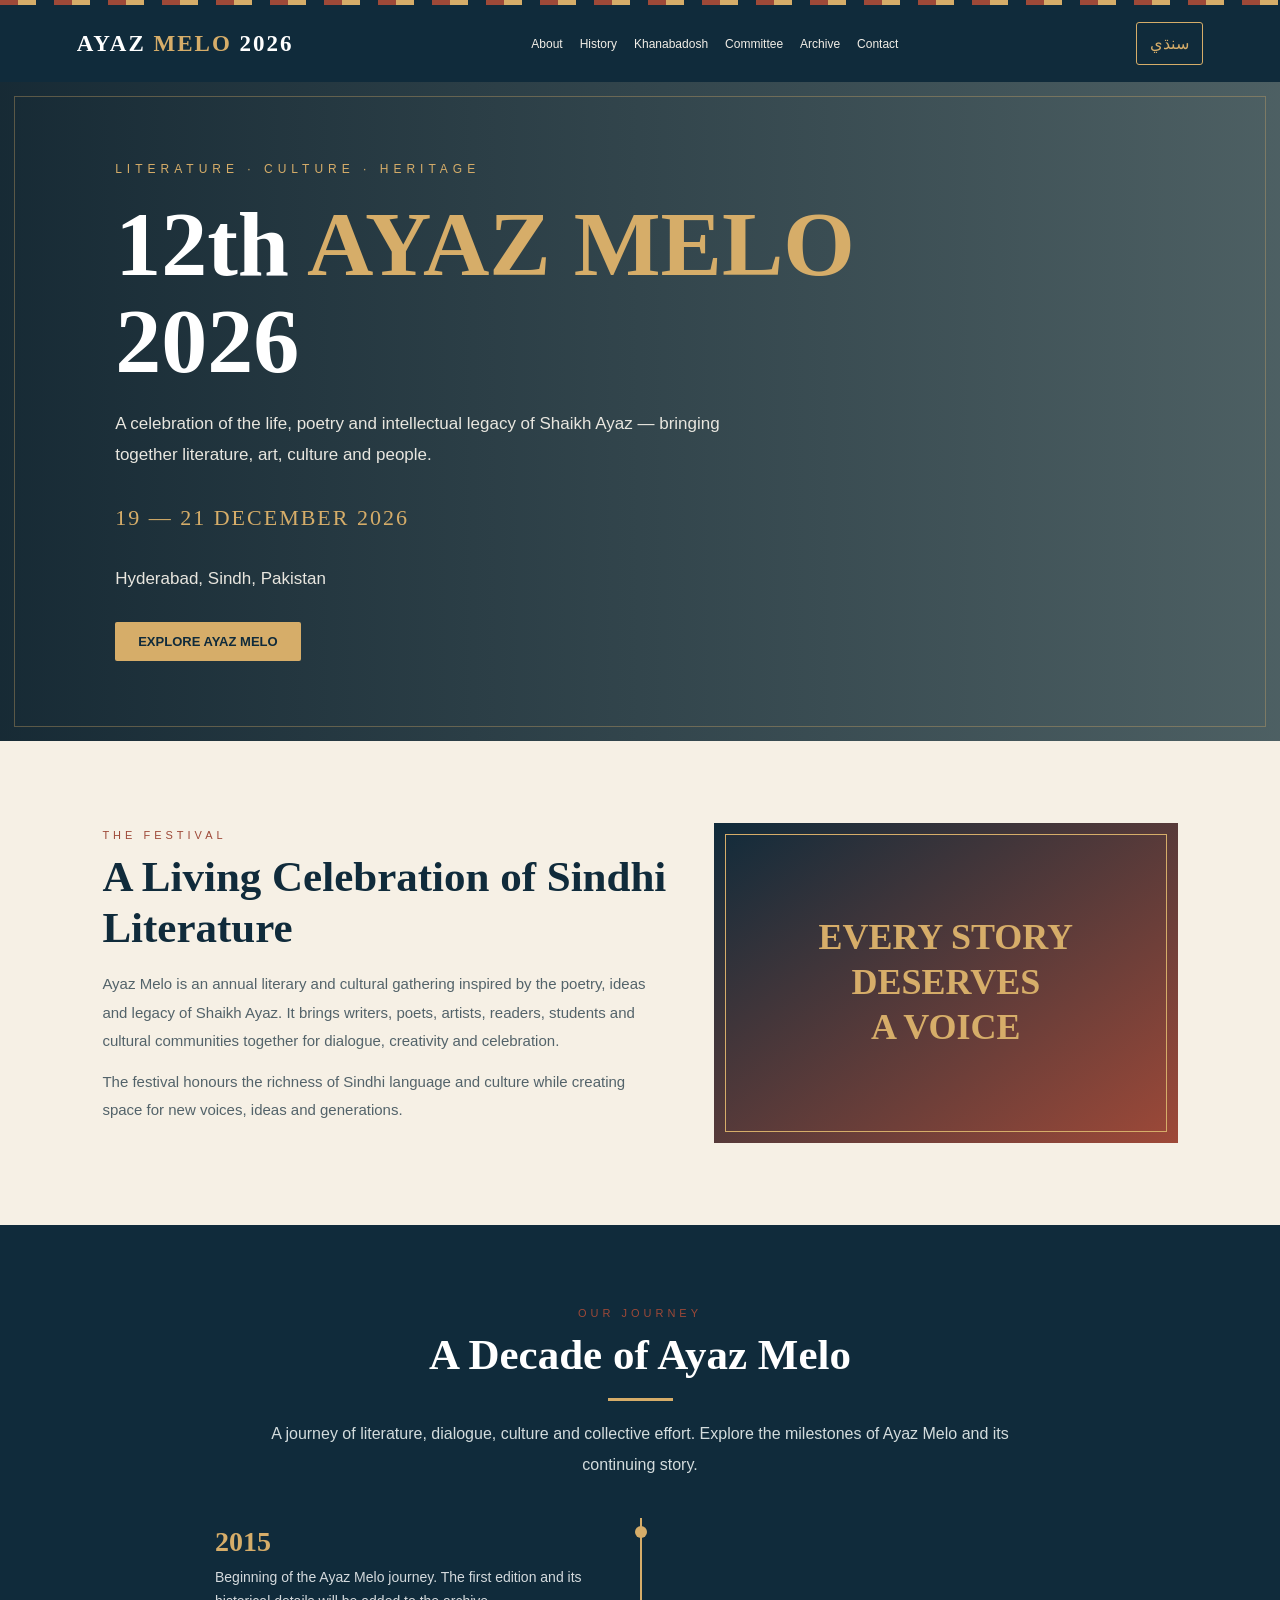
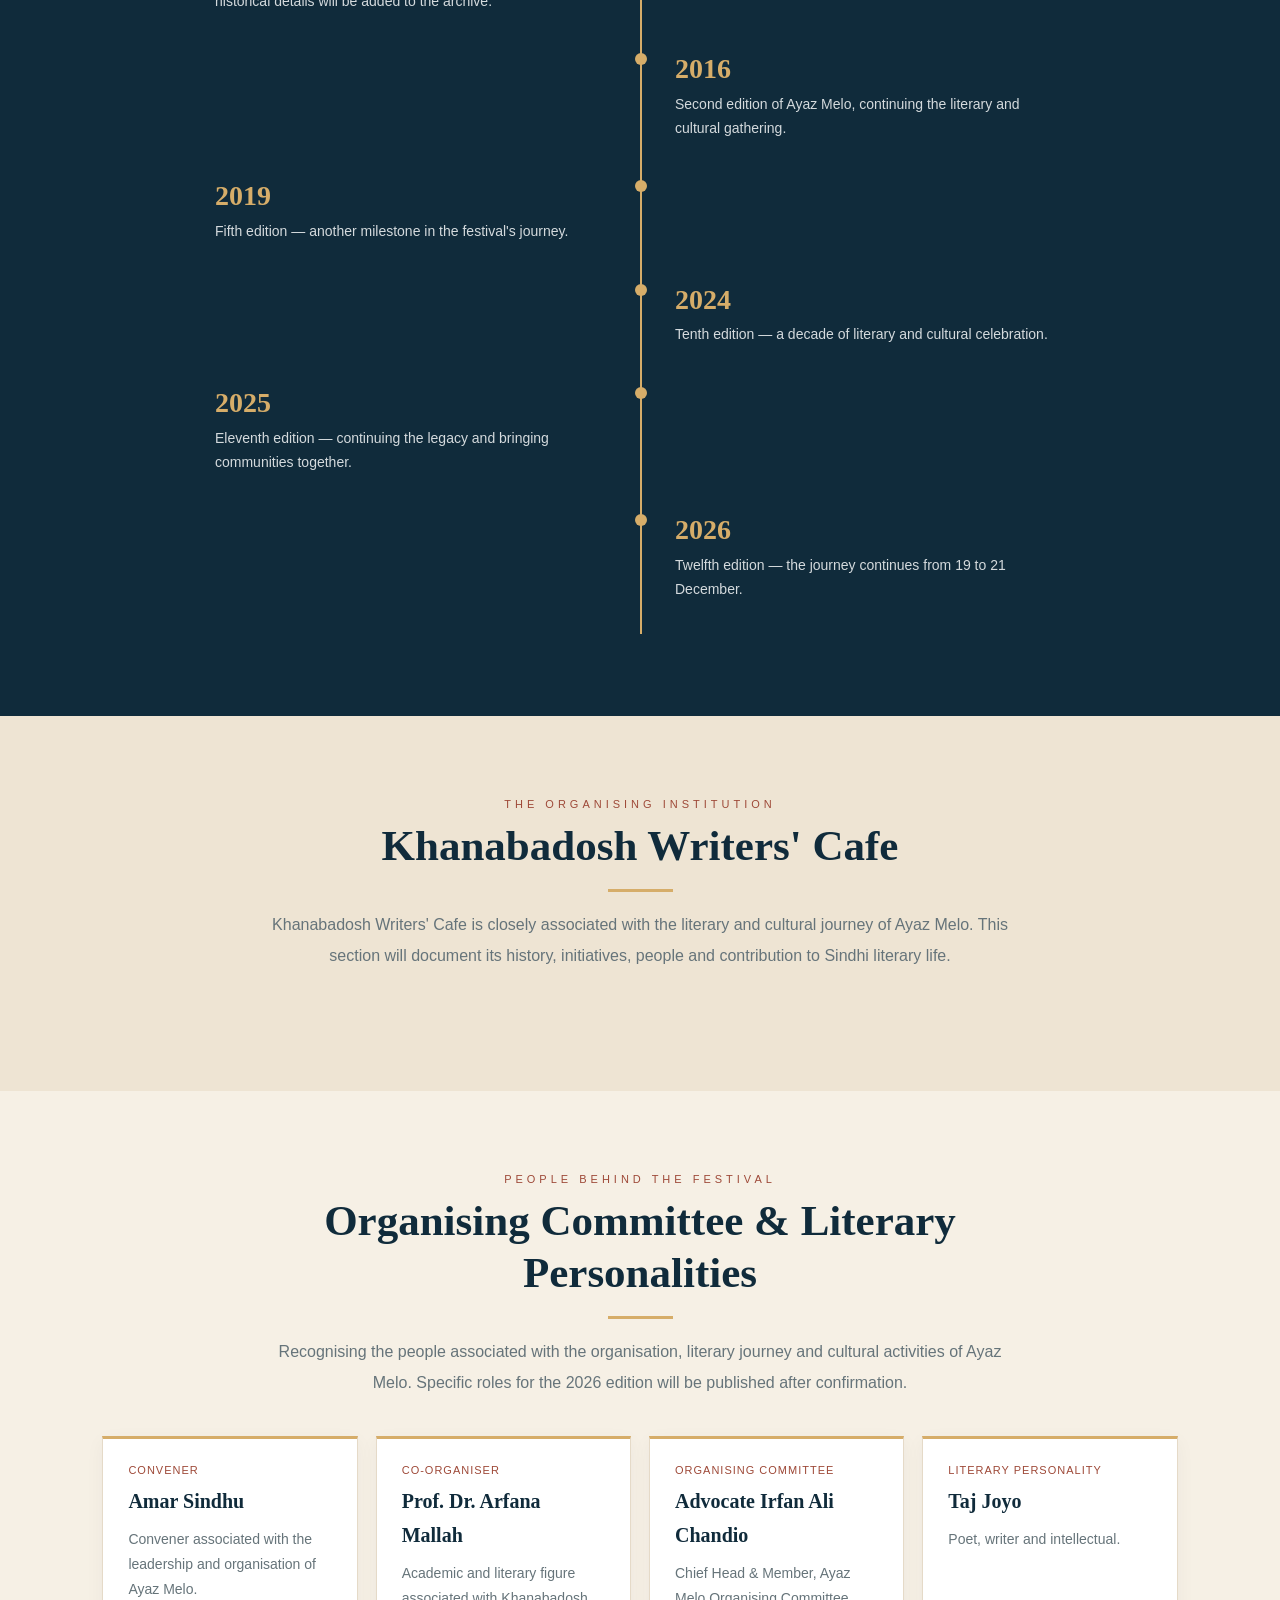
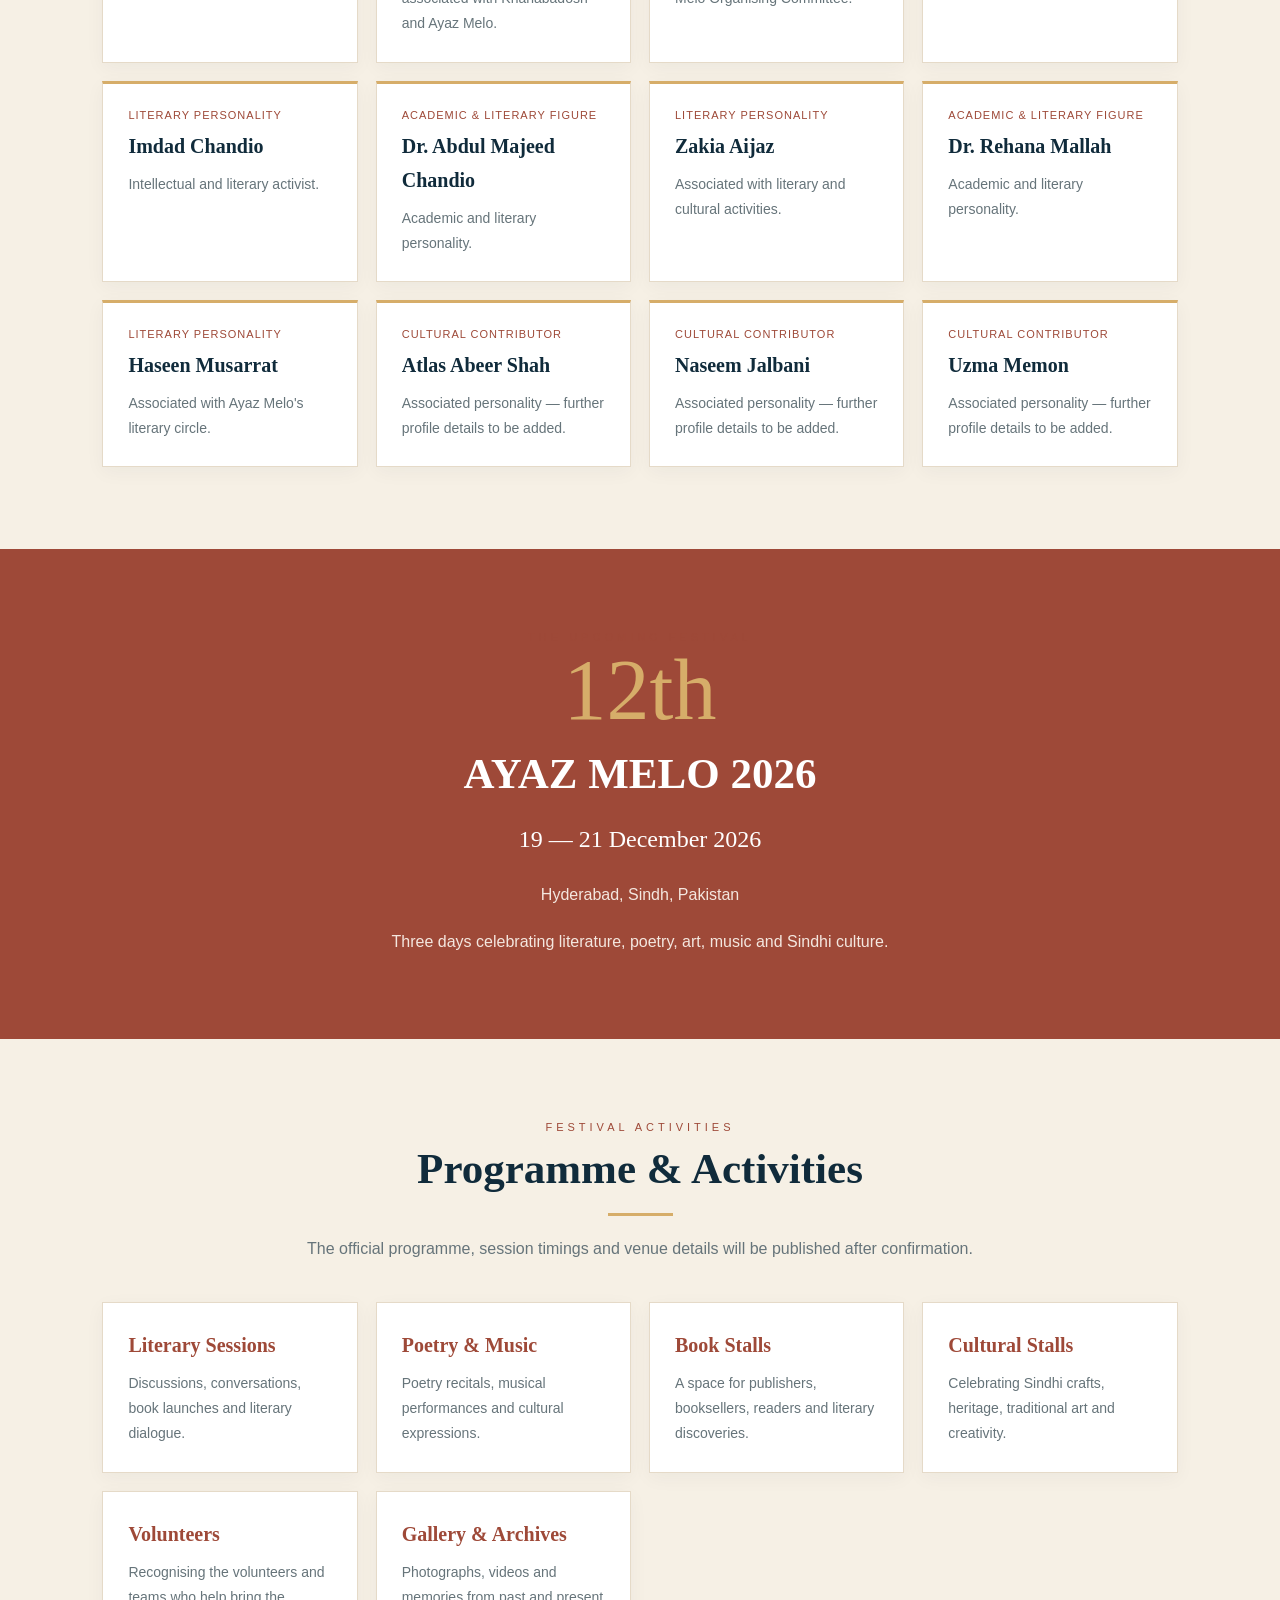
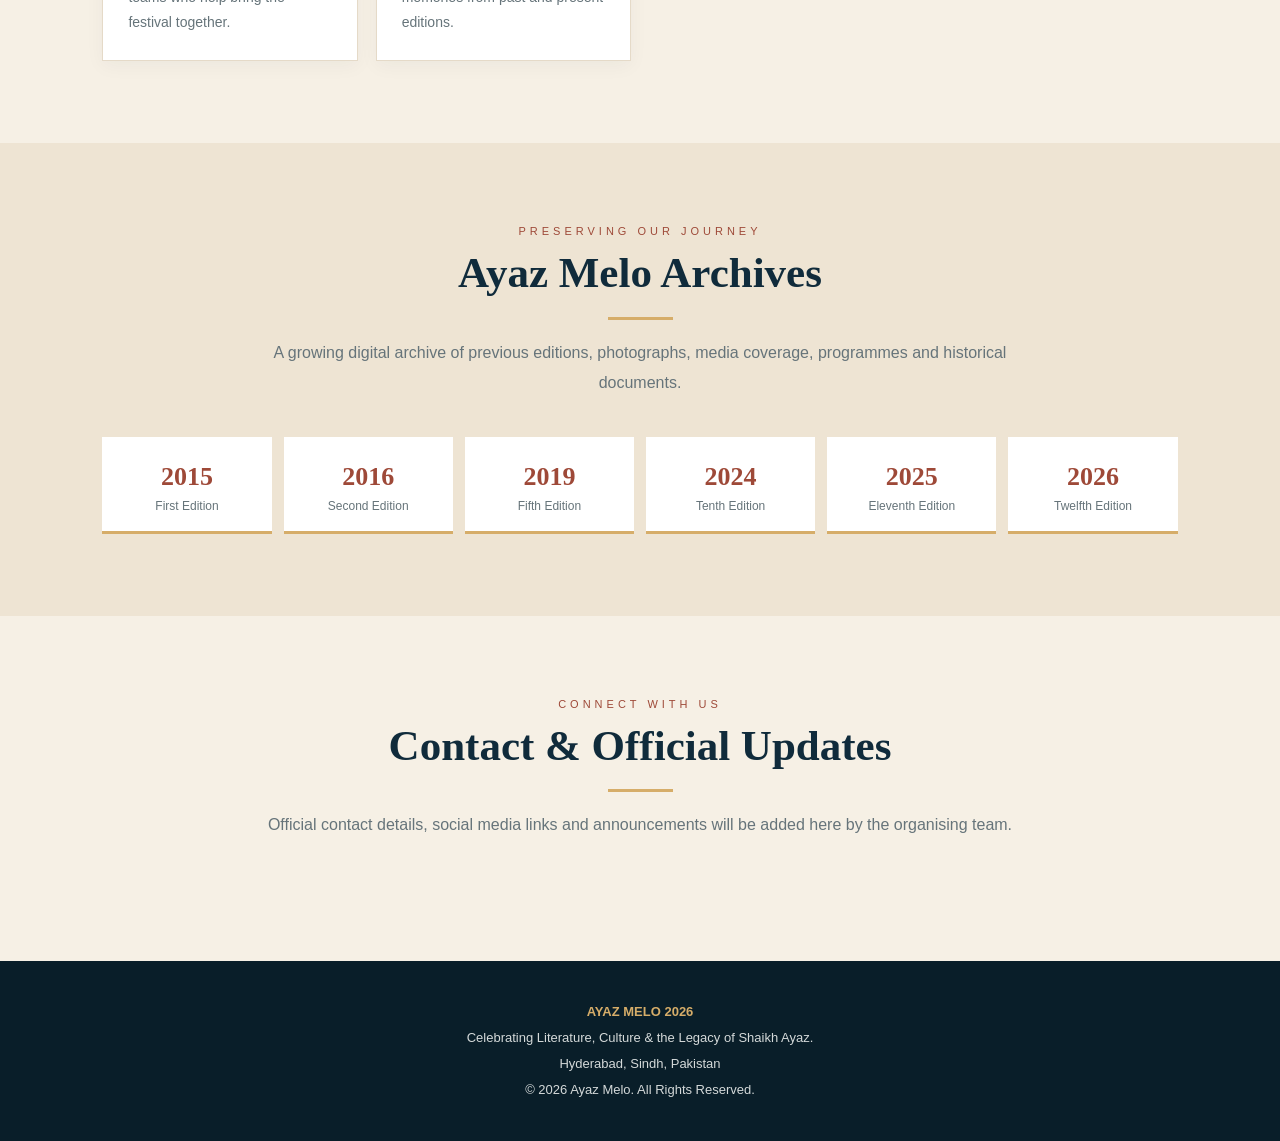
==== index.html @ 9560106b "Complete Ayaz Melo 2026 website design" ====
<!DOCTYPE html>
<html lang="en">
<head>
<meta charset="UTF-8">
<meta name="viewport" content="width=device-width, initial-scale=1.0">
<title>Ayaz Melo 2026 | Official Website</title>
<meta name="description" content="The official digital home of Ayaz Melo — celebrating Sindhi literature, culture and the legacy of Shaikh Ayaz.">
<style>
:root{
 --navy:#102b3b;--navy2:#183d4b;--rust:#9e4938;
 --gold:#d6ad69;--cream:#f6f0e5;--ink:#20313a;
 --muted:#66747a;--white:#fff;
}
*{box-sizing:border-box;margin:0;padding:0}
html{scroll-behavior:smooth}
body{background:var(--cream);color:var(--ink);font-family:Georgia,serif;line-height:1.7}
a{color:inherit;text-decoration:none}
button{font:inherit;cursor:pointer}
.topline{height:5px;background:repeating-linear-gradient(90deg,var(--rust) 0 18px,var(--gold) 18px 36px,var(--navy) 36px 54px)}
header{background:var(--navy);color:white;padding:17px 6%;display:flex;align-items:center;justify-content:space-between;gap:16px;flex-wrap:wrap}
.brand{font-size:23px;font-weight:bold;letter-spacing:2px}
.brand span{color:var(--gold)}
nav{display:flex;gap:17px;flex-wrap:wrap;align-items:center}
nav a{font:12px Arial,sans-serif;color:#f2eee7}
nav a:hover{color:var(--gold)}
.lang{border:1px solid var(--gold);background:transparent;color:var(--gold);padding:7px 13px;border-radius:3px}
.hero{min-height:590px;background:linear-gradient(90deg,rgba(9,30,42,.94),rgba(12,40,49,.72)),url('https://images.unsplash.com/photo-1519682337058-a94d519337bc?auto=format&fit=crop&w=1800&q=85') center/cover;display:flex;align-items:center;color:white;padding:80px 9%;position:relative}
.hero:after{content:"";position:absolute;inset:14px;border:1px solid rgba(214,173,105,.35);pointer-events:none}
.hero-content{max-width:800px;position:relative;z-index:1}
.kicker{font:12px Arial,sans-serif;letter-spacing:5px;color:var(--gold);text-transform:uppercase}
.hero h1{font-size:clamp(48px,9vw,92px);line-height:1.05;margin:20px 0;color:white}
.hero h1 span{color:var(--gold)}
.hero p{font:17px/1.8 Arial,sans-serif;color:#e8e6df;max-width:650px}
.event-date{margin:28px 0;color:var(--gold);font-size:22px;letter-spacing:2px}
.primary-btn{display:inline-block;background:var(--gold);color:var(--navy);padding:12px 23px;font: bold 13px Arial,sans-serif;border-radius:2px}
section{padding:82px 8%}
.section-head{text-align:center;margin:0 auto 38px;max-width:760px}
.eyebrow{font:11px Arial,sans-serif;letter-spacing:4px;color:var(--rust);text-transform:uppercase}
h2{font-size:clamp(30px,5vw,43px);color:var(--navy);line-height:1.2;margin:10px 0 16px}
.goldline{height:3px;width:65px;background:var(--gold);margin:18px auto}
.lead{font:16px/1.9 Arial,sans-serif;color:var(--muted)}
.about-grid{display:grid;grid-template-columns:1.1fr .9fr;gap:45px;align-items:center}
.about-art{min-height:320px;background:linear-gradient(145deg,var(--navy),var(--rust));display:flex;align-items:center;justify-content:center;text-align:center;color:white;padding:30px;outline:1px solid var(--gold);outline-offset:-12px}
.about-art strong{font-size:36px;line-height:1.25;color:var(--gold)}
.copy p{font:15px/1.9 Arial,sans-serif;color:#53636a;margin:12px 0}
.dark{background:var(--navy);color:white}
.dark h2{color:white}
.dark .lead{color:#d3dcdd}
.timeline{max-width:850px;margin:auto;position:relative}
.timeline:before{content:"";position:absolute;left:50%;top:0;bottom:0;width:2px;background:var(--gold)}
.year{width:50%;padding:0 35px 32px 0;position:relative}
.year:nth-child(even){margin-left:50%;padding:0 0 32px 35px}
.year:after{content:"";position:absolute;right:-7px;top:8px;width:12px;height:12px;border-radius:50%;background:var(--gold)}
.year:nth-child(even):after{right:auto;left:-5px}
.year strong{font-size:28px;color:var(--gold)}
.year p{font:14px/1.7 Arial,sans-serif;color:#d4dadd}
.cards{display:grid;grid-template-columns:repeat(auto-fit,minmax(220px,1fr));gap:18px}
.card{background:white;border:1px solid #e5dac8;padding:25px;box-shadow:0 5px 18px #142b3b0b}
.card h3{color:var(--rust);font-size:20px;margin-bottom:9px}
.card p{font:14px/1.8 Arial,sans-serif;color:var(--muted)}
.person{border-top:3px solid var(--gold)}
.person h3{color:var(--navy)}
.role{font:11px Arial,sans-serif;letter-spacing:1px;color:var(--rust);text-transform:uppercase;margin-bottom:8px}
.khan{background:#eee4d3}
.edition{background:var(--rust);color:white;text-align:center}
.edition h2{color:white}
.edition .lead{color:#f4e7df}
.edition-number{font-size:clamp(48px,9vw,86px);color:var(--gold);line-height:1.1}
.edition-date{font-size:24px;color:white;margin:20px 0}
.archive{display:grid;grid-template-columns:repeat(auto-fit,minmax(150px,1fr));gap:12px}
.archive div{padding:18px;background:white;border-bottom:3px solid var(--gold);text-align:center}
.archive strong{font-size:26px;color:var(--rust)}
.archive p{font:12px Arial,sans-serif;color:var(--muted)}
footer{background:#091e29;color:#d4d9d9;text-align:center;padding:38px 8%;font:13px/2 Arial,sans-serif}
footer strong{color:var(--gold)}
[dir="rtl"] body{font-family:Arial,sans-serif}
[dir="rtl"] .timeline:before{left:auto;right:50%}
[dir="rtl"] .year{padding:0 0 32px 35px}
[dir="rtl"] .year:nth-child(even){margin-left:0;margin-right:50%;padding:0 35px 32px 0}
[dir="rtl"] .year:after{right:auto;left:-5px}
[dir="rtl"] .year:nth-child(even):after{left:auto;right:-5px}
@media(max-width:760px){
 header{justify-content:center;text-align:center}
 nav{justify-content:center;gap:12px}
 .hero{min-height:520px;padding:65px 8%}
 section{padding:60px 7%}
 .about-grid{grid-template-columns:1fr}
 .timeline:before{left:7px}
 .year,.year:nth-child(even){width:100%;margin:0;padding:0 0 30px 30px}
 .year:after,.year:nth-child(even):after{left:1px;right:auto}
 [dir="rtl"] .timeline:before{left:auto;right:7px}
 [dir="rtl"] .year,[dir="rtl"] .year:nth-child(even){margin:0;padding:0 30px 30px 0}
 [dir="rtl"] .year:after,[dir="rtl"] .year:nth-child(even):after{right:1px;left:auto}
}
</style>
</head>
<body>
<div class="topline"></div>
<header>
 <a class="brand" href="#">AYAZ <span>MELO</span> 2026</a>
 <nav>
  <a href="#about" data-en="About" data-sd="تعارف">About</a>
  <a href="#history" data-en="History" data-sd="تاريخ">History</a>
  <a href="#khanabadosh" data-en="Khanabadosh" data-sd="خانه بدوش">Khanabadosh</a>
  <a href="#committee" data-en="Committee" data-sd="ڪميٽي">Committee</a>
  <a href="#archive" data-en="Archive" data-sd="آرڪائيو">Archive</a>
  <a href="#contact" data-en="Contact" data-sd="رابطو">Contact</a>
 </nav>
 <button class="lang" onclick="toggleLanguage()" id="languageButton">سنڌي</button>
</header>

<main>
<div class="hero">
 <div class="hero-content">
  <div class="kicker" data-en="Literature · Culture · Heritage" data-sd="ادب · ثقافت · ورثو">Literature · Culture · Heritage</div>
  <h1>12th <span>AYAZ MELO</span><br>2026</h1>
  <p data-en="A celebration of the life, poetry and intellectual legacy of Shaikh Ayaz — bringing together literature, art, culture and people." data-sd="شيخ اياز جي زندگي، شاعري ۽ فڪري ورثي جو جشن — ادب، فن، ثقافت ۽ ماڻهن کي هڪ هنڌ گڏ ڪرڻ.">A celebration of the life, poetry and intellectual legacy of Shaikh Ayaz — bringing together literature, art, culture and people.</p>
  <div class="event-date">19 — 21 DECEMBER 2026</div>
  <p>Hyderabad, Sindh, Pakistan</p><br>
  <a class="primary-btn" href="#about" data-en="EXPLORE AYAZ MELO" data-sd="اياز ميلو بابت پڙهو">EXPLORE AYAZ MELO</a>
 </div>
</div>

<section id="about">
 <div class="about-grid">
  <div class="copy">
   <div class="eyebrow">The Festival</div>
   <h2 data-en="A Living Celebration of Sindhi Literature" data-sd="سنڌي ادب جو زندهه جشن">A Living Celebration of Sindhi Literature</h2>
   <p data-en="Ayaz Melo is an annual literary and cultural gathering inspired by the poetry, ideas and legacy of Shaikh Ayaz. It brings writers, poets, artists, readers, students and cultural communities together for dialogue, creativity and celebration." data-sd="اياز ميلو شيخ اياز جي شاعري، فڪر ۽ ورثي کان متاثر هڪ ساليانو ادبي ۽ ثقافتي ميڙ آهي. هتي اديب، شاعر، فنڪار، پڙهندڙ، شاگرد ۽ ثقافتي ساٿي گڏ ٿين ٿا.">Ayaz Melo is an annual literary and cultural gathering inspired by the poetry, ideas and legacy of Shaikh Ayaz. It brings writers, poets, artists, readers, students and cultural communities together for dialogue, creativity and celebration.</p>
   <p data-en="The festival honours the richness of Sindhi language and culture while creating space for new voices, ideas and generations." data-sd="هي ميلو سنڌي ٻولي ۽ ثقافت جي شاهوڪاريءَ کي ڀيٽا پيش ڪندي نون آوازن، خيالن ۽ نسلن لاءِ جاءِ پيدا ڪري ٿو.">The festival honours the richness of Sindhi language and culture while creating space for new voices, ideas and generations.</p>
  </div>
  <div class="about-art"><strong>EVERY STORY<br>DESERVES<br>A VOICE</strong></div>
 </div>
</section>

<section class="dark" id="history">
 <div class="section-head">
  <div class="eyebrow">Our Journey</div>
  <h2 data-en="A Decade of Ayaz Melo" data-sd="اياز ميلي جو ڏهاڪو">A Decade of Ayaz Melo</h2>
  <div class="goldline"></div>
  <p class="lead" data-en="A journey of literature, dialogue, culture and collective effort. Explore the milestones of Ayaz Melo and its continuing story." data-sd="ادب، گفتگو، ثقافت ۽ گڏيل جدوجهد جو سفر. اياز ميلي جا اهم سنگ ميل ۽ ان جي جاري ڪهاڻي.">A journey of literature, dialogue, culture and collective effort. Explore the milestones of Ayaz Melo and its continuing story.</p>
 </div>
 <div class="timeline">
  <div class="year"><strong>2015</strong><p>Beginning of the Ayaz Melo journey. The first edition and its historical details will be added to the archive.</p></div>
  <div class="year"><strong>2016</strong><p>Second edition of Ayaz Melo, continuing the literary and cultural gathering.</p></div>
  <div class="year"><strong>2019</strong><p>Fifth edition — another milestone in the festival's journey.</p></div>
  <div class="year"><strong>2024</strong><p>Tenth edition — a decade of literary and cultural celebration.</p></div>
  <div class="year"><strong>2025</strong><p>Eleventh edition — continuing the legacy and bringing communities together.</p></div>
  <div class="year"><strong>2026</strong><p>Twelfth edition — the journey continues from 19 to 21 December.</p></div>
 </div>
</section>

<section class="khan" id="khanabadosh">
 <div class="section-head">
  <div class="eyebrow">The Organising Institution</div>
  <h2>Khanabadosh Writers' Cafe</h2>
  <div class="goldline"></div>
  <p class="lead" data-en="Khanabadosh Writers' Cafe is closely associated with the literary and cultural journey of Ayaz Melo. This section will document its history, initiatives, people and contribution to Sindhi literary life." data-sd="خانه بدوش رائٽرز ڪيفي اياز ميلي جي ادبي ۽ ثقافتي سفر سان ويجهڙائيءَ سان لاڳاپيل آهي. هن حصي ۾ اداري جي تاريخ، سرگرمين، ماڻهن ۽ سنڌي ادبي زندگيءَ ۾ ڪردار کي محفوظ ڪيو ويندو.">Khanabadosh Writers' Cafe is closely associated with the literary and cultural journey of Ayaz Melo. This section will document its history, initiatives, people and contribution to Sindhi literary life.</p>
 </div>
</section>

<section id="committee">
 <div class="section-head">
  <div class="eyebrow">People Behind the Festival</div>
  <h2 data-en="Organising Committee & Literary Personalities" data-sd="انتظامي ڪميٽي ۽ ادبي شخصيتون">Organising Committee & Literary Personalities</h2>
  <div class="goldline"></div>
  <p class="lead" data-en="Recognising the people associated with the organisation, literary journey and cultural activities of Ayaz Melo. Specific roles for the 2026 edition will be published after confirmation." data-sd="اياز ميلي جي انتظام، ادبي سفر ۽ ثقافتي سرگرمين سان لاڳاپيل شخصيتن کي ڀيٽا. 2026 جي مخصوص عهدن جي تصديق کان پوءِ ڄاڻ شايع ڪئي ويندي.">Recognising the people associated with the organisation, literary journey and cultural activities of Ayaz Melo. Specific roles for the 2026 edition will be published after confirmation.</p>
 </div>
 <div class="cards">
  <div class="card person"><div class="role">Convener</div><h3>Amar Sindhu</h3><p>Convener associated with the leadership and organisation of Ayaz Melo.</p></div>
  <div class="card person"><div class="role">Co-Organiser</div><h3>Prof. Dr. Arfana Mallah</h3><p>Academic and literary figure associated with Khanabadosh and Ayaz Melo.</p></div>
  <div class="card person"><div class="role">Organising Committee</div><h3>Advocate Irfan Ali Chandio</h3><p>Chief Head & Member, Ayaz Melo Organising Committee.</p></div>
  <div class="card person"><div class="role">Literary Personality</div><h3>Taj Joyo</h3><p>Poet, writer and intellectual.</p></div>
  <div class="card person"><div class="role">Literary Personality</div><h3>Imdad Chandio</h3><p>Intellectual and literary activist.</p></div>
  <div class="card person"><div class="role">Academic & Literary Figure</div><h3>Dr. Abdul Majeed Chandio</h3><p>Academic and literary personality.</p></div>
  <div class="card person"><div class="role">Literary Personality</div><h3>Zakia Aijaz</h3><p>Associated with literary and cultural activities.</p></div>
  <div class="card person"><div class="role">Academic & Literary Figure</div><h3>Dr. Rehana Mallah</h3><p>Academic and literary personality.</p></div>
  <div class="card person"><div class="role">Literary Personality</div><h3>Haseen Musarrat</h3><p>Associated with Ayaz Melo's literary circle.</p></div>
  <div class="card person"><div class="role">Cultural Contributor</div><h3>Atlas Abeer Shah</h3><p>Associated personality — further profile details to be added.</p></div>
  <div class="card person"><div class="role">Cultural Contributor</div><h3>Naseem Jalbani</h3><p>Associated personality — further profile details to be added.</p></div>
  <div class="card person"><div class="role">Cultural Contributor</div><h3>Uzma Memon</h3><p>Associated personality — further profile details to be added.</p></div>
 </div>
</section>

<section class="edition" id="current">
 <div class="eyebrow">The Upcoming Festival</div>
 <div class="edition-number">12th</div>
 <h2>AYAZ MELO 2026</h2>
 <div class="edition-date">19 — 21 December 2026</div>
 <p class="lead">Hyderabad, Sindh, Pakistan</p>
 <p class="lead" style="margin-top:16px">Three days celebrating literature, poetry, art, music and Sindhi culture.</p>
</section>

<section id="programme">
 <div class="section-head">
  <div class="eyebrow">Festival Activities</div>
  <h2>Programme & Activities</h2>
  <div class="goldline"></div>
  <p class="lead">The official programme, session timings and venue details will be published after confirmation.</p>
 </div>
 <div class="cards">
  <div class="card"><h3>Literary Sessions</h3><p>Discussions, conversations, book launches and literary dialogue.</p></div>
  <div class="card"><h3>Poetry & Music</h3><p>Poetry recitals, musical performances and cultural expressions.</p></div>
  <div class="card"><h3>Book Stalls</h3><p>A space for publishers, booksellers, readers and literary discoveries.</p></div>
  <div class="card"><h3>Cultural Stalls</h3><p>Celebrating Sindhi crafts, heritage, traditional art and creativity.</p></div>
  <div class="card"><h3>Volunteers</h3><p>Recognising the volunteers and teams who help bring the festival together.</p></div>
  <div class="card"><h3>Gallery & Archives</h3><p>Photographs, videos and memories from past and present editions.</p></div>
 </div>
</section>

<section class="khan" id="archive">
 <div class="section-head">
  <div class="eyebrow">Preserving Our Journey</div>
  <h2>Ayaz Melo Archives</h2>
  <div class="goldline"></div>
  <p class="lead">A growing digital archive of previous editions, photographs, media coverage, programmes and historical documents.</p>
 </div>
 <div class="archive">
  <div><strong>2015</strong><p>First Edition</p></div>
  <div><strong>2016</strong><p>Second Edition</p></div>
  <div><strong>2019</strong><p>Fifth Edition</p></div>
  <div><strong>2024</strong><p>Tenth Edition</p></div>
  <div><strong>2025</strong><p>Eleventh Edition</p></div>
  <div><strong>2026</strong><p>Twelfth Edition</p></div>
 </div>
</section>

<section id="contact">
 <div class="section-head">
  <div class="eyebrow">Connect With Us</div>
  <h2>Contact & Official Updates</h2>
  <div class="goldline"></div>
  <p class="lead">Official contact details, social media links and announcements will be added here by the organising team.</p>
 </div>
</section>
</main>

<footer>
 <strong>AYAZ MELO 2026</strong><br>
 Celebrating Literature, Culture & the Legacy of Shaikh Ayaz.<br>
 Hyderabad, Sindh, Pakistan<br>
 © 2026 Ayaz Melo. All Rights Reserved.
</footer>

<script>
let sindhi=false;
function toggleLanguage(){
 sindhi=!sindhi;
 document.documentElement.lang=sindhi?'sd':'en';
 document.documentElement.dir=sindhi?'rtl':'ltr';
 document.querySelectorAll('[data-en]').forEach(el=>{
  el.textContent=sindhi?el.getAttribute('data-sd'):el.getAttribute('data-en');
 });
 document.getElementById('languageButton').textContent=sindhi?'English':'سنڌي';
}
</script>
</body>
             </html>
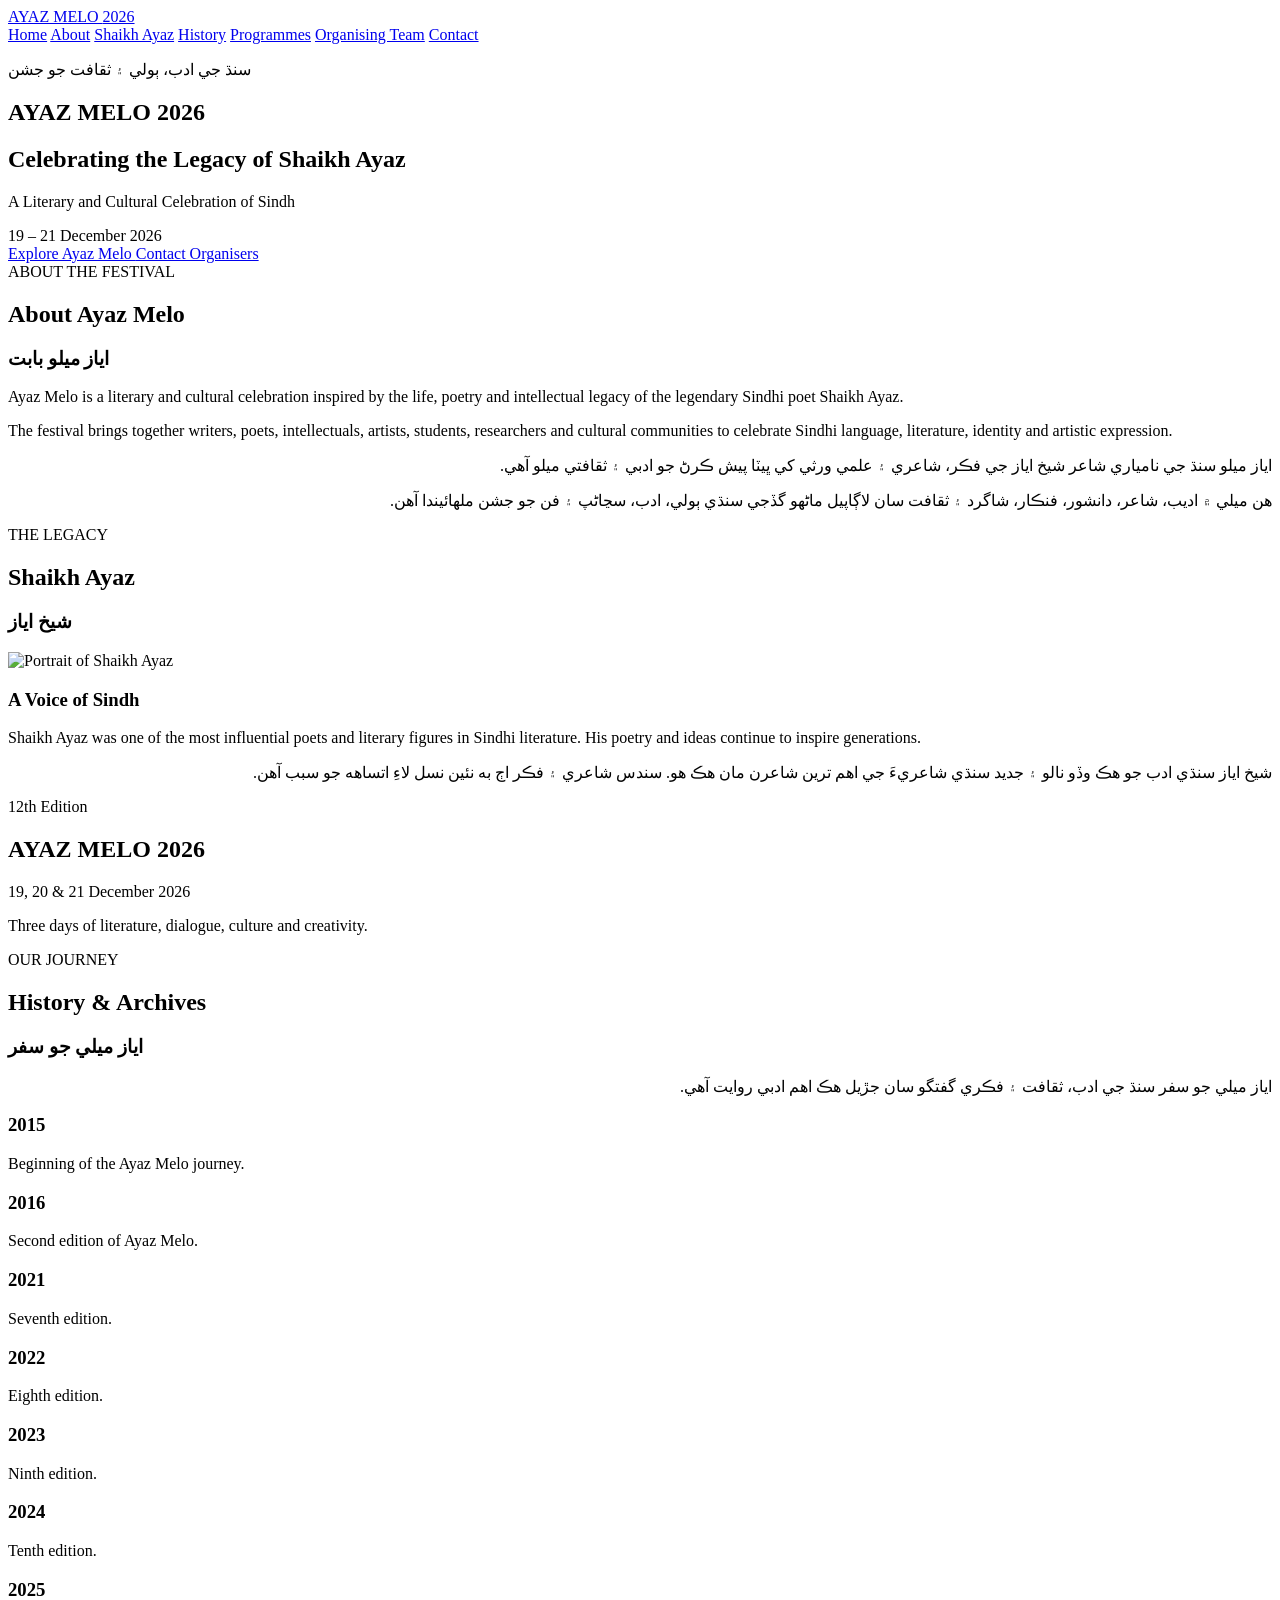
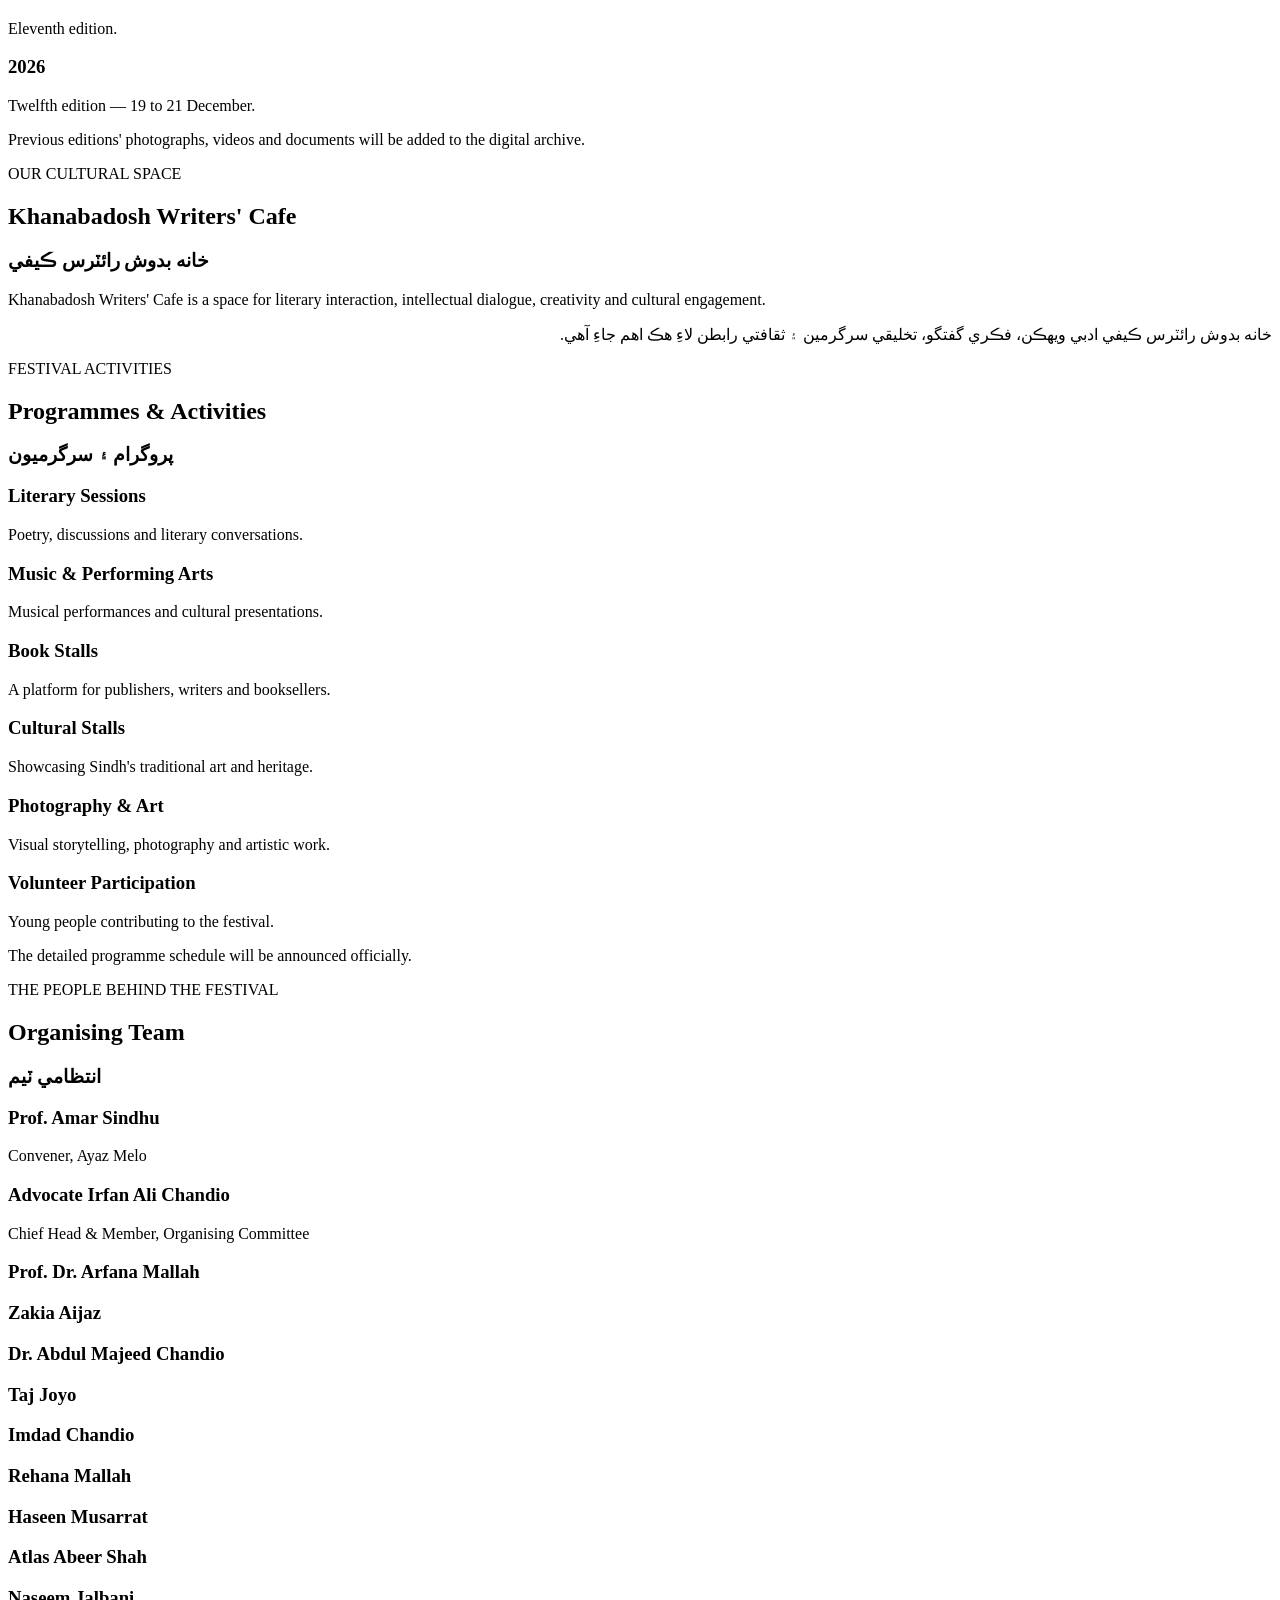
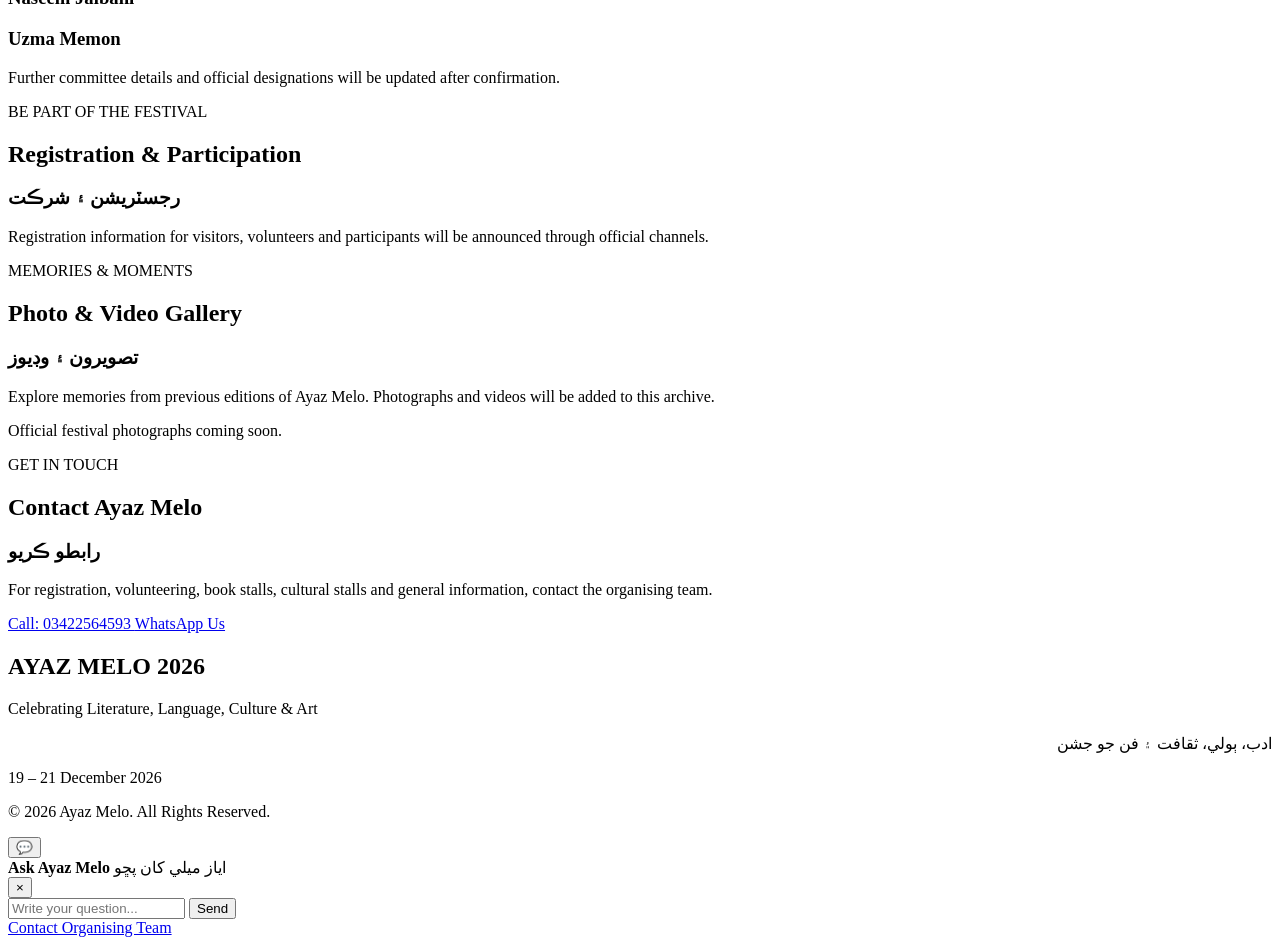
==== commit 31d341de: "Build complete Ayaz Melo 2026 website structure" ====
--- a/index.html
+++ b/index.html
@@ -1,258 +1,560 @@
 <!DOCTYPE html>
 <html lang="en">
 <head>
-<meta charset="UTF-8">
-<meta name="viewport" content="width=device-width, initial-scale=1.0">
-<title>Ayaz Melo 2026 | Official Website</title>
-<meta name="description" content="The official digital home of Ayaz Melo — celebrating Sindhi literature, culture and the legacy of Shaikh Ayaz.">
-<style>
-:root{
- --navy:#102b3b;--navy2:#183d4b;--rust:#9e4938;
- --gold:#d6ad69;--cream:#f6f0e5;--ink:#20313a;
- --muted:#66747a;--white:#fff;
-}
-*{box-sizing:border-box;margin:0;padding:0}
-html{scroll-behavior:smooth}
-body{background:var(--cream);color:var(--ink);font-family:Georgia,serif;line-height:1.7}
-a{color:inherit;text-decoration:none}
-button{font:inherit;cursor:pointer}
-.topline{height:5px;background:repeating-linear-gradient(90deg,var(--rust) 0 18px,var(--gold) 18px 36px,var(--navy) 36px 54px)}
-header{background:var(--navy);color:white;padding:17px 6%;display:flex;align-items:center;justify-content:space-between;gap:16px;flex-wrap:wrap}
-.brand{font-size:23px;font-weight:bold;letter-spacing:2px}
-.brand span{color:var(--gold)}
-nav{display:flex;gap:17px;flex-wrap:wrap;align-items:center}
-nav a{font:12px Arial,sans-serif;color:#f2eee7}
-nav a:hover{color:var(--gold)}
-.lang{border:1px solid var(--gold);background:transparent;color:var(--gold);padding:7px 13px;border-radius:3px}
-.hero{min-height:590px;background:linear-gradient(90deg,rgba(9,30,42,.94),rgba(12,40,49,.72)),url('https://images.unsplash.com/photo-1519682337058-a94d519337bc?auto=format&fit=crop&w=1800&q=85') center/cover;display:flex;align-items:center;color:white;padding:80px 9%;position:relative}
-.hero:after{content:"";position:absolute;inset:14px;border:1px solid rgba(214,173,105,.35);pointer-events:none}
-.hero-content{max-width:800px;position:relative;z-index:1}
-.kicker{font:12px Arial,sans-serif;letter-spacing:5px;color:var(--gold);text-transform:uppercase}
-.hero h1{font-size:clamp(48px,9vw,92px);line-height:1.05;margin:20px 0;color:white}
-.hero h1 span{color:var(--gold)}
-.hero p{font:17px/1.8 Arial,sans-serif;color:#e8e6df;max-width:650px}
-.event-date{margin:28px 0;color:var(--gold);font-size:22px;letter-spacing:2px}
-.primary-btn{display:inline-block;background:var(--gold);color:var(--navy);padding:12px 23px;font: bold 13px Arial,sans-serif;border-radius:2px}
-section{padding:82px 8%}
-.section-head{text-align:center;margin:0 auto 38px;max-width:760px}
-.eyebrow{font:11px Arial,sans-serif;letter-spacing:4px;color:var(--rust);text-transform:uppercase}
-h2{font-size:clamp(30px,5vw,43px);color:var(--navy);line-height:1.2;margin:10px 0 16px}
-.goldline{height:3px;width:65px;background:var(--gold);margin:18px auto}
-.lead{font:16px/1.9 Arial,sans-serif;color:var(--muted)}
-.about-grid{display:grid;grid-template-columns:1.1fr .9fr;gap:45px;align-items:center}
-.about-art{min-height:320px;background:linear-gradient(145deg,var(--navy),var(--rust));display:flex;align-items:center;justify-content:center;text-align:center;color:white;padding:30px;outline:1px solid var(--gold);outline-offset:-12px}
-.about-art strong{font-size:36px;line-height:1.25;color:var(--gold)}
-.copy p{font:15px/1.9 Arial,sans-serif;color:#53636a;margin:12px 0}
-.dark{background:var(--navy);color:white}
-.dark h2{color:white}
-.dark .lead{color:#d3dcdd}
-.timeline{max-width:850px;margin:auto;position:relative}
-.timeline:before{content:"";position:absolute;left:50%;top:0;bottom:0;width:2px;background:var(--gold)}
-.year{width:50%;padding:0 35px 32px 0;position:relative}
-.year:nth-child(even){margin-left:50%;padding:0 0 32px 35px}
-.year:after{content:"";position:absolute;right:-7px;top:8px;width:12px;height:12px;border-radius:50%;background:var(--gold)}
-.year:nth-child(even):after{right:auto;left:-5px}
-.year strong{font-size:28px;color:var(--gold)}
-.year p{font:14px/1.7 Arial,sans-serif;color:#d4dadd}
-.cards{display:grid;grid-template-columns:repeat(auto-fit,minmax(220px,1fr));gap:18px}
-.card{background:white;border:1px solid #e5dac8;padding:25px;box-shadow:0 5px 18px #142b3b0b}
-.card h3{color:var(--rust);font-size:20px;margin-bottom:9px}
-.card p{font:14px/1.8 Arial,sans-serif;color:var(--muted)}
-.person{border-top:3px solid var(--gold)}
-.person h3{color:var(--navy)}
-.role{font:11px Arial,sans-serif;letter-spacing:1px;color:var(--rust);text-transform:uppercase;margin-bottom:8px}
-.khan{background:#eee4d3}
-.edition{background:var(--rust);color:white;text-align:center}
-.edition h2{color:white}
-.edition .lead{color:#f4e7df}
-.edition-number{font-size:clamp(48px,9vw,86px);color:var(--gold);line-height:1.1}
-.edition-date{font-size:24px;color:white;margin:20px 0}
-.archive{display:grid;grid-template-columns:repeat(auto-fit,minmax(150px,1fr));gap:12px}
-.archive div{padding:18px;background:white;border-bottom:3px solid var(--gold);text-align:center}
-.archive strong{font-size:26px;color:var(--rust)}
-.archive p{font:12px Arial,sans-serif;color:var(--muted)}
-footer{background:#091e29;color:#d4d9d9;text-align:center;padding:38px 8%;font:13px/2 Arial,sans-serif}
-footer strong{color:var(--gold)}
-[dir="rtl"] body{font-family:Arial,sans-serif}
-[dir="rtl"] .timeline:before{left:auto;right:50%}
-[dir="rtl"] .year{padding:0 0 32px 35px}
-[dir="rtl"] .year:nth-child(even){margin-left:0;margin-right:50%;padding:0 35px 32px 0}
-[dir="rtl"] .year:after{right:auto;left:-5px}
-[dir="rtl"] .year:nth-child(even):after{left:auto;right:-5px}
-@media(max-width:760px){
- header{justify-content:center;text-align:center}
- nav{justify-content:center;gap:12px}
- .hero{min-height:520px;padding:65px 8%}
- section{padding:60px 7%}
- .about-grid{grid-template-columns:1fr}
- .timeline:before{left:7px}
- .year,.year:nth-child(even){width:100%;margin:0;padding:0 0 30px 30px}
- .year:after,.year:nth-child(even):after{left:1px;right:auto}
- [dir="rtl"] .timeline:before{left:auto;right:7px}
- [dir="rtl"] .year,[dir="rtl"] .year:nth-child(even){margin:0;padding:0 30px 30px 0}
- [dir="rtl"] .year:after,[dir="rtl"] .year:nth-child(even):after{right:1px;left:auto}
-}
-</style>
+    <meta charset="UTF-8">
+    <meta name="viewport" content="width=device-width, initial-scale=1.0">
+
+    <title>Ayaz Melo 2026 | Official Website</title>
+
+    <meta name="description" content="Official website of Ayaz Melo 2026 — celebrating Shaikh Ayaz, Sindhi literature, language, culture and arts.">
+    <meta name="theme-color" content="#123d2b">
+
+    <!-- Main CSS File -->
+    <link rel="stylesheet" href="style.css">
 </head>
+
 <body>
-<div class="topline"></div>
-<header>
- <a class="brand" href="#">AYAZ <span>MELO</span> 2026</a>
- <nav>
-  <a href="#about" data-en="About" data-sd="تعارف">About</a>
-  <a href="#history" data-en="History" data-sd="تاريخ">History</a>
-  <a href="#khanabadosh" data-en="Khanabadosh" data-sd="خانه بدوش">Khanabadosh</a>
-  <a href="#committee" data-en="Committee" data-sd="ڪميٽي">Committee</a>
-  <a href="#archive" data-en="Archive" data-sd="آرڪائيو">Archive</a>
-  <a href="#contact" data-en="Contact" data-sd="رابطو">Contact</a>
- </nav>
- <button class="lang" onclick="toggleLanguage()" id="languageButton">سنڌي</button>
-</header>
-
-<main>
-<div class="hero">
- <div class="hero-content">
-  <div class="kicker" data-en="Literature · Culture · Heritage" data-sd="ادب · ثقافت · ورثو">Literature · Culture · Heritage</div>
-  <h1>12th <span>AYAZ MELO</span><br>2026</h1>
-  <p data-en="A celebration of the life, poetry and intellectual legacy of Shaikh Ayaz — bringing together literature, art, culture and people." data-sd="شيخ اياز جي زندگي، شاعري ۽ فڪري ورثي جو جشن — ادب، فن، ثقافت ۽ ماڻهن کي هڪ هنڌ گڏ ڪرڻ.">A celebration of the life, poetry and intellectual legacy of Shaikh Ayaz — bringing together literature, art, culture and people.</p>
-  <div class="event-date">19 — 21 DECEMBER 2026</div>
-  <p>Hyderabad, Sindh, Pakistan</p><br>
-  <a class="primary-btn" href="#about" data-en="EXPLORE AYAZ MELO" data-sd="اياز ميلو بابت پڙهو">EXPLORE AYAZ MELO</a>
- </div>
-</div>
-
-<section id="about">
- <div class="about-grid">
-  <div class="copy">
-   <div class="eyebrow">The Festival</div>
-   <h2 data-en="A Living Celebration of Sindhi Literature" data-sd="سنڌي ادب جو زندهه جشن">A Living Celebration of Sindhi Literature</h2>
-   <p data-en="Ayaz Melo is an annual literary and cultural gathering inspired by the poetry, ideas and legacy of Shaikh Ayaz. It brings writers, poets, artists, readers, students and cultural communities together for dialogue, creativity and celebration." data-sd="اياز ميلو شيخ اياز جي شاعري، فڪر ۽ ورثي کان متاثر هڪ ساليانو ادبي ۽ ثقافتي ميڙ آهي. هتي اديب، شاعر، فنڪار، پڙهندڙ، شاگرد ۽ ثقافتي ساٿي گڏ ٿين ٿا.">Ayaz Melo is an annual literary and cultural gathering inspired by the poetry, ideas and legacy of Shaikh Ayaz. It brings writers, poets, artists, readers, students and cultural communities together for dialogue, creativity and celebration.</p>
-   <p data-en="The festival honours the richness of Sindhi language and culture while creating space for new voices, ideas and generations." data-sd="هي ميلو سنڌي ٻولي ۽ ثقافت جي شاهوڪاريءَ کي ڀيٽا پيش ڪندي نون آوازن، خيالن ۽ نسلن لاءِ جاءِ پيدا ڪري ٿو.">The festival honours the richness of Sindhi language and culture while creating space for new voices, ideas and generations.</p>
-  </div>
-  <div class="about-art"><strong>EVERY STORY<br>DESERVES<br>A VOICE</strong></div>
- </div>
-</section>
-
-<section class="dark" id="history">
- <div class="section-head">
-  <div class="eyebrow">Our Journey</div>
-  <h2 data-en="A Decade of Ayaz Melo" data-sd="اياز ميلي جو ڏهاڪو">A Decade of Ayaz Melo</h2>
-  <div class="goldline"></div>
-  <p class="lead" data-en="A journey of literature, dialogue, culture and collective effort. Explore the milestones of Ayaz Melo and its continuing story." data-sd="ادب، گفتگو، ثقافت ۽ گڏيل جدوجهد جو سفر. اياز ميلي جا اهم سنگ ميل ۽ ان جي جاري ڪهاڻي.">A journey of literature, dialogue, culture and collective effort. Explore the milestones of Ayaz Melo and its continuing story.</p>
- </div>
- <div class="timeline">
-  <div class="year"><strong>2015</strong><p>Beginning of the Ayaz Melo journey. The first edition and its historical details will be added to the archive.</p></div>
-  <div class="year"><strong>2016</strong><p>Second edition of Ayaz Melo, continuing the literary and cultural gathering.</p></div>
-  <div class="year"><strong>2019</strong><p>Fifth edition — another milestone in the festival's journey.</p></div>
-  <div class="year"><strong>2024</strong><p>Tenth edition — a decade of literary and cultural celebration.</p></div>
-  <div class="year"><strong>2025</strong><p>Eleventh edition — continuing the legacy and bringing communities together.</p></div>
-  <div class="year"><strong>2026</strong><p>Twelfth edition — the journey continues from 19 to 21 December.</p></div>
- </div>
-</section>
-
-<section class="khan" id="khanabadosh">
- <div class="section-head">
-  <div class="eyebrow">The Organising Institution</div>
-  <h2>Khanabadosh Writers' Cafe</h2>
-  <div class="goldline"></div>
-  <p class="lead" data-en="Khanabadosh Writers' Cafe is closely associated with the literary and cultural journey of Ayaz Melo. This section will document its history, initiatives, people and contribution to Sindhi literary life." data-sd="خانه بدوش رائٽرز ڪيفي اياز ميلي جي ادبي ۽ ثقافتي سفر سان ويجهڙائيءَ سان لاڳاپيل آهي. هن حصي ۾ اداري جي تاريخ، سرگرمين، ماڻهن ۽ سنڌي ادبي زندگيءَ ۾ ڪردار کي محفوظ ڪيو ويندو.">Khanabadosh Writers' Cafe is closely associated with the literary and cultural journey of Ayaz Melo. This section will document its history, initiatives, people and contribution to Sindhi literary life.</p>
- </div>
-</section>
-
-<section id="committee">
- <div class="section-head">
-  <div class="eyebrow">People Behind the Festival</div>
-  <h2 data-en="Organising Committee & Literary Personalities" data-sd="انتظامي ڪميٽي ۽ ادبي شخصيتون">Organising Committee & Literary Personalities</h2>
-  <div class="goldline"></div>
-  <p class="lead" data-en="Recognising the people associated with the organisation, literary journey and cultural activities of Ayaz Melo. Specific roles for the 2026 edition will be published after confirmation." data-sd="اياز ميلي جي انتظام، ادبي سفر ۽ ثقافتي سرگرمين سان لاڳاپيل شخصيتن کي ڀيٽا. 2026 جي مخصوص عهدن جي تصديق کان پوءِ ڄاڻ شايع ڪئي ويندي.">Recognising the people associated with the organisation, literary journey and cultural activities of Ayaz Melo. Specific roles for the 2026 edition will be published after confirmation.</p>
- </div>
- <div class="cards">
-  <div class="card person"><div class="role">Convener</div><h3>Amar Sindhu</h3><p>Convener associated with the leadership and organisation of Ayaz Melo.</p></div>
-  <div class="card person"><div class="role">Co-Organiser</div><h3>Prof. Dr. Arfana Mallah</h3><p>Academic and literary figure associated with Khanabadosh and Ayaz Melo.</p></div>
-  <div class="card person"><div class="role">Organising Committee</div><h3>Advocate Irfan Ali Chandio</h3><p>Chief Head & Member, Ayaz Melo Organising Committee.</p></div>
-  <div class="card person"><div class="role">Literary Personality</div><h3>Taj Joyo</h3><p>Poet, writer and intellectual.</p></div>
-  <div class="card person"><div class="role">Literary Personality</div><h3>Imdad Chandio</h3><p>Intellectual and literary activist.</p></div>
-  <div class="card person"><div class="role">Academic & Literary Figure</div><h3>Dr. Abdul Majeed Chandio</h3><p>Academic and literary personality.</p></div>
-  <div class="card person"><div class="role">Literary Personality</div><h3>Zakia Aijaz</h3><p>Associated with literary and cultural activities.</p></div>
-  <div class="card person"><div class="role">Academic & Literary Figure</div><h3>Dr. Rehana Mallah</h3><p>Academic and literary personality.</p></div>
-  <div class="card person"><div class="role">Literary Personality</div><h3>Haseen Musarrat</h3><p>Associated with Ayaz Melo's literary circle.</p></div>
-  <div class="card person"><div class="role">Cultural Contributor</div><h3>Atlas Abeer Shah</h3><p>Associated personality — further profile details to be added.</p></div>
-  <div class="card person"><div class="role">Cultural Contributor</div><h3>Naseem Jalbani</h3><p>Associated personality — further profile details to be added.</p></div>
-  <div class="card person"><div class="role">Cultural Contributor</div><h3>Uzma Memon</h3><p>Associated personality — further profile details to be added.</p></div>
- </div>
-</section>
-
-<section class="edition" id="current">
- <div class="eyebrow">The Upcoming Festival</div>
- <div class="edition-number">12th</div>
- <h2>AYAZ MELO 2026</h2>
- <div class="edition-date">19 — 21 December 2026</div>
- <p class="lead">Hyderabad, Sindh, Pakistan</p>
- <p class="lead" style="margin-top:16px">Three days celebrating literature, poetry, art, music and Sindhi culture.</p>
-</section>
-
-<section id="programme">
- <div class="section-head">
-  <div class="eyebrow">Festival Activities</div>
-  <h2>Programme & Activities</h2>
-  <div class="goldline"></div>
-  <p class="lead">The official programme, session timings and venue details will be published after confirmation.</p>
- </div>
- <div class="cards">
-  <div class="card"><h3>Literary Sessions</h3><p>Discussions, conversations, book launches and literary dialogue.</p></div>
-  <div class="card"><h3>Poetry & Music</h3><p>Poetry recitals, musical performances and cultural expressions.</p></div>
-  <div class="card"><h3>Book Stalls</h3><p>A space for publishers, booksellers, readers and literary discoveries.</p></div>
-  <div class="card"><h3>Cultural Stalls</h3><p>Celebrating Sindhi crafts, heritage, traditional art and creativity.</p></div>
-  <div class="card"><h3>Volunteers</h3><p>Recognising the volunteers and teams who help bring the festival together.</p></div>
-  <div class="card"><h3>Gallery & Archives</h3><p>Photographs, videos and memories from past and present editions.</p></div>
- </div>
-</section>
-
-<section class="khan" id="archive">
- <div class="section-head">
-  <div class="eyebrow">Preserving Our Journey</div>
-  <h2>Ayaz Melo Archives</h2>
-  <div class="goldline"></div>
-  <p class="lead">A growing digital archive of previous editions, photographs, media coverage, programmes and historical documents.</p>
- </div>
- <div class="archive">
-  <div><strong>2015</strong><p>First Edition</p></div>
-  <div><strong>2016</strong><p>Second Edition</p></div>
-  <div><strong>2019</strong><p>Fifth Edition</p></div>
-  <div><strong>2024</strong><p>Tenth Edition</p></div>
-  <div><strong>2025</strong><p>Eleventh Edition</p></div>
-  <div><strong>2026</strong><p>Twelfth Edition</p></div>
- </div>
-</section>
-
-<section id="contact">
- <div class="section-head">
-  <div class="eyebrow">Connect With Us</div>
-  <h2>Contact & Official Updates</h2>
-  <div class="goldline"></div>
-  <p class="lead">Official contact details, social media links and announcements will be added here by the organising team.</p>
- </div>
-</section>
-</main>
-
-<footer>
- <strong>AYAZ MELO 2026</strong><br>
- Celebrating Literature, Culture & the Legacy of Shaikh Ayaz.<br>
- Hyderabad, Sindh, Pakistan<br>
- © 2026 Ayaz Melo. All Rights Reserved.
-</footer>
-
-<script>
-let sindhi=false;
-function toggleLanguage(){
- sindhi=!sindhi;
- document.documentElement.lang=sindhi?'sd':'en';
- document.documentElement.dir=sindhi?'rtl':'ltr';
- document.querySelectorAll('[data-en]').forEach(el=>{
-  el.textContent=sindhi?el.getAttribute('data-sd'):el.getAttribute('data-en');
- });
- document.getElementById('languageButton').textContent=sindhi?'English':'سنڌي';
-}
-</script>
+
+    <!-- HEADER -->
+    <header class="site-header">
+        <div class="container nav-container">
+
+            <a href="#home" class="site-logo">
+                AYAZ MELO <span>2026</span>
+            </a>
+
+            <nav class="main-nav">
+                <a href="#home">Home</a>
+                <a href="#about">About</a>
+                <a href="#legacy">Shaikh Ayaz</a>
+                <a href="#history">History</a>
+                <a href="#programmes">Programmes</a>
+                <a href="#team">Organising Team</a>
+                <a href="#contact">Contact</a>
+            </nav>
+
+        </div>
+    </header>
+
+
+    <!-- HERO SECTION -->
+    <main>
+
+    <section class="hero" id="home">
+        <div class="hero-content">
+
+            <p class="hero-subtitle">
+                سنڌ جي ادب، ٻولي ۽ ثقافت جو جشن
+            </p>
+
+            <h1>AYAZ MELO 2026</h1>
+
+            <h2>
+                Celebrating the Legacy of Shaikh Ayaz
+            </h2>
+
+            <p>
+                A Literary and Cultural Celebration of Sindh
+            </p>
+
+            <div class="hero-date">
+                19 – 21 December 2026
+            </div>
+
+            <div class="hero-buttons">
+                <a href="#about" class="btn btn-primary">
+                    Explore Ayaz Melo
+                </a>
+
+                <a href="#contact" class="btn btn-secondary">
+                    Contact Organisers
+                </a>
+            </div>
+
+        </div>
+    </section>
+
+
+    <!-- ABOUT SECTION -->
+    <section class="section" id="about">
+        <div class="container">
+
+            <div class="section-heading">
+                <span>ABOUT THE FESTIVAL</span>
+                <h2>About Ayaz Melo</h2>
+                <h3>اياز ميلو بابت</h3>
+            </div>
+
+            <div class="about-grid">
+
+                <div>
+                    <p>
+                        Ayaz Melo is a literary and cultural celebration
+                        inspired by the life, poetry and intellectual legacy
+                        of the legendary Sindhi poet Shaikh Ayaz.
+                    </p>
+
+                    <p>
+                        The festival brings together writers, poets,
+                        intellectuals, artists, students, researchers and
+                        cultural communities to celebrate Sindhi language,
+                        literature, identity and artistic expression.
+                    </p>
+                </div>
+
+                <div>
+                    <p dir="rtl">
+                        اياز ميلو سنڌ جي نامياري شاعر شيخ اياز جي فڪر،
+                        شاعري ۽ علمي ورثي کي ڀيٽا پيش ڪرڻ جو ادبي ۽
+                        ثقافتي ميلو آهي.
+                    </p>
+
+                    <p dir="rtl">
+                        هن ميلي ۾ اديب، شاعر، دانشور، فنڪار، شاگرد ۽
+                        ثقافت سان لاڳاپيل ماڻهو گڏجي سنڌي ٻولي، ادب،
+                        سڃاڻپ ۽ فن جو جشن ملهائيندا آهن.
+                    </p>
+                </div>
+
+            </div>
+
+        </div>
+    </section>
+
+
+    <!-- SHAikh AYAZ LEGACY -->
+    <section class="section legacy-section" id="legacy">
+        <div class="container">
+
+            <div class="section-heading">
+                <span>THE LEGACY</span>
+                <h2>Shaikh Ayaz</h2>
+                <h3>شيخ اياز</h3>
+            </div>
+
+            <div class="legacy-content">
+
+                <div class="legacy-image">
+                    <img
+                        src="images/shaikh-ayaz.jpg"
+                        alt="Portrait of Shaikh Ayaz"
+                    >
+                </div>
+
+                <div class="legacy-text">
+                    <h3>A Voice of Sindh</h3>
+
+                    <p>
+                        Shaikh Ayaz was one of the most influential
+                        poets and literary figures in Sindhi literature.
+                        His poetry and ideas continue to inspire generations.
+                    </p>
+
+                    <p dir="rtl">
+                        شيخ اياز سنڌي ادب جو هڪ وڏو نالو ۽ جديد سنڌي
+                        شاعريءَ جي اهم ترين شاعرن مان هڪ هو. سندس
+                        شاعري ۽ فڪر اڄ به نئين نسل لاءِ اتساهه جو سبب آهن.
+                    </p>
+                </div>
+
+            </div>
+
+        </div>
+    </section>
+
+
+    <!-- EVENT INFORMATION -->
+    <section class="event-highlight">
+        <div class="container">
+
+            <span>12th Edition</span>
+
+            <h2>AYAZ MELO 2026</h2>
+
+            <p>
+                19, 20 & 21 December 2026
+            </p>
+
+            <p>
+                Three days of literature, dialogue, culture and creativity.
+            </p>
+
+        </div>
+    </section>
+
+
+    <!-- HISTORY -->
+    <section class="section" id="history">
+        <div class="container">
+
+            <div class="section-heading">
+                <span>OUR JOURNEY</span>
+                <h2>History & Archives</h2>
+                <h3>اياز ميلي جو سفر</h3>
+            </div>
+
+            <p class="section-intro" dir="rtl">
+                اياز ميلي جو سفر سنڌ جي ادب، ثقافت ۽ فڪري گفتگو
+                سان جڙيل هڪ اهم ادبي روايت آهي.
+            </p>
+
+            <div class="timeline">
+
+                <div class="timeline-item">
+                    <h3>2015</h3>
+                    <p>Beginning of the Ayaz Melo journey.</p>
+                </div>
+
+                <div class="timeline-item">
+                    <h3>2016</h3>
+                    <p>Second edition of Ayaz Melo.</p>
+                </div>
+
+                <div class="timeline-item">
+                    <h3>2021</h3>
+                    <p>Seventh edition.</p>
+                </div>
+
+                <div class="timeline-item">
+                    <h3>2022</h3>
+                    <p>Eighth edition.</p>
+                </div>
+
+                <div class="timeline-item">
+                    <h3>2023</h3>
+                    <p>Ninth edition.</p>
+                </div>
+
+                <div class="timeline-item">
+                    <h3>2024</h3>
+                    <p>Tenth edition.</p>
+                </div>
+
+                <div class="timeline-item">
+                    <h3>2025</h3>
+                    <p>Eleventh edition.</p>
+                </div>
+
+                <div class="timeline-item">
+                    <h3>2026</h3>
+                    <p>Twelfth edition — 19 to 21 December.</p>
+                </div>
+
+            </div>
+
+            <p class="archive-note">
+                Previous editions' photographs, videos and documents
+                will be added to the digital archive.
+            </p>
+
+        </div>
+    </section>
+
+
+    <!-- KHANABADOSH -->
+    <section class="section khanabadosh-section" id="khanabadosh">
+        <div class="container">
+
+            <div class="section-heading">
+                <span>OUR CULTURAL SPACE</span>
+                <h2>Khanabadosh Writers' Cafe</h2>
+                <h3>خانه بدوش رائٽرس ڪيفي</h3>
+            </div>
+
+            <p>
+                Khanabadosh Writers' Cafe is a space for literary
+                interaction, intellectual dialogue, creativity and
+                cultural engagement.
+            </p>
+
+            <p dir="rtl">
+                خانه بدوش رائٽرس ڪيفي ادبي ويهڪن، فڪري گفتگو،
+                تخليقي سرگرمين ۽ ثقافتي رابطن لاءِ هڪ اهم جاءِ آهي.
+            </p>
+
+        </div>
+    </section>
+
+
+    <!-- PROGRAMMES -->
+    <section class="section" id="programmes">
+        <div class="container">
+
+            <div class="section-heading">
+                <span>FESTIVAL ACTIVITIES</span>
+                <h2>Programmes & Activities</h2>
+                <h3>پروگرام ۽ سرگرميون</h3>
+            </div>
+
+            <div class="program-grid">
+
+                <div class="program-card">
+                    <h3>Literary Sessions</h3>
+                    <p>Poetry, discussions and literary conversations.</p>
+                </div>
+
+                <div class="program-card">
+                    <h3>Music & Performing Arts</h3>
+                    <p>Musical performances and cultural presentations.</p>
+                </div>
+
+                <div class="program-card">
+                    <h3>Book Stalls</h3>
+                    <p>A platform for publishers, writers and booksellers.</p>
+                </div>
+
+                <div class="program-card">
+                    <h3>Cultural Stalls</h3>
+                    <p>Showcasing Sindh's traditional art and heritage.</p>
+                </div>
+
+                <div class="program-card">
+                    <h3>Photography & Art</h3>
+                    <p>Visual storytelling, photography and artistic work.</p>
+                </div>
+
+                <div class="program-card">
+                    <h3>Volunteer Participation</h3>
+                    <p>Young people contributing to the festival.</p>
+                </div>
+
+            </div>
+
+            <p class="archive-note">
+                The detailed programme schedule will be announced officially.
+            </p>
+
+        </div>
+    </section>
+
+
+    <!-- ORGANISING TEAM -->
+    <section class="section" id="team">
+        <div class="container">
+
+            <div class="section-heading">
+                <span>THE PEOPLE BEHIND THE FESTIVAL</span>
+                <h2>Organising Team</h2>
+                <h3>انتظامي ٽيم</h3>
+            </div>
+
+            <div class="committee-grid">
+
+                <div class="committee-card">
+                    <h3>Prof. Amar Sindhu</h3>
+                    <p>Convener, Ayaz Melo</p>
+                </div>
+
+                <div class="committee-card">
+                    <h3>Advocate Irfan Ali Chandio</h3>
+                    <p>Chief Head & Member, Organising Committee</p>
+                </div>
+
+                <div class="committee-card">
+                    <h3>Prof. Dr. Arfana Mallah</h3>
+                </div>
+
+                <div class="committee-card">
+                    <h3>Zakia Aijaz</h3>
+                </div>
+
+                <div class="committee-card">
+                    <h3>Dr. Abdul Majeed Chandio</h3>
+                </div>
+
+                <div class="committee-card">
+                    <h3>Taj Joyo</h3>
+                </div>
+
+                <div class="committee-card">
+                    <h3>Imdad Chandio</h3>
+                </div>
+
+                <div class="committee-card">
+                    <h3>Rehana Mallah</h3>
+                </div>
+
+                <div class="committee-card">
+                    <h3>Haseen Musarrat</h3>
+                </div>
+
+                <div class="committee-card">
+                    <h3>Atlas Abeer Shah</h3>
+                </div>
+
+                <div class="committee-card">
+                    <h3>Naseem Jalbani</h3>
+                </div>
+
+                <div class="committee-card">
+                    <h3>Uzma Memon</h3>
+                </div>
+
+            </div>
+
+            <p class="archive-note">
+                Further committee details and official designations
+                will be updated after confirmation.
+            </p>
+
+        </div>
+    </section>
+
+
+    <!-- REGISTRATION -->
+    <section class="section registration-section" id="registration">
+        <div class="container">
+
+            <div class="section-heading">
+                <span>BE PART OF THE FESTIVAL</span>
+                <h2>Registration & Participation</h2>
+                <h3>رجسٽريشن ۽ شرڪت</h3>
+            </div>
+
+            <p>
+                Registration information for visitors, volunteers
+                and participants will be announced through official channels.
+            </p>
+
+        </div>
+    </section>
+
+
+    <!-- GALLERY -->
+    <section class="section" id="gallery">
+        <div class="container">
+
+            <div class="section-heading">
+                <span>MEMORIES & MOMENTS</span>
+                <h2>Photo & Video Gallery</h2>
+                <h3>تصويرون ۽ وڊيوز</h3>
+            </div>
+
+            <p>
+                Explore memories from previous editions of Ayaz Melo.
+                Photographs and videos will be added to this archive.
+            </p>
+
+            <div class="gallery-placeholder">
+                <p>Official festival photographs coming soon.</p>
+            </div>
+
+        </div>
+    </section>
+
+
+    <!-- CONTACT -->
+    <section class="section contact-section" id="contact">
+        <div class="container">
+
+            <div class="section-heading">
+                <span>GET IN TOUCH</span>
+                <h2>Contact Ayaz Melo</h2>
+                <h3>رابطو ڪريو</h3>
+            </div>
+
+            <p>
+                For registration, volunteering, book stalls,
+                cultural stalls and general information, contact
+                the organising team.
+            </p>
+
+            <div class="contact-buttons">
+
+                <a href="tel:03422564593" class="btn btn-primary">
+                    Call: 03422564593
+                </a>
+
+                <a
+                    href="https://wa.me/923422564593"
+                    target="_blank"
+                    rel="noopener"
+                    class="btn btn-secondary"
+                >
+                    WhatsApp Us
+                </a>
+
+            </div>
+
+        </div>
+    </section>
+
+    </main>
+
+
+    <!-- FOOTER -->
+    <footer class="site-footer">
+        <div class="container">
+
+            <h2>AYAZ MELO 2026</h2>
+
+            <p>Celebrating Literature, Language, Culture & Art</p>
+
+            <p dir="rtl">
+                ادب، ٻولي، ثقافت ۽ فن جو جشن
+            </p>
+
+            <p>19 – 21 December 2026</p>
+
+            <p class="copyright">
+                © 2026 Ayaz Melo. All Rights Reserved.
+            </p>
+
+        </div>
+    </footer>
+
+
+    <!-- CHATBOT BUTTON -->
+    <button id="ayaz-chat-button" aria-label="Open Ayaz Melo chatbot">
+        💬
+    </button>
+
+
+    <!-- CHATBOT WINDOW -->
+    <div id="ayaz-chat-box">
+
+        <div class="ayaz-header">
+
+            <div class="ayaz-logo">
+                <strong>Ask Ayaz Melo</strong>
+                <span>اياز ميلي کان پڇو</span>
+            </div>
+
+            <button id="ayaz-close" aria-label="Close chatbot">
+                ×
+            </button>
+
+        </div>
+
+        <div id="ayaz-messages"></div>
+
+        <div id="ayaz-options"></div>
+
+        <div class="ayaz-input-area">
+
+            <input
+                type="text"
+                id="ayaz-input"
+                placeholder="Write your question..."
+            >
+
+            <button id="ayaz-send">
+                Send
+            </button>
+
+        </div>
+
+        <div class="ayaz-contact">
+            <a href="https://wa.me/923422564593" target="_blank" rel="noopener">
+                Contact Organising Team
+            </a>
+        </div>
+
+    </div>
+
+
+    <!-- JavaScript File -->
+    <script src="script.js"></script>
+
 </body>
-             </html>
+ </html>
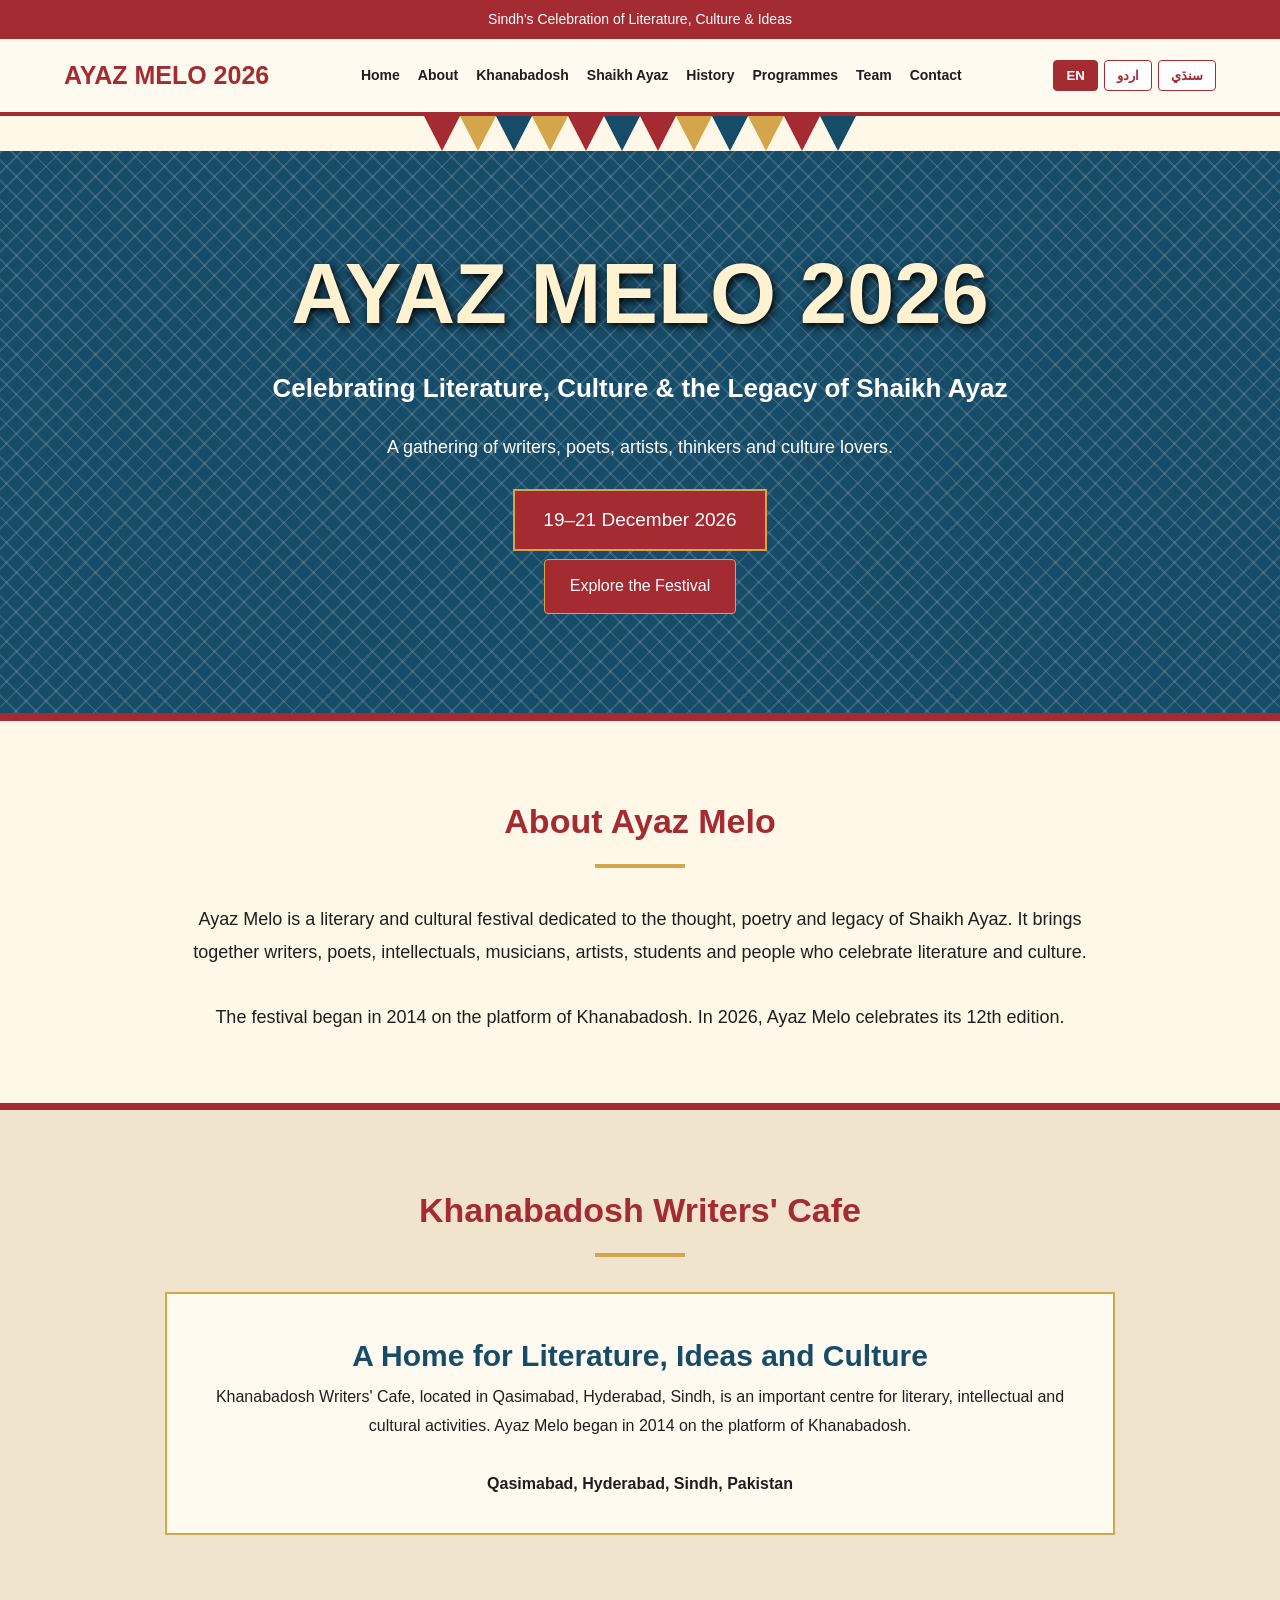
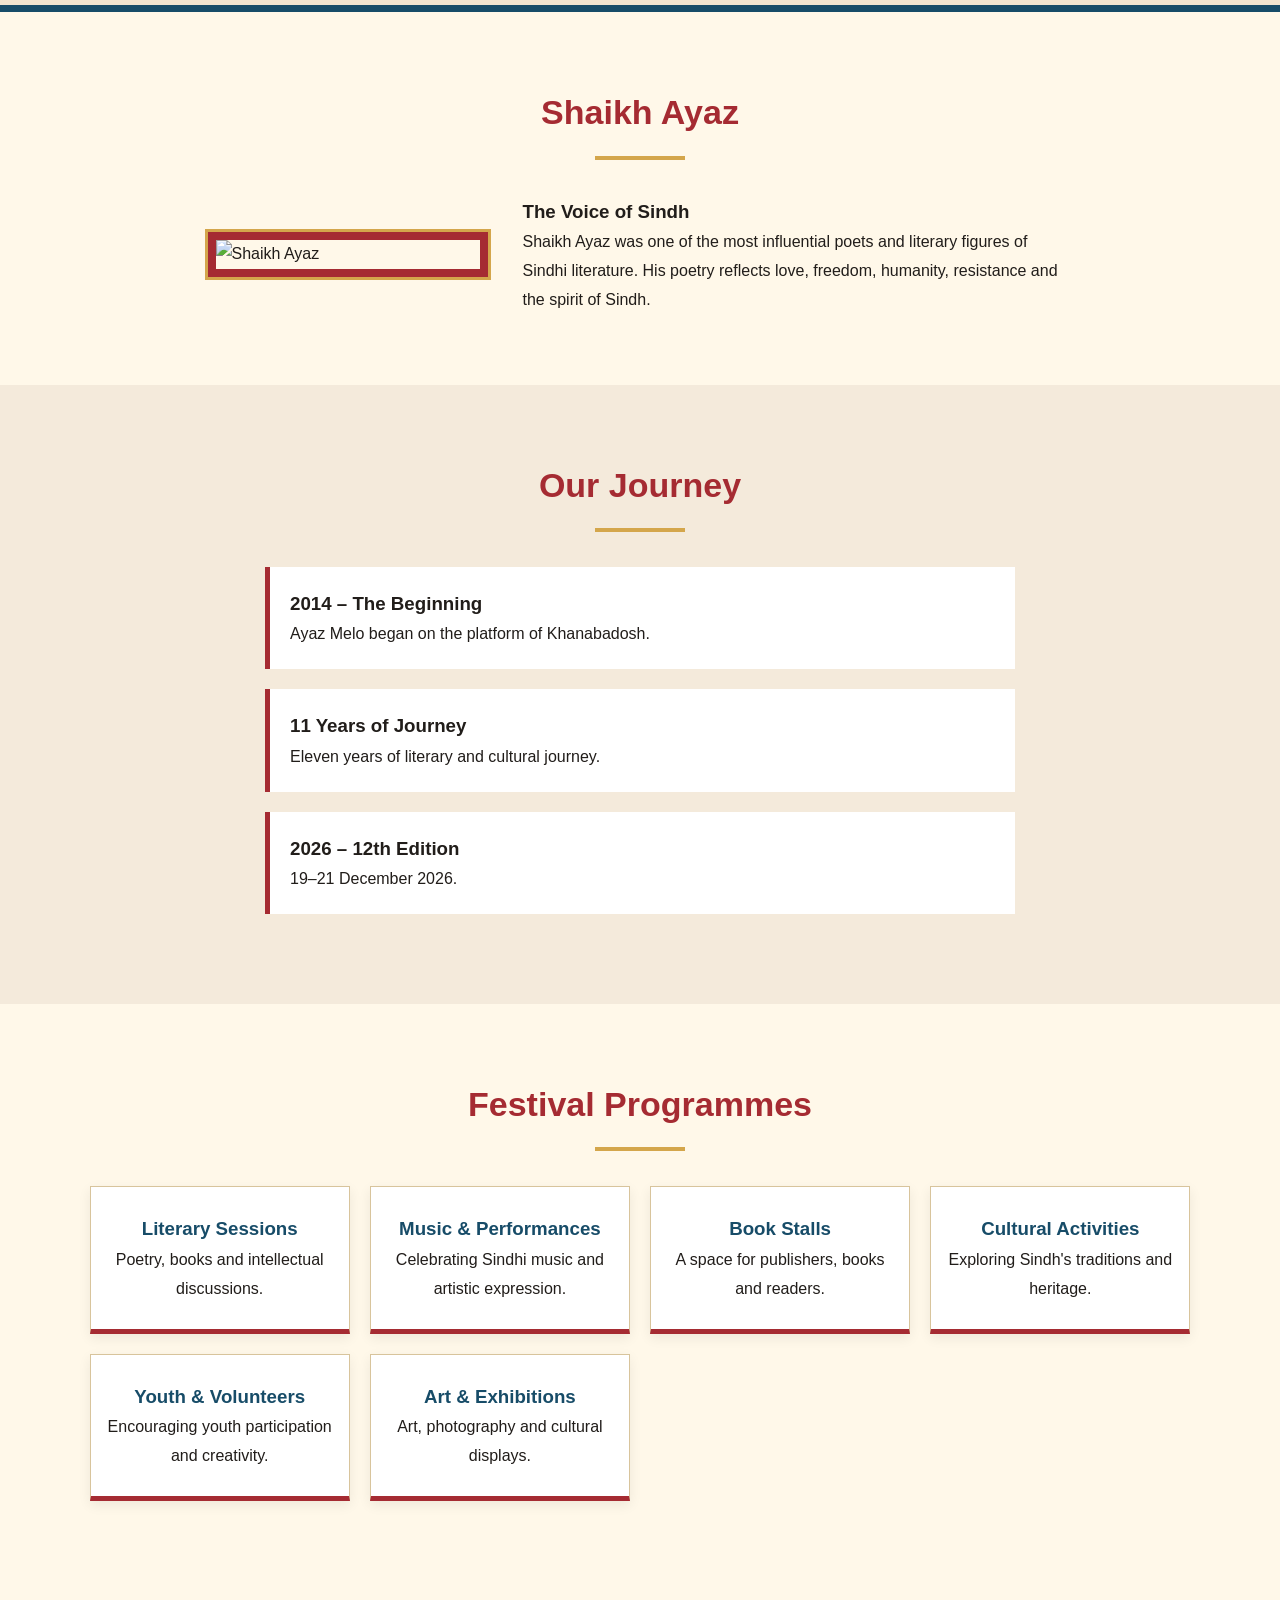
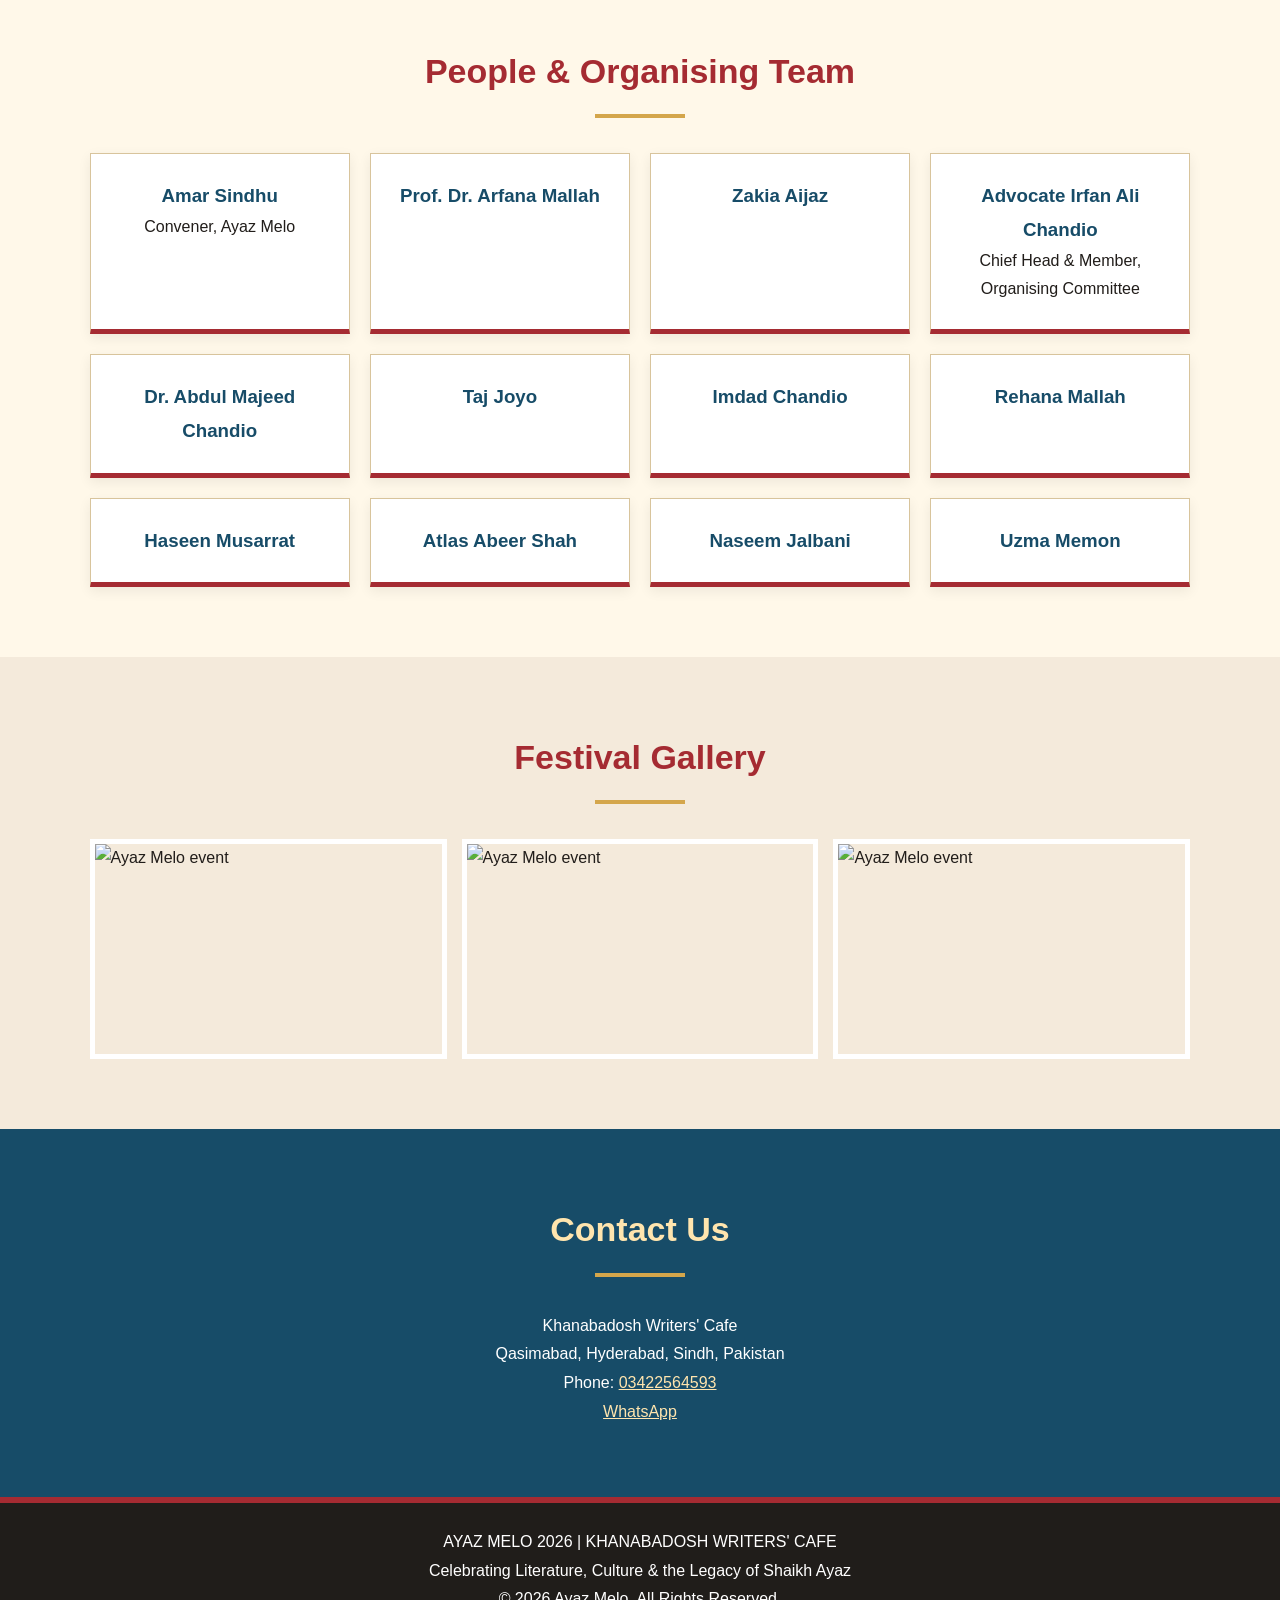
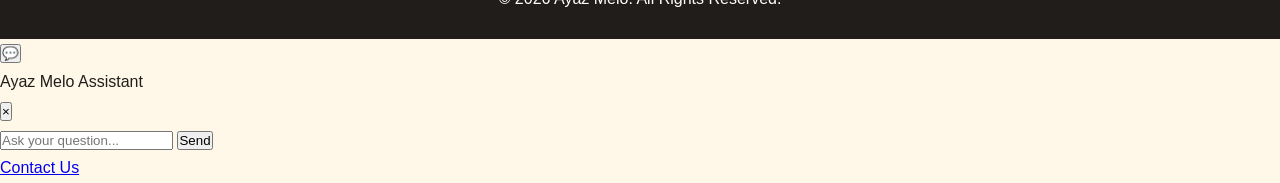
==== commit afb67824: "Commit message:  Add multilingual Ayaz Melo 2026 website (English, Urdu & Sindhi)" ====
--- a/index.html
+++ b/index.html
@@ -1,560 +1,695 @@
 <!DOCTYPE html>
-<html lang="en">
+<html lang="en" dir="ltr">
 <head>
-    <meta charset="UTF-8">
-    <meta name="viewport" content="width=device-width, initial-scale=1.0">
-
-    <title>Ayaz Melo 2026 | Official Website</title>
-
-    <meta name="description" content="Official website of Ayaz Melo 2026 — celebrating Shaikh Ayaz, Sindhi literature, language, culture and arts.">
-    <meta name="theme-color" content="#123d2b">
-
-    <!-- Main CSS File -->
-    <link rel="stylesheet" href="style.css">
+<meta charset="UTF-8">
+<meta name="viewport" content="width=device-width, initial-scale=1.0">
+
+<title>Ayaz Melo 2026 | Celebrating Literature & Culture</title>
+
+<meta name="description" content="Ayaz Melo 2026 – Celebrating Literature, Culture and the Legacy of Shaikh Ayaz. Hosted by Khanabadosh Writers Cafe, Hyderabad, Sindh.">
+
+<style>
+:root {
+  --red: #a52b32;
+  --blue: #174c68;
+  --cream: #fff8e9;
+  --gold: #d4a64b;
+  --dark: #211d1a;
+}
+
+* {
+  margin: 0;
+  padding: 0;
+  box-sizing: border-box;
+}
+
+html { scroll-behavior: smooth; }
+
+body {
+  font-family: Arial, sans-serif;
+  background: var(--cream);
+  color: var(--dark);
+  line-height: 1.8;
+}
+
+body[dir="rtl"] {
+  text-align: right;
+  font-family: Arial, sans-serif;
+}
+
+body[dir="ltr"] {
+  text-align: left;
+}
+
+/* AJRAK INSPIRED PATTERN */
+.ajrak {
+  background-color: var(--blue);
+  background-image:
+    repeating-linear-gradient(45deg,
+      transparent 0px, transparent 12px,
+      rgba(255,255,255,.12) 12px, rgba(255,255,255,.12) 14px),
+    repeating-linear-gradient(-45deg,
+      transparent 0px, transparent 12px,
+      rgba(255,255,255,.12) 12px, rgba(255,255,255,.12) 14px);
+}
+
+/* TOP BAR */
+.topbar {
+  background: var(--red);
+  color: white;
+  text-align: center;
+  padding: 7px;
+  font-size: 14px;
+}
+
+/* NAVIGATION */
+nav {
+  background: #fffaf0;
+  padding: 14px 5%;
+  display: flex;
+  justify-content: space-between;
+  align-items: center;
+  flex-wrap: wrap;
+  gap: 15px;
+  border-bottom: 4px solid var(--red);
+}
+
+.logo {
+  color: var(--red);
+  font-size: 25px;
+  font-weight: bold;
+}
+
+nav ul {
+  display: flex;
+  gap: 18px;
+  flex-wrap: wrap;
+  list-style: none;
+}
+
+nav a {
+  text-decoration: none;
+  color: var(--dark);
+  font-size: 14px;
+  font-weight: bold;
+}
+
+nav a:hover { color: var(--red); }
+
+.language-switcher {
+  display: flex;
+  gap: 6px;
+}
+
+.language-switcher button {
+  background: white;
+  border: 1px solid var(--red);
+  color: var(--red);
+  padding: 7px 12px;
+  cursor: pointer;
+  border-radius: 4px;
+  font-weight: bold;
+}
+
+.language-switcher button.active,
+.language-switcher button:hover {
+  background: var(--red);
+  color: white;
+}
+
+/* FLAGS */
+.flags {
+  display: flex;
+  justify-content: center;
+  overflow: hidden;
+}
+
+.flag {
+  width: 0;
+  height: 0;
+  border-left: 18px solid transparent;
+  border-right: 18px solid transparent;
+  border-top: 35px solid var(--red);
+}
+
+.flag:nth-child(even) { border-top-color: var(--gold); }
+.flag:nth-child(3n) { border-top-color: var(--blue); }
+
+/* HERO */
+.hero {
+  min-height: 570px;
+  display: flex;
+  align-items: center;
+  justify-content: center;
+  text-align: center;
+  color: white;
+  padding: 55px 20px;
+  border-bottom: 8px solid var(--red);
+}
+
+.hero-content {
+  max-width: 900px;
+}
+
+.hero h1 {
+  font-size: clamp(42px, 8vw, 85px);
+  color: #fff2d1;
+  line-height: 1.2;
+  text-shadow: 2px 3px 8px #000;
+}
+
+.hero h2 {
+  font-size: 26px;
+  margin: 20px 0;
+}
+
+.hero p {
+  font-size: 18px;
+}
+
+.hero-date {
+  display: inline-block;
+  background: var(--red);
+  color: white;
+  padding: 12px 28px;
+  margin-top: 25px;
+  border: 2px solid var(--gold);
+  font-size: 19px;
+}
+
+.btn {
+  display: inline-block;
+  background: var(--red);
+  color: white;
+  padding: 12px 25px;
+  text-decoration: none;
+  margin: 8px;
+  border: 1px solid var(--gold);
+  border-radius: 4px;
+}
+
+.btn:hover { background: var(--blue); }
+
+/* SECTIONS */
+section { padding: 70px 7%; }
+
+.section-title {
+  text-align: center;
+  font-size: 34px;
+  color: var(--red);
+  margin-bottom: 35px;
+}
+
+.section-title:after {
+  content: "";
+  display: block;
+  width: 90px;
+  height: 4px;
+  background: var(--gold);
+  margin: 12px auto;
+}
+
+/* ABOUT */
+.about-content {
+  max-width: 950px;
+  margin: auto;
+  text-align: center;
+  font-size: 18px;
+}
+
+/* KHANABADOSH */
+.khanabadosh {
+  background: #f1e4cf;
+  border-top: 7px solid var(--red);
+  border-bottom: 7px solid var(--blue);
+}
+
+.khanabadosh-box {
+  max-width: 950px;
+  margin: auto;
+  text-align: center;
+  padding: 35px;
+  border: 2px solid var(--gold);
+  background: #fffaf0;
+}
+
+.khanabadosh-box h3 {
+  color: var(--blue);
+  font-size: 30px;
+}
+
+/* SHAikh AYAZ */
+.ayaz-content {
+  display: flex;
+  gap: 35px;
+  align-items: center;
+  justify-content: center;
+  flex-wrap: wrap;
+}
+
+.ayaz-content img {
+  width: 280px;
+  max-width: 100%;
+  border: 8px solid var(--red);
+  outline: 3px solid var(--gold);
+}
+
+.ayaz-text { max-width: 550px; }
+
+/* HISTORY */
+.history { background: #f4eadb; }
+
+.timeline {
+  max-width: 750px;
+  margin: auto;
+}
+
+.timeline-item {
+  margin: 20px 0;
+  padding: 20px;
+  background: white;
+  border-left: 5px solid var(--red);
+}
+
+body[dir="rtl"] .timeline-item {
+  border-left: none;
+  border-right: 5px solid var(--red);
+}
+
+/* CARDS */
+.cards {
+  display: grid;
+  grid-template-columns: repeat(auto-fit, minmax(220px, 1fr));
+  gap: 20px;
+}
+
+.card {
+  background: white;
+  text-align: center;
+  padding: 25px 15px;
+  border: 1px solid #d8c49c;
+  border-bottom: 5px solid var(--red);
+  box-shadow: 0 4px 12px rgba(0,0,0,.07);
+}
+
+.card h3 { color: var(--blue); }
+
+/* GALLERY */
+.gallery {
+  background: #f4eadb;
+}
+
+.gallery-grid {
+  display: grid;
+  grid-template-columns: repeat(auto-fit, minmax(220px, 1fr));
+  gap: 15px;
+}
+
+.gallery-grid img {
+  width: 100%;
+  height: 220px;
+  object-fit: cover;
+  border: 5px solid white;
+}
+
+/* CONTACT */
+.contact {
+  background: var(--blue);
+  color: white;
+  text-align: center;
+}
+
+.contact .section-title { color: #ffe5ae; }
+
+.contact a { color: #ffe5ae; }
+
+/* FOOTER */
+footer {
+  background: #201d1a;
+  color: white;
+  text-align: center;
+  padding: 25px;
+  border-top: 6px solid var(--red);
+}
+
+@media(max-width:750px) {
+  nav { justify-content: center; }
+  nav ul { justify-content: center; gap: 12px; }
+  .hero { min-height: 470px; }
+  .hero h2 { font-size: 21px; }
+  section { padding: 45px 5%; }
+}
+</style>
 </head>
 
-<body>
-
-    <!-- HEADER -->
-    <header class="site-header">
-        <div class="container nav-container">
-
-            <a href="#home" class="site-logo">
-                AYAZ MELO <span>2026</span>
-            </a>
-
-            <nav class="main-nav">
-                <a href="#home">Home</a>
-                <a href="#about">About</a>
-                <a href="#legacy">Shaikh Ayaz</a>
-                <a href="#history">History</a>
-                <a href="#programmes">Programmes</a>
-                <a href="#team">Organising Team</a>
-                <a href="#contact">Contact</a>
-            </nav>
-
-        </div>
-    </header>
-
-
-    <!-- HERO SECTION -->
-    <main>
-
-    <section class="hero" id="home">
-        <div class="hero-content">
-
-            <p class="hero-subtitle">
-                سنڌ جي ادب، ٻولي ۽ ثقافت جو جشن
-            </p>
-
-            <h1>AYAZ MELO 2026</h1>
-
-            <h2>
-                Celebrating the Legacy of Shaikh Ayaz
-            </h2>
-
-            <p>
-                A Literary and Cultural Celebration of Sindh
-            </p>
-
-            <div class="hero-date">
-                19 – 21 December 2026
-            </div>
-
-            <div class="hero-buttons">
-                <a href="#about" class="btn btn-primary">
-                    Explore Ayaz Melo
-                </a>
-
-                <a href="#contact" class="btn btn-secondary">
-                    Contact Organisers
-                </a>
-            </div>
-
-        </div>
-    </section>
-
-
-    <!-- ABOUT SECTION -->
-    <section class="section" id="about">
-        <div class="container">
-
-            <div class="section-heading">
-                <span>ABOUT THE FESTIVAL</span>
-                <h2>About Ayaz Melo</h2>
-                <h3>اياز ميلو بابت</h3>
-            </div>
-
-            <div class="about-grid">
-
-                <div>
-                    <p>
-                        Ayaz Melo is a literary and cultural celebration
-                        inspired by the life, poetry and intellectual legacy
-                        of the legendary Sindhi poet Shaikh Ayaz.
-                    </p>
-
-                    <p>
-                        The festival brings together writers, poets,
-                        intellectuals, artists, students, researchers and
-                        cultural communities to celebrate Sindhi language,
-                        literature, identity and artistic expression.
-                    </p>
-                </div>
-
-                <div>
-                    <p dir="rtl">
-                        اياز ميلو سنڌ جي نامياري شاعر شيخ اياز جي فڪر،
-                        شاعري ۽ علمي ورثي کي ڀيٽا پيش ڪرڻ جو ادبي ۽
-                        ثقافتي ميلو آهي.
-                    </p>
-
-                    <p dir="rtl">
-                        هن ميلي ۾ اديب، شاعر، دانشور، فنڪار، شاگرد ۽
-                        ثقافت سان لاڳاپيل ماڻهو گڏجي سنڌي ٻولي، ادب،
-                        سڃاڻپ ۽ فن جو جشن ملهائيندا آهن.
-                    </p>
-                </div>
-
-            </div>
-
-        </div>
-    </section>
-
-
-    <!-- SHAikh AYAZ LEGACY -->
-    <section class="section legacy-section" id="legacy">
-        <div class="container">
-
-            <div class="section-heading">
-                <span>THE LEGACY</span>
-                <h2>Shaikh Ayaz</h2>
-                <h3>شيخ اياز</h3>
-            </div>
-
-            <div class="legacy-content">
-
-                <div class="legacy-image">
-                    <img
-                        src="images/shaikh-ayaz.jpg"
-                        alt="Portrait of Shaikh Ayaz"
-                    >
-                </div>
-
-                <div class="legacy-text">
-                    <h3>A Voice of Sindh</h3>
-
-                    <p>
-                        Shaikh Ayaz was one of the most influential
-                        poets and literary figures in Sindhi literature.
-                        His poetry and ideas continue to inspire generations.
-                    </p>
-
-                    <p dir="rtl">
-                        شيخ اياز سنڌي ادب جو هڪ وڏو نالو ۽ جديد سنڌي
-                        شاعريءَ جي اهم ترين شاعرن مان هڪ هو. سندس
-                        شاعري ۽ فڪر اڄ به نئين نسل لاءِ اتساهه جو سبب آهن.
-                    </p>
-                </div>
-
-            </div>
-
-        </div>
-    </section>
-
-
-    <!-- EVENT INFORMATION -->
-    <section class="event-highlight">
-        <div class="container">
-
-            <span>12th Edition</span>
-
-            <h2>AYAZ MELO 2026</h2>
-
-            <p>
-                19, 20 & 21 December 2026
-            </p>
-
-            <p>
-                Three days of literature, dialogue, culture and creativity.
-            </p>
-
-        </div>
-    </section>
-
-
-    <!-- HISTORY -->
-    <section class="section" id="history">
-        <div class="container">
-
-            <div class="section-heading">
-                <span>OUR JOURNEY</span>
-                <h2>History & Archives</h2>
-                <h3>اياز ميلي جو سفر</h3>
-            </div>
-
-            <p class="section-intro" dir="rtl">
-                اياز ميلي جو سفر سنڌ جي ادب، ثقافت ۽ فڪري گفتگو
-                سان جڙيل هڪ اهم ادبي روايت آهي.
-            </p>
-
-            <div class="timeline">
-
-                <div class="timeline-item">
-                    <h3>2015</h3>
-                    <p>Beginning of the Ayaz Melo journey.</p>
-                </div>
-
-                <div class="timeline-item">
-                    <h3>2016</h3>
-                    <p>Second edition of Ayaz Melo.</p>
-                </div>
-
-                <div class="timeline-item">
-                    <h3>2021</h3>
-                    <p>Seventh edition.</p>
-                </div>
-
-                <div class="timeline-item">
-                    <h3>2022</h3>
-                    <p>Eighth edition.</p>
-                </div>
-
-                <div class="timeline-item">
-                    <h3>2023</h3>
-                    <p>Ninth edition.</p>
-                </div>
-
-                <div class="timeline-item">
-                    <h3>2024</h3>
-                    <p>Tenth edition.</p>
-                </div>
-
-                <div class="timeline-item">
-                    <h3>2025</h3>
-                    <p>Eleventh edition.</p>
-                </div>
-
-                <div class="timeline-item">
-                    <h3>2026</h3>
-                    <p>Twelfth edition — 19 to 21 December.</p>
-                </div>
-
-            </div>
-
-            <p class="archive-note">
-                Previous editions' photographs, videos and documents
-                will be added to the digital archive.
-            </p>
-
-        </div>
-    </section>
-
-
-    <!-- KHANABADOSH -->
-    <section class="section khanabadosh-section" id="khanabadosh">
-        <div class="container">
-
-            <div class="section-heading">
-                <span>OUR CULTURAL SPACE</span>
-                <h2>Khanabadosh Writers' Cafe</h2>
-                <h3>خانه بدوش رائٽرس ڪيفي</h3>
-            </div>
-
-            <p>
-                Khanabadosh Writers' Cafe is a space for literary
-                interaction, intellectual dialogue, creativity and
-                cultural engagement.
-            </p>
-
-            <p dir="rtl">
-                خانه بدوش رائٽرس ڪيفي ادبي ويهڪن، فڪري گفتگو،
-                تخليقي سرگرمين ۽ ثقافتي رابطن لاءِ هڪ اهم جاءِ آهي.
-            </p>
-
-        </div>
-    </section>
-
-
-    <!-- PROGRAMMES -->
-    <section class="section" id="programmes">
-        <div class="container">
-
-            <div class="section-heading">
-                <span>FESTIVAL ACTIVITIES</span>
-                <h2>Programmes & Activities</h2>
-                <h3>پروگرام ۽ سرگرميون</h3>
-            </div>
-
-            <div class="program-grid">
-
-                <div class="program-card">
-                    <h3>Literary Sessions</h3>
-                    <p>Poetry, discussions and literary conversations.</p>
-                </div>
-
-                <div class="program-card">
-                    <h3>Music & Performing Arts</h3>
-                    <p>Musical performances and cultural presentations.</p>
-                </div>
-
-                <div class="program-card">
-                    <h3>Book Stalls</h3>
-                    <p>A platform for publishers, writers and booksellers.</p>
-                </div>
-
-                <div class="program-card">
-                    <h3>Cultural Stalls</h3>
-                    <p>Showcasing Sindh's traditional art and heritage.</p>
-                </div>
-
-                <div class="program-card">
-                    <h3>Photography & Art</h3>
-                    <p>Visual storytelling, photography and artistic work.</p>
-                </div>
-
-                <div class="program-card">
-                    <h3>Volunteer Participation</h3>
-                    <p>Young people contributing to the festival.</p>
-                </div>
-
-            </div>
-
-            <p class="archive-note">
-                The detailed programme schedule will be announced officially.
-            </p>
-
-        </div>
-    </section>
-
-
-    <!-- ORGANISING TEAM -->
-    <section class="section" id="team">
-        <div class="container">
-
-            <div class="section-heading">
-                <span>THE PEOPLE BEHIND THE FESTIVAL</span>
-                <h2>Organising Team</h2>
-                <h3>انتظامي ٽيم</h3>
-            </div>
-
-            <div class="committee-grid">
-
-                <div class="committee-card">
-                    <h3>Prof. Amar Sindhu</h3>
-                    <p>Convener, Ayaz Melo</p>
-                </div>
-
-                <div class="committee-card">
-                    <h3>Advocate Irfan Ali Chandio</h3>
-                    <p>Chief Head & Member, Organising Committee</p>
-                </div>
-
-                <div class="committee-card">
-                    <h3>Prof. Dr. Arfana Mallah</h3>
-                </div>
-
-                <div class="committee-card">
-                    <h3>Zakia Aijaz</h3>
-                </div>
-
-                <div class="committee-card">
-                    <h3>Dr. Abdul Majeed Chandio</h3>
-                </div>
-
-                <div class="committee-card">
-                    <h3>Taj Joyo</h3>
-                </div>
-
-                <div class="committee-card">
-                    <h3>Imdad Chandio</h3>
-                </div>
-
-                <div class="committee-card">
-                    <h3>Rehana Mallah</h3>
-                </div>
-
-                <div class="committee-card">
-                    <h3>Haseen Musarrat</h3>
-                </div>
-
-                <div class="committee-card">
-                    <h3>Atlas Abeer Shah</h3>
-                </div>
-
-                <div class="committee-card">
-                    <h3>Naseem Jalbani</h3>
-                </div>
-
-                <div class="committee-card">
-                    <h3>Uzma Memon</h3>
-                </div>
-
-            </div>
-
-            <p class="archive-note">
-                Further committee details and official designations
-                will be updated after confirmation.
-            </p>
-
-        </div>
-    </section>
-
-
-    <!-- REGISTRATION -->
-    <section class="section registration-section" id="registration">
-        <div class="container">
-
-            <div class="section-heading">
-                <span>BE PART OF THE FESTIVAL</span>
-                <h2>Registration & Participation</h2>
-                <h3>رجسٽريشن ۽ شرڪت</h3>
-            </div>
-
-            <p>
-                Registration information for visitors, volunteers
-                and participants will be announced through official channels.
-            </p>
-
-        </div>
-    </section>
-
-
-    <!-- GALLERY -->
-    <section class="section" id="gallery">
-        <div class="container">
-
-            <div class="section-heading">
-                <span>MEMORIES & MOMENTS</span>
-                <h2>Photo & Video Gallery</h2>
-                <h3>تصويرون ۽ وڊيوز</h3>
-            </div>
-
-            <p>
-                Explore memories from previous editions of Ayaz Melo.
-                Photographs and videos will be added to this archive.
-            </p>
-
-            <div class="gallery-placeholder">
-                <p>Official festival photographs coming soon.</p>
-            </div>
-
-        </div>
-    </section>
-
-
-    <!-- CONTACT -->
-    <section class="section contact-section" id="contact">
-        <div class="container">
-
-            <div class="section-heading">
-                <span>GET IN TOUCH</span>
-                <h2>Contact Ayaz Melo</h2>
-                <h3>رابطو ڪريو</h3>
-            </div>
-
-            <p>
-                For registration, volunteering, book stalls,
-                cultural stalls and general information, contact
-                the organising team.
-            </p>
-
-            <div class="contact-buttons">
-
-                <a href="tel:03422564593" class="btn btn-primary">
-                    Call: 03422564593
-                </a>
-
-                <a
-                    href="https://wa.me/923422564593"
-                    target="_blank"
-                    rel="noopener"
-                    class="btn btn-secondary"
-                >
-                    WhatsApp Us
-                </a>
-
-            </div>
-
-        </div>
-    </section>
-
-    </main>
-
-
-    <!-- FOOTER -->
-    <footer class="site-footer">
-        <div class="container">
-
-            <h2>AYAZ MELO 2026</h2>
-
-            <p>Celebrating Literature, Language, Culture & Art</p>
-
-            <p dir="rtl">
-                ادب، ٻولي، ثقافت ۽ فن جو جشن
-            </p>
-
-            <p>19 – 21 December 2026</p>
-
-            <p class="copyright">
-                © 2026 Ayaz Melo. All Rights Reserved.
-            </p>
-
-        </div>
-    </footer>
-
-
-    <!-- CHATBOT BUTTON -->
-    <button id="ayaz-chat-button" aria-label="Open Ayaz Melo chatbot">
-        💬
-    </button>
-
-
-    <!-- CHATBOT WINDOW -->
-    <div id="ayaz-chat-box">
-
-        <div class="ayaz-header">
-
-            <div class="ayaz-logo">
-                <strong>Ask Ayaz Melo</strong>
-                <span>اياز ميلي کان پڇو</span>
-            </div>
-
-            <button id="ayaz-close" aria-label="Close chatbot">
-                ×
-            </button>
-
-        </div>
-
-        <div id="ayaz-messages"></div>
-
-        <div id="ayaz-options"></div>
-
-        <div class="ayaz-input-area">
-
-            <input
-                type="text"
-                id="ayaz-input"
-                placeholder="Write your question..."
-            >
-
-            <button id="ayaz-send">
-                Send
-            </button>
-
-        </div>
-
-        <div class="ayaz-contact">
-            <a href="https://wa.me/923422564593" target="_blank" rel="noopener">
-                Contact Organising Team
-            </a>
-        </div>
-
+<body dir="ltr">
+
+<div class="topbar">
+  <span data-i18n="topbar">Sindh's Celebration of Literature, Culture & Ideas</span>
+</div>
+
+<nav>
+  <div class="logo">AYAZ MELO 2026</div>
+
+  <ul>
+    <li><a href="#home" data-i18n="nav_home">Home</a></li>
+    <li><a href="#about" data-i18n="nav_about">About</a></li>
+    <li><a href="#khanabadosh" data-i18n="nav_khanabadosh">Khanabadosh</a></li>
+    <li><a href="#shaikh-ayaz" data-i18n="nav_ayaz">Shaikh Ayaz</a></li>
+    <li><a href="#history" data-i18n="nav_history">History</a></li>
+    <li><a href="#programmes" data-i18n="nav_programmes">Programmes</a></li>
+    <li><a href="#team" data-i18n="nav_team">Team</a></li>
+    <li><a href="#contact" data-i18n="nav_contact">Contact</a></li>
+  </ul>
+
+  <div class="language-switcher">
+    <button class="active" onclick="setLanguage('en')">EN</button>
+    <button onclick="setLanguage('ur')">اردو</button>
+    <button onclick="setLanguage('sd')">سنڌي</button>
+  </div>
+</nav>
+
+<div class="flags">
+  <div class="flag"></div><div class="flag"></div>
+  <div class="flag"></div><div class="flag"></div>
+  <div class="flag"></div><div class="flag"></div>
+  <div class="flag"></div><div class="flag"></div>
+  <div class="flag"></div><div class="flag"></div>
+  <div class="flag"></div><div class="flag"></div>
+</div>
+
+<header class="hero ajrak" id="home">
+  <div class="hero-content">
+    <h1 data-i18n="hero_title">AYAZ MELO 2026</h1>
+    <h2 data-i18n="hero_subtitle">Celebrating Literature, Culture & the Legacy of Shaikh Ayaz</h2>
+    <p data-i18n="hero_text">A gathering of writers, poets, artists, thinkers and culture lovers.</p>
+    <div class="hero-date" data-i18n="hero_date">19–21 December 2026</div>
+    <br>
+    <a href="#about" class="btn" data-i18n="hero_button">Explore the Festival</a>
+  </div>
+</header>
+
+<section id="about">
+  <h2 class="section-title" data-i18n="about_title">About Ayaz Melo</h2>
+  <div class="about-content">
+    <p data-i18n="about_text">
+      Ayaz Melo is a literary and cultural festival dedicated to the thought,
+      poetry and legacy of Shaikh Ayaz. It brings together writers, poets,
+      intellectuals, musicians, artists, students and people who celebrate
+      literature and culture.
+    </p>
+    <br>
+    <p data-i18n="about_start">
+      The festival began in 2014 on the platform of Khanabadosh.
+      In 2026, Ayaz Melo celebrates its 12th edition.
+    </p>
+  </div>
+</section>
+
+<section class="khanabadosh" id="khanabadosh">
+  <h2 class="section-title" data-i18n="kh_title">Khanabadosh Writers' Cafe</h2>
+  <div class="khanabadosh-box">
+    <h3 data-i18n="kh_subtitle">A Home for Literature, Ideas and Culture</h3>
+    <p data-i18n="kh_text">
+      Khanabadosh Writers' Cafe, located in Qasimabad, Hyderabad, Sindh,
+      is an important centre for literary, intellectual and cultural activities.
+      Ayaz Melo began in 2014 on the platform of Khanabadosh.
+    </p>
+    <br>
+    <strong data-i18n="kh_location">Qasimabad, Hyderabad, Sindh, Pakistan</strong>
+  </div>
+</section>
+
+<section id="shaikh-ayaz">
+  <h2 class="section-title" data-i18n="ayaz_title">Shaikh Ayaz</h2>
+  <div class="ayaz-content">
+    <img src="images/shaikh-ayaz.jpg" alt="Shaikh Ayaz">
+    <div class="ayaz-text">
+      <h3 data-i18n="ayaz_subtitle">The Voice of Sindh</h3>
+      <p data-i18n="ayaz_text">
+        Shaikh Ayaz was one of the most influential poets and literary
+        figures of Sindhi literature. His poetry reflects love, freedom,
+        humanity, resistance and the spirit of Sindh.
+      </p>
     </div>
-
-
-    <!-- JavaScript File -->
-    <script src="script.js"></script>
+  </div>
+</section>
+
+<section class="history" id="history">
+  <h2 class="section-title" data-i18n="history_title">Our Journey</h2>
+  <div class="timeline">
+    <div class="timeline-item">
+      <h3 data-i18n="history_2014">2014 – The Beginning</h3>
+      <p data-i18n="history_2014_text">Ayaz Melo began on the platform of Khanabadosh.</p>
+    </div>
+    <div class="timeline-item">
+      <h3 data-i18n="history_11">11 Years of Journey</h3>
+      <p data-i18n="history_11_text">Eleven years of literary and cultural journey.</p>
+    </div>
+    <div class="timeline-item">
+      <h3 data-i18n="history_12">2026 – 12th Edition</h3>
+      <p data-i18n="history_12_text">19–21 December 2026.</p>
+    </div>
+  </div>
+</section>
+
+<section id="programmes">
+  <h2 class="section-title" data-i18n="programmes_title">Festival Programmes</h2>
+  <div class="cards">
+    <div class="card"><h3 data-i18n="p1">Literary Sessions</h3><p data-i18n="p1_text">Poetry, books and intellectual discussions.</p></div>
+    <div class="card"><h3 data-i18n="p2">Music & Performances</h3><p data-i18n="p2_text">Celebrating Sindhi music and artistic expression.</p></div>
+    <div class="card"><h3 data-i18n="p3">Book Stalls</h3><p data-i18n="p3_text">A space for publishers, books and readers.</p></div>
+    <div class="card"><h3 data-i18n="p4">Cultural Activities</h3><p data-i18n="p4_text">Exploring Sindh's traditions and heritage.</p></div>
+    <div class="card"><h3 data-i18n="p5">Youth & Volunteers</h3><p data-i18n="p5_text">Encouraging youth participation and creativity.</p></div>
+    <div class="card"><h3 data-i18n="p6">Art & Exhibitions</h3><p data-i18n="p6_text">Art, photography and cultural displays.</p></div>
+  </div>
+</section>
+
+<section id="team">
+  <h2 class="section-title" data-i18n="team_title">People & Organising Team</h2>
+  <div class="cards">
+    <div class="card"><h3>Amar Sindhu</h3><p data-i18n="role_convener">Convener, Ayaz Melo</p></div>
+    <div class="card"><h3>Prof. Dr. Arfana Mallah</h3></div>
+    <div class="card"><h3>Zakia Aijaz</h3></div>
+    <div class="card"><h3>Advocate Irfan Ali Chandio</h3><p data-i18n="role_irfan">Chief Head & Member, Organising Committee</p></div>
+    <div class="card"><h3>Dr. Abdul Majeed Chandio</h3></div>
+    <div class="card"><h3>Taj Joyo</h3></div>
+    <div class="card"><h3>Imdad Chandio</h3></div>
+    <div class="card"><h3>Rehana Mallah</h3></div>
+    <div class="card"><h3>Haseen Musarrat</h3></div>
+    <div class="card"><h3>Atlas Abeer Shah</h3></div>
+    <div class="card"><h3>Naseem Jalbani</h3></div>
+    <div class="card"><h3>Uzma Memon</h3></div>
+  </div>
+</section>
+
+<section class="gallery">
+  <h2 class="section-title" data-i18n="gallery_title">Festival Gallery</h2>
+  <div class="gallery-grid">
+    <img src="images/gallery1.jpg" alt="Ayaz Melo event">
+    <img src="images/gallery2.jpg" alt="Ayaz Melo event">
+    <img src="images/gallery3.jpg" alt="Ayaz Melo event">
+  </div>
+</section>
+
+<section class="contact" id="contact">
+  <h2 class="section-title" data-i18n="contact_title">Contact Us</h2>
+  <p data-i18n="contact_host">Khanabadosh Writers' Cafe</p>
+  <p data-i18n="contact_location">Qasimabad, Hyderabad, Sindh, Pakistan</p>
+  <p>Phone: <a href="tel:03422564593">03422564593</a></p>
+  <p><a href="https://wa.me/923422564593">WhatsApp</a></p>
+</section>
+
+<footer>
+  <p>AYAZ MELO 2026 | KHANABADOSH WRITERS' CAFE</p>
+  <p data-i18n="footer_text">Celebrating Literature, Culture & the Legacy of Shaikh Ayaz</p>
+  <p>© 2026 Ayaz Melo. All Rights Reserved.</p>
+</footer>
+
+<!-- Existing Chatbot HTML -->
+<button id="ayaz-chat-button">💬</button>
+<div id="ayaz-chat-box">
+  <div class="ayaz-header">
+    <div class="ayaz-logo">
+      <span data-i18n="chat_title">Ayaz Melo Assistant</span>
+    </div>
+    <button id="ayaz-close">×</button>
+  </div>
+  <div id="ayaz-messages"></div>
+  <div id="ayaz-options"></div>
+  <div class="ayaz-input-area">
+    <input id="ayaz-input" type="text" placeholder="Ask your question...">
+    <button id="ayaz-send">Send</button>
+  </div>
+  <div class="ayaz-contact">
+    <a href="https://wa.me/923422564593">Contact Us</a>
+  </div>
+</div>
+
+<script>
+const translations = {
+en: {
+topbar:"Sindh's Celebration of Literature, Culture & Ideas",
+nav_home:"Home",nav_about:"About",nav_khanabadosh:"Khanabadosh",
+nav_ayaz:"Shaikh Ayaz",nav_history:"History",nav_programmes:"Programmes",
+nav_team:"Team",nav_contact:"Contact",
+hero_title:"AYAZ MELO 2026",
+hero_subtitle:"Celebrating Literature, Culture & the Legacy of Shaikh Ayaz",
+hero_text:"A gathering of writers, poets, artists, thinkers and culture lovers.",
+hero_date:"19–21 December 2026",hero_button:"Explore the Festival",
+about_title:"About Ayaz Melo",
+about_text:"Ayaz Melo is a literary and cultural festival dedicated to the thought, poetry and legacy of Shaikh Ayaz. It brings together writers, poets, intellectuals, musicians, artists, students and people who celebrate literature and culture.",
+about_start:"The festival began in 2014 on the platform of Khanabadosh. In 2026, Ayaz Melo celebrates its 12th edition.",
+kh_title:"Khanabadosh Writers' Cafe",
+kh_subtitle:"A Home for Literature, Ideas and Culture",
+kh_text:"Khanabadosh Writers' Cafe, located in Qasimabad, Hyderabad, Sindh, is an important centre for literary, intellectual and cultural activities. Ayaz Melo began in 2014 on the platform of Khanabadosh.",
+kh_location:"Qasimabad, Hyderabad, Sindh, Pakistan",
+ayaz_title:"Shaikh Ayaz",ayaz_subtitle:"The Voice of Sindh",
+ayaz_text:"Shaikh Ayaz was one of the most influential poets and literary figures of Sindhi literature. His poetry reflects love, freedom, humanity, resistance and the spirit of Sindh.",
+history_title:"Our Journey",
+history_2014:"2014 – The Beginning",
+history_2014_text:"Ayaz Melo began on the platform of Khanabadosh.",
+history_11:"11 Years of Journey",
+history_11_text:"Eleven years of literary and cultural journey.",
+history_12:"2026 – 12th Edition",
+history_12_text:"19–21 December 2026.",
+programmes_title:"Festival Programmes",
+p1:"Literary Sessions",p1_text:"Poetry, books and intellectual discussions.",
+p2:"Music & Performances",p2_text:"Celebrating Sindhi music and artistic expression.",
+p3:"Book Stalls",p3_text:"A space for publishers, books and readers.",
+p4:"Cultural Activities",p4_text:"Exploring Sindh's traditions and heritage.",
+p5:"Youth & Volunteers",p5_text:"Encouraging youth participation and creativity.",
+p6:"Art & Exhibitions",p6_text:"Art, photography and cultural displays.",
+team_title:"People & Organising Team",
+role_convener:"Convener, Ayaz Melo",
+role_irfan:"Chief Head & Member, Organising Committee",
+gallery_title:"Festival Gallery",
+contact_title:"Contact Us",
+contact_host:"Khanabadosh Writers' Cafe",
+contact_location:"Qasimabad, Hyderabad, Sindh, Pakistan",
+footer_text:"Celebrating Literature, Culture & the Legacy of Shaikh Ayaz",
+chat_title:"Ayaz Melo Assistant"
+},
+ur: {
+topbar:"ادب، ثقافت اور فکر کا جشن",
+nav_home:"صفحہ اول",nav_about:"تعارف",nav_khanabadosh:"خانہ بدوش",
+nav_ayaz:"شیخ ایاز",nav_history:"تاریخ",nav_programmes:"پروگرام",
+nav_team:"ٹیم",nav_contact:"رابطہ",
+hero_title:"ایاز میلو 2026",
+hero_subtitle:"ادب، ثقافت اور شیخ ایاز کے فکری ورثے کا جشن",
+hero_text:"ادیبوں، شاعروں، فنکاروں، دانشوروں اور ثقافت سے محبت کرنے والوں کا اجتماع",
+hero_date:"19 تا 21 دسمبر 2026",hero_button:"میلے کے بارے میں جانیں",
+about_title:"ایاز میلو کا تعارف",
+about_text:"ایاز میلو شیخ ایاز کے فکر، شاعری اور ادبی ورثے کو خراجِ تحسین پیش کرنے والا ادبی اور ثقافتی میلہ ہے۔ اس میں ادیب، شاعر، دانشور، موسیقار، فنکار، طلبہ اور ثقافت سے محبت کرنے والے شریک ہوتے ہیں۔",
+about_start:"ایاز میلو کا آغاز 2014 میں خانہ بدوش کے پلیٹ فارم سے ہوا۔ 2026 میں یہ اپنا بارہواں ایڈیشن منعقد کر رہا ہے۔",
+kh_title:"خانہ بدوش رائٹرز کیفے",
+kh_subtitle:"ادب، فکر اور ثقافت کا گھر",
+kh_text:"خانہ بدوش رائٹرز کیفے، قاسم آباد، حیدرآباد، سندھ میں ادبی، فکری اور ثقافتی سرگرمیوں کا ایک اہم مرکز ہے۔ ایاز میلو کا آغاز 2014 میں خانہ بدوش کے پلیٹ فارم سے ہوا۔",
+kh_location:"قاسم آباد، حیدرآباد، سندھ، پاکستان",
+ayaz_title:"شیخ ایاز",ayaz_subtitle:"سندھ کی آواز",
+ayaz_text:"شیخ ایاز سندھی ادب کے عظیم شاعر اور ادبی شخصیت تھے۔ ان کی شاعری محبت، آزادی، انسانیت، مزاحمت اور سندھ کی روح کی عکاسی کرتی ہے۔",
+history_title:"ہمارا سفر",
+history_2014:"2014 — آغاز",
+history_2014_text:"خانہ بدوش کے پلیٹ فارم سے ایاز میلو کا آغاز۔",
+history_11:"گیارہ سالہ سفر",
+history_11_text:"ادبی اور ثقافتی سرگرمیوں کا گیارہ سالہ سفر۔",
+history_12:"2026 — بارہواں ایڈیشن",
+history_12_text:"19 تا 21 دسمبر 2026۔",
+programmes_title:"میلے کے پروگرام",
+p1:"ادبی نشستیں",p1_text:"شاعری، کتابوں اور فکری موضوعات پر گفتگو۔",
+p2:"موسیقی اور پرفارمنس",p2_text:"سندھی موسیقی اور فن کا جشن۔",
+p3:"کتابوں کے اسٹال",p3_text:"ناشرین، کتابوں اور قارئین کے لیے جگہ۔",
+p4:"ثقافتی سرگرمیاں",p4_text:"سندھ کی روایات اور ثقافتی ورثے کا تعارف۔",
+p5:"نوجوان اور رضاکار",p5_text:"نوجوانوں کی شرکت اور تخلیقی صلاحیتوں کی حوصلہ افزائی۔",
+p6:"آرٹ اور نمائش",p6_text:"فن، فوٹوگرافی اور ثقافتی نمائشیں۔",
+team_title:"شخصیات اور منتظمین",
+role_convener:"کنوینر، ایاز میلو",
+role_irfan:"چیف ہیڈ اور آرگنائزنگ کمیٹی کے رکن",
+gallery_title:"میلے کی تصویری جھلکیاں",
+contact_title:"رابطہ کریں",
+contact_host:"خانہ بدوش رائٹرز کیفے",
+contact_location:"قاسم آباد، حیدرآباد، سندھ، پاکستان",
+footer_text:"ادب، ثقافت اور شیخ ایاز کے فکری ورثے کا جشن",
+chat_title:"ایاز میلو اسسٹنٹ"
+},
+sd: {
+topbar:"ادب، ثقافت ۽ فڪر جو جشن",
+nav_home:"گهر",nav_about:"تعارف",nav_khanabadosh:"خانه بدوش",
+nav_ayaz:"شيخ اياز",nav_history:"تاريخ",nav_programmes:"پروگرام",
+nav_team:"ٽيم",nav_contact:"رابطو",
+hero_title:"اياز ميلو 2026",
+hero_subtitle:"ادب، ثقافت ۽ شيخ اياز جي فڪري ورثي جو جشن",
+hero_text:"اديبن، شاعرن، فنڪارن، دانشورن ۽ ثقافت سان محبت ڪندڙ ماڻهن جو ميڙ",
+hero_date:"19 کان 21 ڊسمبر 2026",hero_button:"ميلي بابت ڄاڻو",
+about_title:"اياز ميلي جو تعارف",
+about_text:"اياز ميلو شيخ اياز جي فڪر، شاعري ۽ ادبي ورثي کي ڀيٽا پيش ڪرڻ جو ادبي ۽ ثقافتي ميلو آهي. هن ميلي ۾ اديب، شاعر، دانشور، موسيقار، فنڪار، شاگرد ۽ ثقافت سان محبت ڪندڙ ماڻهو گڏ ٿين ٿا.",
+about_start:"اياز ميلي جي شروعات 2014ع ۾ خانه بدوش جي پليٽفارم تان ٿي. 2026ع ۾ هي ميلو پنهنجي ٻارهين ايڊيشن سان جاري آهي.",
+kh_title:"خانه بدوش رائٽرس ڪيفي",
+kh_subtitle:"ادب، فڪر ۽ ثقافت جو گهر",
+kh_text:"خانه بدوش رائٽرس ڪيفي، قاسم آباد، حيدرآباد، سنڌ ۾ ادبي، فڪري ۽ ثقافتي سرگرمين جو هڪ اهم مرڪز آهي. اياز ميلي جي شروعات 2014ع ۾ خانه بدوش جي پليٽفارم تان ٿي.",
+kh_location:"قاسم آباد، حيدرآباد، سنڌ، پاڪستان",
+ayaz_title:"شيخ اياز",ayaz_subtitle:"سنڌ جو آواز",
+ayaz_text:"شيخ اياز سنڌي ادب جو هڪ عظيم شاعر ۽ ادبي شخصيت هو. سندس شاعري محبت، آزادي، انسانيت، مزاحمت ۽ سنڌ جي روح جي عڪاسي ڪري ٿي.",
+history_title:"اسان جو سفر",
+history_2014:"2014ع — شروعات",
+history_2014_text:"خانه بدوش جي پليٽفارم تان اياز ميلي جي شروعات.",
+history_11:"يارهن سالن جو سفر",
+history_11_text:"ادبي ۽ ثقافتي سرگرمين جو يارهن سالن جو سفر.",
+history_12:"2026ع — ٻارهون ايڊيشن",
+history_12_text:"19 کان 21 ڊسمبر 2026ع.",
+programmes_title:"ميلي جون سرگرميون",
+p1:"ادبي ويهڪون",p1_text:"شاعري، ڪتابن ۽ فڪري موضوعن تي ڳالهيون.",
+p2:"موسيقي ۽ پرفارمنس",p2_text:"سنڌي موسيقي ۽ فن جو جشن.",
+p3:"ڪتابن جا اسٽال",p3_text:"پبلشرن، ڪتابن ۽ پڙهندڙن لاءِ جڳهه.",
+p4:"ثقافتي سرگرميون",p4_text:"سنڌ جي روايتن ۽ ثقافتي ورثي جو اظهار.",
+p5:"نوجوان ۽ رضاڪار",p5_text:"نوجوانن جي شرڪت ۽ تخليقي صلاحيتن جي همت افزائي.",
+p6:"آرٽ ۽ نمائشون",p6_text:"فن، فوٽوگرافي ۽ ثقافتي نمائشون.",
+team_title:"شخصيتون ۽ انتظامي ٽيم",
+role_convener:"ڪنوينر، اياز ميلو",
+role_irfan:"چيف هيڊ ۽ آرگنائيزنگ ڪميٽي ميمبر",
+gallery_title:"ميلي جي تصويري گيلري",
+contact_title:"رابطو ڪريو",
+contact_host:"خانه بدوش رائٽرس ڪيفي",
+contact_location:"قاسم آباد، حيدرآباد، سنڌ، پاڪستان",
+footer_text:"ادب، ثقافت ۽ شيخ اياز جي فڪري ورثي جو جشن",
+chat_title:"اياز ميلو اسسٽنٽ"
+}
+};
+
+function setLanguage(lang) {
+  const t = translations[lang];
+  if (!t) return;
+
+  document.documentElement.lang = lang;
+  document.documentElement.dir = lang === "en" ? "ltr" : "rtl";
+  document.body.dir = lang === "en" ? "ltr" : "rtl";
+
+  document.querySelectorAll("[data-i18n]").forEach(el => {
+    const key = el.getAttribute("data-i18n");
+    if (t[key]) el.textContent = t[key];
+  });
+
+  document.querySelectorAll(".language-switcher button").forEach(btn => {
+    btn.classList.remove("active");
+  });
+
+  const buttons = document.querySelectorAll(".language-switcher button");
+  buttons.forEach(btn => {
+    if ((lang === "en" && btn.textContent === "EN") ||
+        (lang === "ur" && btn.textContent === "اردو") ||
+        (lang === "sd" && btn.textContent === "سنڌي")) {
+      btn.classList.add("active");
+    }
+  });
+
+  localStorage.setItem("ayazLanguage", lang);
+}
+
+const savedLanguage = localStorage.getItem("ayazLanguage") || "en";
+setLanguage(savedLanguage);
+</script>
+
+<script src="script.js"></script>
 
 </body>
- </html>
+    </html>
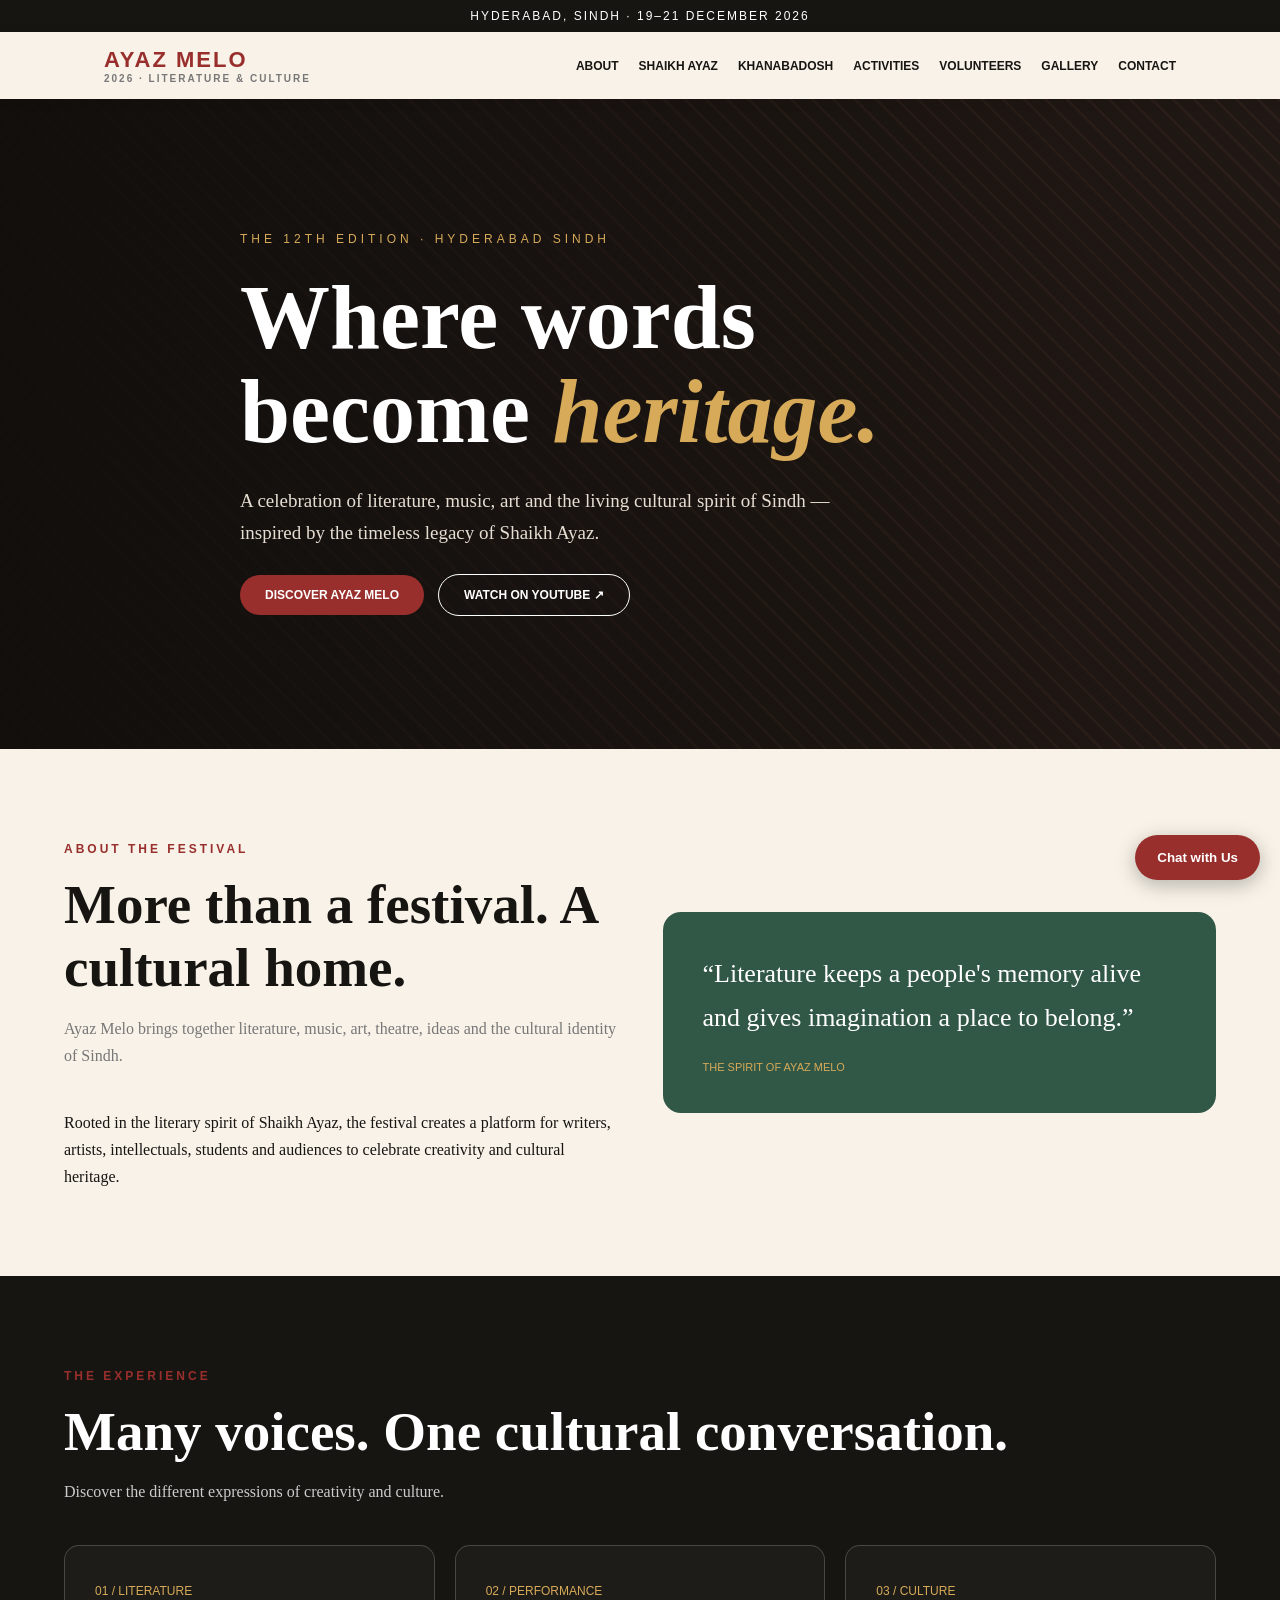
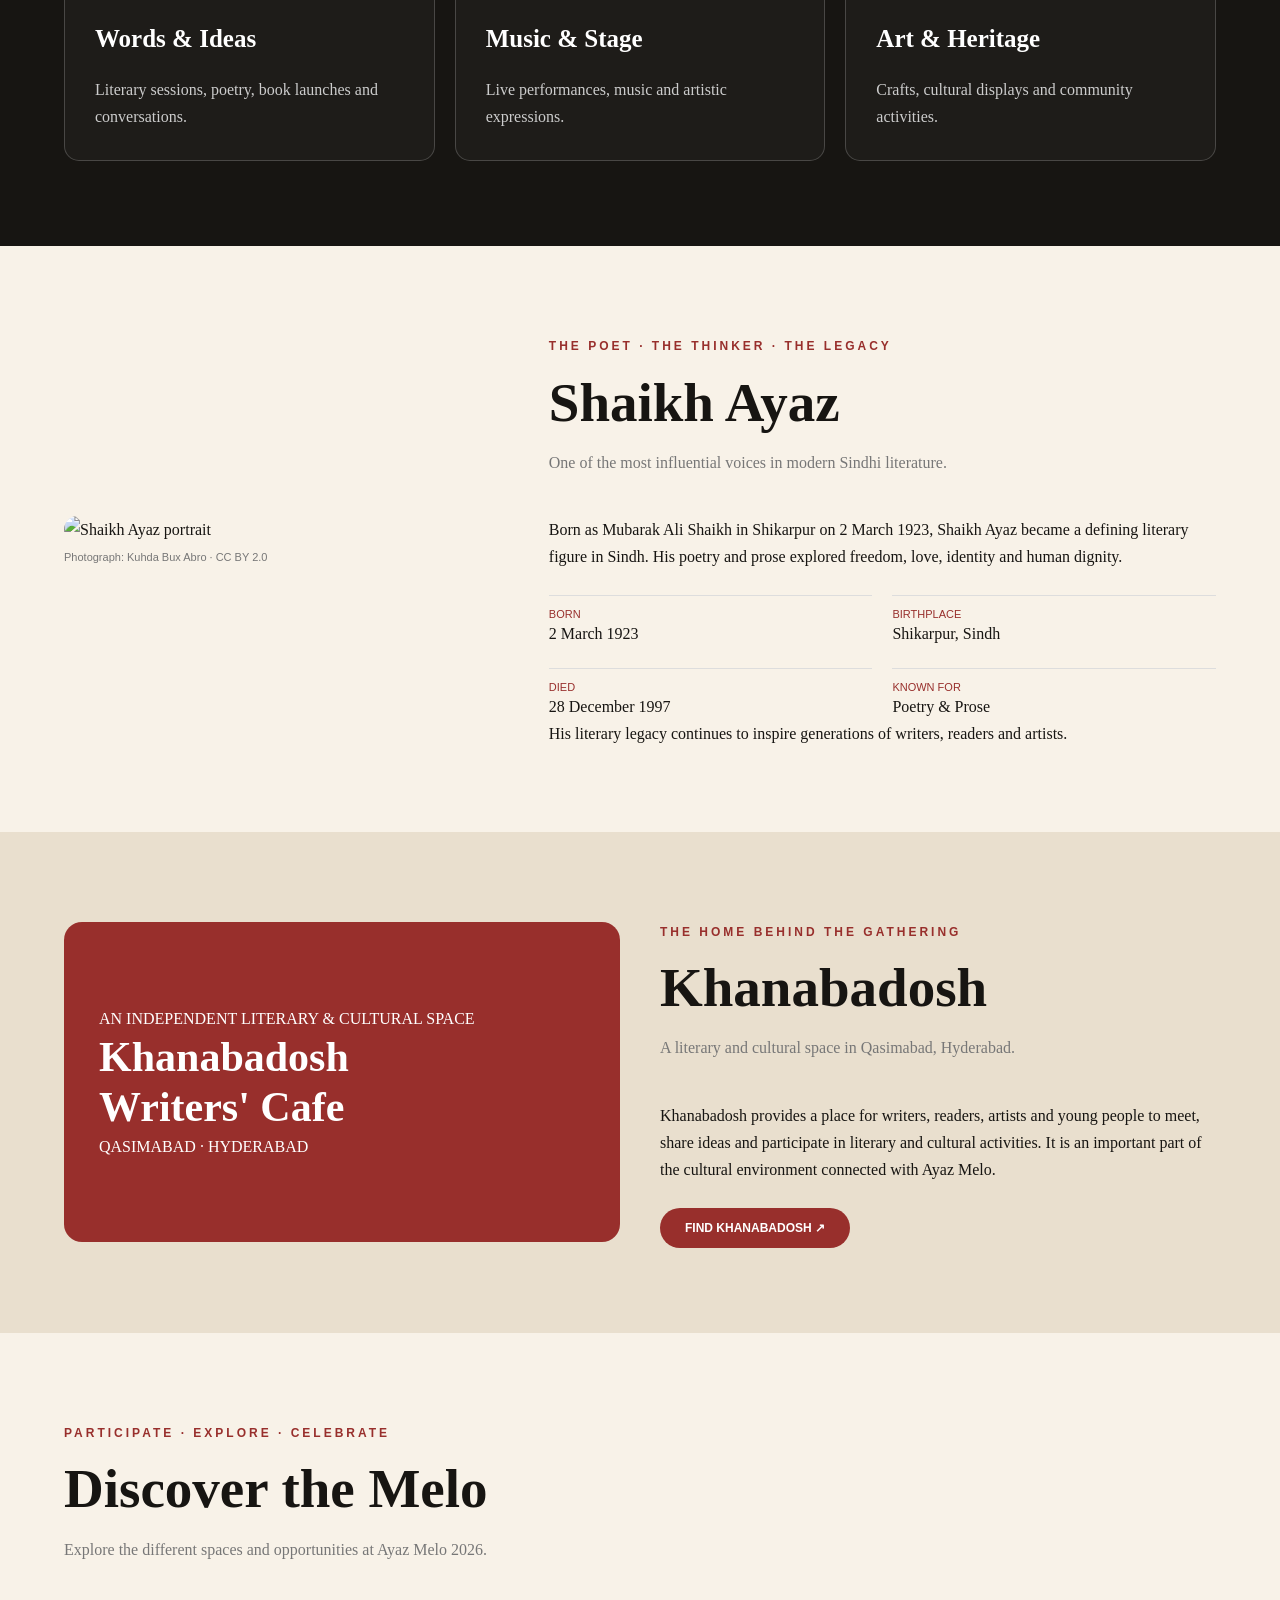
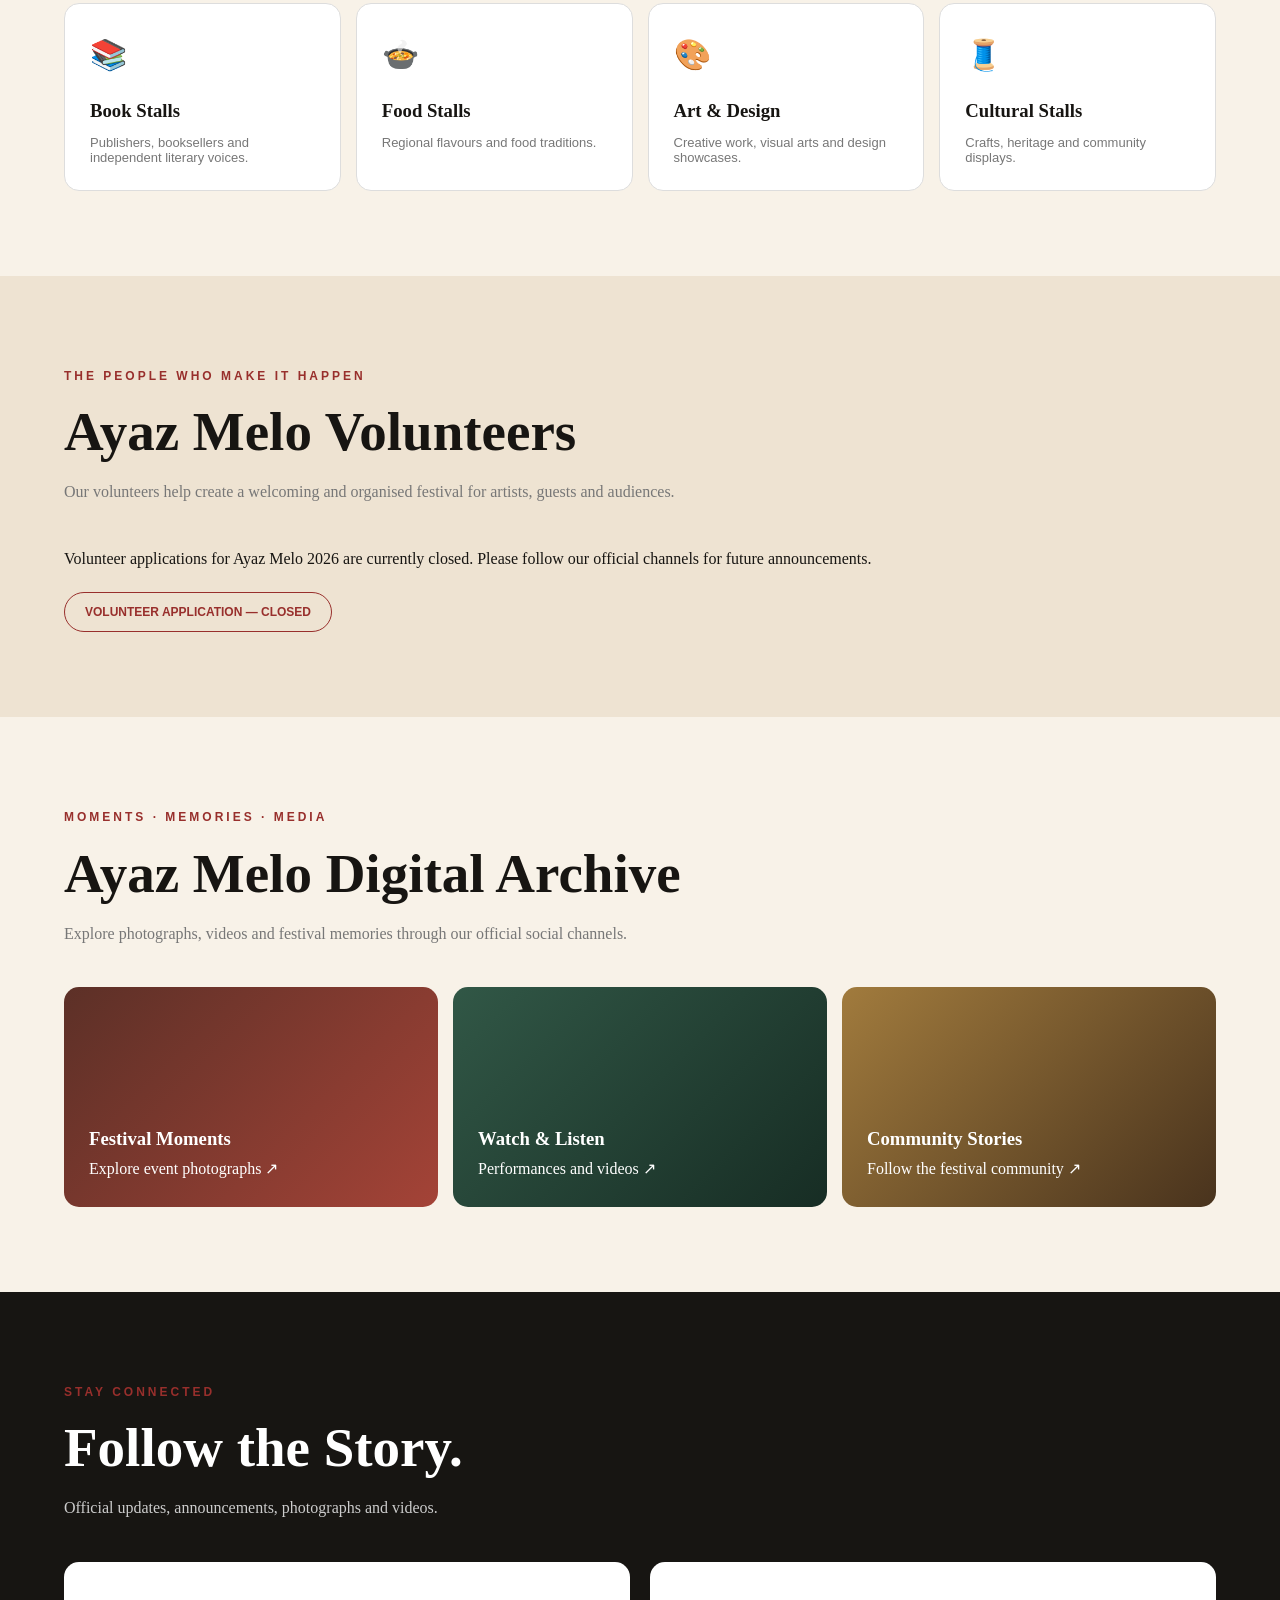
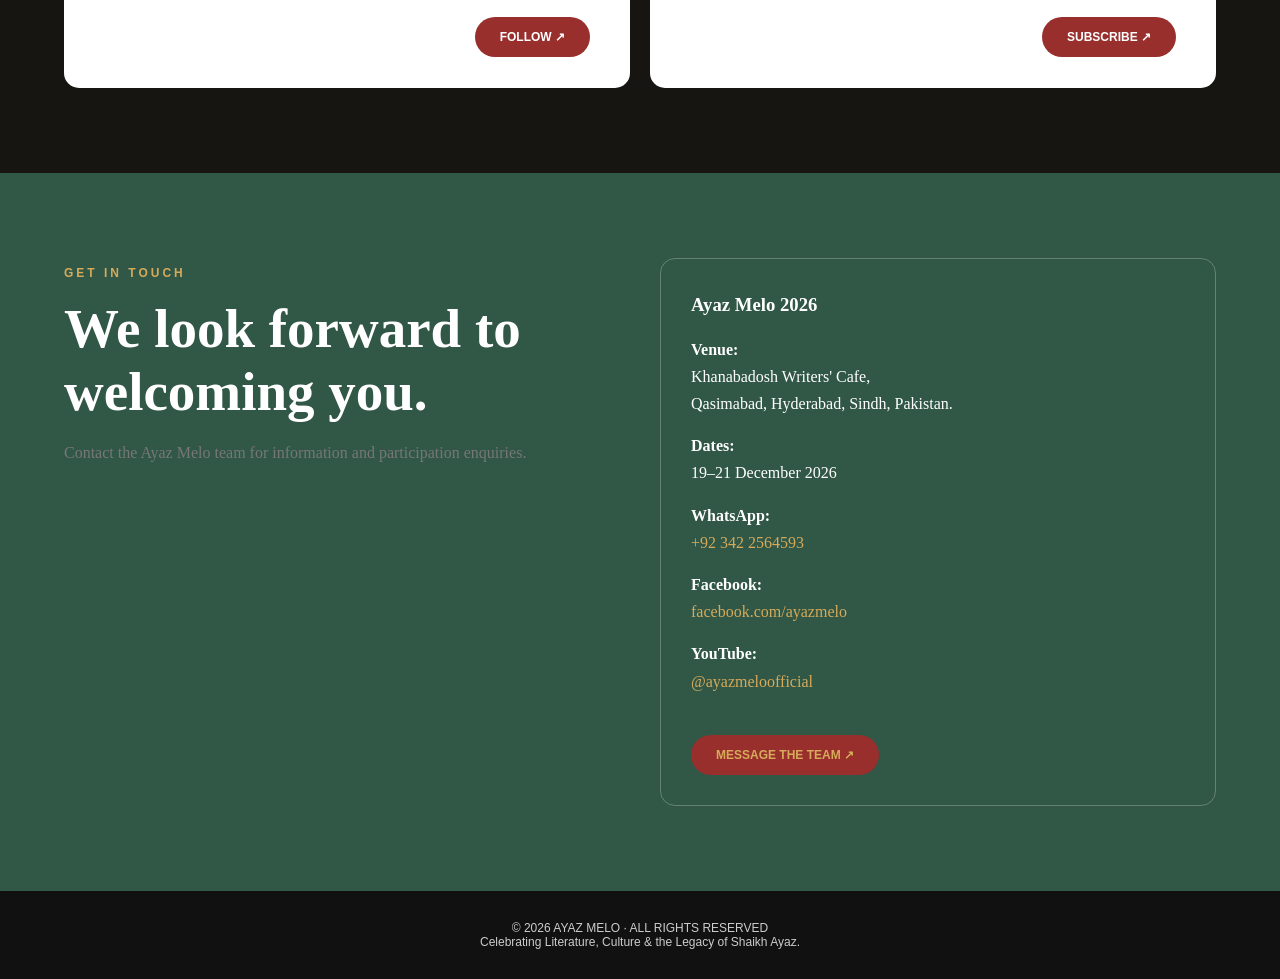
==== commit 76bff272: "Create complete Ayaz Melo 2026 website with responsive design and digital assistant Add festival sec" ====
--- a/index.html
+++ b/index.html
@@ -1,695 +1,1122 @@
 <!DOCTYPE html>
-<html lang="en" dir="ltr">
+<html lang="en">
 <head>
 <meta charset="UTF-8">
 <meta name="viewport" content="width=device-width, initial-scale=1.0">
-
-<title>Ayaz Melo 2026 | Celebrating Literature & Culture</title>
-
-<meta name="description" content="Ayaz Melo 2026 – Celebrating Literature, Culture and the Legacy of Shaikh Ayaz. Hosted by Khanabadosh Writers Cafe, Hyderabad, Sindh.">
+<meta name="theme-color" content="#171512">
+
+<title>Ayaz Melo 2026 | Literature & Culture</title>
+
+<meta name="description" content="Ayaz Melo 2026 - Celebrating Literature, Culture and the Legacy of Shaikh Ayaz in Hyderabad, Sindh.">
 
 <style>
 :root {
-  --red: #a52b32;
-  --blue: #174c68;
-  --cream: #fff8e9;
-  --gold: #d4a64b;
-  --dark: #211d1a;
+  --red:#982f2c;
+  --gold:#d6aa59;
+  --dark:#171512;
+  --cream:#f8f2e8;
+  --green:#315746;
 }
 
 * {
-  margin: 0;
-  padding: 0;
-  box-sizing: border-box;
-}
-
-html { scroll-behavior: smooth; }
+  margin:0;
+  padding:0;
+  box-sizing:border-box;
+  scroll-behavior:smooth;
+}
 
 body {
-  font-family: Arial, sans-serif;
-  background: var(--cream);
-  color: var(--dark);
-  line-height: 1.8;
-}
-
-body[dir="rtl"] {
-  text-align: right;
-  font-family: Arial, sans-serif;
-}
-
-body[dir="ltr"] {
-  text-align: left;
-}
-
-/* AJRAK INSPIRED PATTERN */
-.ajrak {
-  background-color: var(--blue);
-  background-image:
-    repeating-linear-gradient(45deg,
-      transparent 0px, transparent 12px,
-      rgba(255,255,255,.12) 12px, rgba(255,255,255,.12) 14px),
-    repeating-linear-gradient(-45deg,
-      transparent 0px, transparent 12px,
-      rgba(255,255,255,.12) 12px, rgba(255,255,255,.12) 14px);
-}
-
-/* TOP BAR */
+  background:var(--cream);
+  color:var(--dark);
+  font-family:Georgia,serif;
+  line-height:1.7;
+}
+
+a {
+  text-decoration:none;
+  color:inherit;
+}
+
+.container {
+  width:90%;
+  max-width:1200px;
+  margin:auto;
+}
+
 .topbar {
-  background: var(--red);
-  color: white;
-  text-align: center;
-  padding: 7px;
-  font-size: 14px;
-}
-
-/* NAVIGATION */
+  background:var(--dark);
+  color:white;
+  text-align:center;
+  padding:9px;
+  font:12px Arial,sans-serif;
+  letter-spacing:2px;
+}
+
+header {
+  background:var(--cream);
+  position:sticky;
+  top:0;
+  z-index:1000;
+  box-shadow:0 2px 12px #0001;
+}
+
 nav {
-  background: #fffaf0;
-  padding: 14px 5%;
-  display: flex;
-  justify-content: space-between;
-  align-items: center;
-  flex-wrap: wrap;
-  gap: 15px;
-  border-bottom: 4px solid var(--red);
+  max-width:1200px;
+  margin:auto;
+  padding:15px 5%;
+  display:flex;
+  justify-content:space-between;
+  align-items:center;
 }
 
 .logo {
-  color: var(--red);
-  font-size: 25px;
-  font-weight: bold;
-}
-
-nav ul {
-  display: flex;
-  gap: 18px;
-  flex-wrap: wrap;
-  list-style: none;
-}
-
-nav a {
-  text-decoration: none;
-  color: var(--dark);
-  font-size: 14px;
-  font-weight: bold;
-}
-
-nav a:hover { color: var(--red); }
-
-.language-switcher {
-  display: flex;
-  gap: 6px;
-}
-
-.language-switcher button {
-  background: white;
-  border: 1px solid var(--red);
-  color: var(--red);
-  padding: 7px 12px;
-  cursor: pointer;
-  border-radius: 4px;
-  font-weight: bold;
-}
-
-.language-switcher button.active,
-.language-switcher button:hover {
-  background: var(--red);
-  color: white;
-}
-
-/* FLAGS */
-.flags {
-  display: flex;
-  justify-content: center;
-  overflow: hidden;
-}
-
-.flag {
-  width: 0;
-  height: 0;
-  border-left: 18px solid transparent;
-  border-right: 18px solid transparent;
-  border-top: 35px solid var(--red);
-}
-
-.flag:nth-child(even) { border-top-color: var(--gold); }
-.flag:nth-child(3n) { border-top-color: var(--blue); }
-
-/* HERO */
+  font:bold 22px Arial,sans-serif;
+  color:var(--red);
+  letter-spacing:2px;
+}
+
+.logo small {
+  display:block;
+  font-size:10px;
+  color:#777;
+}
+
+.navlinks {
+  display:flex;
+  gap:20px;
+  align-items:center;
+  font:12px Arial,sans-serif;
+  font-weight:bold;
+}
+
+.navlinks a:hover {
+  color:var(--red);
+}
+
+.menu {
+  display:none;
+  font-size:25px;
+  background:none;
+  border:none;
+}
+
 .hero {
-  min-height: 570px;
-  display: flex;
-  align-items: center;
-  justify-content: center;
-  text-align: center;
-  color: white;
-  padding: 55px 20px;
-  border-bottom: 8px solid var(--red);
+  min-height:650px;
+  background:
+  linear-gradient(90deg,rgba(15,13,11,.94),rgba(15,13,11,.55)),
+  repeating-linear-gradient(45deg,#34251f 0px,#34251f 12px,#51342b 13px,#51342b 15px);
+  color:white;
+  display:flex;
+  align-items:center;
+  padding:80px 0;
 }
 
 .hero-content {
-  max-width: 900px;
+  max-width:800px;
+}
+
+.tag {
+  color:var(--gold);
+  letter-spacing:4px;
+  font:12px Arial,sans-serif;
 }
 
 .hero h1 {
-  font-size: clamp(42px, 8vw, 85px);
-  color: #fff2d1;
-  line-height: 1.2;
-  text-shadow: 2px 3px 8px #000;
-}
-
-.hero h2 {
-  font-size: 26px;
-  margin: 20px 0;
+  font-size:clamp(48px,8vw,90px);
+  line-height:1.05;
+  margin:25px 0;
+}
+
+.hero h1 span {
+  color:var(--gold);
+  font-style:italic;
 }
 
 .hero p {
-  font-size: 18px;
-}
-
-.hero-date {
-  display: inline-block;
-  background: var(--red);
-  color: white;
-  padding: 12px 28px;
-  margin-top: 25px;
-  border: 2px solid var(--gold);
-  font-size: 19px;
+  font-size:19px;
+  max-width:650px;
+  color:#e6ded2;
 }
 
 .btn {
-  display: inline-block;
-  background: var(--red);
-  color: white;
-  padding: 12px 25px;
-  text-decoration: none;
-  margin: 8px;
-  border: 1px solid var(--gold);
-  border-radius: 4px;
-}
-
-.btn:hover { background: var(--blue); }
-
-/* SECTIONS */
-section { padding: 70px 7%; }
+  display:inline-block;
+  background:var(--red);
+  color:white;
+  padding:13px 25px;
+  border-radius:30px;
+  margin:25px 10px 0 0;
+  font:bold 12px Arial,sans-serif;
+  transition:.3s;
+}
+
+.btn:hover {
+  background:#70211e;
+  transform:translateY(-3px);
+}
+
+.btn-outline {
+  border:1px solid white;
+  background:transparent;
+}
+
+section {
+  padding:85px 0;
+}
 
 .section-title {
-  text-align: center;
-  font-size: 34px;
-  color: var(--red);
-  margin-bottom: 35px;
-}
-
-.section-title:after {
-  content: "";
-  display: block;
-  width: 90px;
-  height: 4px;
-  background: var(--gold);
-  margin: 12px auto;
-}
-
-/* ABOUT */
-.about-content {
-  max-width: 950px;
-  margin: auto;
-  text-align: center;
-  font-size: 18px;
-}
-
-/* KHANABADOSH */
+  margin-bottom:40px;
+}
+
+.section-title small {
+  color:var(--red);
+  font:bold 12px Arial,sans-serif;
+  letter-spacing:3px;
+}
+
+.section-title h2 {
+  font-size:clamp(34px,5vw,55px);
+  line-height:1.15;
+  margin-top:12px;
+}
+
+.section-title p {
+  color:#777;
+  max-width:650px;
+  margin-top:15px;
+}
+
+.about-grid {
+  display:grid;
+  grid-template-columns:1fr 1fr;
+  gap:45px;
+  align-items:center;
+}
+
+.quote {
+  background:var(--green);
+  color:white;
+  padding:40px;
+  border-radius:18px;
+  font-size:26px;
+}
+
+.quote small {
+  display:block;
+  color:var(--gold);
+  margin-top:20px;
+  font:11px Arial,sans-serif;
+}
+
+.dark-section {
+  background:var(--dark);
+  color:white;
+}
+
+.dark-section .section-title p {
+  color:#ccc;
+}
+
+.features {
+  display:grid;
+  grid-template-columns:repeat(3,1fr);
+  gap:20px;
+}
+
+.feature {
+  border:1px solid #ffffff30;
+  padding:30px;
+  border-radius:15px;
+  background:#ffffff08;
+}
+
+.feature h3 {
+  font-size:25px;
+  margin:15px 0;
+}
+
+.feature p {
+  color:#ccc;
+}
+
+.feature span {
+  color:var(--gold);
+  font:12px Arial,sans-serif;
+}
+
+.ayaz-grid {
+  display:grid;
+  grid-template-columns:.8fr 1.2fr;
+  gap:40px;
+  align-items:center;
+}
+
+.ayaz-image img {
+  width:100%;
+  border-radius:18px;
+  display:block;
+}
+
+.ayaz-image small {
+  display:block;
+  font:11px Arial,sans-serif;
+  color:#777;
+  margin-top:8px;
+}
+
+.facts {
+  display:grid;
+  grid-template-columns:1fr 1fr;
+  gap:20px;
+  margin-top:25px;
+}
+
+.fact {
+  border-top:1px solid #ddd;
+  padding-top:12px;
+}
+
+.fact b {
+  display:block;
+  color:var(--red);
+  font:11px Arial,sans-serif;
+  text-transform:uppercase;
+}
+
 .khanabadosh {
-  background: #f1e4cf;
-  border-top: 7px solid var(--red);
-  border-bottom: 7px solid var(--blue);
-}
-
-.khanabadosh-box {
-  max-width: 950px;
-  margin: auto;
-  text-align: center;
-  padding: 35px;
-  border: 2px solid var(--gold);
-  background: #fffaf0;
-}
-
-.khanabadosh-box h3 {
-  color: var(--blue);
-  font-size: 30px;
-}
-
-/* SHAikh AYAZ */
-.ayaz-content {
-  display: flex;
-  gap: 35px;
-  align-items: center;
-  justify-content: center;
-  flex-wrap: wrap;
-}
-
-.ayaz-content img {
-  width: 280px;
-  max-width: 100%;
-  border: 8px solid var(--red);
-  outline: 3px solid var(--gold);
-}
-
-.ayaz-text { max-width: 550px; }
-
-/* HISTORY */
-.history { background: #f4eadb; }
-
-.timeline {
-  max-width: 750px;
-  margin: auto;
-}
-
-.timeline-item {
-  margin: 20px 0;
-  padding: 20px;
-  background: white;
-  border-left: 5px solid var(--red);
-}
-
-body[dir="rtl"] .timeline-item {
-  border-left: none;
-  border-right: 5px solid var(--red);
-}
-
-/* CARDS */
-.cards {
-  display: grid;
-  grid-template-columns: repeat(auto-fit, minmax(220px, 1fr));
-  gap: 20px;
-}
-
-.card {
-  background: white;
-  text-align: center;
-  padding: 25px 15px;
-  border: 1px solid #d8c49c;
-  border-bottom: 5px solid var(--red);
-  box-shadow: 0 4px 12px rgba(0,0,0,.07);
-}
-
-.card h3 { color: var(--blue); }
-
-/* GALLERY */
-.gallery {
-  background: #f4eadb;
+  background:#e9dfce;
+}
+
+.khana-box {
+  display:grid;
+  grid-template-columns:1fr 1fr;
+  gap:40px;
+  align-items:center;
+}
+
+.khana-art {
+  background:var(--red);
+  color:white;
+  border-radius:18px;
+  padding:50px 35px;
+  min-height:320px;
+  display:flex;
+  justify-content:center;
+  flex-direction:column;
+}
+
+.khana-art h2 {
+  font-size:42px;
+  line-height:1.2;
+}
+
+.activity-grid {
+  display:grid;
+  grid-template-columns:repeat(4,1fr);
+  gap:15px;
+}
+
+.activity {
+  background:white;
+  padding:25px;
+  border-radius:15px;
+  border:1px solid #ddd;
+  transition:.3s;
+}
+
+.activity:hover {
+  transform:translateY(-5px);
+  box-shadow:0 10px 25px #0001;
+}
+
+.activity .icon {
+  font-size:30px;
+}
+
+.activity h3 {
+  margin:15px 0 8px;
+}
+
+.activity p {
+  color:#777;
+  font:13px Arial,sans-serif;
+}
+
+.volunteer {
+  background:#eee3d2;
+}
+
+.closed {
+  display:inline-block;
+  padding:12px 20px;
+  border:1px solid var(--red);
+  color:var(--red);
+  border-radius:30px;
+  margin-top:20px;
+  font:bold 12px Arial,sans-serif;
 }
 
 .gallery-grid {
-  display: grid;
-  grid-template-columns: repeat(auto-fit, minmax(220px, 1fr));
-  gap: 15px;
-}
-
-.gallery-grid img {
-  width: 100%;
-  height: 220px;
-  object-fit: cover;
-  border: 5px solid white;
-}
-
-/* CONTACT */
+  display:grid;
+  grid-template-columns:repeat(3,1fr);
+  gap:15px;
+}
+
+.gallery-card {
+  min-height:220px;
+  background:linear-gradient(135deg,#5c3027,#a44337);
+  border-radius:15px;
+  color:white;
+  display:flex;
+  justify-content:end;
+  flex-direction:column;
+  padding:25px;
+}
+
+.gallery-card:nth-child(2) {
+  background:linear-gradient(135deg,#315746,#172d24);
+}
+
+.gallery-card:nth-child(3) {
+  background:linear-gradient(135deg,#a17b3d,#49331d);
+}
+
+.social-grid {
+  display:grid;
+  grid-template-columns:1fr 1fr;
+  gap:20px;
+}
+
+.social-card {
+  background:white;
+  padding:30px;
+  border-radius:15px;
+  display:flex;
+  align-items:center;
+  justify-content:space-between;
+  gap:15px;
+}
+
+.social-card h3 {
+  font-size:23px;
+}
+
 .contact {
-  background: var(--blue);
-  color: white;
-  text-align: center;
-}
-
-.contact .section-title { color: #ffe5ae; }
-
-.contact a { color: #ffe5ae; }
-
-/* FOOTER */
+  background:var(--green);
+  color:white;
+}
+
+.contact-grid {
+  display:grid;
+  grid-template-columns:1fr 1fr;
+  gap:40px;
+}
+
+.contact-box {
+  border:1px solid #ffffff40;
+  padding:30px;
+  border-radius:15px;
+}
+
+.contact-box p {
+  margin:15px 0;
+}
+
+.contact-box a {
+  color:var(--gold);
+}
+
 footer {
-  background: #201d1a;
-  color: white;
-  text-align: center;
-  padding: 25px;
-  border-top: 6px solid var(--red);
-}
-
-@media(max-width:750px) {
-  nav { justify-content: center; }
-  nav ul { justify-content: center; gap: 12px; }
-  .hero { min-height: 470px; }
-  .hero h2 { font-size: 21px; }
-  section { padding: 45px 5%; }
+  background:#111;
+  color:#ccc;
+  padding:30px 5%;
+  text-align:center;
+  font:12px Arial,sans-serif;
+}
+
+/* CHAT ASSISTANT */
+
+.chat-button {
+  position:fixed;
+  bottom:20px;
+  right:20px;
+  z-index:2000;
+  background:var(--red);
+  color:white;
+  border:none;
+  border-radius:30px;
+  padding:15px 22px;
+  cursor:pointer;
+  font-weight:bold;
+  box-shadow:0 5px 20px #0004;
+}
+
+.chat-window {
+  display:none;
+  position:fixed;
+  bottom:85px;
+  right:15px;
+  width:min(350px,calc(100% - 30px));
+  background:white;
+  border-radius:18px;
+  box-shadow:0 10px 40px #0003;
+  z-index:2000;
+  overflow:hidden;
+}
+
+.chat-header {
+  background:var(--dark);
+  color:white;
+  padding:17px;
+  font:bold 14px Arial;
+  display:flex;
+  justify-content:space-between;
+}
+
+.chat-header button {
+  background:none;
+  border:none;
+  color:white;
+  font-size:20px;
+}
+
+.chat-messages {
+  height:260px;
+  padding:15px;
+  overflow:auto;
+  font:13px Arial,sans-serif;
+}
+
+.message {
+  background:#eee8df;
+  padding:11px;
+  border-radius:12px;
+  margin-bottom:10px;
+}
+
+.user-message {
+  background:#dceadd;
+  margin-left:30px;
+}
+
+.chat-form {
+  display:flex;
+  border-top:1px solid #ddd;
+}
+
+.chat-form input {
+  flex:1;
+  padding:14px;
+  border:none;
+  outline:none;
+  min-width:0;
+}
+
+.chat-form button {
+  border:none;
+  background:var(--red);
+  color:white;
+  padding:12px;
+}
+
+/* RESPONSIVE DESIGN */
+
+@media(max-width:850px) {
+  .navlinks {
+    display:none;
+    position:absolute;
+    top:65px;
+    left:5%;
+    width:90%;
+    background:white;
+    padding:20px;
+    border-radius:12px;
+    flex-direction:column;
+    align-items:flex-start;
+    box-shadow:0 10px 25px #0002;
+  }
+
+  .navlinks.show {
+    display:flex;
+  }
+
+  .menu {
+    display:block;
+  }
+
+  .features {
+    grid-template-columns:1fr;
+  }
+
+  .activity-grid {
+    grid-template-columns:1fr 1fr;
+  }
+
+  .about-grid,
+  .ayaz-grid,
+  .khana-box,
+  .contact-grid {
+    grid-template-columns:1fr;
+  }
+}
+
+@media(max-width:550px) {
+  section {
+    padding:60px 0;
+  }
+
+  .hero {
+    min-height:580px;
+  }
+
+  .hero p {
+    font-size:16px;
+  }
+
+  .activity-grid,
+  .gallery-grid,
+  .social-grid {
+    grid-template-columns:1fr;
+  }
+
+  .social-card {
+    flex-wrap:wrap;
+  }
+
+  .social-card .btn {
+    margin-top:5px;
+  }
+
+  .facts {
+    grid-template-columns:1fr 1fr;
+  }
+
+  .quote {
+    padding:25px;
+    font-size:22px;
+  }
 }
 </style>
 </head>
 
-<body dir="ltr">
+<body>
 
 <div class="topbar">
-  <span data-i18n="topbar">Sindh's Celebration of Literature, Culture & Ideas</span>
-</div>
-
+HYDERABAD, SINDH · 19–21 DECEMBER 2026
+</div>
+
+<header>
 <nav>
-  <div class="logo">AYAZ MELO 2026</div>
-
-  <ul>
-    <li><a href="#home" data-i18n="nav_home">Home</a></li>
-    <li><a href="#about" data-i18n="nav_about">About</a></li>
-    <li><a href="#khanabadosh" data-i18n="nav_khanabadosh">Khanabadosh</a></li>
-    <li><a href="#shaikh-ayaz" data-i18n="nav_ayaz">Shaikh Ayaz</a></li>
-    <li><a href="#history" data-i18n="nav_history">History</a></li>
-    <li><a href="#programmes" data-i18n="nav_programmes">Programmes</a></li>
-    <li><a href="#team" data-i18n="nav_team">Team</a></li>
-    <li><a href="#contact" data-i18n="nav_contact">Contact</a></li>
-  </ul>
-
-  <div class="language-switcher">
-    <button class="active" onclick="setLanguage('en')">EN</button>
-    <button onclick="setLanguage('ur')">اردو</button>
-    <button onclick="setLanguage('sd')">سنڌي</button>
-  </div>
+
+<a href="#home" class="logo">
+AYAZ MELO
+<small>2026 · LITERATURE & CULTURE</small>
+</a>
+
+<button class="menu" id="menuBtn">☰</button>
+
+<div class="navlinks" id="navLinks">
+<a href="#about">ABOUT</a>
+<a href="#shaikh-ayaz">SHAIKH AYAZ</a>
+<a href="#khanabadosh">KHANABADOSH</a>
+<a href="#activities">ACTIVITIES</a>
+<a href="#volunteers">VOLUNTEERS</a>
+<a href="#gallery">GALLERY</a>
+<a href="#contact">CONTACT</a>
+</div>
+
 </nav>
-
-<div class="flags">
-  <div class="flag"></div><div class="flag"></div>
-  <div class="flag"></div><div class="flag"></div>
-  <div class="flag"></div><div class="flag"></div>
-  <div class="flag"></div><div class="flag"></div>
-  <div class="flag"></div><div class="flag"></div>
-  <div class="flag"></div><div class="flag"></div>
-</div>
-
-<header class="hero ajrak" id="home">
-  <div class="hero-content">
-    <h1 data-i18n="hero_title">AYAZ MELO 2026</h1>
-    <h2 data-i18n="hero_subtitle">Celebrating Literature, Culture & the Legacy of Shaikh Ayaz</h2>
-    <p data-i18n="hero_text">A gathering of writers, poets, artists, thinkers and culture lovers.</p>
-    <div class="hero-date" data-i18n="hero_date">19–21 December 2026</div>
-    <br>
-    <a href="#about" class="btn" data-i18n="hero_button">Explore the Festival</a>
-  </div>
 </header>
 
+<!-- HERO -->
+
+<section class="hero" id="home">
+<div class="container hero-content">
+
+<div class="tag">THE 12TH EDITION · HYDERABAD SINDH</div>
+
+<h1>
+Where words<br>
+become <span>heritage.</span>
+</h1>
+
+<p>
+A celebration of literature, music, art and the living cultural spirit of Sindh — inspired by the timeless legacy of Shaikh Ayaz.
+</p>
+
+<a class="btn" href="#about">DISCOVER AYAZ MELO</a>
+
+<a class="btn btn-outline"
+href="https://www.youtube.com/@ayazmeloofficial"
+target="_blank">
+WATCH ON YOUTUBE ↗
+</a>
+
+</div>
+</section>
+
+<!-- ABOUT -->
+
 <section id="about">
-  <h2 class="section-title" data-i18n="about_title">About Ayaz Melo</h2>
-  <div class="about-content">
-    <p data-i18n="about_text">
-      Ayaz Melo is a literary and cultural festival dedicated to the thought,
-      poetry and legacy of Shaikh Ayaz. It brings together writers, poets,
-      intellectuals, musicians, artists, students and people who celebrate
-      literature and culture.
-    </p>
-    <br>
-    <p data-i18n="about_start">
-      The festival began in 2014 on the platform of Khanabadosh.
-      In 2026, Ayaz Melo celebrates its 12th edition.
-    </p>
-  </div>
+<div class="container about-grid">
+
+<div>
+<div class="section-title">
+<small>ABOUT THE FESTIVAL</small>
+<h2>More than a festival. A cultural home.</h2>
+<p>
+Ayaz Melo brings together literature, music, art, theatre, ideas and the cultural identity of Sindh.
+</p>
+</div>
+
+<p>
+Rooted in the literary spirit of Shaikh Ayaz, the festival creates a platform for writers, artists, intellectuals, students and audiences to celebrate creativity and cultural heritage.
+</p>
+</div>
+
+<div class="quote">
+“Literature keeps a people's memory alive and gives imagination a place to belong.”
+<small>THE SPIRIT OF AYAZ MELO</small>
+</div>
+
+</div>
 </section>
 
+<!-- FESTIVAL FEATURES -->
+
+<section class="dark-section">
+<div class="container">
+
+<div class="section-title">
+<small>THE EXPERIENCE</small>
+<h2>Many voices. One cultural conversation.</h2>
+<p>Discover the different expressions of creativity and culture.</p>
+</div>
+
+<div class="features">
+
+<div class="feature">
+<span>01 / LITERATURE</span>
+<h3>Words & Ideas</h3>
+<p>Literary sessions, poetry, book launches and conversations.</p>
+</div>
+
+<div class="feature">
+<span>02 / PERFORMANCE</span>
+<h3>Music & Stage</h3>
+<p>Live performances, music and artistic expressions.</p>
+</div>
+
+<div class="feature">
+<span>03 / CULTURE</span>
+<h3>Art & Heritage</h3>
+<p>Crafts, cultural displays and community activities.</p>
+</div>
+
+</div>
+</div>
+</section>
+
+<!-- SHAIKH AYAZ -->
+
+<section id="shaikh-ayaz">
+<div class="container ayaz-grid">
+
+<div class="ayaz-image">
+<img
+src="https://live.staticflickr.com/108/310837215_5caca6dba0_o.jpg"
+alt="Shaikh Ayaz portrait"
+loading="lazy">
+
+<small>Photograph: Kuhda Bux Abro · CC BY 2.0</small>
+</div>
+
+<div>
+<div class="section-title">
+<small>THE POET · THE THINKER · THE LEGACY</small>
+<h2>Shaikh Ayaz</h2>
+<p>
+One of the most influential voices in modern Sindhi literature.
+</p>
+</div>
+
+<p>
+Born as Mubarak Ali Shaikh in Shikarpur on 2 March 1923, Shaikh Ayaz became a defining literary figure in Sindh. His poetry and prose explored freedom, love, identity and human dignity.
+</p>
+
+<div class="facts">
+<div class="fact"><b>Born</b>2 March 1923</div>
+<div class="fact"><b>Birthplace</b>Shikarpur, Sindh</div>
+<div class="fact"><b>Died</b>28 December 1997</div>
+<div class="fact"><b>Known For</b>Poetry & Prose</div>
+</div>
+
+<p>
+His literary legacy continues to inspire generations of writers, readers and artists.
+</p>
+
+</div>
+</div>
+</section>
+
+<!-- KHANABADOSH -->
+
 <section class="khanabadosh" id="khanabadosh">
-  <h2 class="section-title" data-i18n="kh_title">Khanabadosh Writers' Cafe</h2>
-  <div class="khanabadosh-box">
-    <h3 data-i18n="kh_subtitle">A Home for Literature, Ideas and Culture</h3>
-    <p data-i18n="kh_text">
-      Khanabadosh Writers' Cafe, located in Qasimabad, Hyderabad, Sindh,
-      is an important centre for literary, intellectual and cultural activities.
-      Ayaz Melo began in 2014 on the platform of Khanabadosh.
-    </p>
-    <br>
-    <strong data-i18n="kh_location">Qasimabad, Hyderabad, Sindh, Pakistan</strong>
-  </div>
+<div class="container khana-box">
+
+<div class="khana-art">
+<p>AN INDEPENDENT LITERARY & CULTURAL SPACE</p>
+<h2>Khanabadosh<br>Writers' Cafe</h2>
+<p>QASIMABAD · HYDERABAD</p>
+</div>
+
+<div>
+<div class="section-title">
+<small>THE HOME BEHIND THE GATHERING</small>
+<h2>Khanabadosh</h2>
+<p>
+A literary and cultural space in Qasimabad, Hyderabad.
+</p>
+</div>
+
+<p>
+Khanabadosh provides a place for writers, readers, artists and young people to meet, share ideas and participate in literary and cultural activities. It is an important part of the cultural environment connected with Ayaz Melo.
+</p>
+
+<a class="btn"
+href="https://www.google.com/maps/search/?api=1&query=Khanabadosh+Writers+Cafe+Qasimabad+Hyderabad"
+target="_blank">
+FIND KHANABADOSH ↗
+</a>
+
+</div>
+</div>
 </section>
 
-<section id="shaikh-ayaz">
-  <h2 class="section-title" data-i18n="ayaz_title">Shaikh Ayaz</h2>
-  <div class="ayaz-content">
-    <img src="images/shaikh-ayaz.jpg" alt="Shaikh Ayaz">
-    <div class="ayaz-text">
-      <h3 data-i18n="ayaz_subtitle">The Voice of Sindh</h3>
-      <p data-i18n="ayaz_text">
-        Shaikh Ayaz was one of the most influential poets and literary
-        figures of Sindhi literature. His poetry reflects love, freedom,
-        humanity, resistance and the spirit of Sindh.
-      </p>
-    </div>
-  </div>
+<!-- ACTIVITIES -->
+
+<section id="activities">
+<div class="container">
+
+<div class="section-title">
+<small>PARTICIPATE · EXPLORE · CELEBRATE</small>
+<h2>Discover the Melo</h2>
+<p>Explore the different spaces and opportunities at Ayaz Melo 2026.</p>
+</div>
+
+<div class="activity-grid">
+
+<a class="activity"
+href="https://wa.me/923422564593?text=I%20want%20information%20about%20book%20stalls.">
+<div class="icon">📚</div>
+<h3>Book Stalls</h3>
+<p>Publishers, booksellers and independent literary voices.</p>
+</a>
+
+<a class="activity"
+href="https://wa.me/923422564593?text=I%20want%20information%20about%20food%20stalls.">
+<div class="icon">🍲</div>
+<h3>Food Stalls</h3>
+<p>Regional flavours and food traditions.</p>
+</a>
+
+<a class="activity"
+href="https://wa.me/923422564593?text=I%20want%20information%20about%20art%20and%20design.">
+<div class="icon">🎨</div>
+<h3>Art & Design</h3>
+<p>Creative work, visual arts and design showcases.</p>
+</a>
+
+<a class="activity"
+href="https://wa.me/923422564593?text=I%20want%20information%20about%20cultural%20stalls.">
+<div class="icon">🧵</div>
+<h3>Cultural Stalls</h3>
+<p>Crafts, heritage and community displays.</p>
+</a>
+
+</div>
+</div>
 </section>
 
-<section class="history" id="history">
-  <h2 class="section-title" data-i18n="history_title">Our Journey</h2>
-  <div class="timeline">
-    <div class="timeline-item">
-      <h3 data-i18n="history_2014">2014 – The Beginning</h3>
-      <p data-i18n="history_2014_text">Ayaz Melo began on the platform of Khanabadosh.</p>
-    </div>
-    <div class="timeline-item">
-      <h3 data-i18n="history_11">11 Years of Journey</h3>
-      <p data-i18n="history_11_text">Eleven years of literary and cultural journey.</p>
-    </div>
-    <div class="timeline-item">
-      <h3 data-i18n="history_12">2026 – 12th Edition</h3>
-      <p data-i18n="history_12_text">19–21 December 2026.</p>
-    </div>
-  </div>
+<!-- VOLUNTEERS -->
+
+<section class="volunteer" id="volunteers">
+<div class="container">
+
+<div class="section-title">
+<small>THE PEOPLE WHO MAKE IT HAPPEN</small>
+<h2>Ayaz Melo Volunteers</h2>
+<p>
+Our volunteers help create a welcoming and organised festival for artists, guests and audiences.
+</p>
+</div>
+
+<p>
+Volunteer applications for Ayaz Melo 2026 are currently closed. Please follow our official channels for future announcements.
+</p>
+
+<span class="closed">VOLUNTEER APPLICATION — CLOSED</span>
+
+</div>
 </section>
 
-<section id="programmes">
-  <h2 class="section-title" data-i18n="programmes_title">Festival Programmes</h2>
-  <div class="cards">
-    <div class="card"><h3 data-i18n="p1">Literary Sessions</h3><p data-i18n="p1_text">Poetry, books and intellectual discussions.</p></div>
-    <div class="card"><h3 data-i18n="p2">Music & Performances</h3><p data-i18n="p2_text">Celebrating Sindhi music and artistic expression.</p></div>
-    <div class="card"><h3 data-i18n="p3">Book Stalls</h3><p data-i18n="p3_text">A space for publishers, books and readers.</p></div>
-    <div class="card"><h3 data-i18n="p4">Cultural Activities</h3><p data-i18n="p4_text">Exploring Sindh's traditions and heritage.</p></div>
-    <div class="card"><h3 data-i18n="p5">Youth & Volunteers</h3><p data-i18n="p5_text">Encouraging youth participation and creativity.</p></div>
-    <div class="card"><h3 data-i18n="p6">Art & Exhibitions</h3><p data-i18n="p6_text">Art, photography and cultural displays.</p></div>
-  </div>
+<!-- GALLERY -->
+
+<section id="gallery">
+<div class="container">
+
+<div class="section-title">
+<small>MOMENTS · MEMORIES · MEDIA</small>
+<h2>Ayaz Melo Digital Archive</h2>
+<p>
+Explore photographs, videos and festival memories through our official social channels.
+</p>
+</div>
+
+<div class="gallery-grid">
+
+<a class="gallery-card"
+href="https://www.facebook.com/ayazmelo"
+target="_blank">
+<h3>Festival Moments</h3>
+<p>Explore event photographs ↗</p>
+</a>
+
+<a class="gallery-card"
+href="https://www.youtube.com/@ayazmeloofficial"
+target="_blank">
+<h3>Watch & Listen</h3>
+<p>Performances and videos ↗</p>
+</a>
+
+<a class="gallery-card"
+href="https://www.facebook.com/ayazmelo"
+target="_blank">
+<h3>Community Stories</h3>
+<p>Follow the festival community ↗</p>
+</a>
+
+</div>
+</div>
 </section>
 
-<section id="team">
-  <h2 class="section-title" data-i18n="team_title">People & Organising Team</h2>
-  <div class="cards">
-    <div class="card"><h3>Amar Sindhu</h3><p data-i18n="role_convener">Convener, Ayaz Melo</p></div>
-    <div class="card"><h3>Prof. Dr. Arfana Mallah</h3></div>
-    <div class="card"><h3>Zakia Aijaz</h3></div>
-    <div class="card"><h3>Advocate Irfan Ali Chandio</h3><p data-i18n="role_irfan">Chief Head & Member, Organising Committee</p></div>
-    <div class="card"><h3>Dr. Abdul Majeed Chandio</h3></div>
-    <div class="card"><h3>Taj Joyo</h3></div>
-    <div class="card"><h3>Imdad Chandio</h3></div>
-    <div class="card"><h3>Rehana Mallah</h3></div>
-    <div class="card"><h3>Haseen Musarrat</h3></div>
-    <div class="card"><h3>Atlas Abeer Shah</h3></div>
-    <div class="card"><h3>Naseem Jalbani</h3></div>
-    <div class="card"><h3>Uzma Memon</h3></div>
-  </div>
+<!-- SOCIAL MEDIA -->
+
+<section class="dark-section">
+<div class="container">
+
+<div class="section-title">
+<small>STAY CONNECTED</small>
+<h2>Follow the Story.</h2>
+<p>Official updates, announcements, photographs and videos.</p>
+</div>
+
+<div class="social-grid">
+
+<div class="social-card">
+<div>
+<h3>Facebook</h3>
+<p>News, photographs and announcements.</p>
+</div>
+<a class="btn"
+href="https://www.facebook.com/ayazmelo"
+target="_blank">FOLLOW ↗</a>
+</div>
+
+<div class="social-card">
+<div>
+<h3>YouTube</h3>
+<p>Videos, performances and conversations.</p>
+</div>
+<a class="btn"
+href="https://www.youtube.com/@ayazmeloofficial"
+target="_blank">SUBSCRIBE ↗</a>
+</div>
+
+</div>
+</div>
 </section>
 
-<section class="gallery">
-  <h2 class="section-title" data-i18n="gallery_title">Festival Gallery</h2>
-  <div class="gallery-grid">
-    <img src="images/gallery1.jpg" alt="Ayaz Melo event">
-    <img src="images/gallery2.jpg" alt="Ayaz Melo event">
-    <img src="images/gallery3.jpg" alt="Ayaz Melo event">
-  </div>
+<!-- CONTACT -->
+
+<section class="contact" id="contact">
+<div class="container contact-grid">
+
+<div>
+<div class="section-title">
+<small style="color:var(--gold)">GET IN TOUCH</small>
+<h2>We look forward to welcoming you.</h2>
+<p>Contact the Ayaz Melo team for information and participation enquiries.</p>
+</div>
+</div>
+
+<div class="contact-box">
+
+<h3>Ayaz Melo 2026</h3>
+
+<p>
+<b>Venue:</b><br>
+Khanabadosh Writers' Cafe,<br>
+Qasimabad, Hyderabad, Sindh, Pakistan.
+</p>
+
+<p><b>Dates:</b><br>19–21 December 2026</p>
+
+<p>
+<b>WhatsApp:</b><br>
+<a href="https://wa.me/923422564593">
++92 342 2564593
+</a>
+</p>
+
+<p>
+<b>Facebook:</b><br>
+<a href="https://www.facebook.com/ayazmelo">
+facebook.com/ayazmelo
+</a>
+</p>
+
+<p>
+<b>YouTube:</b><br>
+<a href="https://www.youtube.com/@ayazmeloofficial">
+@ayazmeloofficial
+</a>
+</p>
+
+<a class="btn" href="https://wa.me/923422564593">
+MESSAGE THE TEAM ↗
+</a>
+
+</div>
+</div>
 </section>
 
-<section class="contact" id="contact">
-  <h2 class="section-title" data-i18n="contact_title">Contact Us</h2>
-  <p data-i18n="contact_host">Khanabadosh Writers' Cafe</p>
-  <p data-i18n="contact_location">Qasimabad, Hyderabad, Sindh, Pakistan</p>
-  <p>Phone: <a href="tel:03422564593">03422564593</a></p>
-  <p><a href="https://wa.me/923422564593">WhatsApp</a></p>
-</section>
-
 <footer>
-  <p>AYAZ MELO 2026 | KHANABADOSH WRITERS' CAFE</p>
-  <p data-i18n="footer_text">Celebrating Literature, Culture & the Legacy of Shaikh Ayaz</p>
-  <p>© 2026 Ayaz Melo. All Rights Reserved.</p>
+<p>© 2026 AYAZ MELO · ALL RIGHTS RESERVED</p>
+<p>Celebrating Literature, Culture & the Legacy of Shaikh Ayaz.</p>
 </footer>
 
-<!-- Existing Chatbot HTML -->
-<button id="ayaz-chat-button">💬</button>
-<div id="ayaz-chat-box">
-  <div class="ayaz-header">
-    <div class="ayaz-logo">
-      <span data-i18n="chat_title">Ayaz Melo Assistant</span>
-    </div>
-    <button id="ayaz-close">×</button>
-  </div>
-  <div id="ayaz-messages"></div>
-  <div id="ayaz-options"></div>
-  <div class="ayaz-input-area">
-    <input id="ayaz-input" type="text" placeholder="Ask your question...">
-    <button id="ayaz-send">Send</button>
-  </div>
-  <div class="ayaz-contact">
-    <a href="https://wa.me/923422564593">Contact Us</a>
-  </div>
+<!-- CHAT ASSISTANT -->
+
+<button class="chat-button" id="chatButton">
+Chat with Us
+</button>
+
+<div class="chat-window" id="chatWindow">
+
+<div class="chat-header">
+<span>Ayaz Melo Digital Assistant</span>
+<button id="closeChat">×</button>
+</div>
+
+<div class="chat-messages" id="chatMessages">
+<div class="message">
+Hello! Welcome to Ayaz Melo 2026. I am the digital assistant for Ayaz Melo and Khanabadosh. How can I help you today?
+</div>
+</div>
+
+<form class="chat-form" id="chatForm">
+<input id="chatInput" placeholder="Type your question..." required>
+<button type="submit">SEND</button>
+</form>
+
 </div>
 
 <script>
-const translations = {
-en: {
-topbar:"Sindh's Celebration of Literature, Culture & Ideas",
-nav_home:"Home",nav_about:"About",nav_khanabadosh:"Khanabadosh",
-nav_ayaz:"Shaikh Ayaz",nav_history:"History",nav_programmes:"Programmes",
-nav_team:"Team",nav_contact:"Contact",
-hero_title:"AYAZ MELO 2026",
-hero_subtitle:"Celebrating Literature, Culture & the Legacy of Shaikh Ayaz",
-hero_text:"A gathering of writers, poets, artists, thinkers and culture lovers.",
-hero_date:"19–21 December 2026",hero_button:"Explore the Festival",
-about_title:"About Ayaz Melo",
-about_text:"Ayaz Melo is a literary and cultural festival dedicated to the thought, poetry and legacy of Shaikh Ayaz. It brings together writers, poets, intellectuals, musicians, artists, students and people who celebrate literature and culture.",
-about_start:"The festival began in 2014 on the platform of Khanabadosh. In 2026, Ayaz Melo celebrates its 12th edition.",
-kh_title:"Khanabadosh Writers' Cafe",
-kh_subtitle:"A Home for Literature, Ideas and Culture",
-kh_text:"Khanabadosh Writers' Cafe, located in Qasimabad, Hyderabad, Sindh, is an important centre for literary, intellectual and cultural activities. Ayaz Melo began in 2014 on the platform of Khanabadosh.",
-kh_location:"Qasimabad, Hyderabad, Sindh, Pakistan",
-ayaz_title:"Shaikh Ayaz",ayaz_subtitle:"The Voice of Sindh",
-ayaz_text:"Shaikh Ayaz was one of the most influential poets and literary figures of Sindhi literature. His poetry reflects love, freedom, humanity, resistance and the spirit of Sindh.",
-history_title:"Our Journey",
-history_2014:"2014 – The Beginning",
-history_2014_text:"Ayaz Melo began on the platform of Khanabadosh.",
-history_11:"11 Years of Journey",
-history_11_text:"Eleven years of literary and cultural journey.",
-history_12:"2026 – 12th Edition",
-history_12_text:"19–21 December 2026.",
-programmes_title:"Festival Programmes",
-p1:"Literary Sessions",p1_text:"Poetry, books and intellectual discussions.",
-p2:"Music & Performances",p2_text:"Celebrating Sindhi music and artistic expression.",
-p3:"Book Stalls",p3_text:"A space for publishers, books and readers.",
-p4:"Cultural Activities",p4_text:"Exploring Sindh's traditions and heritage.",
-p5:"Youth & Volunteers",p5_text:"Encouraging youth participation and creativity.",
-p6:"Art & Exhibitions",p6_text:"Art, photography and cultural displays.",
-team_title:"People & Organising Team",
-role_convener:"Convener, Ayaz Melo",
-role_irfan:"Chief Head & Member, Organising Committee",
-gallery_title:"Festival Gallery",
-contact_title:"Contact Us",
-contact_host:"Khanabadosh Writers' Cafe",
-contact_location:"Qasimabad, Hyderabad, Sindh, Pakistan",
-footer_text:"Celebrating Literature, Culture & the Legacy of Shaikh Ayaz",
-chat_title:"Ayaz Melo Assistant"
-},
-ur: {
-topbar:"ادب، ثقافت اور فکر کا جشن",
-nav_home:"صفحہ اول",nav_about:"تعارف",nav_khanabadosh:"خانہ بدوش",
-nav_ayaz:"شیخ ایاز",nav_history:"تاریخ",nav_programmes:"پروگرام",
-nav_team:"ٹیم",nav_contact:"رابطہ",
-hero_title:"ایاز میلو 2026",
-hero_subtitle:"ادب، ثقافت اور شیخ ایاز کے فکری ورثے کا جشن",
-hero_text:"ادیبوں، شاعروں، فنکاروں، دانشوروں اور ثقافت سے محبت کرنے والوں کا اجتماع",
-hero_date:"19 تا 21 دسمبر 2026",hero_button:"میلے کے بارے میں جانیں",
-about_title:"ایاز میلو کا تعارف",
-about_text:"ایاز میلو شیخ ایاز کے فکر، شاعری اور ادبی ورثے کو خراجِ تحسین پیش کرنے والا ادبی اور ثقافتی میلہ ہے۔ اس میں ادیب، شاعر، دانشور، موسیقار، فنکار، طلبہ اور ثقافت سے محبت کرنے والے شریک ہوتے ہیں۔",
-about_start:"ایاز میلو کا آغاز 2014 میں خانہ بدوش کے پلیٹ فارم سے ہوا۔ 2026 میں یہ اپنا بارہواں ایڈیشن منعقد کر رہا ہے۔",
-kh_title:"خانہ بدوش رائٹرز کیفے",
-kh_subtitle:"ادب، فکر اور ثقافت کا گھر",
-kh_text:"خانہ بدوش رائٹرز کیفے، قاسم آباد، حیدرآباد، سندھ میں ادبی، فکری اور ثقافتی سرگرمیوں کا ایک اہم مرکز ہے۔ ایاز میلو کا آغاز 2014 میں خانہ بدوش کے پلیٹ فارم سے ہوا۔",
-kh_location:"قاسم آباد، حیدرآباد، سندھ، پاکستان",
-ayaz_title:"شیخ ایاز",ayaz_subtitle:"سندھ کی آواز",
-ayaz_text:"شیخ ایاز سندھی ادب کے عظیم شاعر اور ادبی شخصیت تھے۔ ان کی شاعری محبت، آزادی، انسانیت، مزاحمت اور سندھ کی روح کی عکاسی کرتی ہے۔",
-history_title:"ہمارا سفر",
-history_2014:"2014 — آغاز",
-history_2014_text:"خانہ بدوش کے پلیٹ فارم سے ایاز میلو کا آغاز۔",
-history_11:"گیارہ سالہ سفر",
-history_11_text:"ادبی اور ثقافتی سرگرمیوں کا گیارہ سالہ سفر۔",
-history_12:"2026 — بارہواں ایڈیشن",
-history_12_text:"19 تا 21 دسمبر 2026۔",
-programmes_title:"میلے کے پروگرام",
-p1:"ادبی نشستیں",p1_text:"شاعری، کتابوں اور فکری موضوعات پر گفتگو۔",
-p2:"موسیقی اور پرفارمنس",p2_text:"سندھی موسیقی اور فن کا جشن۔",
-p3:"کتابوں کے اسٹال",p3_text:"ناشرین، کتابوں اور قارئین کے لیے جگہ۔",
-p4:"ثقافتی سرگرمیاں",p4_text:"سندھ کی روایات اور ثقافتی ورثے کا تعارف۔",
-p5:"نوجوان اور رضاکار",p5_text:"نوجوانوں کی شرکت اور تخلیقی صلاحیتوں کی حوصلہ افزائی۔",
-p6:"آرٹ اور نمائش",p6_text:"فن، فوٹوگرافی اور ثقافتی نمائشیں۔",
-team_title:"شخصیات اور منتظمین",
-role_convener:"کنوینر، ایاز میلو",
-role_irfan:"چیف ہیڈ اور آرگنائزنگ کمیٹی کے رکن",
-gallery_title:"میلے کی تصویری جھلکیاں",
-contact_title:"رابطہ کریں",
-contact_host:"خانہ بدوش رائٹرز کیفے",
-contact_location:"قاسم آباد، حیدرآباد، سندھ، پاکستان",
-footer_text:"ادب، ثقافت اور شیخ ایاز کے فکری ورثے کا جشن",
-chat_title:"ایاز میلو اسسٹنٹ"
-},
-sd: {
-topbar:"ادب، ثقافت ۽ فڪر جو جشن",
-nav_home:"گهر",nav_about:"تعارف",nav_khanabadosh:"خانه بدوش",
-nav_ayaz:"شيخ اياز",nav_history:"تاريخ",nav_programmes:"پروگرام",
-nav_team:"ٽيم",nav_contact:"رابطو",
-hero_title:"اياز ميلو 2026",
-hero_subtitle:"ادب، ثقافت ۽ شيخ اياز جي فڪري ورثي جو جشن",
-hero_text:"اديبن، شاعرن، فنڪارن، دانشورن ۽ ثقافت سان محبت ڪندڙ ماڻهن جو ميڙ",
-hero_date:"19 کان 21 ڊسمبر 2026",hero_button:"ميلي بابت ڄاڻو",
-about_title:"اياز ميلي جو تعارف",
-about_text:"اياز ميلو شيخ اياز جي فڪر، شاعري ۽ ادبي ورثي کي ڀيٽا پيش ڪرڻ جو ادبي ۽ ثقافتي ميلو آهي. هن ميلي ۾ اديب، شاعر، دانشور، موسيقار، فنڪار، شاگرد ۽ ثقافت سان محبت ڪندڙ ماڻهو گڏ ٿين ٿا.",
-about_start:"اياز ميلي جي شروعات 2014ع ۾ خانه بدوش جي پليٽفارم تان ٿي. 2026ع ۾ هي ميلو پنهنجي ٻارهين ايڊيشن سان جاري آهي.",
-kh_title:"خانه بدوش رائٽرس ڪيفي",
-kh_subtitle:"ادب، فڪر ۽ ثقافت جو گهر",
-kh_text:"خانه بدوش رائٽرس ڪيفي، قاسم آباد، حيدرآباد، سنڌ ۾ ادبي، فڪري ۽ ثقافتي سرگرمين جو هڪ اهم مرڪز آهي. اياز ميلي جي شروعات 2014ع ۾ خانه بدوش جي پليٽفارم تان ٿي.",
-kh_location:"قاسم آباد، حيدرآباد، سنڌ، پاڪستان",
-ayaz_title:"شيخ اياز",ayaz_subtitle:"سنڌ جو آواز",
-ayaz_text:"شيخ اياز سنڌي ادب جو هڪ عظيم شاعر ۽ ادبي شخصيت هو. سندس شاعري محبت، آزادي، انسانيت، مزاحمت ۽ سنڌ جي روح جي عڪاسي ڪري ٿي.",
-history_title:"اسان جو سفر",
-history_2014:"2014ع — شروعات",
-history_2014_text:"خانه بدوش جي پليٽفارم تان اياز ميلي جي شروعات.",
-history_11:"يارهن سالن جو سفر",
-history_11_text:"ادبي ۽ ثقافتي سرگرمين جو يارهن سالن جو سفر.",
-history_12:"2026ع — ٻارهون ايڊيشن",
-history_12_text:"19 کان 21 ڊسمبر 2026ع.",
-programmes_title:"ميلي جون سرگرميون",
-p1:"ادبي ويهڪون",p1_text:"شاعري، ڪتابن ۽ فڪري موضوعن تي ڳالهيون.",
-p2:"موسيقي ۽ پرفارمنس",p2_text:"سنڌي موسيقي ۽ فن جو جشن.",
-p3:"ڪتابن جا اسٽال",p3_text:"پبلشرن، ڪتابن ۽ پڙهندڙن لاءِ جڳهه.",
-p4:"ثقافتي سرگرميون",p4_text:"سنڌ جي روايتن ۽ ثقافتي ورثي جو اظهار.",
-p5:"نوجوان ۽ رضاڪار",p5_text:"نوجوانن جي شرڪت ۽ تخليقي صلاحيتن جي همت افزائي.",
-p6:"آرٽ ۽ نمائشون",p6_text:"فن، فوٽوگرافي ۽ ثقافتي نمائشون.",
-team_title:"شخصيتون ۽ انتظامي ٽيم",
-role_convener:"ڪنوينر، اياز ميلو",
-role_irfan:"چيف هيڊ ۽ آرگنائيزنگ ڪميٽي ميمبر",
-gallery_title:"ميلي جي تصويري گيلري",
-contact_title:"رابطو ڪريو",
-contact_host:"خانه بدوش رائٽرس ڪيفي",
-contact_location:"قاسم آباد، حيدرآباد، سنڌ، پاڪستان",
-footer_text:"ادب، ثقافت ۽ شيخ اياز جي فڪري ورثي جو جشن",
-chat_title:"اياز ميلو اسسٽنٽ"
-}
-};
-
-function setLanguage(lang) {
-  const t = translations[lang];
-  if (!t) return;
-
-  document.documentElement.lang = lang;
-  document.documentElement.dir = lang === "en" ? "ltr" : "rtl";
-  document.body.dir = lang === "en" ? "ltr" : "rtl";
-
-  document.querySelectorAll("[data-i18n]").forEach(el => {
-    const key = el.getAttribute("data-i18n");
-    if (t[key]) el.textContent = t[key];
+
+const menuBtn = document.getElementById("menuBtn");
+const navLinks = document.getElementById("navLinks");
+
+menuBtn.addEventListener("click", function() {
+  navLinks.classList.toggle("show");
+});
+
+navLinks.querySelectorAll("a").forEach(function(link) {
+  link.addEventListener("click", function() {
+    navLinks.classList.remove("show");
   });
-
-  document.querySelectorAll(".language-switcher button").forEach(btn => {
-    btn.classList.remove("active");
-  });
-
-  const buttons = document.querySelectorAll(".language-switcher button");
-  buttons.forEach(btn => {
-    if ((lang === "en" && btn.textContent === "EN") ||
-        (lang === "ur" && btn.textContent === "اردو") ||
-        (lang === "sd" && btn.textContent === "سنڌي")) {
-      btn.classList.add("active");
-    }
-  });
-
-  localStorage.setItem("ayazLanguage", lang);
-}
-
-const savedLanguage = localStorage.getItem("ayazLanguage") || "en";
-setLanguage(savedLanguage);
+});
+
+const chatButton = document.getElementById("chatButton");
+const chatWindow = document.getElementById("chatWindow");
+const closeChat = document.getElementById("closeChat");
+
+chatButton.addEventListener("click", function() {
+  chatWindow.style.display =
+    chatWindow.style.display === "block" ? "none" : "block";
+});
+
+closeChat.addEventListener("click", function() {
+  chatWindow.style.display = "none";
+});
+
+function getReply(question) {
+
+  let q = question.toLowerCase();
+
+  if(q.includes("date") || q.includes("when")) {
+    return "Ayaz Melo 2026 is scheduled for 19–21 December 2026.";
+  }
+
+  if(q.includes("venue") || q.includes("where") || q.includes("location")) {
+    return "The venue is Khanabadosh Writers' Cafe, Qasimabad, Hyderabad.";
+  }
+
+  if(q.includes("volunteer")) {
+    return "Volunteer applications for Ayaz Melo 2026 are currently closed.";
+  }
+
+  if(q.includes("stall") || q.includes("book") || q.includes("food")) {
+    return "For stall information, contact us on WhatsApp: +92 342 2564593.";
+  }
+
+  if(q.includes("khanabadosh")) {
+    return "Khanabadosh Writers' Cafe is a literary and cultural space in Qasimabad, Hyderabad.";
+  }
+
+  if(q.includes("facebook")) {
+    return "Follow us: https://www.facebook.com/ayazmelo";
+  }
+
+  if(q.includes("youtube")) {
+    return "Subscribe: https://www.youtube.com/@ayazmeloofficial";
+  }
+
+  if(q.includes("hello") || q.includes("salam") || q.includes("hi")) {
+    return "Hello! Welcome to Ayaz Melo. Ask me about dates, venue, stalls, volunteers or Khanabadosh.";
+  }
+
+  return "Thank you for contacting us. For further assistance, message our team on WhatsApp: +92 342 2564593.";
+}
+
+document.getElementById("chatForm").addEventListener("submit", function(e) {
+
+  e.preventDefault();
+
+  const input = document.getElementById("chatInput");
+  const messages = document.getElementById("chatMessages");
+
+  const question = input.value.trim();
+
+  if(!question) return;
+
+  const userMessage = document.createElement("div");
+  userMessage.className = "message user-message";
+  userMessage.textContent = question;
+
+  messages.appendChild(userMessage);
+
+  const answer = document.createElement("div");
+  answer.className = "message";
+  answer.textContent = getReply(question);
+
+  messages.appendChild(answer);
+
+  input.value = "";
+  messages.scrollTop = messages.scrollHeight;
+
+});
+
 </script>
 
-<script src="script.js"></script>
-
 </body>
-    </html>
+  </html>
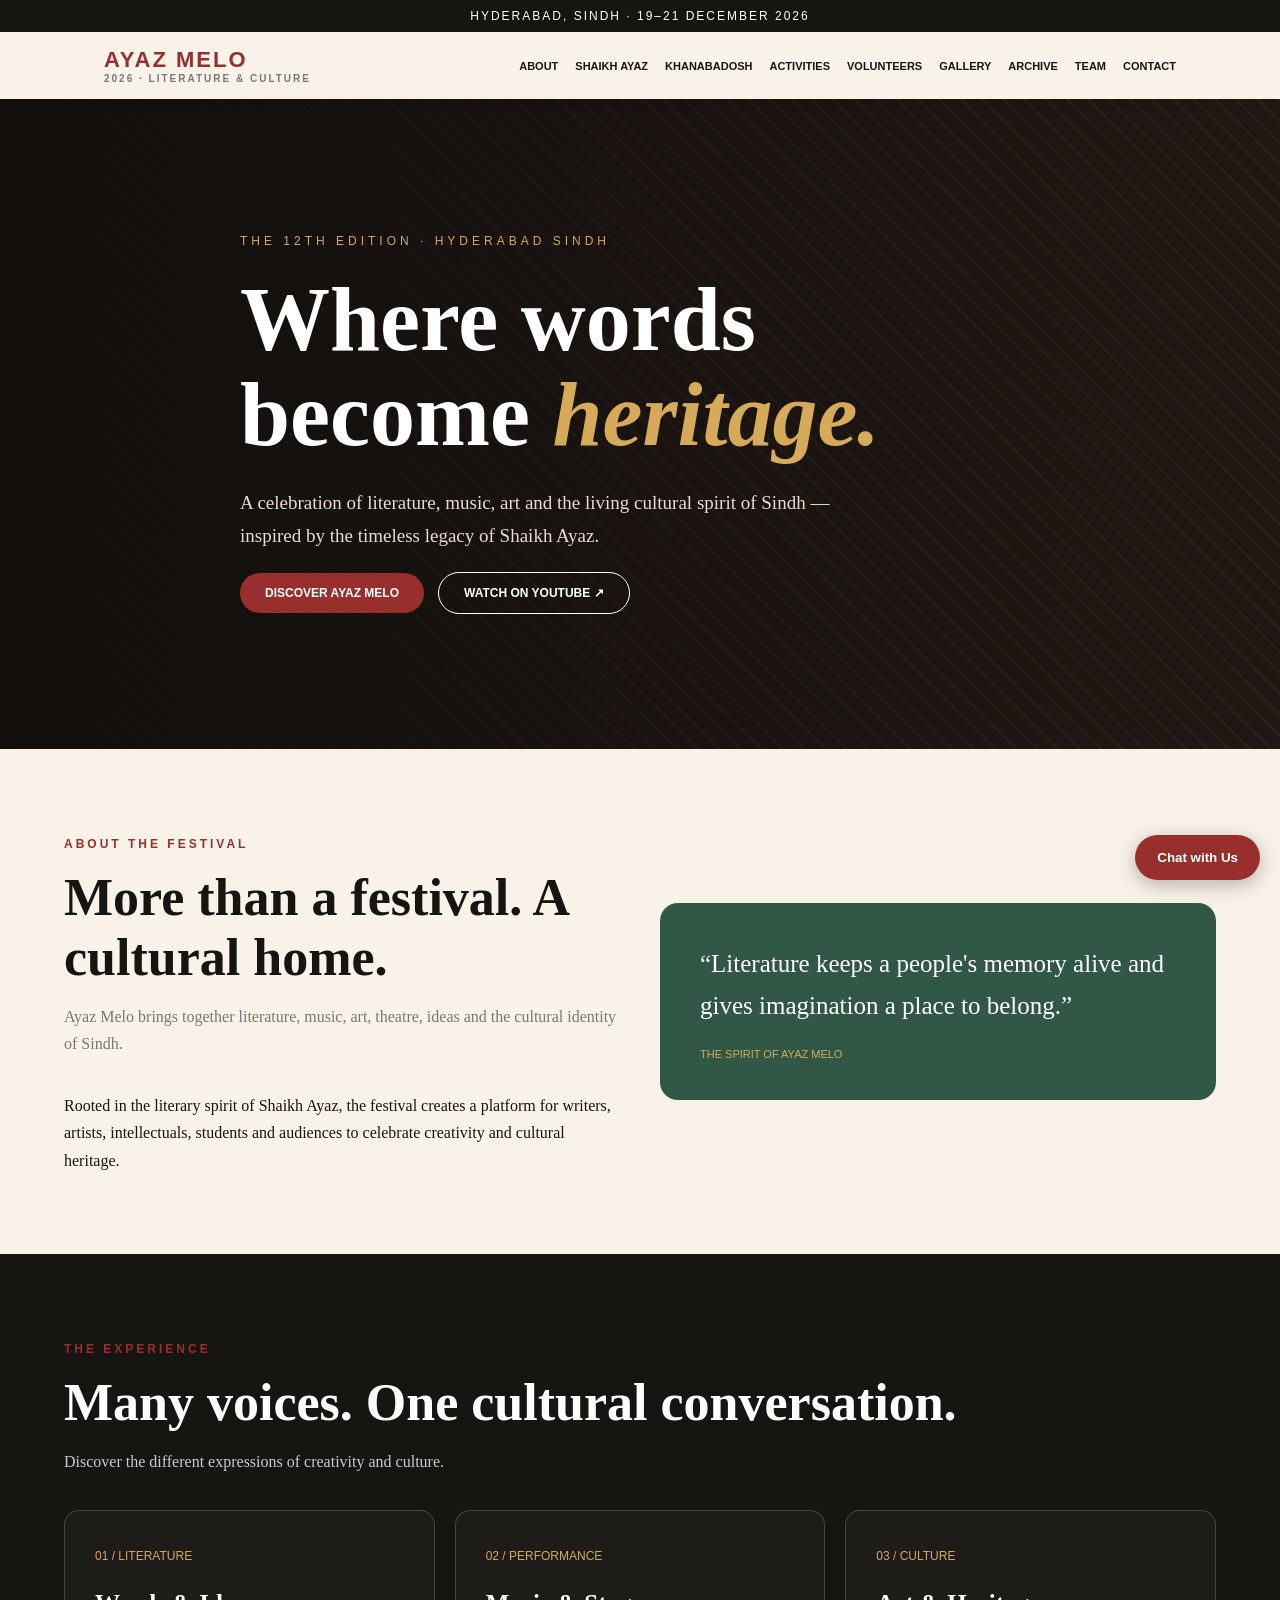
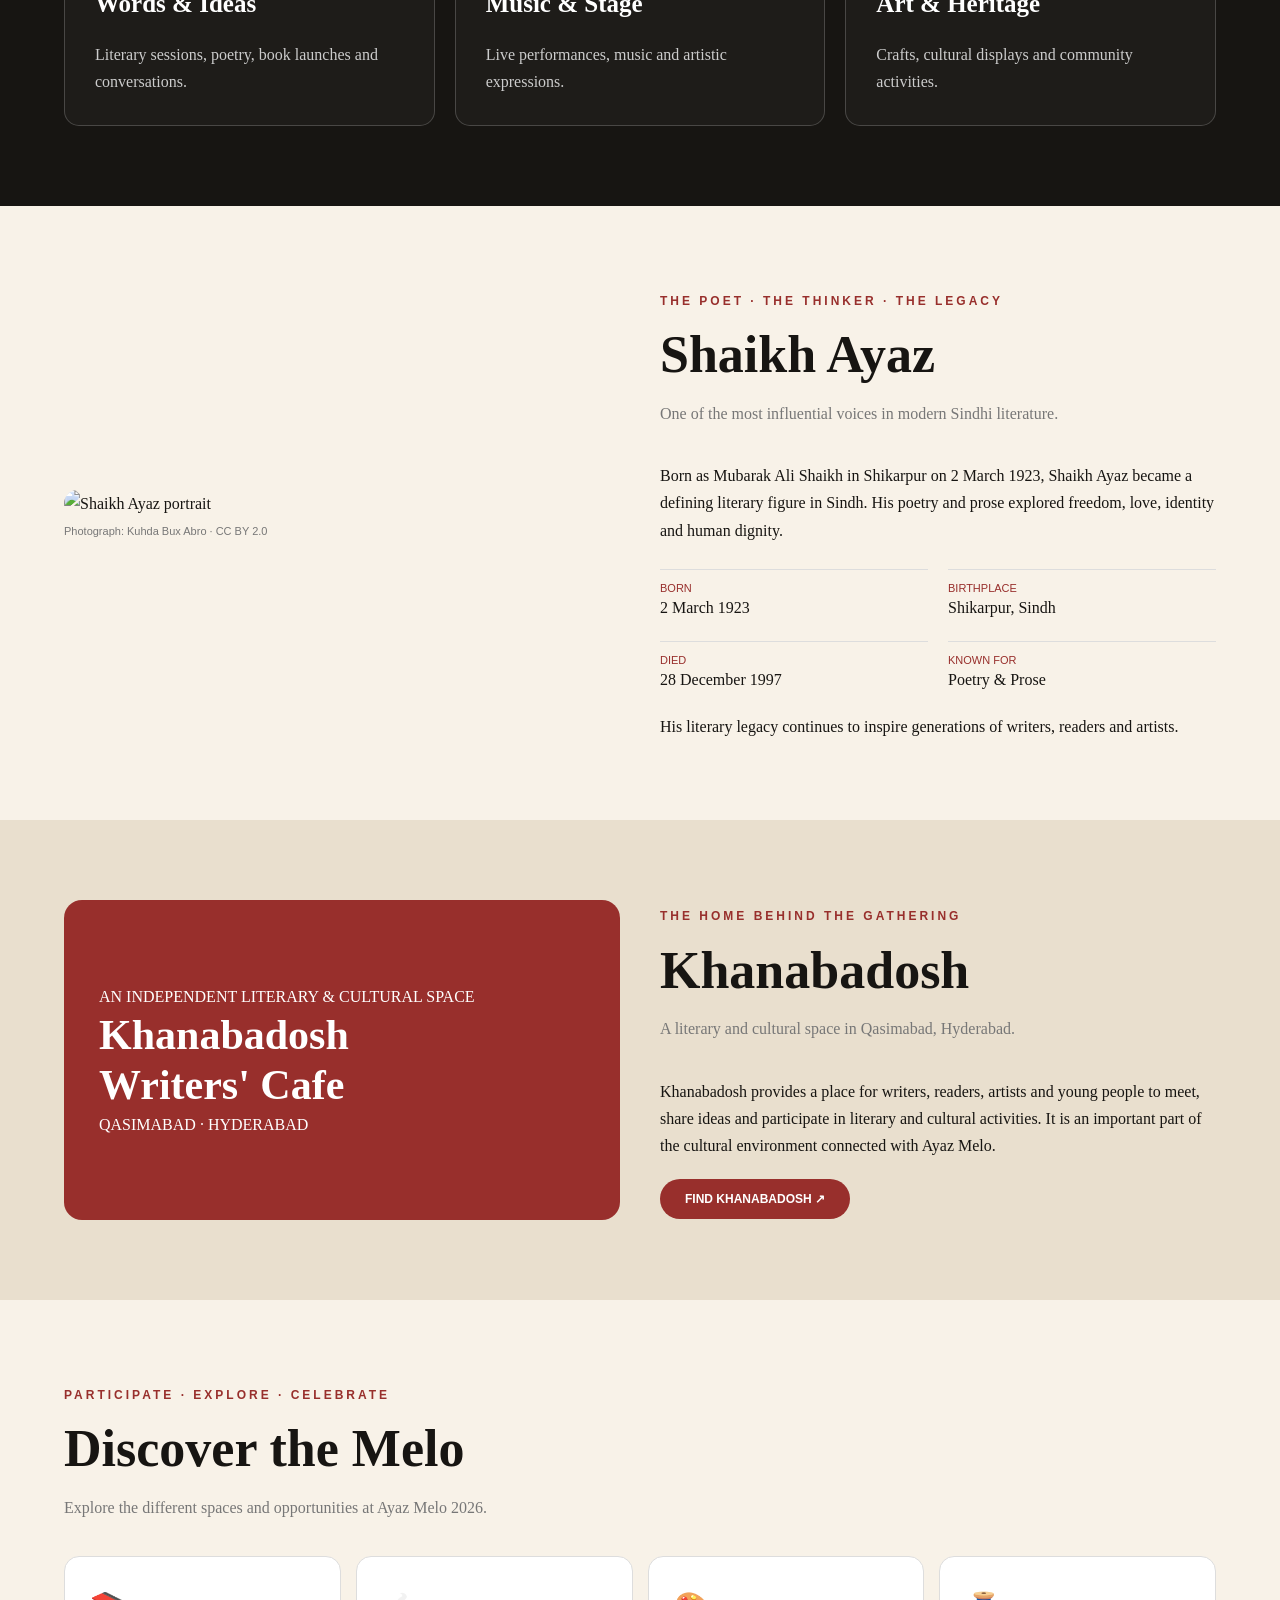
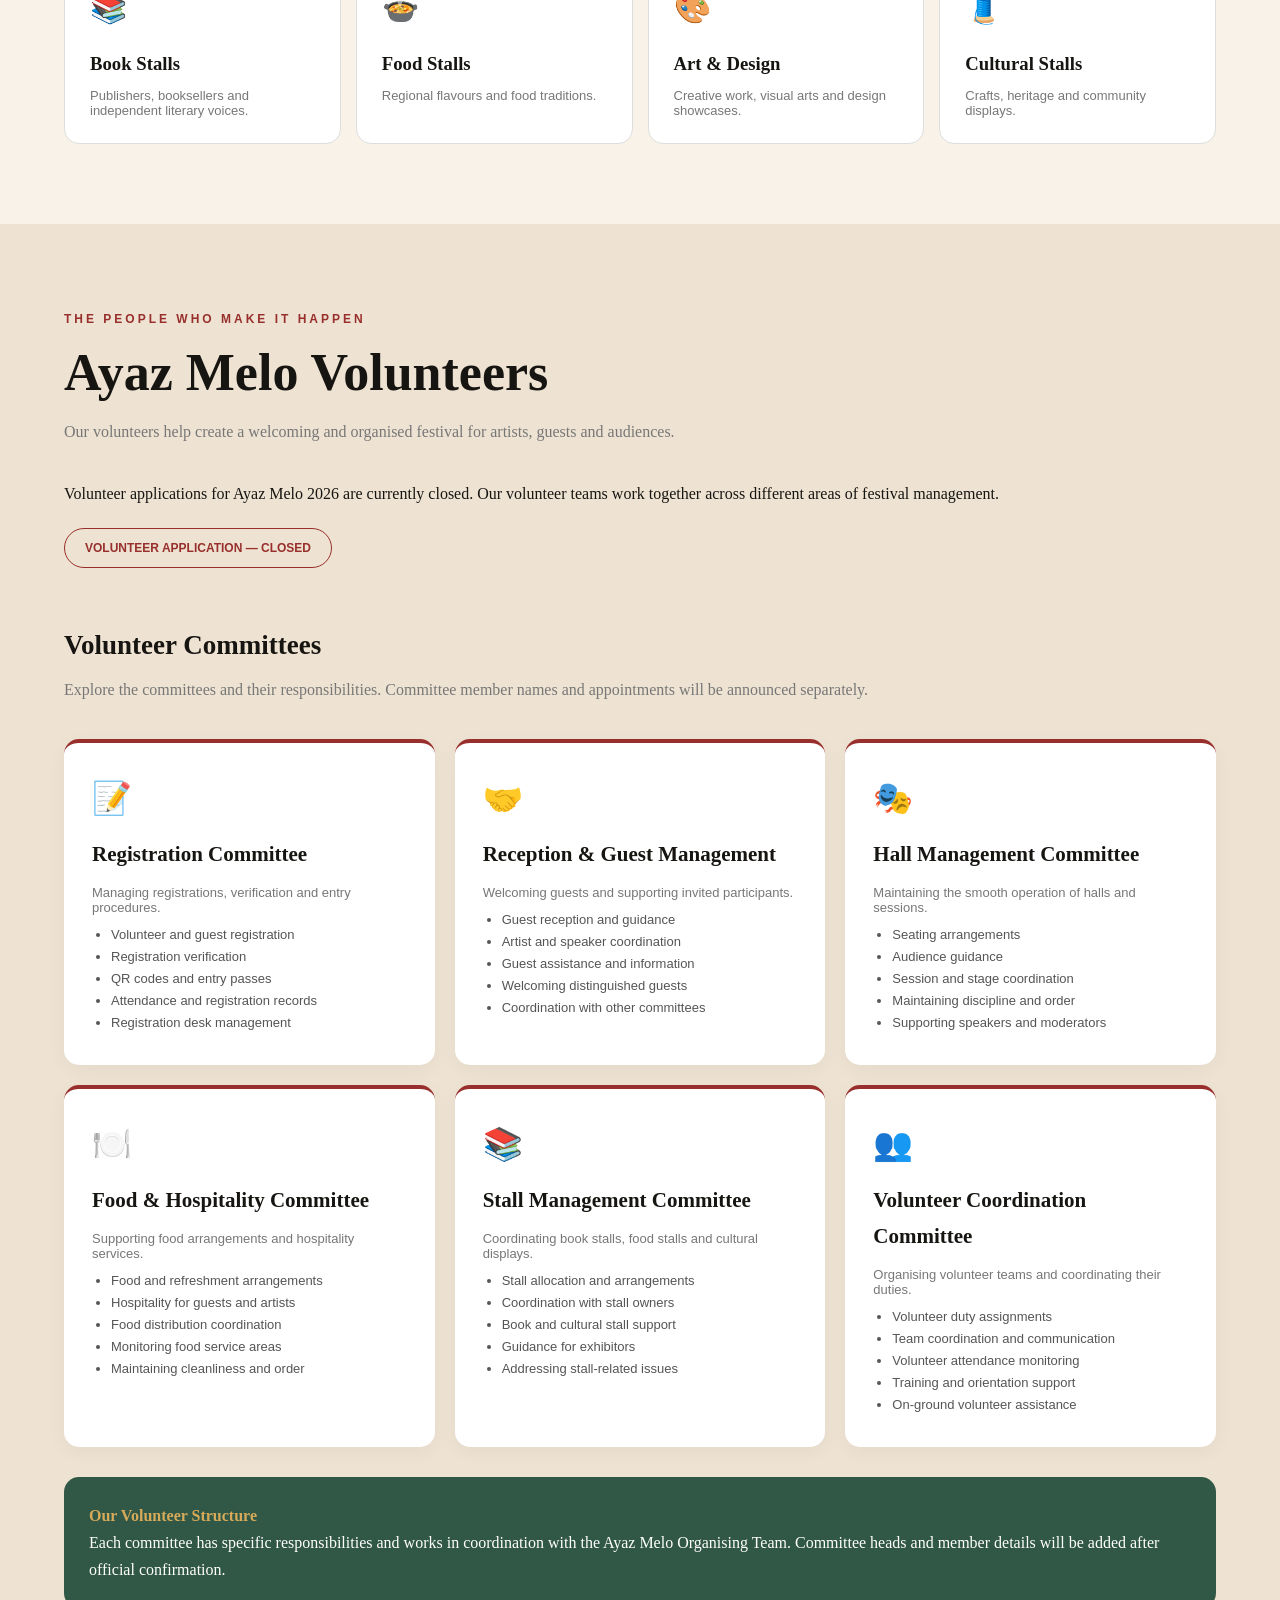
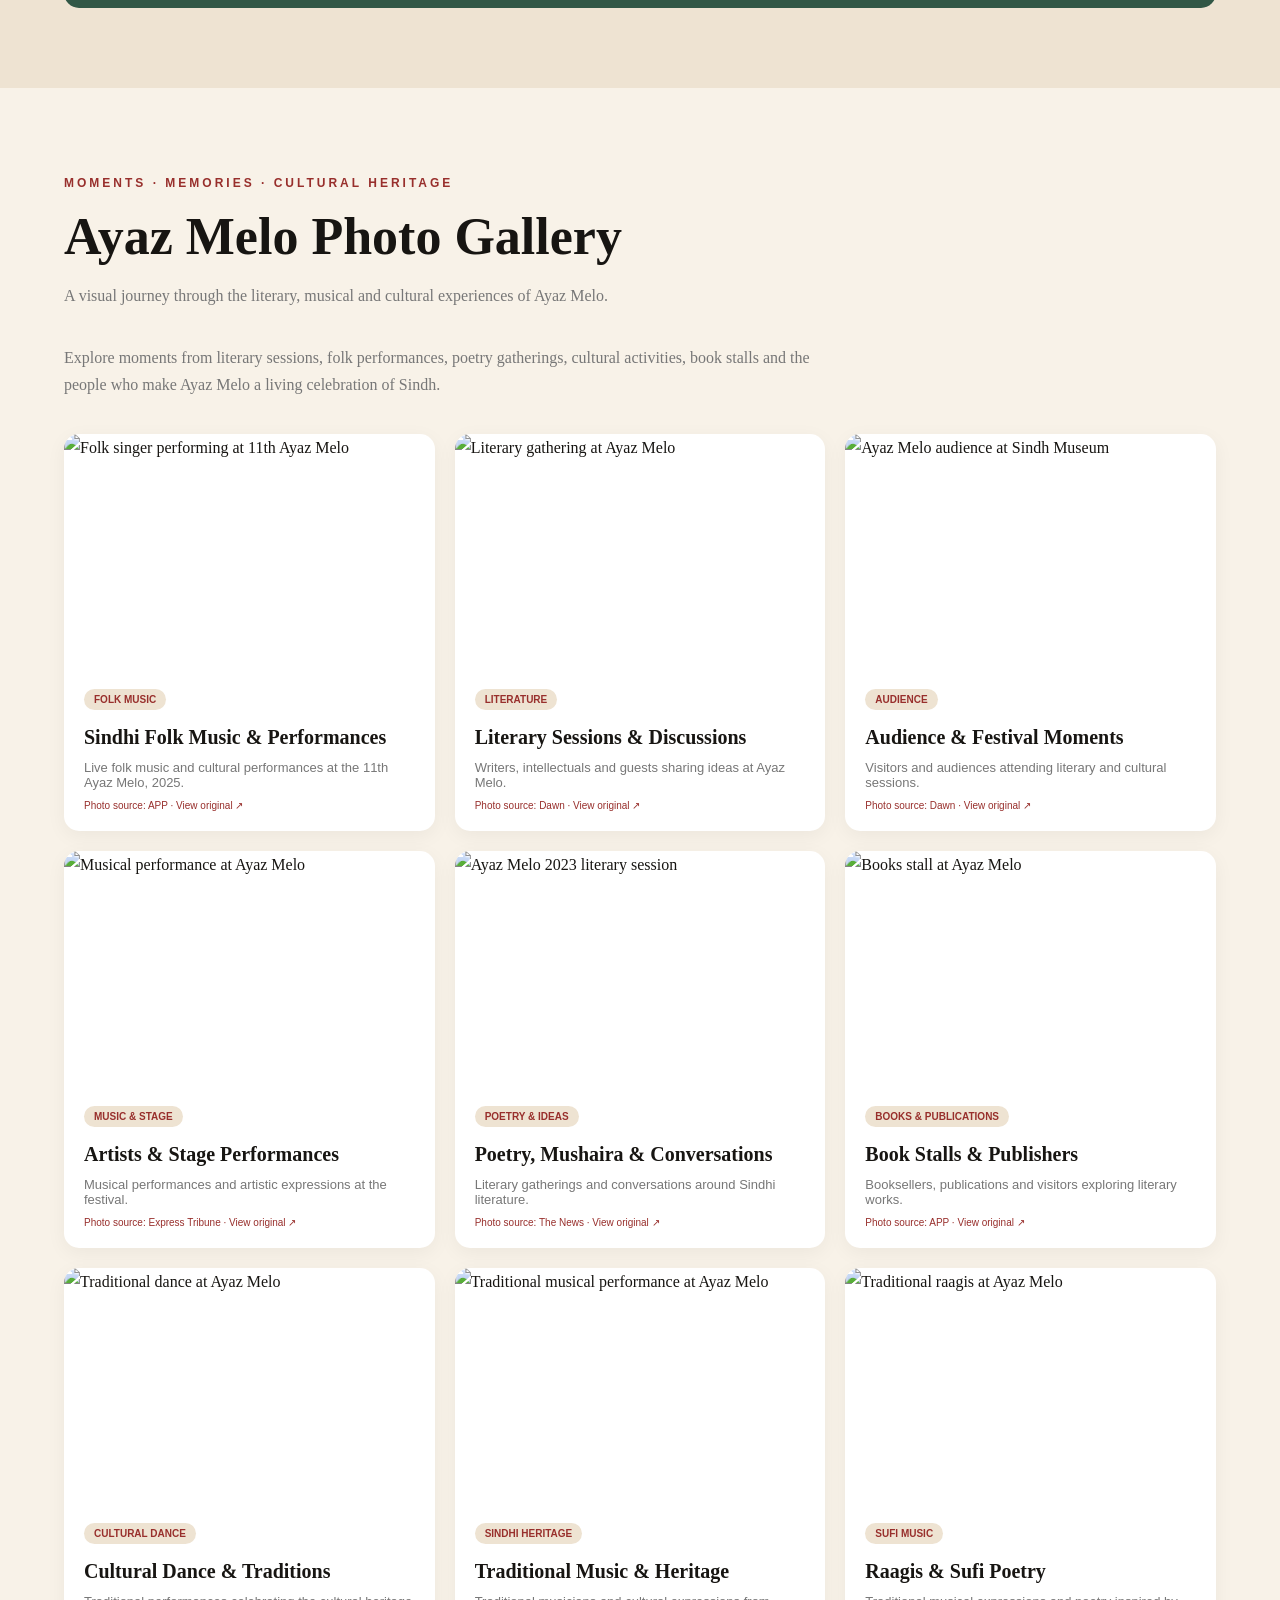
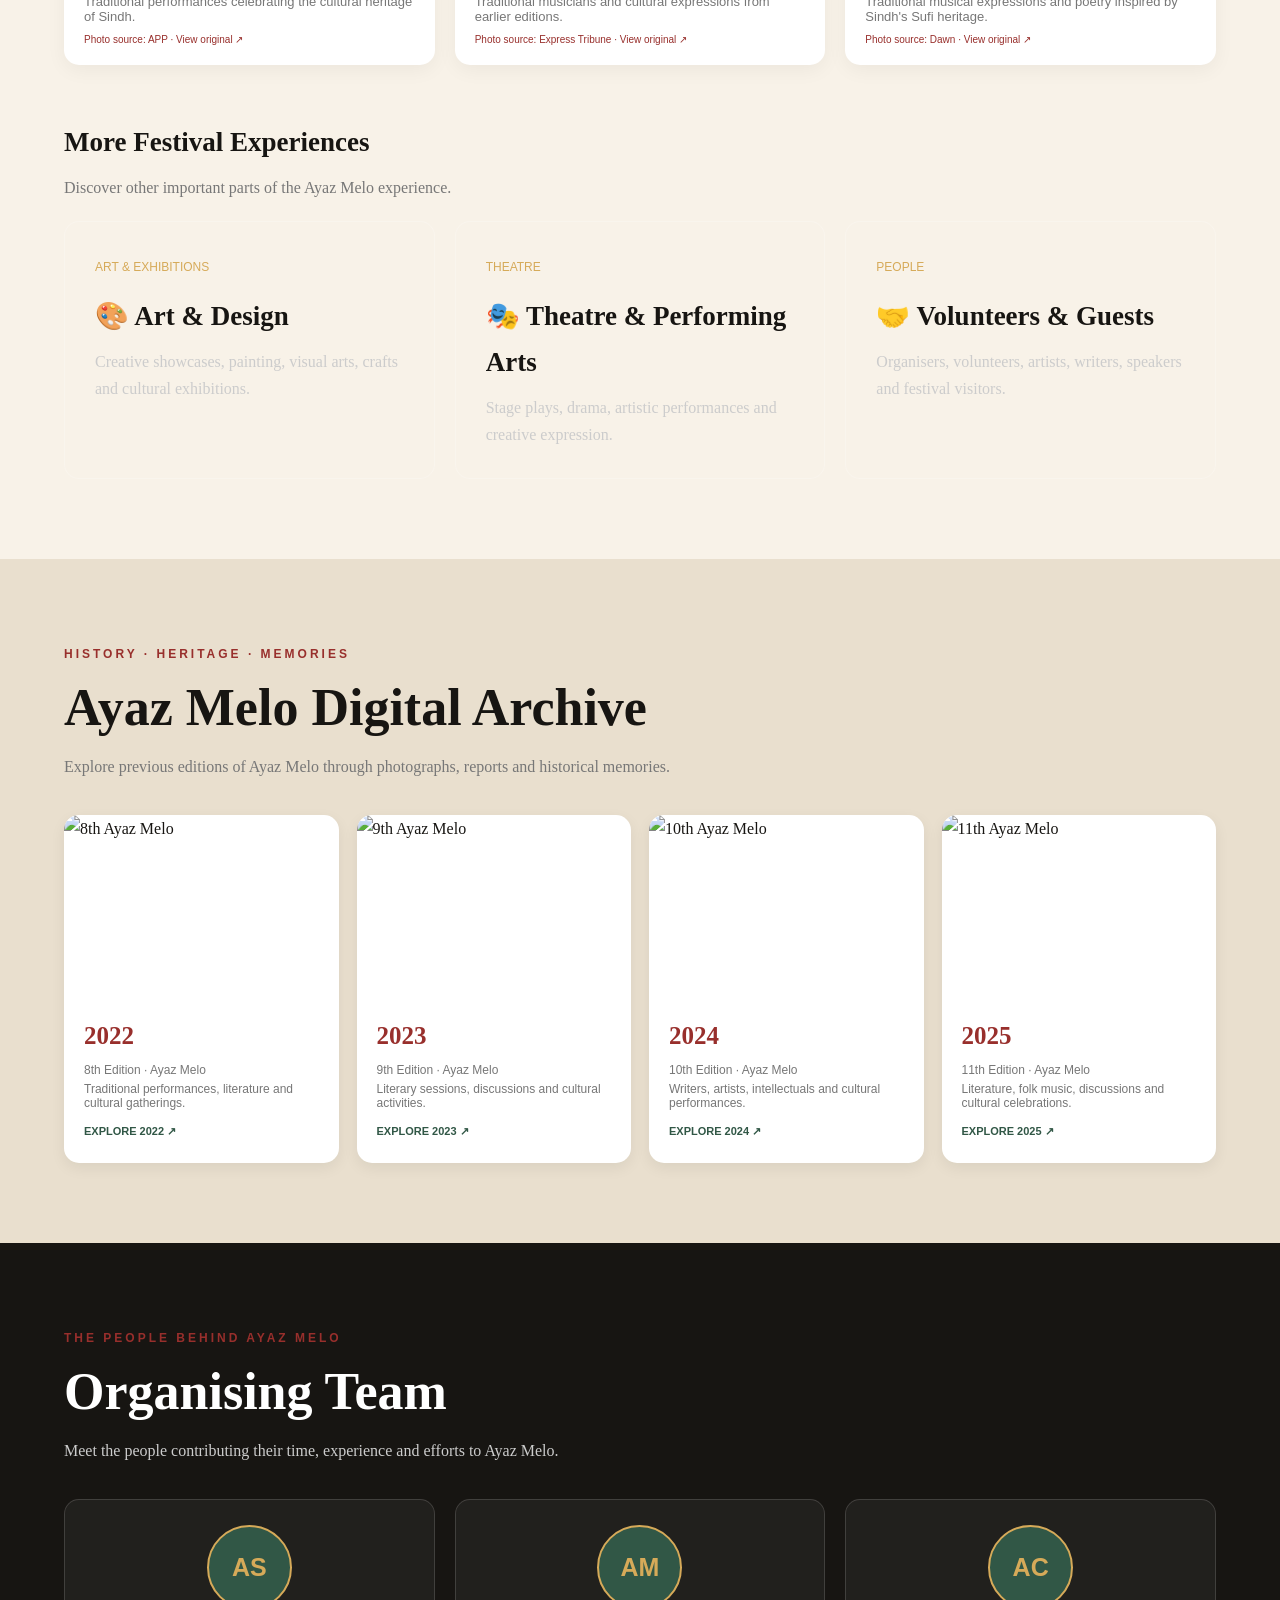
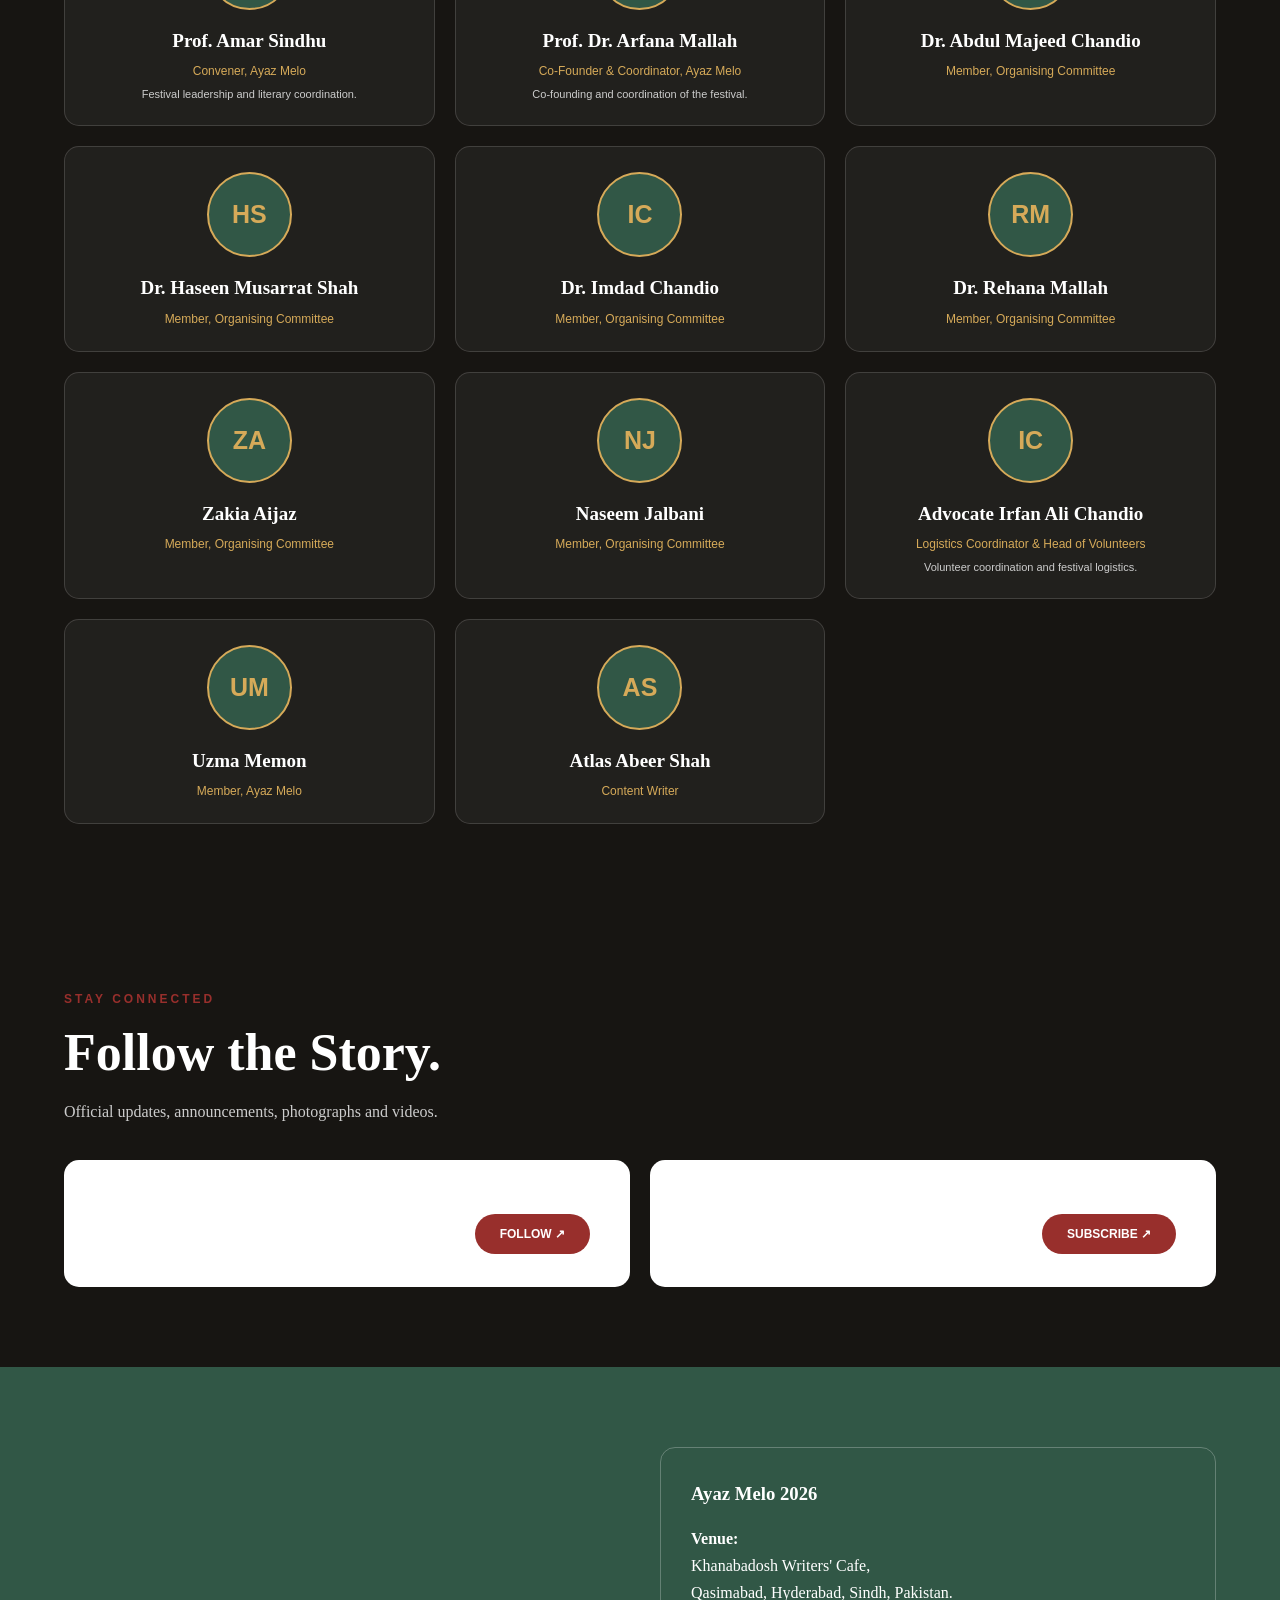
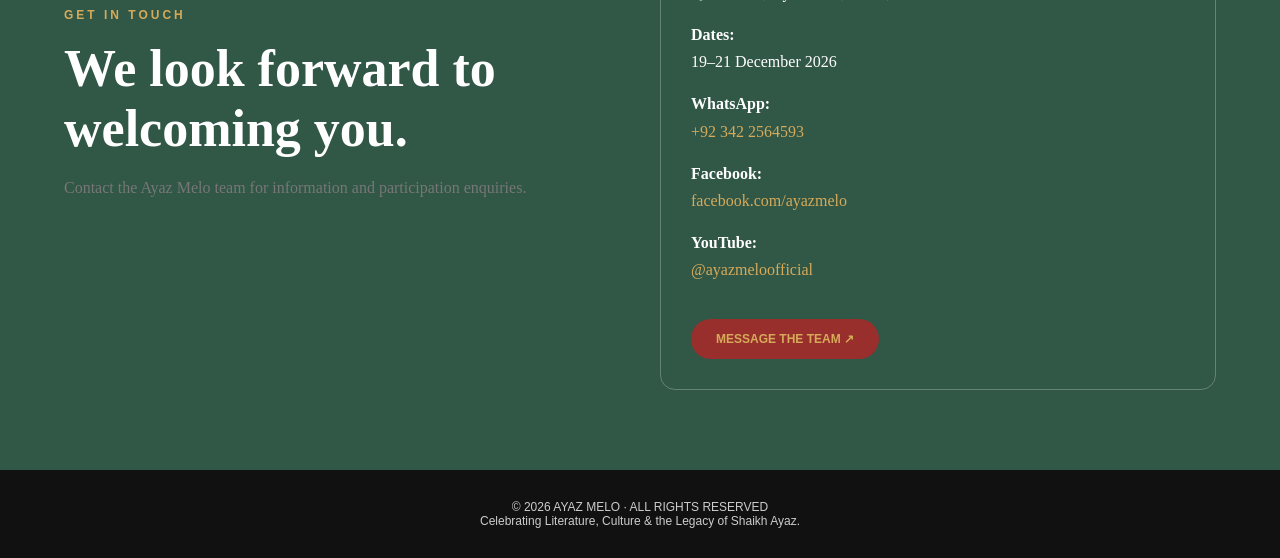
==== commit 44ee6083: "Add complete ayaz melo gallery archive" ====
--- a/index.html
+++ b/index.html
@@ -6,614 +6,169 @@
 <meta name="theme-color" content="#171512">
 
 <title>Ayaz Melo 2026 | Literature & Culture</title>
-
 <meta name="description" content="Ayaz Melo 2026 - Celebrating Literature, Culture and the Legacy of Shaikh Ayaz in Hyderabad, Sindh.">
 
 <style>
 :root {
-  --red:#982f2c;
-  --gold:#d6aa59;
-  --dark:#171512;
-  --cream:#f8f2e8;
-  --green:#315746;
+ --red:#982f2c;
+ --gold:#d6aa59;
+ --dark:#171512;
+ --cream:#f8f2e8;
+ --green:#315746;
+ --muted:#777;
 }
-
-* {
-  margin:0;
-  padding:0;
-  box-sizing:border-box;
-  scroll-behavior:smooth;
+*{margin:0;padding:0;box-sizing:border-box;scroll-behavior:smooth}
+body{background:var(--cream);color:var(--dark);font-family:Georgia,serif;line-height:1.7}
+a{text-decoration:none;color:inherit}
+img{max-width:100%}
+.container{width:90%;max-width:1200px;margin:auto}
+.topbar{background:var(--dark);color:white;text-align:center;padding:9px;font:12px Arial;letter-spacing:2px}
+header{background:var(--cream);position:sticky;top:0;z-index:1000;box-shadow:0 2px 12px #0001}
+nav{max-width:1200px;margin:auto;padding:15px 5%;display:flex;justify-content:space-between;align-items:center}
+.logo{font:bold 22px Arial;color:var(--red);letter-spacing:2px}
+.logo small{display:block;font-size:10px;color:#777}
+.navlinks{display:flex;gap:17px;align-items:center;font:11px Arial;font-weight:bold}
+.navlinks a:hover{color:var(--red)}
+.menu{display:none;font-size:25px;background:none;border:0}
+.hero{min-height:650px;background:linear-gradient(90deg,rgba(15,13,11,.94),rgba(15,13,11,.55)),repeating-linear-gradient(45deg,#34251f 0px,#34251f 12px,#51342b 13px,#51342b 15px);color:white;display:flex;align-items:center;padding:80px 0}
+.hero-content{max-width:800px}
+.tag{color:var(--gold);letter-spacing:4px;font:12px Arial}
+.hero h1{font-size:clamp(48px,8vw,90px);line-height:1.05;margin:25px 0}
+.hero h1 span{color:var(--gold);font-style:italic}
+.hero p{font-size:19px;max-width:650px;color:#e6ded2}
+.btn{display:inline-block;background:var(--red);color:white;padding:13px 25px;border-radius:30px;margin:20px 10px 0 0;font:bold 12px Arial;transition:.3s}
+.btn:hover{background:#70211e;transform:translateY(-3px)}
+.btn-outline{border:1px solid white;background:transparent}
+section{padding:80px 0}
+.section-title{margin-bottom:35px}
+.section-title small{color:var(--red);font:bold 12px Arial;letter-spacing:3px}
+.section-title h2{font-size:clamp(32px,5vw,52px);line-height:1.15;margin-top:12px}
+.section-title p{color:var(--muted);max-width:700px;margin-top:15px}
+.about-grid,.ayaz-grid,.khana-box,.contact-grid{display:grid;grid-template-columns:1fr 1fr;gap:40px;align-items:center}
+.quote{background:var(--green);color:white;padding:40px;border-radius:18px;font-size:25px}
+.quote small{display:block;color:var(--gold);margin-top:20px;font:11px Arial}
+.dark-section{background:var(--dark);color:white}
+.dark-section .section-title p{color:#ccc}
+.features{display:grid;grid-template-columns:repeat(3,1fr);gap:20px}
+.feature{border:1px solid #ffffff30;padding:30px;border-radius:15px;background:#ffffff08}
+.feature h3{font-size:25px;margin:15px 0}
+.feature p{color:#ccc}
+.feature span{color:var(--gold);font:12px Arial}
+.ayaz-image img{width:100%;border-radius:18px;display:block}
+.ayaz-image small{display:block;font:11px Arial;color:#777;margin-top:8px}
+.facts{display:grid;grid-template-columns:1fr 1fr;gap:20px;margin-top:25px}
+.fact{border-top:1px solid #ddd;padding-top:12px}
+.fact b{display:block;color:var(--red);font:11px Arial;text-transform:uppercase}
+.khanabadosh{background:#e9dfce}
+.khana-art{background:var(--red);color:white;border-radius:18px;padding:50px 35px;min-height:320px;display:flex;justify-content:center;flex-direction:column}
+.khana-art h2{font-size:42px;line-height:1.2}
+.activity-grid{display:grid;grid-template-columns:repeat(4,1fr);gap:15px}
+.activity{background:white;padding:25px;border-radius:15px;border:1px solid #ddd;transition:.3s}
+.activity:hover{transform:translateY(-5px);box-shadow:0 10px 25px #0001}
+.activity .icon{font-size:30px}
+.activity h3{margin:15px 0 8px}
+.activity p{color:#777;font:13px Arial}
+.volunteer{background:#eee3d2}
+.closed{display:inline-block;padding:12px 20px;border:1px solid var(--red);color:var(--red);border-radius:30px;margin-top:20px;font:bold 12px Arial}
+
+/* GALLERY AND ARCHIVE */
+.gallery-intro{max-width:750px;color:#777;margin-bottom:35px}
+.gallery-grid{display:grid;grid-template-columns:repeat(3,1fr);gap:20px}
+.gallery-card{background:white;border-radius:15px;overflow:hidden;box-shadow:0 5px 20px #0000000d;transition:.3s}
+.gallery-card:hover{transform:translateY(-5px);box-shadow:0 12px 25px #0002}
+.gallery-card img{width:100%;height:230px;object-fit:cover;display:block}
+.gallery-info{padding:20px}
+.gallery-info h3{font-size:20px;margin-bottom:6px}
+.gallery-info p{font:13px Arial;color:#777}
+.photo-credit{font:10px Arial;color:#982f2c;display:block;margin-top:10px}
+.gallery-label{display:inline-block;background:#eee3d2;color:var(--red);font:bold 10px Arial;padding:5px 10px;border-radius:20px;margin-bottom:10px}
+.archive-section{background:#e9dfce}
+.archive-grid{display:grid;grid-template-columns:repeat(4,1fr);gap:18px}
+.archive-card{background:white;border-radius:15px;overflow:hidden;box-shadow:0 5px 15px #0001}
+.archive-card img{width:100%;height:180px;object-fit:cover;display:block}
+.archive-info{padding:20px}
+.archive-info h3{font-size:25px;color:var(--red)}
+.archive-info p{font:12px Arial;color:#777;margin:5px 0}
+.archive-info a{font:bold 11px Arial;color:var(--green);display:inline-block;margin-top:10px}
+.gallery-category{margin-top:55px}
+.gallery-category h3{font-size:27px;margin-bottom:8px}
+.gallery-category>p{color:#777;margin-bottom:20px}
+
+/* VOLUNTEER COMMITTEES */
+.committee-grid{display:grid;grid-template-columns:repeat(3,1fr);gap:20px;margin-top:35px}
+.committee-card{background:white;padding:28px;border-radius:15px;border-top:4px solid var(--red);box-shadow:0 5px 20px #0000000b}
+.committee-card .icon{font-size:32px}
+.committee-card h3{font-size:21px;margin:12px 0}
+.committee-card p{font:13px Arial;color:#777;margin-bottom:12px}
+.committee-card ul{padding-left:19px;font:13px Arial;color:#555}
+.committee-card li{margin:7px 0}
+.committee-note{background:var(--green);color:white;padding:25px;border-radius:15px;margin-top:30px}
+.committee-note b{color:var(--gold)}
+
+/* ORGANISING TEAM */
+.team-section{background:var(--dark);color:white}
+.team-section .section-title p{color:#ccc}
+.team-grid{display:grid;grid-template-columns:repeat(3,1fr);gap:20px}
+.team-card{background:#ffffff0c;border:1px solid #ffffff25;border-radius:15px;padding:25px;text-align:center}
+.team-avatar{width:85px;height:85px;border-radius:50%;margin:0 auto 15px;background:var(--green);border:2px solid var(--gold);display:flex;align-items:center;justify-content:center;color:var(--gold);font:bold 25px Arial}
+.team-card h3{font-size:19px}
+.team-card p{font:12px Arial;color:#d6aa59;margin-top:7px}
+.team-card small{display:block;color:#ccc;font:11px Arial;margin-top:10px}
+
+/* SOCIAL AND CONTACT */
+.social-grid{display:grid;grid-template-columns:1fr 1fr;gap:20px}
+.social-card{background:white;padding:30px;border-radius:15px;display:flex;align-items:center;justify-content:space-between;gap:15px}
+.social-card h3{font-size:23px}
+.contact{background:var(--green);color:white}
+.contact-box{border:1px solid #ffffff40;padding:30px;border-radius:15px}
+.contact-box p{margin:15px 0}
+.contact-box a{color:var(--gold)}
+footer{background:#111;color:#ccc;padding:30px 5%;text-align:center;font:12px Arial}
+
+/* CHAT */
+.chat-button{position:fixed;bottom:20px;right:20px;z-index:2000;background:var(--red);color:white;border:0;border-radius:30px;padding:15px 22px;cursor:pointer;font-weight:bold;box-shadow:0 5px 20px #0004}
+.chat-window{display:none;position:fixed;bottom:85px;right:15px;width:min(350px,calc(100% - 30px));background:white;border-radius:18px;box-shadow:0 10px 40px #0003;z-index:2000;overflow:hidden}
+.chat-header{background:var(--dark);color:white;padding:17px;font:bold 14px Arial;display:flex;justify-content:space-between}
+.chat-header button{background:none;border:0;color:white;font-size:20px}
+.chat-messages{height:260px;padding:15px;overflow:auto;font:13px Arial}
+.message{background:#eee8df;padding:11px;border-radius:12px;margin-bottom:10px}
+.user-message{background:#dceadd;margin-left:30px}
+.chat-form{display:flex;border-top:1px solid #ddd}
+.chat-form input{flex:1;padding:14px;border:0;outline:none;min-width:0}
+.chat-form button{border:0;background:var(--red);color:white;padding:12px}
+
+@media(max-width:900px){
+ .navlinks{display:none;position:absolute;top:65px;left:5%;width:90%;background:white;padding:20px;border-radius:12px;flex-direction:column;align-items:flex-start;box-shadow:0 10px 25px #0002}
+ .navlinks.show{display:flex}
+ .menu{display:block}
+ .features{grid-template-columns:1fr}
+ .activity-grid{grid-template-columns:1fr 1fr}
+ .about-grid,.ayaz-grid,.khana-box,.contact-grid{grid-template-columns:1fr}
+ .archive-grid{grid-template-columns:1fr 1fr}
+ .committee-grid{grid-template-columns:1fr 1fr}
 }
-
-body {
-  background:var(--cream);
-  color:var(--dark);
-  font-family:Georgia,serif;
-  line-height:1.7;
-}
-
-a {
-  text-decoration:none;
-  color:inherit;
-}
-
-.container {
-  width:90%;
-  max-width:1200px;
-  margin:auto;
-}
-
-.topbar {
-  background:var(--dark);
-  color:white;
-  text-align:center;
-  padding:9px;
-  font:12px Arial,sans-serif;
-  letter-spacing:2px;
-}
-
-header {
-  background:var(--cream);
-  position:sticky;
-  top:0;
-  z-index:1000;
-  box-shadow:0 2px 12px #0001;
-}
-
-nav {
-  max-width:1200px;
-  margin:auto;
-  padding:15px 5%;
-  display:flex;
-  justify-content:space-between;
-  align-items:center;
-}
-
-.logo {
-  font:bold 22px Arial,sans-serif;
-  color:var(--red);
-  letter-spacing:2px;
-}
-
-.logo small {
-  display:block;
-  font-size:10px;
-  color:#777;
-}
-
-.navlinks {
-  display:flex;
-  gap:20px;
-  align-items:center;
-  font:12px Arial,sans-serif;
-  font-weight:bold;
-}
-
-.navlinks a:hover {
-  color:var(--red);
-}
-
-.menu {
-  display:none;
-  font-size:25px;
-  background:none;
-  border:none;
-}
-
-.hero {
-  min-height:650px;
-  background:
-  linear-gradient(90deg,rgba(15,13,11,.94),rgba(15,13,11,.55)),
-  repeating-linear-gradient(45deg,#34251f 0px,#34251f 12px,#51342b 13px,#51342b 15px);
-  color:white;
-  display:flex;
-  align-items:center;
-  padding:80px 0;
-}
-
-.hero-content {
-  max-width:800px;
-}
-
-.tag {
-  color:var(--gold);
-  letter-spacing:4px;
-  font:12px Arial,sans-serif;
-}
-
-.hero h1 {
-  font-size:clamp(48px,8vw,90px);
-  line-height:1.05;
-  margin:25px 0;
-}
-
-.hero h1 span {
-  color:var(--gold);
-  font-style:italic;
-}
-
-.hero p {
-  font-size:19px;
-  max-width:650px;
-  color:#e6ded2;
-}
-
-.btn {
-  display:inline-block;
-  background:var(--red);
-  color:white;
-  padding:13px 25px;
-  border-radius:30px;
-  margin:25px 10px 0 0;
-  font:bold 12px Arial,sans-serif;
-  transition:.3s;
-}
-
-.btn:hover {
-  background:#70211e;
-  transform:translateY(-3px);
-}
-
-.btn-outline {
-  border:1px solid white;
-  background:transparent;
-}
-
-section {
-  padding:85px 0;
-}
-
-.section-title {
-  margin-bottom:40px;
-}
-
-.section-title small {
-  color:var(--red);
-  font:bold 12px Arial,sans-serif;
-  letter-spacing:3px;
-}
-
-.section-title h2 {
-  font-size:clamp(34px,5vw,55px);
-  line-height:1.15;
-  margin-top:12px;
-}
-
-.section-title p {
-  color:#777;
-  max-width:650px;
-  margin-top:15px;
-}
-
-.about-grid {
-  display:grid;
-  grid-template-columns:1fr 1fr;
-  gap:45px;
-  align-items:center;
-}
-
-.quote {
-  background:var(--green);
-  color:white;
-  padding:40px;
-  border-radius:18px;
-  font-size:26px;
-}
-
-.quote small {
-  display:block;
-  color:var(--gold);
-  margin-top:20px;
-  font:11px Arial,sans-serif;
-}
-
-.dark-section {
-  background:var(--dark);
-  color:white;
-}
-
-.dark-section .section-title p {
-  color:#ccc;
-}
-
-.features {
-  display:grid;
-  grid-template-columns:repeat(3,1fr);
-  gap:20px;
-}
-
-.feature {
-  border:1px solid #ffffff30;
-  padding:30px;
-  border-radius:15px;
-  background:#ffffff08;
-}
-
-.feature h3 {
-  font-size:25px;
-  margin:15px 0;
-}
-
-.feature p {
-  color:#ccc;
-}
-
-.feature span {
-  color:var(--gold);
-  font:12px Arial,sans-serif;
-}
-
-.ayaz-grid {
-  display:grid;
-  grid-template-columns:.8fr 1.2fr;
-  gap:40px;
-  align-items:center;
-}
-
-.ayaz-image img {
-  width:100%;
-  border-radius:18px;
-  display:block;
-}
-
-.ayaz-image small {
-  display:block;
-  font:11px Arial,sans-serif;
-  color:#777;
-  margin-top:8px;
-}
-
-.facts {
-  display:grid;
-  grid-template-columns:1fr 1fr;
-  gap:20px;
-  margin-top:25px;
-}
-
-.fact {
-  border-top:1px solid #ddd;
-  padding-top:12px;
-}
-
-.fact b {
-  display:block;
-  color:var(--red);
-  font:11px Arial,sans-serif;
-  text-transform:uppercase;
-}
-
-.khanabadosh {
-  background:#e9dfce;
-}
-
-.khana-box {
-  display:grid;
-  grid-template-columns:1fr 1fr;
-  gap:40px;
-  align-items:center;
-}
-
-.khana-art {
-  background:var(--red);
-  color:white;
-  border-radius:18px;
-  padding:50px 35px;
-  min-height:320px;
-  display:flex;
-  justify-content:center;
-  flex-direction:column;
-}
-
-.khana-art h2 {
-  font-size:42px;
-  line-height:1.2;
-}
-
-.activity-grid {
-  display:grid;
-  grid-template-columns:repeat(4,1fr);
-  gap:15px;
-}
-
-.activity {
-  background:white;
-  padding:25px;
-  border-radius:15px;
-  border:1px solid #ddd;
-  transition:.3s;
-}
-
-.activity:hover {
-  transform:translateY(-5px);
-  box-shadow:0 10px 25px #0001;
-}
-
-.activity .icon {
-  font-size:30px;
-}
-
-.activity h3 {
-  margin:15px 0 8px;
-}
-
-.activity p {
-  color:#777;
-  font:13px Arial,sans-serif;
-}
-
-.volunteer {
-  background:#eee3d2;
-}
-
-.closed {
-  display:inline-block;
-  padding:12px 20px;
-  border:1px solid var(--red);
-  color:var(--red);
-  border-radius:30px;
-  margin-top:20px;
-  font:bold 12px Arial,sans-serif;
-}
-
-.gallery-grid {
-  display:grid;
-  grid-template-columns:repeat(3,1fr);
-  gap:15px;
-}
-
-.gallery-card {
-  min-height:220px;
-  background:linear-gradient(135deg,#5c3027,#a44337);
-  border-radius:15px;
-  color:white;
-  display:flex;
-  justify-content:end;
-  flex-direction:column;
-  padding:25px;
-}
-
-.gallery-card:nth-child(2) {
-  background:linear-gradient(135deg,#315746,#172d24);
-}
-
-.gallery-card:nth-child(3) {
-  background:linear-gradient(135deg,#a17b3d,#49331d);
-}
-
-.social-grid {
-  display:grid;
-  grid-template-columns:1fr 1fr;
-  gap:20px;
-}
-
-.social-card {
-  background:white;
-  padding:30px;
-  border-radius:15px;
-  display:flex;
-  align-items:center;
-  justify-content:space-between;
-  gap:15px;
-}
-
-.social-card h3 {
-  font-size:23px;
-}
-
-.contact {
-  background:var(--green);
-  color:white;
-}
-
-.contact-grid {
-  display:grid;
-  grid-template-columns:1fr 1fr;
-  gap:40px;
-}
-
-.contact-box {
-  border:1px solid #ffffff40;
-  padding:30px;
-  border-radius:15px;
-}
-
-.contact-box p {
-  margin:15px 0;
-}
-
-.contact-box a {
-  color:var(--gold);
-}
-
-footer {
-  background:#111;
-  color:#ccc;
-  padding:30px 5%;
-  text-align:center;
-  font:12px Arial,sans-serif;
-}
-
-/* CHAT ASSISTANT */
-
-.chat-button {
-  position:fixed;
-  bottom:20px;
-  right:20px;
-  z-index:2000;
-  background:var(--red);
-  color:white;
-  border:none;
-  border-radius:30px;
-  padding:15px 22px;
-  cursor:pointer;
-  font-weight:bold;
-  box-shadow:0 5px 20px #0004;
-}
-
-.chat-window {
-  display:none;
-  position:fixed;
-  bottom:85px;
-  right:15px;
-  width:min(350px,calc(100% - 30px));
-  background:white;
-  border-radius:18px;
-  box-shadow:0 10px 40px #0003;
-  z-index:2000;
-  overflow:hidden;
-}
-
-.chat-header {
-  background:var(--dark);
-  color:white;
-  padding:17px;
-  font:bold 14px Arial;
-  display:flex;
-  justify-content:space-between;
-}
-
-.chat-header button {
-  background:none;
-  border:none;
-  color:white;
-  font-size:20px;
-}
-
-.chat-messages {
-  height:260px;
-  padding:15px;
-  overflow:auto;
-  font:13px Arial,sans-serif;
-}
-
-.message {
-  background:#eee8df;
-  padding:11px;
-  border-radius:12px;
-  margin-bottom:10px;
-}
-
-.user-message {
-  background:#dceadd;
-  margin-left:30px;
-}
-
-.chat-form {
-  display:flex;
-  border-top:1px solid #ddd;
-}
-
-.chat-form input {
-  flex:1;
-  padding:14px;
-  border:none;
-  outline:none;
-  min-width:0;
-}
-
-.chat-form button {
-  border:none;
-  background:var(--red);
-  color:white;
-  padding:12px;
-}
-
-/* RESPONSIVE DESIGN */
-
-@media(max-width:850px) {
-  .navlinks {
-    display:none;
-    position:absolute;
-    top:65px;
-    left:5%;
-    width:90%;
-    background:white;
-    padding:20px;
-    border-radius:12px;
-    flex-direction:column;
-    align-items:flex-start;
-    box-shadow:0 10px 25px #0002;
-  }
-
-  .navlinks.show {
-    display:flex;
-  }
-
-  .menu {
-    display:block;
-  }
-
-  .features {
-    grid-template-columns:1fr;
-  }
-
-  .activity-grid {
-    grid-template-columns:1fr 1fr;
-  }
-
-  .about-grid,
-  .ayaz-grid,
-  .khana-box,
-  .contact-grid {
-    grid-template-columns:1fr;
-  }
-}
-
-@media(max-width:550px) {
-  section {
-    padding:60px 0;
-  }
-
-  .hero {
-    min-height:580px;
-  }
-
-  .hero p {
-    font-size:16px;
-  }
-
-  .activity-grid,
-  .gallery-grid,
-  .social-grid {
-    grid-template-columns:1fr;
-  }
-
-  .social-card {
-    flex-wrap:wrap;
-  }
-
-  .social-card .btn {
-    margin-top:5px;
-  }
-
-  .facts {
-    grid-template-columns:1fr 1fr;
-  }
-
-  .quote {
-    padding:25px;
-    font-size:22px;
-  }
+@media(max-width:600px){
+ section{padding:60px 0}
+ .hero{min-height:580px}
+ .hero p{font-size:16px}
+ .activity-grid,.gallery-grid,.social-grid,.team-grid{grid-template-columns:1fr}
+ .archive-grid,.committee-grid{grid-template-columns:1fr}
+ .social-card{flex-wrap:wrap}
+ .facts{grid-template-columns:1fr 1fr}
+ .quote{padding:25px;font-size:22px}
+ .gallery-card img{height:220px}
 }
 </style>
 </head>
 
 <body>
 
-<div class="topbar">
-HYDERABAD, SINDH · 19–21 DECEMBER 2026
-</div>
+<div class="topbar">HYDERABAD, SINDH · 19–21 DECEMBER 2026</div>
 
 <header>
 <nav>
-
-<a href="#home" class="logo">
-AYAZ MELO
-<small>2026 · LITERATURE & CULTURE</small>
-</a>
-
+<a href="#home" class="logo">AYAZ MELO<small>2026 · LITERATURE & CULTURE</small></a>
 <button class="menu" id="menuBtn">☰</button>
-
 <div class="navlinks" id="navLinks">
 <a href="#about">ABOUT</a>
 <a href="#shaikh-ayaz">SHAIKH AYAZ</a>
@@ -621,326 +176,504 @@
 <a href="#activities">ACTIVITIES</a>
 <a href="#volunteers">VOLUNTEERS</a>
 <a href="#gallery">GALLERY</a>
+<a href="#archive">ARCHIVE</a>
+<a href="#team">TEAM</a>
 <a href="#contact">CONTACT</a>
 </div>
-
 </nav>
 </header>
 
 <!-- HERO -->
-
 <section class="hero" id="home">
 <div class="container hero-content">
-
 <div class="tag">THE 12TH EDITION · HYDERABAD SINDH</div>
-
-<h1>
-Where words<br>
-become <span>heritage.</span>
-</h1>
-
-<p>
-A celebration of literature, music, art and the living cultural spirit of Sindh — inspired by the timeless legacy of Shaikh Ayaz.
-</p>
-
+<h1>Where words<br>become <span>heritage.</span></h1>
+<p>A celebration of literature, music, art and the living cultural spirit of Sindh — inspired by the timeless legacy of Shaikh Ayaz.</p>
 <a class="btn" href="#about">DISCOVER AYAZ MELO</a>
-
-<a class="btn btn-outline"
-href="https://www.youtube.com/@ayazmeloofficial"
-target="_blank">
-WATCH ON YOUTUBE ↗
-</a>
-
+<a class="btn btn-outline" href="https://www.youtube.com/@ayazmeloofficial" target="_blank">WATCH ON YOUTUBE ↗</a>
 </div>
 </section>
 
 <!-- ABOUT -->
-
 <section id="about">
 <div class="container about-grid">
-
 <div>
 <div class="section-title">
 <small>ABOUT THE FESTIVAL</small>
 <h2>More than a festival. A cultural home.</h2>
-<p>
-Ayaz Melo brings together literature, music, art, theatre, ideas and the cultural identity of Sindh.
-</p>
-</div>
-
-<p>
-Rooted in the literary spirit of Shaikh Ayaz, the festival creates a platform for writers, artists, intellectuals, students and audiences to celebrate creativity and cultural heritage.
-</p>
-</div>
-
-<div class="quote">
-“Literature keeps a people's memory alive and gives imagination a place to belong.”
-<small>THE SPIRIT OF AYAZ MELO</small>
-</div>
-
-</div>
-</section>
-
-<!-- FESTIVAL FEATURES -->
-
+<p>Ayaz Melo brings together literature, music, art, theatre, ideas and the cultural identity of Sindh.</p>
+</div>
+<p>Rooted in the literary spirit of Shaikh Ayaz, the festival creates a platform for writers, artists, intellectuals, students and audiences to celebrate creativity and cultural heritage.</p>
+</div>
+<div class="quote">“Literature keeps a people's memory alive and gives imagination a place to belong.”<small>THE SPIRIT OF AYAZ MELO</small></div>
+</div>
+</section>
+
+<!-- EXPERIENCE -->
 <section class="dark-section">
 <div class="container">
-
 <div class="section-title">
 <small>THE EXPERIENCE</small>
 <h2>Many voices. One cultural conversation.</h2>
 <p>Discover the different expressions of creativity and culture.</p>
 </div>
-
 <div class="features">
-
-<div class="feature">
-<span>01 / LITERATURE</span>
-<h3>Words & Ideas</h3>
-<p>Literary sessions, poetry, book launches and conversations.</p>
-</div>
-
-<div class="feature">
-<span>02 / PERFORMANCE</span>
-<h3>Music & Stage</h3>
-<p>Live performances, music and artistic expressions.</p>
-</div>
-
-<div class="feature">
-<span>03 / CULTURE</span>
-<h3>Art & Heritage</h3>
-<p>Crafts, cultural displays and community activities.</p>
-</div>
-
+<div class="feature"><span>01 / LITERATURE</span><h3>Words & Ideas</h3><p>Literary sessions, poetry, book launches and conversations.</p></div>
+<div class="feature"><span>02 / PERFORMANCE</span><h3>Music & Stage</h3><p>Live performances, music and artistic expressions.</p></div>
+<div class="feature"><span>03 / CULTURE</span><h3>Art & Heritage</h3><p>Crafts, cultural displays and community activities.</p></div>
 </div>
 </div>
 </section>
 
 <!-- SHAIKH AYAZ -->
-
 <section id="shaikh-ayaz">
 <div class="container ayaz-grid">
-
 <div class="ayaz-image">
-<img
-src="https://live.staticflickr.com/108/310837215_5caca6dba0_o.jpg"
-alt="Shaikh Ayaz portrait"
-loading="lazy">
-
+<img src="https://live.staticflickr.com/108/310837215_5caca6dba0_o.jpg" alt="Shaikh Ayaz portrait" loading="lazy">
 <small>Photograph: Kuhda Bux Abro · CC BY 2.0</small>
 </div>
-
 <div>
 <div class="section-title">
 <small>THE POET · THE THINKER · THE LEGACY</small>
 <h2>Shaikh Ayaz</h2>
-<p>
-One of the most influential voices in modern Sindhi literature.
-</p>
-</div>
-
-<p>
-Born as Mubarak Ali Shaikh in Shikarpur on 2 March 1923, Shaikh Ayaz became a defining literary figure in Sindh. His poetry and prose explored freedom, love, identity and human dignity.
-</p>
-
+<p>One of the most influential voices in modern Sindhi literature.</p>
+</div>
+<p>Born as Mubarak Ali Shaikh in Shikarpur on 2 March 1923, Shaikh Ayaz became a defining literary figure in Sindh. His poetry and prose explored freedom, love, identity and human dignity.</p>
 <div class="facts">
 <div class="fact"><b>Born</b>2 March 1923</div>
 <div class="fact"><b>Birthplace</b>Shikarpur, Sindh</div>
 <div class="fact"><b>Died</b>28 December 1997</div>
 <div class="fact"><b>Known For</b>Poetry & Prose</div>
 </div>
-
-<p>
-His literary legacy continues to inspire generations of writers, readers and artists.
-</p>
-
+<p style="margin-top:20px">His literary legacy continues to inspire generations of writers, readers and artists.</p>
 </div>
 </div>
 </section>
 
 <!-- KHANABADOSH -->
-
 <section class="khanabadosh" id="khanabadosh">
 <div class="container khana-box">
-
 <div class="khana-art">
 <p>AN INDEPENDENT LITERARY & CULTURAL SPACE</p>
 <h2>Khanabadosh<br>Writers' Cafe</h2>
 <p>QASIMABAD · HYDERABAD</p>
 </div>
-
 <div>
 <div class="section-title">
 <small>THE HOME BEHIND THE GATHERING</small>
 <h2>Khanabadosh</h2>
-<p>
-A literary and cultural space in Qasimabad, Hyderabad.
-</p>
-</div>
-
-<p>
-Khanabadosh provides a place for writers, readers, artists and young people to meet, share ideas and participate in literary and cultural activities. It is an important part of the cultural environment connected with Ayaz Melo.
-</p>
-
-<a class="btn"
-href="https://www.google.com/maps/search/?api=1&query=Khanabadosh+Writers+Cafe+Qasimabad+Hyderabad"
-target="_blank">
-FIND KHANABADOSH ↗
-</a>
-
+<p>A literary and cultural space in Qasimabad, Hyderabad.</p>
+</div>
+<p>Khanabadosh provides a place for writers, readers, artists and young people to meet, share ideas and participate in literary and cultural activities. It is an important part of the cultural environment connected with Ayaz Melo.</p>
+<a class="btn" href="https://www.google.com/maps/search/?api=1&query=Khanabadosh+Writers+Cafe+Qasimabad+Hyderabad" target="_blank">FIND KHANABADOSH ↗</a>
 </div>
 </div>
 </section>
 
 <!-- ACTIVITIES -->
-
 <section id="activities">
 <div class="container">
-
 <div class="section-title">
 <small>PARTICIPATE · EXPLORE · CELEBRATE</small>
 <h2>Discover the Melo</h2>
 <p>Explore the different spaces and opportunities at Ayaz Melo 2026.</p>
 </div>
-
 <div class="activity-grid">
-
-<a class="activity"
-href="https://wa.me/923422564593?text=I%20want%20information%20about%20book%20stalls.">
-<div class="icon">📚</div>
-<h3>Book Stalls</h3>
-<p>Publishers, booksellers and independent literary voices.</p>
-</a>
-
-<a class="activity"
-href="https://wa.me/923422564593?text=I%20want%20information%20about%20food%20stalls.">
-<div class="icon">🍲</div>
-<h3>Food Stalls</h3>
-<p>Regional flavours and food traditions.</p>
-</a>
-
-<a class="activity"
-href="https://wa.me/923422564593?text=I%20want%20information%20about%20art%20and%20design.">
-<div class="icon">🎨</div>
-<h3>Art & Design</h3>
-<p>Creative work, visual arts and design showcases.</p>
-</a>
-
-<a class="activity"
-href="https://wa.me/923422564593?text=I%20want%20information%20about%20cultural%20stalls.">
-<div class="icon">🧵</div>
-<h3>Cultural Stalls</h3>
-<p>Crafts, heritage and community displays.</p>
-</a>
-
-</div>
-</div>
-</section>
-
-<!-- VOLUNTEERS -->
-
+<a class="activity" href="https://wa.me/923422564593?text=I%20want%20information%20about%20book%20stalls."><div class="icon">📚</div><h3>Book Stalls</h3><p>Publishers, booksellers and independent literary voices.</p></a>
+<a class="activity" href="https://wa.me/923422564593?text=I%20want%20information%20about%20food%20stalls."><div class="icon">🍲</div><h3>Food Stalls</h3><p>Regional flavours and food traditions.</p></a>
+<a class="activity" href="https://wa.me/923422564593?text=I%20want%20information%20about%20art%20and%20design."><div class="icon">🎨</div><h3>Art & Design</h3><p>Creative work, visual arts and design showcases.</p></a>
+<a class="activity" href="https://wa.me/923422564593?text=I%20want%20information%20about%20cultural%20stalls."><div class="icon">🧵</div><h3>Cultural Stalls</h3><p>Crafts, heritage and community displays.</p></a>
+</div>
+</div>
+</section>
+
+<!-- VOLUNTEERS AND COMMITTEES -->
 <section class="volunteer" id="volunteers">
 <div class="container">
-
 <div class="section-title">
 <small>THE PEOPLE WHO MAKE IT HAPPEN</small>
 <h2>Ayaz Melo Volunteers</h2>
-<p>
-Our volunteers help create a welcoming and organised festival for artists, guests and audiences.
-</p>
-</div>
-
-<p>
-Volunteer applications for Ayaz Melo 2026 are currently closed. Please follow our official channels for future announcements.
-</p>
-
+<p>Our volunteers help create a welcoming and organised festival for artists, guests and audiences.</p>
+</div>
+<p>Volunteer applications for Ayaz Melo 2026 are currently closed. Our volunteer teams work together across different areas of festival management.</p>
 <span class="closed">VOLUNTEER APPLICATION — CLOSED</span>
 
-</div>
-</section>
-
-<!-- GALLERY -->
-
+<div class="gallery-category">
+<h3>Volunteer Committees</h3>
+<p>Explore the committees and their responsibilities. Committee member names and appointments will be announced separately.</p>
+</div>
+
+<div class="committee-grid">
+
+<div class="committee-card">
+<div class="icon">📝</div>
+<h3>Registration Committee</h3>
+<p>Managing registrations, verification and entry procedures.</p>
+<ul>
+<li>Volunteer and guest registration</li>
+<li>Registration verification</li>
+<li>QR codes and entry passes</li>
+<li>Attendance and registration records</li>
+<li>Registration desk management</li>
+</ul>
+</div>
+
+<div class="committee-card">
+<div class="icon">🤝</div>
+<h3>Reception & Guest Management</h3>
+<p>Welcoming guests and supporting invited participants.</p>
+<ul>
+<li>Guest reception and guidance</li>
+<li>Artist and speaker coordination</li>
+<li>Guest assistance and information</li>
+<li>Welcoming distinguished guests</li>
+<li>Coordination with other committees</li>
+</ul>
+</div>
+
+<div class="committee-card">
+<div class="icon">🎭</div>
+<h3>Hall Management Committee</h3>
+<p>Maintaining the smooth operation of halls and sessions.</p>
+<ul>
+<li>Seating arrangements</li>
+<li>Audience guidance</li>
+<li>Session and stage coordination</li>
+<li>Maintaining discipline and order</li>
+<li>Supporting speakers and moderators</li>
+</ul>
+</div>
+
+<div class="committee-card">
+<div class="icon">🍽️</div>
+<h3>Food & Hospitality Committee</h3>
+<p>Supporting food arrangements and hospitality services.</p>
+<ul>
+<li>Food and refreshment arrangements</li>
+<li>Hospitality for guests and artists</li>
+<li>Food distribution coordination</li>
+<li>Monitoring food service areas</li>
+<li>Maintaining cleanliness and order</li>
+</ul>
+</div>
+
+<div class="committee-card">
+<div class="icon">📚</div>
+<h3>Stall Management Committee</h3>
+<p>Coordinating book stalls, food stalls and cultural displays.</p>
+<ul>
+<li>Stall allocation and arrangements</li>
+<li>Coordination with stall owners</li>
+<li>Book and cultural stall support</li>
+<li>Guidance for exhibitors</li>
+<li>Addressing stall-related issues</li>
+</ul>
+</div>
+
+<div class="committee-card">
+<div class="icon">👥</div>
+<h3>Volunteer Coordination Committee</h3>
+<p>Organising volunteer teams and coordinating their duties.</p>
+<ul>
+<li>Volunteer duty assignments</li>
+<li>Team coordination and communication</li>
+<li>Volunteer attendance monitoring</li>
+<li>Training and orientation support</li>
+<li>On-ground volunteer assistance</li>
+</ul>
+</div>
+
+</div>
+
+<div class="committee-note">
+<b>Our Volunteer Structure</b>
+<p>Each committee has specific responsibilities and works in coordination with the Ayaz Melo Organising Team. Committee heads and member details will be added after official confirmation.</p>
+</div>
+
+</div>
+</section>
+
+<!-- PHOTO GALLERY -->
 <section id="gallery">
 <div class="container">
-
-<div class="section-title">
-<small>MOMENTS · MEMORIES · MEDIA</small>
+<div class="section-title">
+<small>MOMENTS · MEMORIES · CULTURAL HERITAGE</small>
+<h2>Ayaz Melo Photo Gallery</h2>
+<p>A visual journey through the literary, musical and cultural experiences of Ayaz Melo.</p>
+</div>
+
+<p class="gallery-intro">Explore moments from literary sessions, folk performances, poetry gatherings, cultural activities, book stalls and the people who make Ayaz Melo a living celebration of Sindh.</p>
+
+<div class="gallery-grid">
+
+<div class="gallery-card">
+<img src="https://www.app.com.pk/wp-content/uploads/2025/12/APP39-211225Hyderabad.jpg" alt="Folk singer performing at 11th Ayaz Melo" loading="lazy">
+<div class="gallery-info">
+<span class="gallery-label">FOLK MUSIC</span>
+<h3>Sindhi Folk Music & Performances</h3>
+<p>Live folk music and cultural performances at the 11th Ayaz Melo, 2025.</p>
+<a class="photo-credit" href="https://www.app.com.pk/photos-section/a-folk-singer-performs-during-the-11th-ayaz-mela-organized-by-khana-badosh-writers-cafe-at-the-sindh-museum/" target="_blank">Photo source: APP · View original ↗</a>
+</div>
+</div>
+
+<div class="gallery-card">
+<img src="https://i.dawn.com/primary/2017/12/5a3ac2e5e6b72.jpg" alt="Literary gathering at Ayaz Melo" loading="lazy">
+<div class="gallery-info">
+<span class="gallery-label">LITERATURE</span>
+<h3>Literary Sessions & Discussions</h3>
+<p>Writers, intellectuals and guests sharing ideas at Ayaz Melo.</p>
+<a class="photo-credit" href="https://www.dawn.com/news/1377847" target="_blank">Photo source: Dawn · View original ↗</a>
+</div>
+</div>
+
+<div class="gallery-card">
+<img src="https://i.dawn.com/large/2023/12/6588a78ecd6b3.jpg" alt="Ayaz Melo audience at Sindh Museum" loading="lazy">
+<div class="gallery-info">
+<span class="gallery-label">AUDIENCE</span>
+<h3>Audience & Festival Moments</h3>
+<p>Visitors and audiences attending literary and cultural sessions.</p>
+<a class="photo-credit" href="https://www.dawn.com/news/1800516" target="_blank">Photo source: Dawn · View original ↗</a>
+</div>
+</div>
+
+<div class="gallery-card">
+<img src="https://i.tribune.com.pk/media/images/1593515-performanceatayazmelo-1514314969/1593515-performanceatayazmelo-1514314969-640x480.webp" alt="Musical performance at Ayaz Melo" loading="lazy">
+<div class="gallery-info">
+<span class="gallery-label">MUSIC & STAGE</span>
+<h3>Artists & Stage Performances</h3>
+<p>Musical performances and artistic expressions at the festival.</p>
+<a class="photo-credit" href="https://tribune.com.pk/story/1593515/six-day-ayaz-melo-concludes-befitting-tribute-poet" target="_blank">Photo source: Express Tribune · View original ↗</a>
+</div>
+</div>
+
+<div class="gallery-card">
+<img src="https://www.thenews.com.pk/assets/uploads/akhbar/2024-01-15/1147869_021423_updates.jpg" alt="Ayaz Melo 2023 literary session" loading="lazy">
+<div class="gallery-info">
+<span class="gallery-label">POETRY & IDEAS</span>
+<h3>Poetry, Mushaira & Conversations</h3>
+<p>Literary gatherings and conversations around Sindhi literature.</p>
+<a class="photo-credit" href="https://www.thenews.com.pk/print/1147869-ayaz-melo-pride-of-sindh" target="_blank">Photo source: The News · View original ↗</a>
+</div>
+</div>
+
+<div class="gallery-card">
+<img src="https://www.app.com.pk/wp-content/uploads/2022/12/APP12-241222.jpg" alt="Books stall at Ayaz Melo" loading="lazy">
+<div class="gallery-info">
+<span class="gallery-label">BOOKS & PUBLICATIONS</span>
+<h3>Book Stalls & Publishers</h3>
+<p>Booksellers, publications and visitors exploring literary works.</p>
+<a class="photo-credit" href="https://www.app.com.pk/photos-section/visitors-searching-and-selecting-books-at-books-stall-during-8th-edition-of-ayaz-melo-organized-by-khanabadosh-writers-cafe-at-sindh-museum/" target="_blank">Photo source: APP · View original ↗</a>
+</div>
+</div>
+
+<div class="gallery-card">
+<img src="https://www.app.com.pk/wp-content/uploads/2022/12/APP39-231222.jpg" alt="Traditional dance at Ayaz Melo" loading="lazy">
+<div class="gallery-info">
+<span class="gallery-label">CULTURAL DANCE</span>
+<h3>Cultural Dance & Traditions</h3>
+<p>Traditional performances celebrating the cultural heritage of Sindh.</p>
+<a class="photo-credit" href="https://www.app.com.pk/photos-section/folk-artists-performing-traditional-dance-at-the-inauguration-ceremony-of-8th-edition-of-ayaz-melo-organized-by-khanabadosh-writers-cafe-at/" target="_blank">Photo source: APP · View original ↗</a>
+</div>
+</div>
+
+<div class="gallery-card">
+<img src="https://i.tribune.com.pk/media/images/11609275437-0/11609275437-0.jpg" alt="Traditional musical performance at Ayaz Melo" loading="lazy">
+<div class="gallery-info">
+<span class="gallery-label">SINDHI HERITAGE</span>
+<h3>Traditional Music & Heritage</h3>
+<p>Traditional musicians and cultural expressions from earlier editions.</p>
+<a class="photo-credit" href="https://tribune.com.pk/story/2277935/annual-melo-celebrates-shaikh-ayaz" target="_blank">Photo source: Express Tribune · View original ↗</a>
+</div>
+</div>
+
+<div class="gallery-card">
+<img src="https://i.dawn.com/primary/2019/12/5dfe760ef11e7.jpg" alt="Traditional raagis at Ayaz Melo" loading="lazy">
+<div class="gallery-info">
+<span class="gallery-label">SUFI MUSIC</span>
+<h3>Raagis & Sufi Poetry</h3>
+<p>Traditional musical expressions and poetry inspired by Sindh's Sufi heritage.</p>
+<a class="photo-credit" href="https://www.dawn.com/news/1523552" target="_blank">Photo source: Dawn · View original ↗</a>
+</div>
+</div>
+
+</div>
+
+<div class="gallery-category">
+<h3>More Festival Experiences</h3>
+<p>Discover other important parts of the Ayaz Melo experience.</p>
+<div class="features">
+<div class="feature"><span>ART & EXHIBITIONS</span><h3>🎨 Art & Design</h3><p>Creative showcases, painting, visual arts, crafts and cultural exhibitions.</p></div>
+<div class="feature"><span>THEATRE</span><h3>🎭 Theatre & Performing Arts</h3><p>Stage plays, drama, artistic performances and creative expression.</p></div>
+<div class="feature"><span>PEOPLE</span><h3>🤝 Volunteers & Guests</h3><p>Organisers, volunteers, artists, writers, speakers and festival visitors.</p></div>
+</div>
+</div>
+
+</div>
+</section>
+
+<!-- DIGITAL ARCHIVE -->
+<section class="archive-section" id="archive">
+<div class="container">
+<div class="section-title">
+<small>HISTORY · HERITAGE · MEMORIES</small>
 <h2>Ayaz Melo Digital Archive</h2>
-<p>
-Explore photographs, videos and festival memories through our official social channels.
-</p>
-</div>
-
-<div class="gallery-grid">
-
-<a class="gallery-card"
-href="https://www.facebook.com/ayazmelo"
-target="_blank">
-<h3>Festival Moments</h3>
-<p>Explore event photographs ↗</p>
-</a>
-
-<a class="gallery-card"
-href="https://www.youtube.com/@ayazmeloofficial"
-target="_blank">
-<h3>Watch & Listen</h3>
-<p>Performances and videos ↗</p>
-</a>
-
-<a class="gallery-card"
-href="https://www.facebook.com/ayazmelo"
-target="_blank">
-<h3>Community Stories</h3>
-<p>Follow the festival community ↗</p>
-</a>
+<p>Explore previous editions of Ayaz Melo through photographs, reports and historical memories.</p>
+</div>
+
+<div class="archive-grid">
+
+<div class="archive-card">
+<img src="https://www.app.com.pk/wp-content/uploads/2022/12/APP39-231222.jpg" alt="8th Ayaz Melo" loading="lazy">
+<div class="archive-info">
+<h3>2022</h3>
+<p>8th Edition · Ayaz Melo</p>
+<p>Traditional performances, literature and cultural gatherings.</p>
+<a href="https://www.app.com.pk/domestic/8th-ayaz-melo-begins-in-hyderabad/" target="_blank">EXPLORE 2022 ↗</a>
+</div>
+</div>
+
+<div class="archive-card">
+<img src="https://www.thenews.com.pk/assets/uploads/akhbar/2024-01-15/1147869_021423_updates.jpg" alt="9th Ayaz Melo" loading="lazy">
+<div class="archive-info">
+<h3>2023</h3>
+<p>9th Edition · Ayaz Melo</p>
+<p>Literary sessions, discussions and cultural activities.</p>
+<a href="https://www.thenews.com.pk/print/1147869-ayaz-melo-pride-of-sindh" target="_blank">EXPLORE 2023 ↗</a>
+</div>
+</div>
+
+<div class="archive-card">
+<img src="https://thefridaytimes.com/digital_images/large/2024-12-28/ayaz-melo-festival-pays-tribute-to-sindhi-poet-sheikh-ayaz-amid-praise-and-criticism-1735382314-9400.png" alt="10th Ayaz Melo" loading="lazy">
+<div class="archive-info">
+<h3>2024</h3>
+<p>10th Edition · Ayaz Melo</p>
+<p>Writers, artists, intellectuals and cultural performances.</p>
+<a href="https://www.dawn.com/news/1880000" target="_blank">EXPLORE 2024 ↗</a>
+</div>
+</div>
+
+<div class="archive-card">
+<img src="https://www.app.com.pk/wp-content/uploads/2025/12/APP39-211225Hyderabad.jpg" alt="11th Ayaz Melo" loading="lazy">
+<div class="archive-info">
+<h3>2025</h3>
+<p>11th Edition · Ayaz Melo</p>
+<p>Literature, folk music, discussions and cultural celebrations.</p>
+<a href="https://www.dawn.com/news/1962124/three-day-11th-shaikh-ayaz-melo-gets-underway-at-sindh-museum" target="_blank">EXPLORE 2025 ↗</a>
+</div>
+</div>
+
+</div>
+</div>
+</section>
+
+<!-- ORGANISING TEAM -->
+<section class="team-section" id="team">
+<div class="container">
+<div class="section-title">
+<small>THE PEOPLE BEHIND AYAZ MELO</small>
+<h2>Organising Team</h2>
+<p>Meet the people contributing their time, experience and efforts to Ayaz Melo.</p>
+</div>
+
+<div class="team-grid">
+
+<div class="team-card">
+<div class="team-avatar">AS</div>
+<h3>Prof. Amar Sindhu</h3>
+<p>Convener, Ayaz Melo</p>
+<small>Festival leadership and literary coordination.</small>
+</div>
+
+<div class="team-card">
+<div class="team-avatar">AM</div>
+<h3>Prof. Dr. Arfana Mallah</h3>
+<p>Co-Founder & Coordinator, Ayaz Melo</p>
+<small>Co-founding and coordination of the festival.</small>
+</div>
+
+<div class="team-card">
+<div class="team-avatar">AC</div>
+<h3>Dr. Abdul Majeed Chandio</h3>
+<p>Member, Organising Committee</p>
+</div>
+
+<div class="team-card">
+<div class="team-avatar">HS</div>
+<h3>Dr. Haseen Musarrat Shah</h3>
+<p>Member, Organising Committee</p>
+</div>
+
+<div class="team-card">
+<div class="team-avatar">IC</div>
+<h3>Dr. Imdad Chandio</h3>
+<p>Member, Organising Committee</p>
+</div>
+
+<div class="team-card">
+<div class="team-avatar">RM</div>
+<h3>Dr. Rehana Mallah</h3>
+<p>Member, Organising Committee</p>
+</div>
+
+<div class="team-card">
+<div class="team-avatar">ZA</div>
+<h3>Zakia Aijaz</h3>
+<p>Member, Organising Committee</p>
+</div>
+
+<div class="team-card">
+<div class="team-avatar">NJ</div>
+<h3>Naseem Jalbani</h3>
+<p>Member, Organising Committee</p>
+</div>
+
+<div class="team-card">
+<div class="team-avatar">IC</div>
+<h3>Advocate Irfan Ali Chandio</h3>
+<p>Logistics Coordinator & Head of Volunteers</p>
+<small>Volunteer coordination and festival logistics.</small>
+</div>
+
+<div class="team-card">
+<div class="team-avatar">UM</div>
+<h3>Uzma Memon</h3>
+<p>Member, Ayaz Melo</p>
+</div>
+
+<div class="team-card">
+<div class="team-avatar">AS</div>
+<h3>Atlas Abeer Shah</h3>
+<p>Content Writer</p>
+</div>
 
 </div>
 </div>
 </section>
 
 <!-- SOCIAL MEDIA -->
-
 <section class="dark-section">
 <div class="container">
-
 <div class="section-title">
 <small>STAY CONNECTED</small>
 <h2>Follow the Story.</h2>
 <p>Official updates, announcements, photographs and videos.</p>
 </div>
-
 <div class="social-grid">
-
 <div class="social-card">
-<div>
-<h3>Facebook</h3>
-<p>News, photographs and announcements.</p>
-</div>
-<a class="btn"
-href="https://www.facebook.com/ayazmelo"
-target="_blank">FOLLOW ↗</a>
-</div>
-
+<div><h3>Facebook</h3><p>News, photographs and announcements.</p></div>
+<a class="btn" href="https://www.facebook.com/ayazmelo" target="_blank">FOLLOW ↗</a>
+</div>
 <div class="social-card">
-<div>
-<h3>YouTube</h3>
-<p>Videos, performances and conversations.</p>
-</div>
-<a class="btn"
-href="https://www.youtube.com/@ayazmeloofficial"
-target="_blank">SUBSCRIBE ↗</a>
-</div>
-
+<div><h3>YouTube</h3><p>Videos, performances and conversations.</p></div>
+<a class="btn" href="https://www.youtube.com/@ayazmeloofficial" target="_blank">SUBSCRIBE ↗</a>
+</div>
 </div>
 </div>
 </section>
 
 <!-- CONTACT -->
-
 <section class="contact" id="contact">
 <div class="container contact-grid">
-
 <div>
 <div class="section-title">
 <small style="color:var(--gold)">GET IN TOUCH</small>
@@ -948,44 +681,14 @@
 <p>Contact the Ayaz Melo team for information and participation enquiries.</p>
 </div>
 </div>
-
 <div class="contact-box">
-
 <h3>Ayaz Melo 2026</h3>
-
-<p>
-<b>Venue:</b><br>
-Khanabadosh Writers' Cafe,<br>
-Qasimabad, Hyderabad, Sindh, Pakistan.
-</p>
-
+<p><b>Venue:</b><br>Khanabadosh Writers' Cafe,<br>Qasimabad, Hyderabad, Sindh, Pakistan.</p>
 <p><b>Dates:</b><br>19–21 December 2026</p>
-
-<p>
-<b>WhatsApp:</b><br>
-<a href="https://wa.me/923422564593">
-+92 342 2564593
-</a>
-</p>
-
-<p>
-<b>Facebook:</b><br>
-<a href="https://www.facebook.com/ayazmelo">
-facebook.com/ayazmelo
-</a>
-</p>
-
-<p>
-<b>YouTube:</b><br>
-<a href="https://www.youtube.com/@ayazmeloofficial">
-@ayazmeloofficial
-</a>
-</p>
-
-<a class="btn" href="https://wa.me/923422564593">
-MESSAGE THE TEAM ↗
-</a>
-
+<p><b>WhatsApp:</b><br><a href="https://wa.me/923422564593">+92 342 2564593</a></p>
+<p><b>Facebook:</b><br><a href="https://www.facebook.com/ayazmelo">facebook.com/ayazmelo</a></p>
+<p><b>YouTube:</b><br><a href="https://www.youtube.com/@ayazmeloofficial">@ayazmeloofficial</a></p>
+<a class="btn" href="https://wa.me/923422564593">MESSAGE THE TEAM ↗</a>
 </div>
 </div>
 </section>
@@ -996,127 +699,102 @@
 </footer>
 
 <!-- CHAT ASSISTANT -->
-
-<button class="chat-button" id="chatButton">
-Chat with Us
-</button>
+<button class="chat-button" id="chatButton">Chat with Us</button>
 
 <div class="chat-window" id="chatWindow">
-
 <div class="chat-header">
 <span>Ayaz Melo Digital Assistant</span>
 <button id="closeChat">×</button>
 </div>
-
 <div class="chat-messages" id="chatMessages">
-<div class="message">
-Hello! Welcome to Ayaz Melo 2026. I am the digital assistant for Ayaz Melo and Khanabadosh. How can I help you today?
-</div>
-</div>
-
+<div class="message">Hello! Welcome to Ayaz Melo 2026. I am the digital assistant for Ayaz Melo and Khanabadosh. How can I help you today?</div>
+</div>
 <form class="chat-form" id="chatForm">
 <input id="chatInput" placeholder="Type your question..." required>
 <button type="submit">SEND</button>
 </form>
-
 </div>
 
 <script>
-
-const menuBtn = document.getElementById("menuBtn");
-const navLinks = document.getElementById("navLinks");
-
-menuBtn.addEventListener("click", function() {
-  navLinks.classList.toggle("show");
+const menuBtn=document.getElementById("menuBtn");
+const navLinks=document.getElementById("navLinks");
+
+menuBtn.addEventListener("click",()=>navLinks.classList.toggle("show"));
+
+navLinks.querySelectorAll("a").forEach(link=>{
+ link.addEventListener("click",()=>navLinks.classList.remove("show"));
 });
 
-navLinks.querySelectorAll("a").forEach(function(link) {
-  link.addEventListener("click", function() {
-    navLinks.classList.remove("show");
-  });
+const chatButton=document.getElementById("chatButton");
+const chatWindow=document.getElementById("chatWindow");
+
+chatButton.addEventListener("click",()=>{
+ chatWindow.style.display=chatWindow.style.display==="block"?"none":"block";
 });
 
-const chatButton = document.getElementById("chatButton");
-const chatWindow = document.getElementById("chatWindow");
-const closeChat = document.getElementById("closeChat");
-
-chatButton.addEventListener("click", function() {
-  chatWindow.style.display =
-    chatWindow.style.display === "block" ? "none" : "block";
+document.getElementById("closeChat").addEventListener("click",()=>{
+ chatWindow.style.display="none";
 });
 
-closeChat.addEventListener("click", function() {
-  chatWindow.style.display = "none";
+function getReply(question){
+ let q=question.toLowerCase();
+
+ if(q.includes("date")||q.includes("when"))
+ return "Ayaz Melo 2026 is scheduled for 19–21 December 2026.";
+
+ if(q.includes("venue")||q.includes("where")||q.includes("location"))
+ return "The venue is Khanabadosh Writers' Cafe, Qasimabad, Hyderabad.";
+
+ if(q.includes("volunteer")||q.includes("committee"))
+ return "Volunteer applications for Ayaz Melo 2026 are currently closed. Our volunteer committees include Registration, Reception & Guest Management, Hall Management, Food & Hospitality, Stall Management and Volunteer Coordination.";
+
+ if(q.includes("archive")||q.includes("history")||q.includes("previous"))
+ return "Explore our Digital Archive for the 2022, 2023, 2024 and 2025 editions of Ayaz Melo.";
+
+ if(q.includes("gallery")||q.includes("photo")||q.includes("picture"))
+ return "Visit our Photo Gallery to explore literary sessions, folk music, poetry, cultural performances, book stalls and festival memories.";
+
+ if(q.includes("stall")||q.includes("book")||q.includes("food"))
+ return "For stall information, contact us on WhatsApp: +92 342 2564593.";
+
+ if(q.includes("khanabadosh"))
+ return "Khanabadosh Writers' Cafe is a literary and cultural space in Qasimabad, Hyderabad.";
+
+ if(q.includes("facebook"))
+ return "Follow us: https://www.facebook.com/ayazmelo";
+
+ if(q.includes("youtube"))
+ return "Subscribe: https://www.youtube.com/@ayazmeloofficial";
+
+ if(q.includes("hello")||q.includes("salam")||q.includes("hi"))
+ return "Hello! Welcome to Ayaz Melo. Ask me about dates, venue, stalls, volunteers, gallery or Khanabadosh.";
+
+ return "Thank you for contacting us. For further assistance, message our team on WhatsApp: +92 342 2564593.";
+}
+
+document.getElementById("chatForm").addEventListener("submit",function(e){
+ e.preventDefault();
+
+ const input=document.getElementById("chatInput");
+ const messages=document.getElementById("chatMessages");
+ const question=input.value.trim();
+
+ if(!question)return;
+
+ const userMessage=document.createElement("div");
+ userMessage.className="message user-message";
+ userMessage.textContent=question;
+ messages.appendChild(userMessage);
+
+ const answer=document.createElement("div");
+ answer.className="message";
+ answer.textContent=getReply(question);
+ messages.appendChild(answer);
+
+ input.value="";
+ messages.scrollTop=messages.scrollHeight;
 });
-
-function getReply(question) {
-
-  let q = question.toLowerCase();
-
-  if(q.includes("date") || q.includes("when")) {
-    return "Ayaz Melo 2026 is scheduled for 19–21 December 2026.";
-  }
-
-  if(q.includes("venue") || q.includes("where") || q.includes("location")) {
-    return "The venue is Khanabadosh Writers' Cafe, Qasimabad, Hyderabad.";
-  }
-
-  if(q.includes("volunteer")) {
-    return "Volunteer applications for Ayaz Melo 2026 are currently closed.";
-  }
-
-  if(q.includes("stall") || q.includes("book") || q.includes("food")) {
-    return "For stall information, contact us on WhatsApp: +92 342 2564593.";
-  }
-
-  if(q.includes("khanabadosh")) {
-    return "Khanabadosh Writers' Cafe is a literary and cultural space in Qasimabad, Hyderabad.";
-  }
-
-  if(q.includes("facebook")) {
-    return "Follow us: https://www.facebook.com/ayazmelo";
-  }
-
-  if(q.includes("youtube")) {
-    return "Subscribe: https://www.youtube.com/@ayazmeloofficial";
-  }
-
-  if(q.includes("hello") || q.includes("salam") || q.includes("hi")) {
-    return "Hello! Welcome to Ayaz Melo. Ask me about dates, venue, stalls, volunteers or Khanabadosh.";
-  }
-
-  return "Thank you for contacting us. For further assistance, message our team on WhatsApp: +92 342 2564593.";
-}
-
-document.getElementById("chatForm").addEventListener("submit", function(e) {
-
-  e.preventDefault();
-
-  const input = document.getElementById("chatInput");
-  const messages = document.getElementById("chatMessages");
-
-  const question = input.value.trim();
-
-  if(!question) return;
-
-  const userMessage = document.createElement("div");
-  userMessage.className = "message user-message";
-  userMessage.textContent = question;
-
-  messages.appendChild(userMessage);
-
-  const answer = document.createElement("div");
-  answer.className = "message";
-  answer.textContent = getReply(question);
-
-  messages.appendChild(answer);
-
-  input.value = "";
-  messages.scrollTop = messages.scrollHeight;
-
-});
-
 </script>
 
 </body>
-  </html>
+</html>
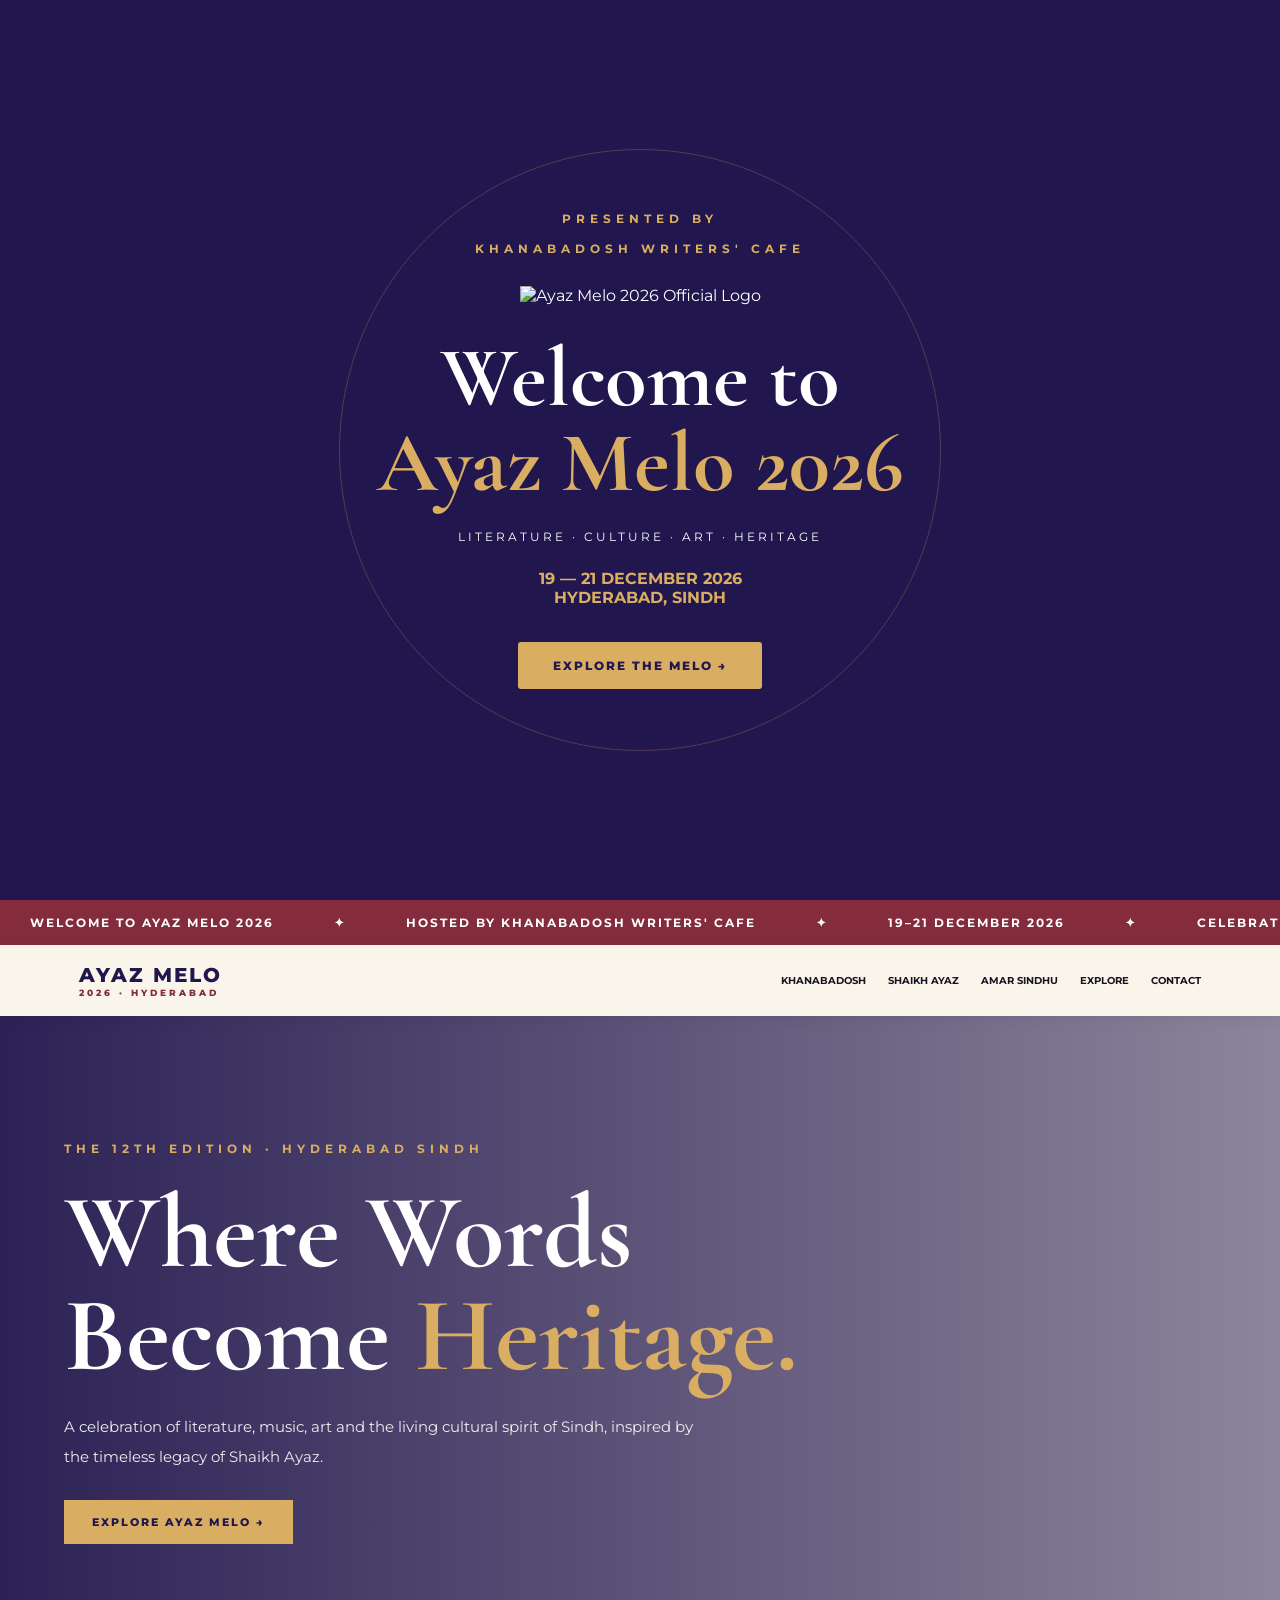
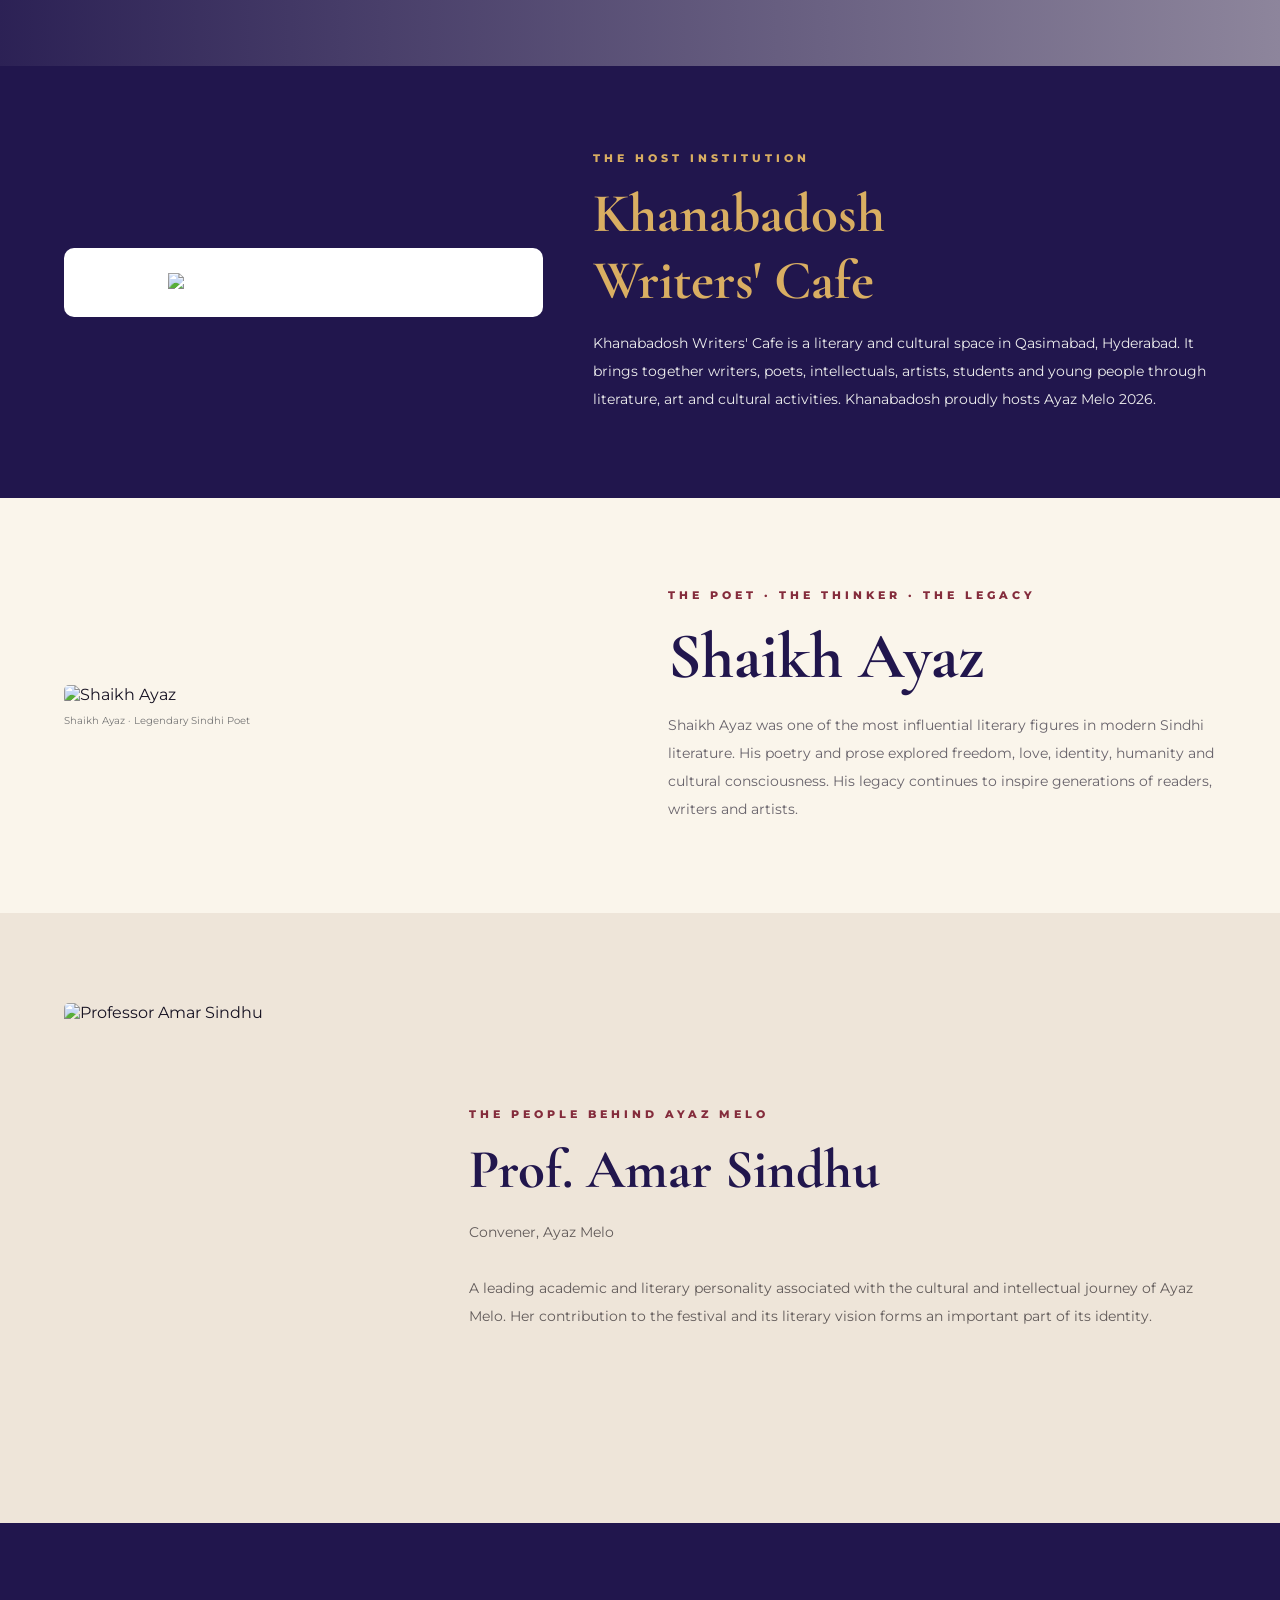
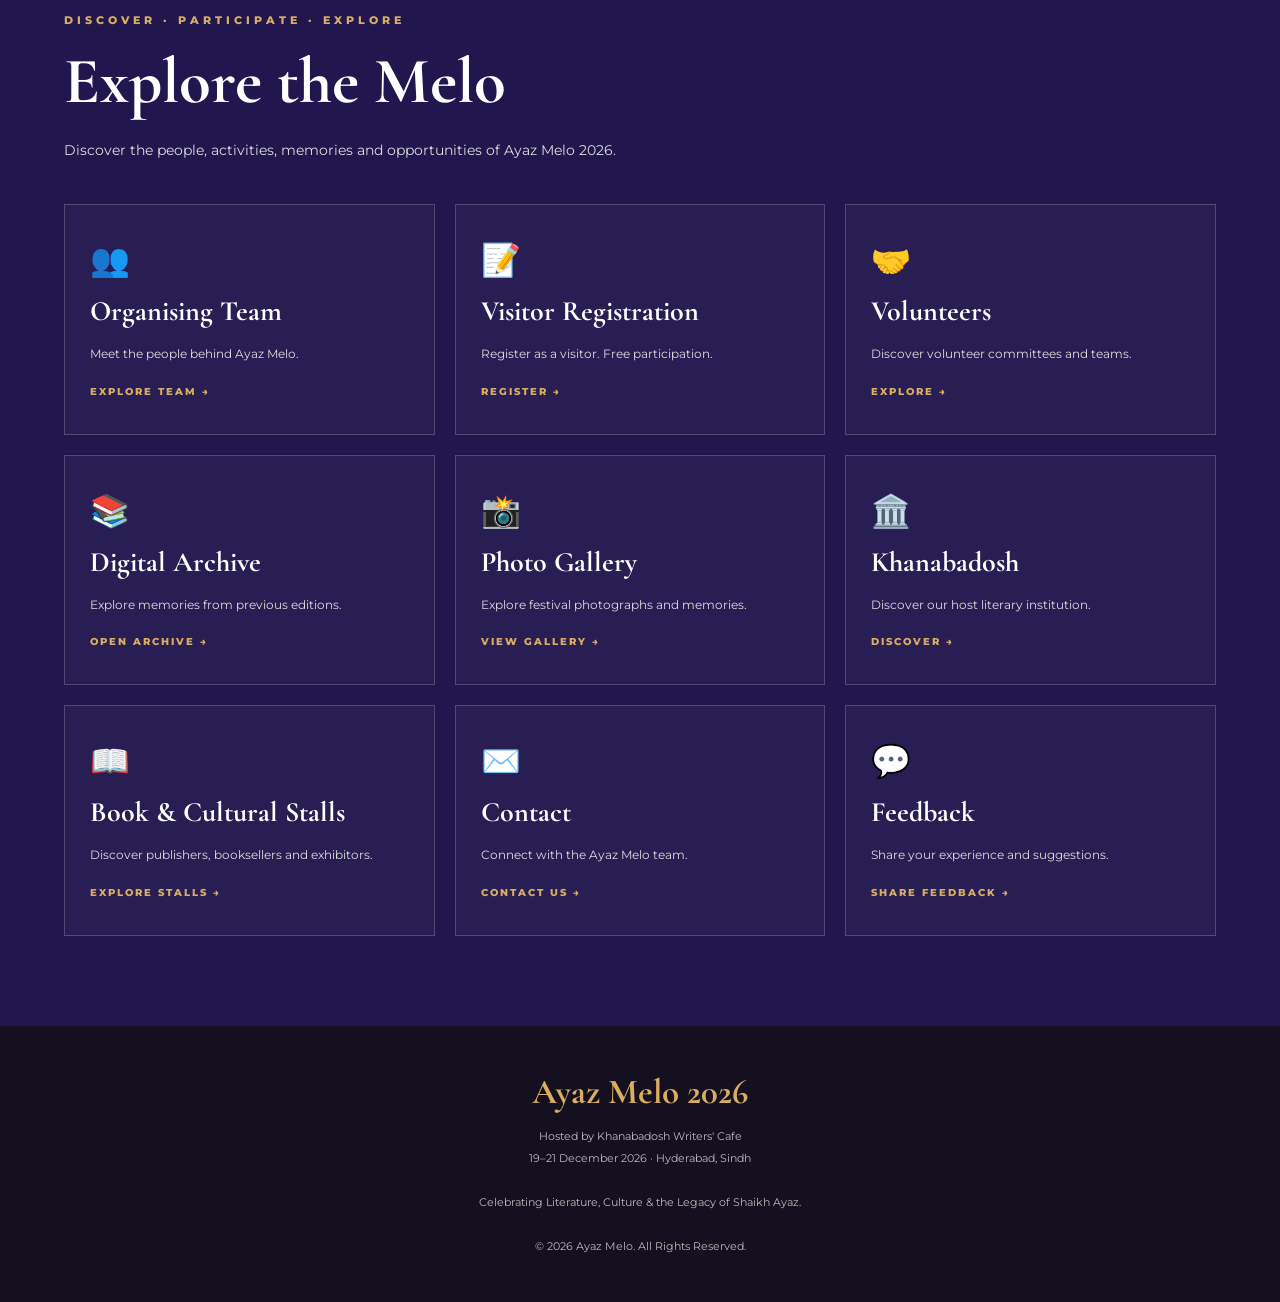
==== commit 6c33a69b: "Update index.html" ====
--- a/index.html
+++ b/index.html
@@ -3,797 +3,831 @@
 <head>
 <meta charset="UTF-8">
 <meta name="viewport" content="width=device-width, initial-scale=1.0">
-<meta name="theme-color" content="#171512">
-
-<title>Ayaz Melo 2026 | Literature & Culture</title>
-<meta name="description" content="Ayaz Melo 2026 - Celebrating Literature, Culture and the Legacy of Shaikh Ayaz in Hyderabad, Sindh.">
+<meta name="theme-color" content="#21164d">
+
+<title>Ayaz Melo 2026 | Khanabadosh Writers' Cafe</title>
+
+<link href="https://fonts.googleapis.com/css2?family=Cormorant+Garamond:wght@400;500;600;700&family=Montserrat:wght@400;500;600;700;800&display=swap" rel="stylesheet">
 
 <style>
 :root {
- --red:#982f2c;
- --gold:#d6aa59;
- --dark:#171512;
- --cream:#f8f2e8;
- --green:#315746;
- --muted:#777;
-}
-*{margin:0;padding:0;box-sizing:border-box;scroll-behavior:smooth}
-body{background:var(--cream);color:var(--dark);font-family:Georgia,serif;line-height:1.7}
-a{text-decoration:none;color:inherit}
-img{max-width:100%}
-.container{width:90%;max-width:1200px;margin:auto}
-.topbar{background:var(--dark);color:white;text-align:center;padding:9px;font:12px Arial;letter-spacing:2px}
-header{background:var(--cream);position:sticky;top:0;z-index:1000;box-shadow:0 2px 12px #0001}
-nav{max-width:1200px;margin:auto;padding:15px 5%;display:flex;justify-content:space-between;align-items:center}
-.logo{font:bold 22px Arial;color:var(--red);letter-spacing:2px}
-.logo small{display:block;font-size:10px;color:#777}
-.navlinks{display:flex;gap:17px;align-items:center;font:11px Arial;font-weight:bold}
-.navlinks a:hover{color:var(--red)}
-.menu{display:none;font-size:25px;background:none;border:0}
-.hero{min-height:650px;background:linear-gradient(90deg,rgba(15,13,11,.94),rgba(15,13,11,.55)),repeating-linear-gradient(45deg,#34251f 0px,#34251f 12px,#51342b 13px,#51342b 15px);color:white;display:flex;align-items:center;padding:80px 0}
-.hero-content{max-width:800px}
-.tag{color:var(--gold);letter-spacing:4px;font:12px Arial}
-.hero h1{font-size:clamp(48px,8vw,90px);line-height:1.05;margin:25px 0}
-.hero h1 span{color:var(--gold);font-style:italic}
-.hero p{font-size:19px;max-width:650px;color:#e6ded2}
-.btn{display:inline-block;background:var(--red);color:white;padding:13px 25px;border-radius:30px;margin:20px 10px 0 0;font:bold 12px Arial;transition:.3s}
-.btn:hover{background:#70211e;transform:translateY(-3px)}
-.btn-outline{border:1px solid white;background:transparent}
-section{padding:80px 0}
-.section-title{margin-bottom:35px}
-.section-title small{color:var(--red);font:bold 12px Arial;letter-spacing:3px}
-.section-title h2{font-size:clamp(32px,5vw,52px);line-height:1.15;margin-top:12px}
-.section-title p{color:var(--muted);max-width:700px;margin-top:15px}
-.about-grid,.ayaz-grid,.khana-box,.contact-grid{display:grid;grid-template-columns:1fr 1fr;gap:40px;align-items:center}
-.quote{background:var(--green);color:white;padding:40px;border-radius:18px;font-size:25px}
-.quote small{display:block;color:var(--gold);margin-top:20px;font:11px Arial}
-.dark-section{background:var(--dark);color:white}
-.dark-section .section-title p{color:#ccc}
-.features{display:grid;grid-template-columns:repeat(3,1fr);gap:20px}
-.feature{border:1px solid #ffffff30;padding:30px;border-radius:15px;background:#ffffff08}
-.feature h3{font-size:25px;margin:15px 0}
-.feature p{color:#ccc}
-.feature span{color:var(--gold);font:12px Arial}
-.ayaz-image img{width:100%;border-radius:18px;display:block}
-.ayaz-image small{display:block;font:11px Arial;color:#777;margin-top:8px}
-.facts{display:grid;grid-template-columns:1fr 1fr;gap:20px;margin-top:25px}
-.fact{border-top:1px solid #ddd;padding-top:12px}
-.fact b{display:block;color:var(--red);font:11px Arial;text-transform:uppercase}
-.khanabadosh{background:#e9dfce}
-.khana-art{background:var(--red);color:white;border-radius:18px;padding:50px 35px;min-height:320px;display:flex;justify-content:center;flex-direction:column}
-.khana-art h2{font-size:42px;line-height:1.2}
-.activity-grid{display:grid;grid-template-columns:repeat(4,1fr);gap:15px}
-.activity{background:white;padding:25px;border-radius:15px;border:1px solid #ddd;transition:.3s}
-.activity:hover{transform:translateY(-5px);box-shadow:0 10px 25px #0001}
-.activity .icon{font-size:30px}
-.activity h3{margin:15px 0 8px}
-.activity p{color:#777;font:13px Arial}
-.volunteer{background:#eee3d2}
-.closed{display:inline-block;padding:12px 20px;border:1px solid var(--red);color:var(--red);border-radius:30px;margin-top:20px;font:bold 12px Arial}
-
-/* GALLERY AND ARCHIVE */
-.gallery-intro{max-width:750px;color:#777;margin-bottom:35px}
-.gallery-grid{display:grid;grid-template-columns:repeat(3,1fr);gap:20px}
-.gallery-card{background:white;border-radius:15px;overflow:hidden;box-shadow:0 5px 20px #0000000d;transition:.3s}
-.gallery-card:hover{transform:translateY(-5px);box-shadow:0 12px 25px #0002}
-.gallery-card img{width:100%;height:230px;object-fit:cover;display:block}
-.gallery-info{padding:20px}
-.gallery-info h3{font-size:20px;margin-bottom:6px}
-.gallery-info p{font:13px Arial;color:#777}
-.photo-credit{font:10px Arial;color:#982f2c;display:block;margin-top:10px}
-.gallery-label{display:inline-block;background:#eee3d2;color:var(--red);font:bold 10px Arial;padding:5px 10px;border-radius:20px;margin-bottom:10px}
-.archive-section{background:#e9dfce}
-.archive-grid{display:grid;grid-template-columns:repeat(4,1fr);gap:18px}
-.archive-card{background:white;border-radius:15px;overflow:hidden;box-shadow:0 5px 15px #0001}
-.archive-card img{width:100%;height:180px;object-fit:cover;display:block}
-.archive-info{padding:20px}
-.archive-info h3{font-size:25px;color:var(--red)}
-.archive-info p{font:12px Arial;color:#777;margin:5px 0}
-.archive-info a{font:bold 11px Arial;color:var(--green);display:inline-block;margin-top:10px}
-.gallery-category{margin-top:55px}
-.gallery-category h3{font-size:27px;margin-bottom:8px}
-.gallery-category>p{color:#777;margin-bottom:20px}
-
-/* VOLUNTEER COMMITTEES */
-.committee-grid{display:grid;grid-template-columns:repeat(3,1fr);gap:20px;margin-top:35px}
-.committee-card{background:white;padding:28px;border-radius:15px;border-top:4px solid var(--red);box-shadow:0 5px 20px #0000000b}
-.committee-card .icon{font-size:32px}
-.committee-card h3{font-size:21px;margin:12px 0}
-.committee-card p{font:13px Arial;color:#777;margin-bottom:12px}
-.committee-card ul{padding-left:19px;font:13px Arial;color:#555}
-.committee-card li{margin:7px 0}
-.committee-note{background:var(--green);color:white;padding:25px;border-radius:15px;margin-top:30px}
-.committee-note b{color:var(--gold)}
-
-/* ORGANISING TEAM */
-.team-section{background:var(--dark);color:white}
-.team-section .section-title p{color:#ccc}
-.team-grid{display:grid;grid-template-columns:repeat(3,1fr);gap:20px}
-.team-card{background:#ffffff0c;border:1px solid #ffffff25;border-radius:15px;padding:25px;text-align:center}
-.team-avatar{width:85px;height:85px;border-radius:50%;margin:0 auto 15px;background:var(--green);border:2px solid var(--gold);display:flex;align-items:center;justify-content:center;color:var(--gold);font:bold 25px Arial}
-.team-card h3{font-size:19px}
-.team-card p{font:12px Arial;color:#d6aa59;margin-top:7px}
-.team-card small{display:block;color:#ccc;font:11px Arial;margin-top:10px}
-
-/* SOCIAL AND CONTACT */
-.social-grid{display:grid;grid-template-columns:1fr 1fr;gap:20px}
-.social-card{background:white;padding:30px;border-radius:15px;display:flex;align-items:center;justify-content:space-between;gap:15px}
-.social-card h3{font-size:23px}
-.contact{background:var(--green);color:white}
-.contact-box{border:1px solid #ffffff40;padding:30px;border-radius:15px}
-.contact-box p{margin:15px 0}
-.contact-box a{color:var(--gold)}
-footer{background:#111;color:#ccc;padding:30px 5%;text-align:center;font:12px Arial}
-
-/* CHAT */
-.chat-button{position:fixed;bottom:20px;right:20px;z-index:2000;background:var(--red);color:white;border:0;border-radius:30px;padding:15px 22px;cursor:pointer;font-weight:bold;box-shadow:0 5px 20px #0004}
-.chat-window{display:none;position:fixed;bottom:85px;right:15px;width:min(350px,calc(100% - 30px));background:white;border-radius:18px;box-shadow:0 10px 40px #0003;z-index:2000;overflow:hidden}
-.chat-header{background:var(--dark);color:white;padding:17px;font:bold 14px Arial;display:flex;justify-content:space-between}
-.chat-header button{background:none;border:0;color:white;font-size:20px}
-.chat-messages{height:260px;padding:15px;overflow:auto;font:13px Arial}
-.message{background:#eee8df;padding:11px;border-radius:12px;margin-bottom:10px}
-.user-message{background:#dceadd;margin-left:30px}
-.chat-form{display:flex;border-top:1px solid #ddd}
-.chat-form input{flex:1;padding:14px;border:0;outline:none;min-width:0}
-.chat-form button{border:0;background:var(--red);color:white;padding:12px}
-
-@media(max-width:900px){
- .navlinks{display:none;position:absolute;top:65px;left:5%;width:90%;background:white;padding:20px;border-radius:12px;flex-direction:column;align-items:flex-start;box-shadow:0 10px 25px #0002}
- .navlinks.show{display:flex}
- .menu{display:block}
- .features{grid-template-columns:1fr}
- .activity-grid{grid-template-columns:1fr 1fr}
- .about-grid,.ayaz-grid,.khana-box,.contact-grid{grid-template-columns:1fr}
- .archive-grid{grid-template-columns:1fr 1fr}
- .committee-grid{grid-template-columns:1fr 1fr}
-}
-@media(max-width:600px){
- section{padding:60px 0}
- .hero{min-height:580px}
- .hero p{font-size:16px}
- .activity-grid,.gallery-grid,.social-grid,.team-grid{grid-template-columns:1fr}
- .archive-grid,.committee-grid{grid-template-columns:1fr}
- .social-card{flex-wrap:wrap}
- .facts{grid-template-columns:1fr 1fr}
- .quote{padding:25px;font-size:22px}
- .gallery-card img{height:220px}
+ --blue:#21164d;
+ --maroon:#842c3c;
+ --gold:#d9ae62;
+ --cream:#faf5eb;
+ --white:#ffffff;
+ --dark:#171323;
+}
+
+* {
+ margin:0;
+ padding:0;
+ box-sizing:border-box;
+}
+
+html {scroll-behavior:smooth}
+
+body {
+ background:var(--cream);
+ color:var(--dark);
+ font-family:'Montserrat',sans-serif;
+ overflow-x:hidden;
+}
+
+a {text-decoration:none;color:inherit}
+
+.container {
+ width:90%;
+ max-width:1250px;
+ margin:auto;
+}
+
+/* INTRO */
+
+.intro {
+ min-height:100vh;
+ background:var(--blue);
+ color:white;
+ display:flex;
+ align-items:center;
+ justify-content:center;
+ text-align:center;
+ padding:55px 20px;
+ position:relative;
+ overflow:hidden;
+}
+
+.intro:before {
+ content:"";
+ position:absolute;
+ width:600px;
+ height:600px;
+ border:1px solid #d9ae6240;
+ border-radius:50%;
+}
+
+.intro-content {
+ position:relative;
+ z-index:2;
+ animation:appear 1.5s ease;
+}
+
+.presented {
+ color:var(--gold);
+ letter-spacing:5px;
+ font-size:12px;
+ font-weight:700;
+}
+
+.intro-logo {
+ width:min(300px,75vw);
+ margin:30px auto;
+}
+
+.intro-logo img {
+ width:100%;
+ height:auto;
+ object-fit:contain;
+}
+
+.intro h1 {
+ font-family:'Cormorant Garamond',serif;
+ font-size:clamp(48px,8vw,85px);
+ line-height:1;
+ margin:20px 0;
+}
+
+.intro h1 span {color:var(--gold)}
+
+.intro p {
+ letter-spacing:3px;
+ font-size:12px;
+ line-height:2;
+}
+
+.intro-date {
+ color:var(--gold);
+ margin-top:20px;
+ font-weight:700;
+}
+
+.explore {
+ display:inline-block;
+ margin-top:35px;
+ background:var(--gold);
+ color:var(--blue);
+ padding:16px 35px;
+ border-radius:3px;
+ font-size:12px;
+ font-weight:800;
+ letter-spacing:2px;
+ transition:.3s;
+}
+
+.explore:hover {
+ background:white;
+ transform:translateY(-4px);
+}
+
+@keyframes appear {
+ from {opacity:0;transform:translateY(30px)}
+ to {opacity:1;transform:translateY(0)}
+}
+
+/* TICKER */
+
+.ticker {
+ background:var(--maroon);
+ color:white;
+ display:flex;
+ overflow:hidden;
+ white-space:nowrap;
+ padding:15px 0;
+}
+
+.ticker-track {
+ display:flex;
+ width:max-content;
+ animation:scroll 32s linear infinite;
+}
+
+.ticker-track span {
+ padding:0 30px;
+ font-size:12px;
+ font-weight:700;
+ letter-spacing:2px;
+}
+
+.ticker-track b {color:var(--gold)}
+
+@keyframes scroll {
+ from {transform:translateX(0)}
+ to {transform:translateX(-50%)}
+}
+
+/* HEADER */
+
+header {
+ background:var(--cream);
+ position:sticky;
+ top:0;
+ z-index:100;
+ box-shadow:0 3px 15px #0001;
+}
+
+nav {
+ max-width:1250px;
+ margin:auto;
+ padding:18px 5%;
+ display:flex;
+ justify-content:space-between;
+ align-items:center;
+}
+
+.brand {
+ color:var(--blue);
+ font-size:20px;
+ font-weight:800;
+ letter-spacing:2px;
+}
+
+.brand small {
+ display:block;
+ color:var(--maroon);
+ font-size:9px;
+ letter-spacing:3px;
+}
+
+.navlinks {
+ display:flex;
+ gap:22px;
+ font-size:10px;
+ font-weight:700;
+}
+
+.navlinks a:hover {color:var(--maroon)}
+
+.menu {
+ display:none;
+ border:0;
+ background:none;
+ font-size:26px;
+}
+
+/* HERO */
+
+.hero {
+ min-height:650px;
+ background:
+ linear-gradient(90deg,#21164df2,#21164d80),
+ url('assets/shaikh-ayaz.jpg') center/cover;
+ display:flex;
+ align-items:center;
+ color:white;
+}
+
+.hero-content {padding:90px 0}
+
+.hero small {
+ color:var(--gold);
+ letter-spacing:5px;
+ font-size:12px;
+ font-weight:700;
+}
+
+.hero h2 {
+ font-family:'Cormorant Garamond',serif;
+ font-size:clamp(55px,9vw,105px);
+ line-height:.98;
+ margin:25px 0;
+}
+
+.hero h2 span {color:var(--gold)}
+
+.hero p {
+ max-width:650px;
+ line-height:2;
+ color:#eee;
+ font-size:15px;
+}
+
+.btn {
+ display:inline-block;
+ margin-top:28px;
+ background:var(--gold);
+ color:var(--blue);
+ padding:15px 28px;
+ font-size:11px;
+ font-weight:800;
+ letter-spacing:2px;
+}
+
+/* COMMON SECTIONS */
+
+section.content-section {
+ padding:90px 0;
+}
+
+.section-label {
+ color:var(--maroon);
+ font-size:11px;
+ font-weight:800;
+ letter-spacing:4px;
+}
+
+.section-title {
+ font-family:'Cormorant Garamond',serif;
+ font-size:clamp(40px,6vw,65px);
+ color:var(--blue);
+ margin:15px 0;
+}
+
+.description {
+ max-width:750px;
+ color:#68636b;
+ line-height:2;
+ font-size:14px;
+}
+
+/* KHANABADOSH */
+
+.khana {
+ background:var(--blue);
+ color:white;
+ padding:85px 0;
+}
+
+.khana-grid {
+ display:grid;
+ grid-template-columns:1fr 1.3fr;
+ gap:50px;
+ align-items:center;
+}
+
+.khana-logo {
+ background:#fff;
+ border-radius:10px;
+ padding:25px;
+ text-align:center;
+}
+
+.khana-logo img {
+ width:100%;
+ max-width:300px;
+ object-fit:contain;
+}
+
+.khana h2 {
+ font-family:'Cormorant Garamond',serif;
+ font-size:55px;
+ color:var(--gold);
+ margin:15px 0;
+}
+
+.khana p {
+ color:#eee;
+ line-height:2;
+ font-size:14px;
+}
+
+/* SHAikh AYAZ */
+
+.ayaz-grid {
+ display:grid;
+ grid-template-columns:1fr 1fr;
+ gap:55px;
+ align-items:center;
+}
+
+.profile-image img {
+ width:100%;
+ height:480px;
+ object-fit:cover;
+ border-radius:5px;
+}
+
+.profile-caption {
+ color:#777;
+ font-size:10px;
+ margin-top:10px;
+}
+
+/* AMAR SINDHU */
+
+.amar {
+ background:#eee5d9;
+}
+
+.amar-grid {
+ display:grid;
+ grid-template-columns:350px 1fr;
+ gap:55px;
+ align-items:center;
+}
+
+.amar-image {
+ width:100%;
+ height:430px;
+ object-fit:cover;
+ border-radius:5px;
+}
+
+.amar h2 {
+ font-family:'Cormorant Garamond',serif;
+ font-size:55px;
+ color:var(--blue);
+ margin:15px 0;
+}
+
+.amar p {
+ color:#625b5a;
+ font-size:14px;
+ line-height:2;
+}
+
+/* EXPLORE PORTALS */
+
+.portals {
+ background:var(--blue);
+ color:white;
+}
+
+.portals .section-title {color:white}
+
+.portal-grid {
+ display:grid;
+ grid-template-columns:repeat(3,1fr);
+ gap:20px;
+ margin-top:40px;
+}
+
+.portal-card {
+ padding:35px 25px;
+ border:1px solid #ffffff30;
+ background:#ffffff09;
+ transition:.3s;
+}
+
+.portal-card:hover {
+ background:var(--maroon);
+ transform:translateY(-6px);
+}
+
+.portal-icon {
+ font-size:32px;
+}
+
+.portal-card h3 {
+ font-family:'Cormorant Garamond',serif;
+ font-size:28px;
+ margin:15px 0;
+}
+
+.portal-card p {
+ font-size:12px;
+ line-height:1.8;
+ color:#ddd;
+}
+
+.portal-card a {
+ display:inline-block;
+ margin-top:20px;
+ color:var(--gold);
+ font-size:10px;
+ font-weight:800;
+ letter-spacing:2px;
+}
+
+/* FOOTER */
+
+footer {
+ background:#151020;
+ color:white;
+ text-align:center;
+ padding:45px 20px;
+}
+
+footer h2 {
+ font-family:'Cormorant Garamond',serif;
+ color:var(--gold);
+ font-size:35px;
+}
+
+footer p {
+ font-size:11px;
+ color:#bbb;
+ margin-top:12px;
+ line-height:2;
+}
+
+/* RESPONSIVE */
+
+@media(max-width:850px) {
+
+ .navlinks {
+  display:none;
+  position:absolute;
+  top:65px;
+  left:5%;
+  width:90%;
+  background:white;
+  padding:25px;
+  flex-direction:column;
+  box-shadow:0 5px 20px #0002;
+ }
+
+ .navlinks.show {display:flex}
+
+ .menu {display:block}
+
+ .khana-grid,
+ .ayaz-grid,
+ .amar-grid {
+  grid-template-columns:1fr;
+ }
+
+ .portal-grid {
+  grid-template-columns:1fr 1fr;
+ }
+
+ .profile-image img {height:350px}
+
+ .amar-image {height:400px}
+}
+
+@media(max-width:550px) {
+
+ section.content-section {padding:60px 0}
+
+ .portal-grid {grid-template-columns:1fr}
+
+ .intro h1 {font-size:55px}
+
+ .hero {min-height:550px}
+
+ .hero h2 {font-size:65px}
+
+ .khana h2,.amar h2 {font-size:43px}
 }
 </style>
 </head>
 
 <body>
 
-<div class="topbar">HYDERABAD, SINDH · 19–21 DECEMBER 2026</div>
-
-<header>
+<!-- INTRO SCREEN -->
+
+<section class="intro" id="home">
+
+<div class="intro-content">
+
+<div class="presented">
+PRESENTED BY
+<br><br>
+KHANABADOSH WRITERS' CAFE
+</div>
+
+<div class="intro-logo">
+<img src="assets/ayaz-melo-2026.png"
+alt="Ayaz Melo 2026 Official Logo">
+</div>
+
+<h1>Welcome to<br><span>Ayaz Melo 2026</span></h1>
+
+<p>LITERATURE · CULTURE · ART · HERITAGE</p>
+
+<div class="intro-date">
+19 — 21 DECEMBER 2026
+<br>
+HYDERABAD, SINDH
+</div>
+
+<a href="#main" class="explore">EXPLORE THE MELO →</a>
+
+</div>
+</section>
+
+<!-- RUNNING TICKER -->
+
+<div class="ticker">
+<div class="ticker-track">
+
+<span>WELCOME TO AYAZ MELO 2026</span>
+<span>✦</span>
+<span>HOSTED BY KHANABADOSH WRITERS' CAFE</span>
+<span>✦</span>
+<span>19–21 DECEMBER 2026</span>
+<span>✦</span>
+<span>CELEBRATING LITERATURE & CULTURE</span>
+<span>✦</span>
+<span>FREE ENTRY</span>
+<span>✦</span>
+
+<span>WELCOME TO AYAZ MELO 2026</span>
+<span>✦</span>
+<span>HOSTED BY KHANABADOSH WRITERS' CAFE</span>
+<span>✦</span>
+<span>19–21 DECEMBER 2026</span>
+<span>✦</span>
+<span>CELEBRATING LITERATURE & CULTURE</span>
+<span>✦</span>
+<span>FREE ENTRY</span>
+<span>✦</span>
+
+</div>
+</div>
+
+<!-- NAVIGATION -->
+
+<header id="main">
 <nav>
-<a href="#home" class="logo">AYAZ MELO<small>2026 · LITERATURE & CULTURE</small></a>
+
+<a href="#home" class="brand">
+AYAZ MELO
+<small>2026 · HYDERABAD</small>
+</a>
+
 <button class="menu" id="menuBtn">☰</button>
+
 <div class="navlinks" id="navLinks">
-<a href="#about">ABOUT</a>
+<a href="#khanabadosh">KHANABADOSH</a>
 <a href="#shaikh-ayaz">SHAIKH AYAZ</a>
-<a href="#khanabadosh">KHANABADOSH</a>
-<a href="#activities">ACTIVITIES</a>
-<a href="#volunteers">VOLUNTEERS</a>
-<a href="#gallery">GALLERY</a>
-<a href="#archive">ARCHIVE</a>
-<a href="#team">TEAM</a>
-<a href="#contact">CONTACT</a>
-</div>
+<a href="#amar">AMAR SINDHU</a>
+<a href="#portals">EXPLORE</a>
+<a href="#footer">CONTACT</a>
+</div>
+
 </nav>
 </header>
 
-<!-- HERO -->
-<section class="hero" id="home">
+<!-- MAIN HERO -->
+
+<div class="hero">
 <div class="container hero-content">
-<div class="tag">THE 12TH EDITION · HYDERABAD SINDH</div>
-<h1>Where words<br>become <span>heritage.</span></h1>
-<p>A celebration of literature, music, art and the living cultural spirit of Sindh — inspired by the timeless legacy of Shaikh Ayaz.</p>
-<a class="btn" href="#about">DISCOVER AYAZ MELO</a>
-<a class="btn btn-outline" href="https://www.youtube.com/@ayazmeloofficial" target="_blank">WATCH ON YOUTUBE ↗</a>
+
+<small>THE 12TH EDITION · HYDERABAD SINDH</small>
+
+<h2>Where Words<br>Become <span>Heritage.</span></h2>
+
+<p>
+A celebration of literature, music, art and the living cultural spirit of Sindh, inspired by the timeless legacy of Shaikh Ayaz.
+</p>
+
+<a href="#portals" class="btn">EXPLORE AYAZ MELO →</a>
+
+</div>
+</div>
+
+<!-- KHANABADOSH -->
+
+<section class="khana" id="khanabadosh">
+
+<div class="container khana-grid">
+
+<div class="khana-logo">
+<img src="assets/khanabadosh-logo.png"
+alt="Khanabadosh Writers Cafe Logo">
+</div>
+
+<div>
+
+<div class="section-label" style="color:var(--gold)">
+THE HOST INSTITUTION
+</div>
+
+<h2>Khanabadosh<br>Writers' Cafe</h2>
+
+<p>
+Khanabadosh Writers' Cafe is a literary and cultural space in Qasimabad, Hyderabad.
+
+It brings together writers, poets, intellectuals, artists, students and young people through literature, art and cultural activities.
+
+Khanabadosh proudly hosts Ayaz Melo 2026.
+</p>
+
+</div>
 </div>
 </section>
 
-<!-- ABOUT -->
-<section id="about">
-<div class="container about-grid">
+<!-- SHAIKH AYAZ -->
+
+<section class="content-section" id="shaikh-ayaz">
+
+<div class="container ayaz-grid">
+
+<div class="profile-image">
+<img src="assets/shaikh-ayaz.jpg"
+alt="Shaikh Ayaz">
+<div class="profile-caption">
+Shaikh Ayaz · Legendary Sindhi Poet
+</div>
+</div>
+
 <div>
-<div class="section-title">
-<small>ABOUT THE FESTIVAL</small>
-<h2>More than a festival. A cultural home.</h2>
-<p>Ayaz Melo brings together literature, music, art, theatre, ideas and the cultural identity of Sindh.</p>
-</div>
-<p>Rooted in the literary spirit of Shaikh Ayaz, the festival creates a platform for writers, artists, intellectuals, students and audiences to celebrate creativity and cultural heritage.</p>
-</div>
-<div class="quote">“Literature keeps a people's memory alive and gives imagination a place to belong.”<small>THE SPIRIT OF AYAZ MELO</small></div>
+
+<div class="section-label">THE POET · THE THINKER · THE LEGACY</div>
+
+<h2 class="section-title">Shaikh Ayaz</h2>
+
+<p class="description">
+Shaikh Ayaz was one of the most influential literary figures in modern Sindhi literature.
+
+His poetry and prose explored freedom, love, identity, humanity and cultural consciousness.
+
+His legacy continues to inspire generations of readers, writers and artists.
+</p>
+
+</div>
 </div>
 </section>
 
-<!-- EXPERIENCE -->
-<section class="dark-section">
+<!-- AMAR SINDHU -->
+
+<section class="content-section amar" id="amar">
+
+<div class="container amar-grid">
+
+<img class="amar-image"
+src="assets/amar-sindhu.jpg"
+alt="Professor Amar Sindhu">
+
+<div>
+
+<div class="section-label">THE PEOPLE BEHIND AYAZ MELO</div>
+
+<h2>Prof. Amar Sindhu</h2>
+
+<p>
+Convener, Ayaz Melo
+
+<br><br>
+
+A leading academic and literary personality associated with the cultural and intellectual journey of Ayaz Melo.
+
+Her contribution to the festival and its literary vision forms an important part of its identity.
+</p>
+
+</div>
+</div>
+</section>
+
+<!-- PORTALS -->
+
+<section class="content-section portals" id="portals">
+
 <div class="container">
-<div class="section-title">
-<small>THE EXPERIENCE</small>
-<h2>Many voices. One cultural conversation.</h2>
-<p>Discover the different expressions of creativity and culture.</p>
-</div>
-<div class="features">
-<div class="feature"><span>01 / LITERATURE</span><h3>Words & Ideas</h3><p>Literary sessions, poetry, book launches and conversations.</p></div>
-<div class="feature"><span>02 / PERFORMANCE</span><h3>Music & Stage</h3><p>Live performances, music and artistic expressions.</p></div>
-<div class="feature"><span>03 / CULTURE</span><h3>Art & Heritage</h3><p>Crafts, cultural displays and community activities.</p></div>
+
+<div class="section-label" style="color:var(--gold)">
+DISCOVER · PARTICIPATE · EXPLORE
+</div>
+
+<h2 class="section-title">Explore the Melo</h2>
+
+<p class="description" style="color:#ddd">
+Discover the people, activities, memories and opportunities of Ayaz Melo 2026.
+</p>
+
+<div class="portal-grid">
+
+<div class="portal-card">
+<div class="portal-icon">👥</div>
+<h3>Organising Team</h3>
+<p>Meet the people behind Ayaz Melo.</p>
+<a href="team.html">EXPLORE TEAM →</a>
+</div>
+
+<div class="portal-card">
+<div class="portal-icon">📝</div>
+<h3>Visitor Registration</h3>
+<p>Register as a visitor. Free participation.</p>
+<a href="mehmaan.html">REGISTER →</a>
+</div>
+
+<div class="portal-card">
+<div class="portal-icon">🤝</div>
+<h3>Volunteers</h3>
+<p>Discover volunteer committees and teams.</p>
+<a href="volunteer.html">EXPLORE →</a>
+</div>
+
+<div class="portal-card">
+<div class="portal-icon">📚</div>
+<h3>Digital Archive</h3>
+<p>Explore memories from previous editions.</p>
+<a href="archive.html">OPEN ARCHIVE →</a>
+</div>
+
+<div class="portal-card">
+<div class="portal-icon">📸</div>
+<h3>Photo Gallery</h3>
+<p>Explore festival photographs and memories.</p>
+<a href="gallery.html">VIEW GALLERY →</a>
+</div>
+
+<div class="portal-card">
+<div class="portal-icon">🏛️</div>
+<h3>Khanabadosh</h3>
+<p>Discover our host literary institution.</p>
+<a href="khanabadosh.html">DISCOVER →</a>
+</div>
+
+<div class="portal-card">
+<div class="portal-icon">📖</div>
+<h3>Book & Cultural Stalls</h3>
+<p>Discover publishers, booksellers and exhibitors.</p>
+<a href="stalls.html">EXPLORE STALLS →</a>
+</div>
+
+<div class="portal-card">
+<div class="portal-icon">✉️</div>
+<h3>Contact</h3>
+<p>Connect with the Ayaz Melo team.</p>
+<a href="contact.html">CONTACT US →</a>
+</div>
+
+<div class="portal-card">
+<div class="portal-icon">💬</div>
+<h3>Feedback</h3>
+<p>Share your experience and suggestions.</p>
+<a href="feedback.html">SHARE FEEDBACK →</a>
+</div>
+
 </div>
 </div>
 </section>
 
-<!-- SHAIKH AYAZ -->
-<section id="shaikh-ayaz">
-<div class="container ayaz-grid">
-<div class="ayaz-image">
-<img src="https://live.staticflickr.com/108/310837215_5caca6dba0_o.jpg" alt="Shaikh Ayaz portrait" loading="lazy">
-<small>Photograph: Kuhda Bux Abro · CC BY 2.0</small>
-</div>
-<div>
-<div class="section-title">
-<small>THE POET · THE THINKER · THE LEGACY</small>
-<h2>Shaikh Ayaz</h2>
-<p>One of the most influential voices in modern Sindhi literature.</p>
-</div>
-<p>Born as Mubarak Ali Shaikh in Shikarpur on 2 March 1923, Shaikh Ayaz became a defining literary figure in Sindh. His poetry and prose explored freedom, love, identity and human dignity.</p>
-<div class="facts">
-<div class="fact"><b>Born</b>2 March 1923</div>
-<div class="fact"><b>Birthplace</b>Shikarpur, Sindh</div>
-<div class="fact"><b>Died</b>28 December 1997</div>
-<div class="fact"><b>Known For</b>Poetry & Prose</div>
-</div>
-<p style="margin-top:20px">His literary legacy continues to inspire generations of writers, readers and artists.</p>
-</div>
-</div>
-</section>
-
-<!-- KHANABADOSH -->
-<section class="khanabadosh" id="khanabadosh">
-<div class="container khana-box">
-<div class="khana-art">
-<p>AN INDEPENDENT LITERARY & CULTURAL SPACE</p>
-<h2>Khanabadosh<br>Writers' Cafe</h2>
-<p>QASIMABAD · HYDERABAD</p>
-</div>
-<div>
-<div class="section-title">
-<small>THE HOME BEHIND THE GATHERING</small>
-<h2>Khanabadosh</h2>
-<p>A literary and cultural space in Qasimabad, Hyderabad.</p>
-</div>
-<p>Khanabadosh provides a place for writers, readers, artists and young people to meet, share ideas and participate in literary and cultural activities. It is an important part of the cultural environment connected with Ayaz Melo.</p>
-<a class="btn" href="https://www.google.com/maps/search/?api=1&query=Khanabadosh+Writers+Cafe+Qasimabad+Hyderabad" target="_blank">FIND KHANABADOSH ↗</a>
-</div>
-</div>
-</section>
-
-<!-- ACTIVITIES -->
-<section id="activities">
-<div class="container">
-<div class="section-title">
-<small>PARTICIPATE · EXPLORE · CELEBRATE</small>
-<h2>Discover the Melo</h2>
-<p>Explore the different spaces and opportunities at Ayaz Melo 2026.</p>
-</div>
-<div class="activity-grid">
-<a class="activity" href="https://wa.me/923422564593?text=I%20want%20information%20about%20book%20stalls."><div class="icon">📚</div><h3>Book Stalls</h3><p>Publishers, booksellers and independent literary voices.</p></a>
-<a class="activity" href="https://wa.me/923422564593?text=I%20want%20information%20about%20food%20stalls."><div class="icon">🍲</div><h3>Food Stalls</h3><p>Regional flavours and food traditions.</p></a>
-<a class="activity" href="https://wa.me/923422564593?text=I%20want%20information%20about%20art%20and%20design."><div class="icon">🎨</div><h3>Art & Design</h3><p>Creative work, visual arts and design showcases.</p></a>
-<a class="activity" href="https://wa.me/923422564593?text=I%20want%20information%20about%20cultural%20stalls."><div class="icon">🧵</div><h3>Cultural Stalls</h3><p>Crafts, heritage and community displays.</p></a>
-</div>
-</div>
-</section>
-
-<!-- VOLUNTEERS AND COMMITTEES -->
-<section class="volunteer" id="volunteers">
-<div class="container">
-<div class="section-title">
-<small>THE PEOPLE WHO MAKE IT HAPPEN</small>
-<h2>Ayaz Melo Volunteers</h2>
-<p>Our volunteers help create a welcoming and organised festival for artists, guests and audiences.</p>
-</div>
-<p>Volunteer applications for Ayaz Melo 2026 are currently closed. Our volunteer teams work together across different areas of festival management.</p>
-<span class="closed">VOLUNTEER APPLICATION — CLOSED</span>
-
-<div class="gallery-category">
-<h3>Volunteer Committees</h3>
-<p>Explore the committees and their responsibilities. Committee member names and appointments will be announced separately.</p>
-</div>
-
-<div class="committee-grid">
-
-<div class="committee-card">
-<div class="icon">📝</div>
-<h3>Registration Committee</h3>
-<p>Managing registrations, verification and entry procedures.</p>
-<ul>
-<li>Volunteer and guest registration</li>
-<li>Registration verification</li>
-<li>QR codes and entry passes</li>
-<li>Attendance and registration records</li>
-<li>Registration desk management</li>
-</ul>
-</div>
-
-<div class="committee-card">
-<div class="icon">🤝</div>
-<h3>Reception & Guest Management</h3>
-<p>Welcoming guests and supporting invited participants.</p>
-<ul>
-<li>Guest reception and guidance</li>
-<li>Artist and speaker coordination</li>
-<li>Guest assistance and information</li>
-<li>Welcoming distinguished guests</li>
-<li>Coordination with other committees</li>
-</ul>
-</div>
-
-<div class="committee-card">
-<div class="icon">🎭</div>
-<h3>Hall Management Committee</h3>
-<p>Maintaining the smooth operation of halls and sessions.</p>
-<ul>
-<li>Seating arrangements</li>
-<li>Audience guidance</li>
-<li>Session and stage coordination</li>
-<li>Maintaining discipline and order</li>
-<li>Supporting speakers and moderators</li>
-</ul>
-</div>
-
-<div class="committee-card">
-<div class="icon">🍽️</div>
-<h3>Food & Hospitality Committee</h3>
-<p>Supporting food arrangements and hospitality services.</p>
-<ul>
-<li>Food and refreshment arrangements</li>
-<li>Hospitality for guests and artists</li>
-<li>Food distribution coordination</li>
-<li>Monitoring food service areas</li>
-<li>Maintaining cleanliness and order</li>
-</ul>
-</div>
-
-<div class="committee-card">
-<div class="icon">📚</div>
-<h3>Stall Management Committee</h3>
-<p>Coordinating book stalls, food stalls and cultural displays.</p>
-<ul>
-<li>Stall allocation and arrangements</li>
-<li>Coordination with stall owners</li>
-<li>Book and cultural stall support</li>
-<li>Guidance for exhibitors</li>
-<li>Addressing stall-related issues</li>
-</ul>
-</div>
-
-<div class="committee-card">
-<div class="icon">👥</div>
-<h3>Volunteer Coordination Committee</h3>
-<p>Organising volunteer teams and coordinating their duties.</p>
-<ul>
-<li>Volunteer duty assignments</li>
-<li>Team coordination and communication</li>
-<li>Volunteer attendance monitoring</li>
-<li>Training and orientation support</li>
-<li>On-ground volunteer assistance</li>
-</ul>
-</div>
-
-</div>
-
-<div class="committee-note">
-<b>Our Volunteer Structure</b>
-<p>Each committee has specific responsibilities and works in coordination with the Ayaz Melo Organising Team. Committee heads and member details will be added after official confirmation.</p>
-</div>
-
-</div>
-</section>
-
-<!-- PHOTO GALLERY -->
-<section id="gallery">
-<div class="container">
-<div class="section-title">
-<small>MOMENTS · MEMORIES · CULTURAL HERITAGE</small>
-<h2>Ayaz Melo Photo Gallery</h2>
-<p>A visual journey through the literary, musical and cultural experiences of Ayaz Melo.</p>
-</div>
-
-<p class="gallery-intro">Explore moments from literary sessions, folk performances, poetry gatherings, cultural activities, book stalls and the people who make Ayaz Melo a living celebration of Sindh.</p>
-
-<div class="gallery-grid">
-
-<div class="gallery-card">
-<img src="https://www.app.com.pk/wp-content/uploads/2025/12/APP39-211225Hyderabad.jpg" alt="Folk singer performing at 11th Ayaz Melo" loading="lazy">
-<div class="gallery-info">
-<span class="gallery-label">FOLK MUSIC</span>
-<h3>Sindhi Folk Music & Performances</h3>
-<p>Live folk music and cultural performances at the 11th Ayaz Melo, 2025.</p>
-<a class="photo-credit" href="https://www.app.com.pk/photos-section/a-folk-singer-performs-during-the-11th-ayaz-mela-organized-by-khana-badosh-writers-cafe-at-the-sindh-museum/" target="_blank">Photo source: APP · View original ↗</a>
-</div>
-</div>
-
-<div class="gallery-card">
-<img src="https://i.dawn.com/primary/2017/12/5a3ac2e5e6b72.jpg" alt="Literary gathering at Ayaz Melo" loading="lazy">
-<div class="gallery-info">
-<span class="gallery-label">LITERATURE</span>
-<h3>Literary Sessions & Discussions</h3>
-<p>Writers, intellectuals and guests sharing ideas at Ayaz Melo.</p>
-<a class="photo-credit" href="https://www.dawn.com/news/1377847" target="_blank">Photo source: Dawn · View original ↗</a>
-</div>
-</div>
-
-<div class="gallery-card">
-<img src="https://i.dawn.com/large/2023/12/6588a78ecd6b3.jpg" alt="Ayaz Melo audience at Sindh Museum" loading="lazy">
-<div class="gallery-info">
-<span class="gallery-label">AUDIENCE</span>
-<h3>Audience & Festival Moments</h3>
-<p>Visitors and audiences attending literary and cultural sessions.</p>
-<a class="photo-credit" href="https://www.dawn.com/news/1800516" target="_blank">Photo source: Dawn · View original ↗</a>
-</div>
-</div>
-
-<div class="gallery-card">
-<img src="https://i.tribune.com.pk/media/images/1593515-performanceatayazmelo-1514314969/1593515-performanceatayazmelo-1514314969-640x480.webp" alt="Musical performance at Ayaz Melo" loading="lazy">
-<div class="gallery-info">
-<span class="gallery-label">MUSIC & STAGE</span>
-<h3>Artists & Stage Performances</h3>
-<p>Musical performances and artistic expressions at the festival.</p>
-<a class="photo-credit" href="https://tribune.com.pk/story/1593515/six-day-ayaz-melo-concludes-befitting-tribute-poet" target="_blank">Photo source: Express Tribune · View original ↗</a>
-</div>
-</div>
-
-<div class="gallery-card">
-<img src="https://www.thenews.com.pk/assets/uploads/akhbar/2024-01-15/1147869_021423_updates.jpg" alt="Ayaz Melo 2023 literary session" loading="lazy">
-<div class="gallery-info">
-<span class="gallery-label">POETRY & IDEAS</span>
-<h3>Poetry, Mushaira & Conversations</h3>
-<p>Literary gatherings and conversations around Sindhi literature.</p>
-<a class="photo-credit" href="https://www.thenews.com.pk/print/1147869-ayaz-melo-pride-of-sindh" target="_blank">Photo source: The News · View original ↗</a>
-</div>
-</div>
-
-<div class="gallery-card">
-<img src="https://www.app.com.pk/wp-content/uploads/2022/12/APP12-241222.jpg" alt="Books stall at Ayaz Melo" loading="lazy">
-<div class="gallery-info">
-<span class="gallery-label">BOOKS & PUBLICATIONS</span>
-<h3>Book Stalls & Publishers</h3>
-<p>Booksellers, publications and visitors exploring literary works.</p>
-<a class="photo-credit" href="https://www.app.com.pk/photos-section/visitors-searching-and-selecting-books-at-books-stall-during-8th-edition-of-ayaz-melo-organized-by-khanabadosh-writers-cafe-at-sindh-museum/" target="_blank">Photo source: APP · View original ↗</a>
-</div>
-</div>
-
-<div class="gallery-card">
-<img src="https://www.app.com.pk/wp-content/uploads/2022/12/APP39-231222.jpg" alt="Traditional dance at Ayaz Melo" loading="lazy">
-<div class="gallery-info">
-<span class="gallery-label">CULTURAL DANCE</span>
-<h3>Cultural Dance & Traditions</h3>
-<p>Traditional performances celebrating the cultural heritage of Sindh.</p>
-<a class="photo-credit" href="https://www.app.com.pk/photos-section/folk-artists-performing-traditional-dance-at-the-inauguration-ceremony-of-8th-edition-of-ayaz-melo-organized-by-khanabadosh-writers-cafe-at/" target="_blank">Photo source: APP · View original ↗</a>
-</div>
-</div>
-
-<div class="gallery-card">
-<img src="https://i.tribune.com.pk/media/images/11609275437-0/11609275437-0.jpg" alt="Traditional musical performance at Ayaz Melo" loading="lazy">
-<div class="gallery-info">
-<span class="gallery-label">SINDHI HERITAGE</span>
-<h3>Traditional Music & Heritage</h3>
-<p>Traditional musicians and cultural expressions from earlier editions.</p>
-<a class="photo-credit" href="https://tribune.com.pk/story/2277935/annual-melo-celebrates-shaikh-ayaz" target="_blank">Photo source: Express Tribune · View original ↗</a>
-</div>
-</div>
-
-<div class="gallery-card">
-<img src="https://i.dawn.com/primary/2019/12/5dfe760ef11e7.jpg" alt="Traditional raagis at Ayaz Melo" loading="lazy">
-<div class="gallery-info">
-<span class="gallery-label">SUFI MUSIC</span>
-<h3>Raagis & Sufi Poetry</h3>
-<p>Traditional musical expressions and poetry inspired by Sindh's Sufi heritage.</p>
-<a class="photo-credit" href="https://www.dawn.com/news/1523552" target="_blank">Photo source: Dawn · View original ↗</a>
-</div>
-</div>
-
-</div>
-
-<div class="gallery-category">
-<h3>More Festival Experiences</h3>
-<p>Discover other important parts of the Ayaz Melo experience.</p>
-<div class="features">
-<div class="feature"><span>ART & EXHIBITIONS</span><h3>🎨 Art & Design</h3><p>Creative showcases, painting, visual arts, crafts and cultural exhibitions.</p></div>
-<div class="feature"><span>THEATRE</span><h3>🎭 Theatre & Performing Arts</h3><p>Stage plays, drama, artistic performances and creative expression.</p></div>
-<div class="feature"><span>PEOPLE</span><h3>🤝 Volunteers & Guests</h3><p>Organisers, volunteers, artists, writers, speakers and festival visitors.</p></div>
-</div>
-</div>
-
-</div>
-</section>
-
-<!-- DIGITAL ARCHIVE -->
-<section class="archive-section" id="archive">
-<div class="container">
-<div class="section-title">
-<small>HISTORY · HERITAGE · MEMORIES</small>
-<h2>Ayaz Melo Digital Archive</h2>
-<p>Explore previous editions of Ayaz Melo through photographs, reports and historical memories.</p>
-</div>
-
-<div class="archive-grid">
-
-<div class="archive-card">
-<img src="https://www.app.com.pk/wp-content/uploads/2022/12/APP39-231222.jpg" alt="8th Ayaz Melo" loading="lazy">
-<div class="archive-info">
-<h3>2022</h3>
-<p>8th Edition · Ayaz Melo</p>
-<p>Traditional performances, literature and cultural gatherings.</p>
-<a href="https://www.app.com.pk/domestic/8th-ayaz-melo-begins-in-hyderabad/" target="_blank">EXPLORE 2022 ↗</a>
-</div>
-</div>
-
-<div class="archive-card">
-<img src="https://www.thenews.com.pk/assets/uploads/akhbar/2024-01-15/1147869_021423_updates.jpg" alt="9th Ayaz Melo" loading="lazy">
-<div class="archive-info">
-<h3>2023</h3>
-<p>9th Edition · Ayaz Melo</p>
-<p>Literary sessions, discussions and cultural activities.</p>
-<a href="https://www.thenews.com.pk/print/1147869-ayaz-melo-pride-of-sindh" target="_blank">EXPLORE 2023 ↗</a>
-</div>
-</div>
-
-<div class="archive-card">
-<img src="https://thefridaytimes.com/digital_images/large/2024-12-28/ayaz-melo-festival-pays-tribute-to-sindhi-poet-sheikh-ayaz-amid-praise-and-criticism-1735382314-9400.png" alt="10th Ayaz Melo" loading="lazy">
-<div class="archive-info">
-<h3>2024</h3>
-<p>10th Edition · Ayaz Melo</p>
-<p>Writers, artists, intellectuals and cultural performances.</p>
-<a href="https://www.dawn.com/news/1880000" target="_blank">EXPLORE 2024 ↗</a>
-</div>
-</div>
-
-<div class="archive-card">
-<img src="https://www.app.com.pk/wp-content/uploads/2025/12/APP39-211225Hyderabad.jpg" alt="11th Ayaz Melo" loading="lazy">
-<div class="archive-info">
-<h3>2025</h3>
-<p>11th Edition · Ayaz Melo</p>
-<p>Literature, folk music, discussions and cultural celebrations.</p>
-<a href="https://www.dawn.com/news/1962124/three-day-11th-shaikh-ayaz-melo-gets-underway-at-sindh-museum" target="_blank">EXPLORE 2025 ↗</a>
-</div>
-</div>
-
-</div>
-</div>
-</section>
-
-<!-- ORGANISING TEAM -->
-<section class="team-section" id="team">
-<div class="container">
-<div class="section-title">
-<small>THE PEOPLE BEHIND AYAZ MELO</small>
-<h2>Organising Team</h2>
-<p>Meet the people contributing their time, experience and efforts to Ayaz Melo.</p>
-</div>
-
-<div class="team-grid">
-
-<div class="team-card">
-<div class="team-avatar">AS</div>
-<h3>Prof. Amar Sindhu</h3>
-<p>Convener, Ayaz Melo</p>
-<small>Festival leadership and literary coordination.</small>
-</div>
-
-<div class="team-card">
-<div class="team-avatar">AM</div>
-<h3>Prof. Dr. Arfana Mallah</h3>
-<p>Co-Founder & Coordinator, Ayaz Melo</p>
-<small>Co-founding and coordination of the festival.</small>
-</div>
-
-<div class="team-card">
-<div class="team-avatar">AC</div>
-<h3>Dr. Abdul Majeed Chandio</h3>
-<p>Member, Organising Committee</p>
-</div>
-
-<div class="team-card">
-<div class="team-avatar">HS</div>
-<h3>Dr. Haseen Musarrat Shah</h3>
-<p>Member, Organising Committee</p>
-</div>
-
-<div class="team-card">
-<div class="team-avatar">IC</div>
-<h3>Dr. Imdad Chandio</h3>
-<p>Member, Organising Committee</p>
-</div>
-
-<div class="team-card">
-<div class="team-avatar">RM</div>
-<h3>Dr. Rehana Mallah</h3>
-<p>Member, Organising Committee</p>
-</div>
-
-<div class="team-card">
-<div class="team-avatar">ZA</div>
-<h3>Zakia Aijaz</h3>
-<p>Member, Organising Committee</p>
-</div>
-
-<div class="team-card">
-<div class="team-avatar">NJ</div>
-<h3>Naseem Jalbani</h3>
-<p>Member, Organising Committee</p>
-</div>
-
-<div class="team-card">
-<div class="team-avatar">IC</div>
-<h3>Advocate Irfan Ali Chandio</h3>
-<p>Logistics Coordinator & Head of Volunteers</p>
-<small>Volunteer coordination and festival logistics.</small>
-</div>
-
-<div class="team-card">
-<div class="team-avatar">UM</div>
-<h3>Uzma Memon</h3>
-<p>Member, Ayaz Melo</p>
-</div>
-
-<div class="team-card">
-<div class="team-avatar">AS</div>
-<h3>Atlas Abeer Shah</h3>
-<p>Content Writer</p>
-</div>
-
-</div>
-</div>
-</section>
-
-<!-- SOCIAL MEDIA -->
-<section class="dark-section">
-<div class="container">
-<div class="section-title">
-<small>STAY CONNECTED</small>
-<h2>Follow the Story.</h2>
-<p>Official updates, announcements, photographs and videos.</p>
-</div>
-<div class="social-grid">
-<div class="social-card">
-<div><h3>Facebook</h3><p>News, photographs and announcements.</p></div>
-<a class="btn" href="https://www.facebook.com/ayazmelo" target="_blank">FOLLOW ↗</a>
-</div>
-<div class="social-card">
-<div><h3>YouTube</h3><p>Videos, performances and conversations.</p></div>
-<a class="btn" href="https://www.youtube.com/@ayazmeloofficial" target="_blank">SUBSCRIBE ↗</a>
-</div>
-</div>
-</div>
-</section>
-
-<!-- CONTACT -->
-<section class="contact" id="contact">
-<div class="container contact-grid">
-<div>
-<div class="section-title">
-<small style="color:var(--gold)">GET IN TOUCH</small>
-<h2>We look forward to welcoming you.</h2>
-<p>Contact the Ayaz Melo team for information and participation enquiries.</p>
-</div>
-</div>
-<div class="contact-box">
-<h3>Ayaz Melo 2026</h3>
-<p><b>Venue:</b><br>Khanabadosh Writers' Cafe,<br>Qasimabad, Hyderabad, Sindh, Pakistan.</p>
-<p><b>Dates:</b><br>19–21 December 2026</p>
-<p><b>WhatsApp:</b><br><a href="https://wa.me/923422564593">+92 342 2564593</a></p>
-<p><b>Facebook:</b><br><a href="https://www.facebook.com/ayazmelo">facebook.com/ayazmelo</a></p>
-<p><b>YouTube:</b><br><a href="https://www.youtube.com/@ayazmeloofficial">@ayazmeloofficial</a></p>
-<a class="btn" href="https://wa.me/923422564593">MESSAGE THE TEAM ↗</a>
-</div>
-</div>
-</section>
-
-<footer>
-<p>© 2026 AYAZ MELO · ALL RIGHTS RESERVED</p>
-<p>Celebrating Literature, Culture & the Legacy of Shaikh Ayaz.</p>
+<!-- FOOTER -->
+
+<footer id="footer">
+
+<h2>Ayaz Melo 2026</h2>
+
+<p>
+Hosted by Khanabadosh Writers' Cafe
+<br>
+19–21 December 2026 · Hyderabad, Sindh
+<br><br>
+Celebrating Literature, Culture & the Legacy of Shaikh Ayaz.
+<br><br>
+© 2026 Ayaz Melo. All Rights Reserved.
+</p>
+
 </footer>
 
-<!-- CHAT ASSISTANT -->
-<button class="chat-button" id="chatButton">Chat with Us</button>
-
-<div class="chat-window" id="chatWindow">
-<div class="chat-header">
-<span>Ayaz Melo Digital Assistant</span>
-<button id="closeChat">×</button>
-</div>
-<div class="chat-messages" id="chatMessages">
-<div class="message">Hello! Welcome to Ayaz Melo 2026. I am the digital assistant for Ayaz Melo and Khanabadosh. How can I help you today?</div>
-</div>
-<form class="chat-form" id="chatForm">
-<input id="chatInput" placeholder="Type your question..." required>
-<button type="submit">SEND</button>
-</form>
-</div>
-
 <script>
+
 const menuBtn=document.getElementById("menuBtn");
 const navLinks=document.getElementById("navLinks");
 
-menuBtn.addEventListener("click",()=>navLinks.classList.toggle("show"));
+menuBtn.addEventListener("click",()=>{
+ navLinks.classList.toggle("show");
+});
 
 navLinks.querySelectorAll("a").forEach(link=>{
- link.addEventListener("click",()=>navLinks.classList.remove("show"));
+ link.addEventListener("click",()=>{
+  navLinks.classList.remove("show");
+ });
 });
 
-const chatButton=document.getElementById("chatButton");
-const chatWindow=document.getElementById("chatWindow");
-
-chatButton.addEventListener("click",()=>{
- chatWindow.style.display=chatWindow.style.display==="block"?"none":"block";
-});
-
-document.getElementById("closeChat").addEventListener("click",()=>{
- chatWindow.style.display="none";
-});
-
-function getReply(question){
- let q=question.toLowerCase();
-
- if(q.includes("date")||q.includes("when"))
- return "Ayaz Melo 2026 is scheduled for 19–21 December 2026.";
-
- if(q.includes("venue")||q.includes("where")||q.includes("location"))
- return "The venue is Khanabadosh Writers' Cafe, Qasimabad, Hyderabad.";
-
- if(q.includes("volunteer")||q.includes("committee"))
- return "Volunteer applications for Ayaz Melo 2026 are currently closed. Our volunteer committees include Registration, Reception & Guest Management, Hall Management, Food & Hospitality, Stall Management and Volunteer Coordination.";
-
- if(q.includes("archive")||q.includes("history")||q.includes("previous"))
- return "Explore our Digital Archive for the 2022, 2023, 2024 and 2025 editions of Ayaz Melo.";
-
- if(q.includes("gallery")||q.includes("photo")||q.includes("picture"))
- return "Visit our Photo Gallery to explore literary sessions, folk music, poetry, cultural performances, book stalls and festival memories.";
-
- if(q.includes("stall")||q.includes("book")||q.includes("food"))
- return "For stall information, contact us on WhatsApp: +92 342 2564593.";
-
- if(q.includes("khanabadosh"))
- return "Khanabadosh Writers' Cafe is a literary and cultural space in Qasimabad, Hyderabad.";
-
- if(q.includes("facebook"))
- return "Follow us: https://www.facebook.com/ayazmelo";
-
- if(q.includes("youtube"))
- return "Subscribe: https://www.youtube.com/@ayazmeloofficial";
-
- if(q.includes("hello")||q.includes("salam")||q.includes("hi"))
- return "Hello! Welcome to Ayaz Melo. Ask me about dates, venue, stalls, volunteers, gallery or Khanabadosh.";
-
- return "Thank you for contacting us. For further assistance, message our team on WhatsApp: +92 342 2564593.";
-}
-
-document.getElementById("chatForm").addEventListener("submit",function(e){
- e.preventDefault();
-
- const input=document.getElementById("chatInput");
- const messages=document.getElementById("chatMessages");
- const question=input.value.trim();
-
- if(!question)return;
-
- const userMessage=document.createElement("div");
- userMessage.className="message user-message";
- userMessage.textContent=question;
- messages.appendChild(userMessage);
-
- const answer=document.createElement("div");
- answer.className="message";
- answer.textContent=getReply(question);
- messages.appendChild(answer);
-
- input.value="";
- messages.scrollTop=messages.scrollHeight;
-});
 </script>
 
 </body>
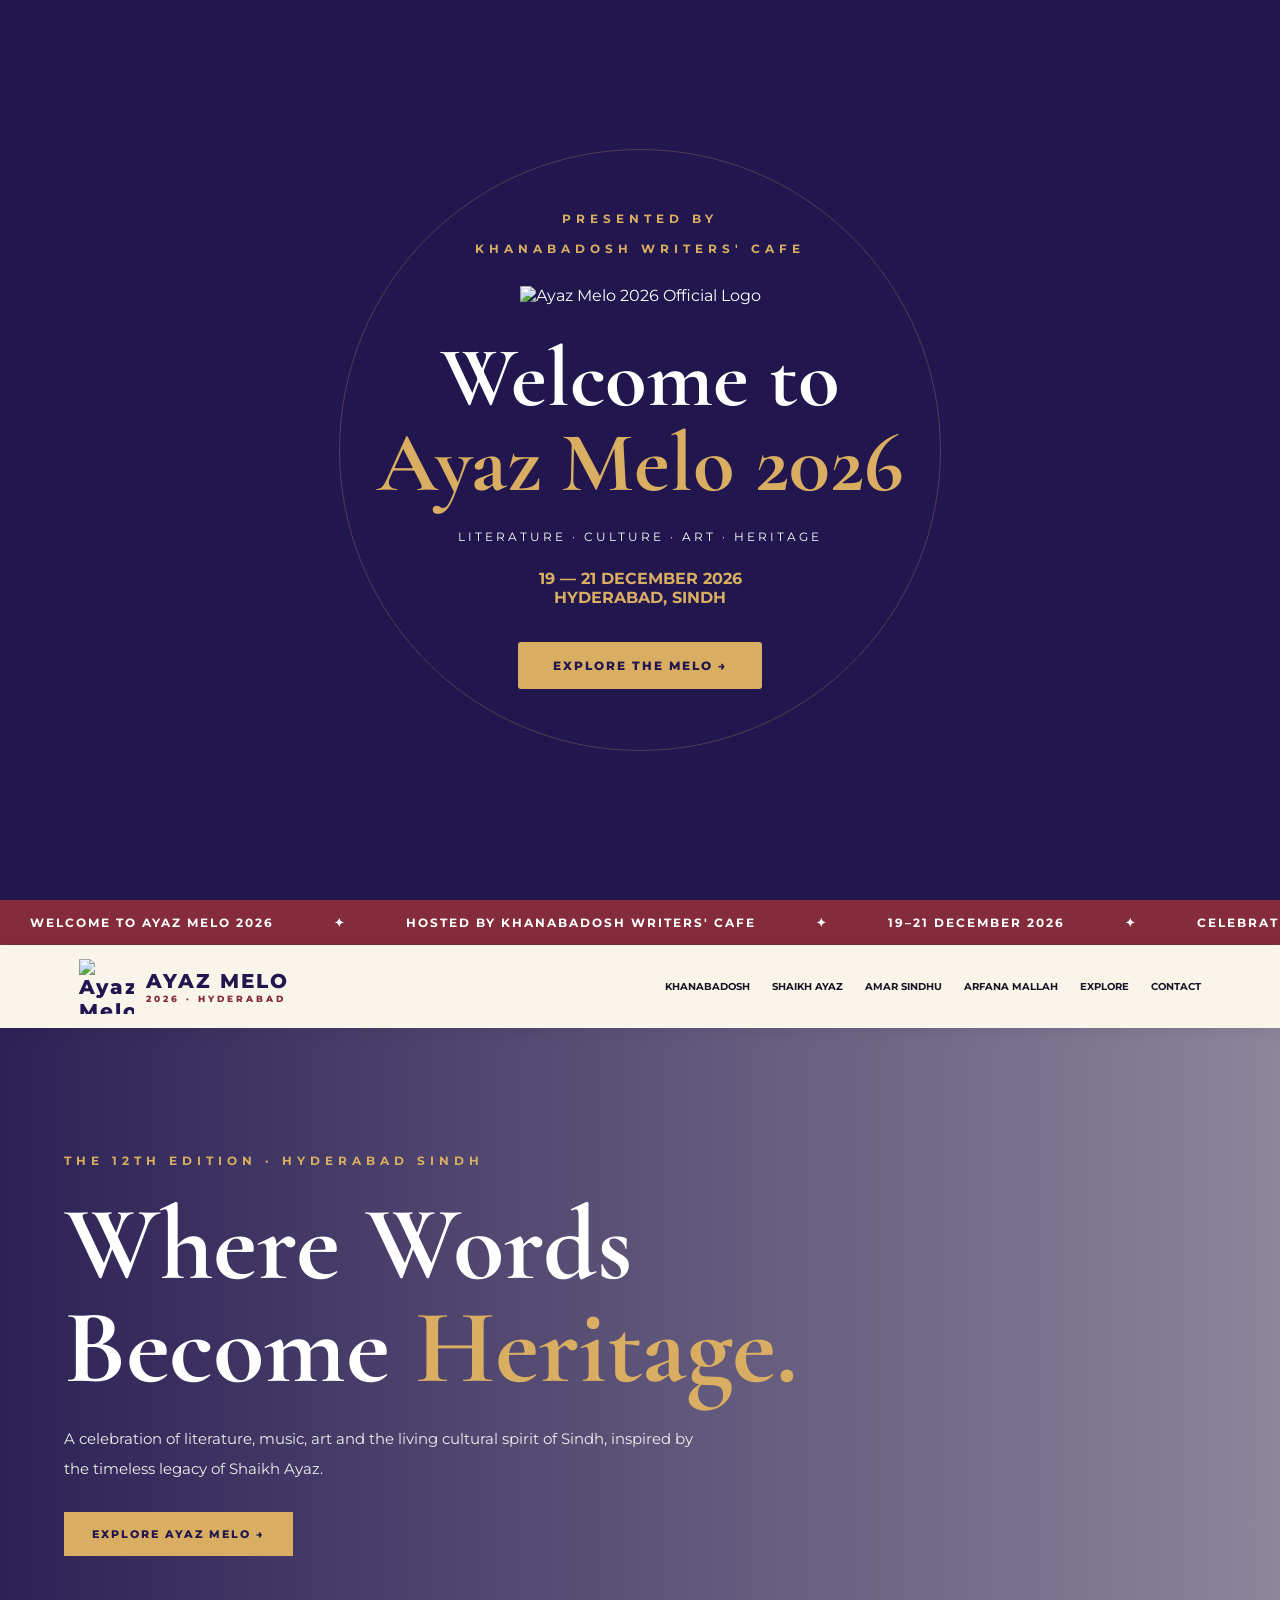
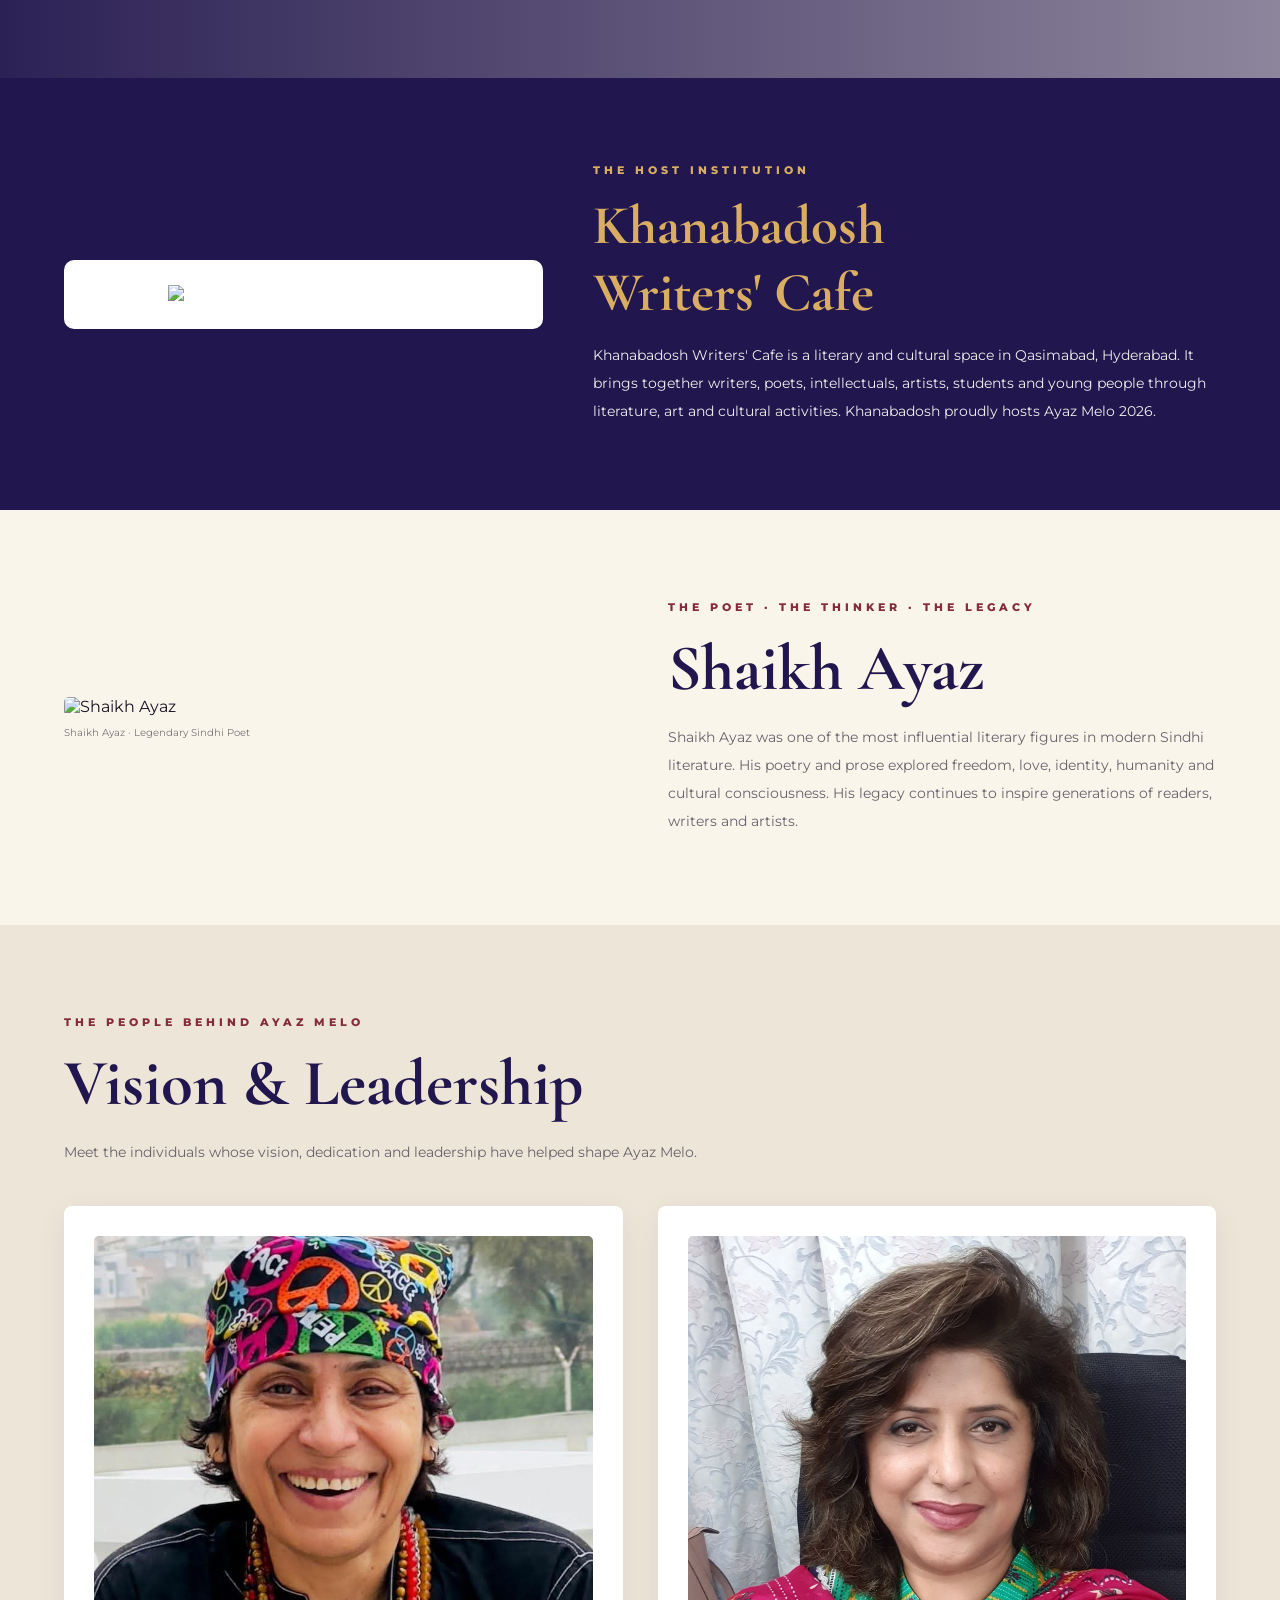
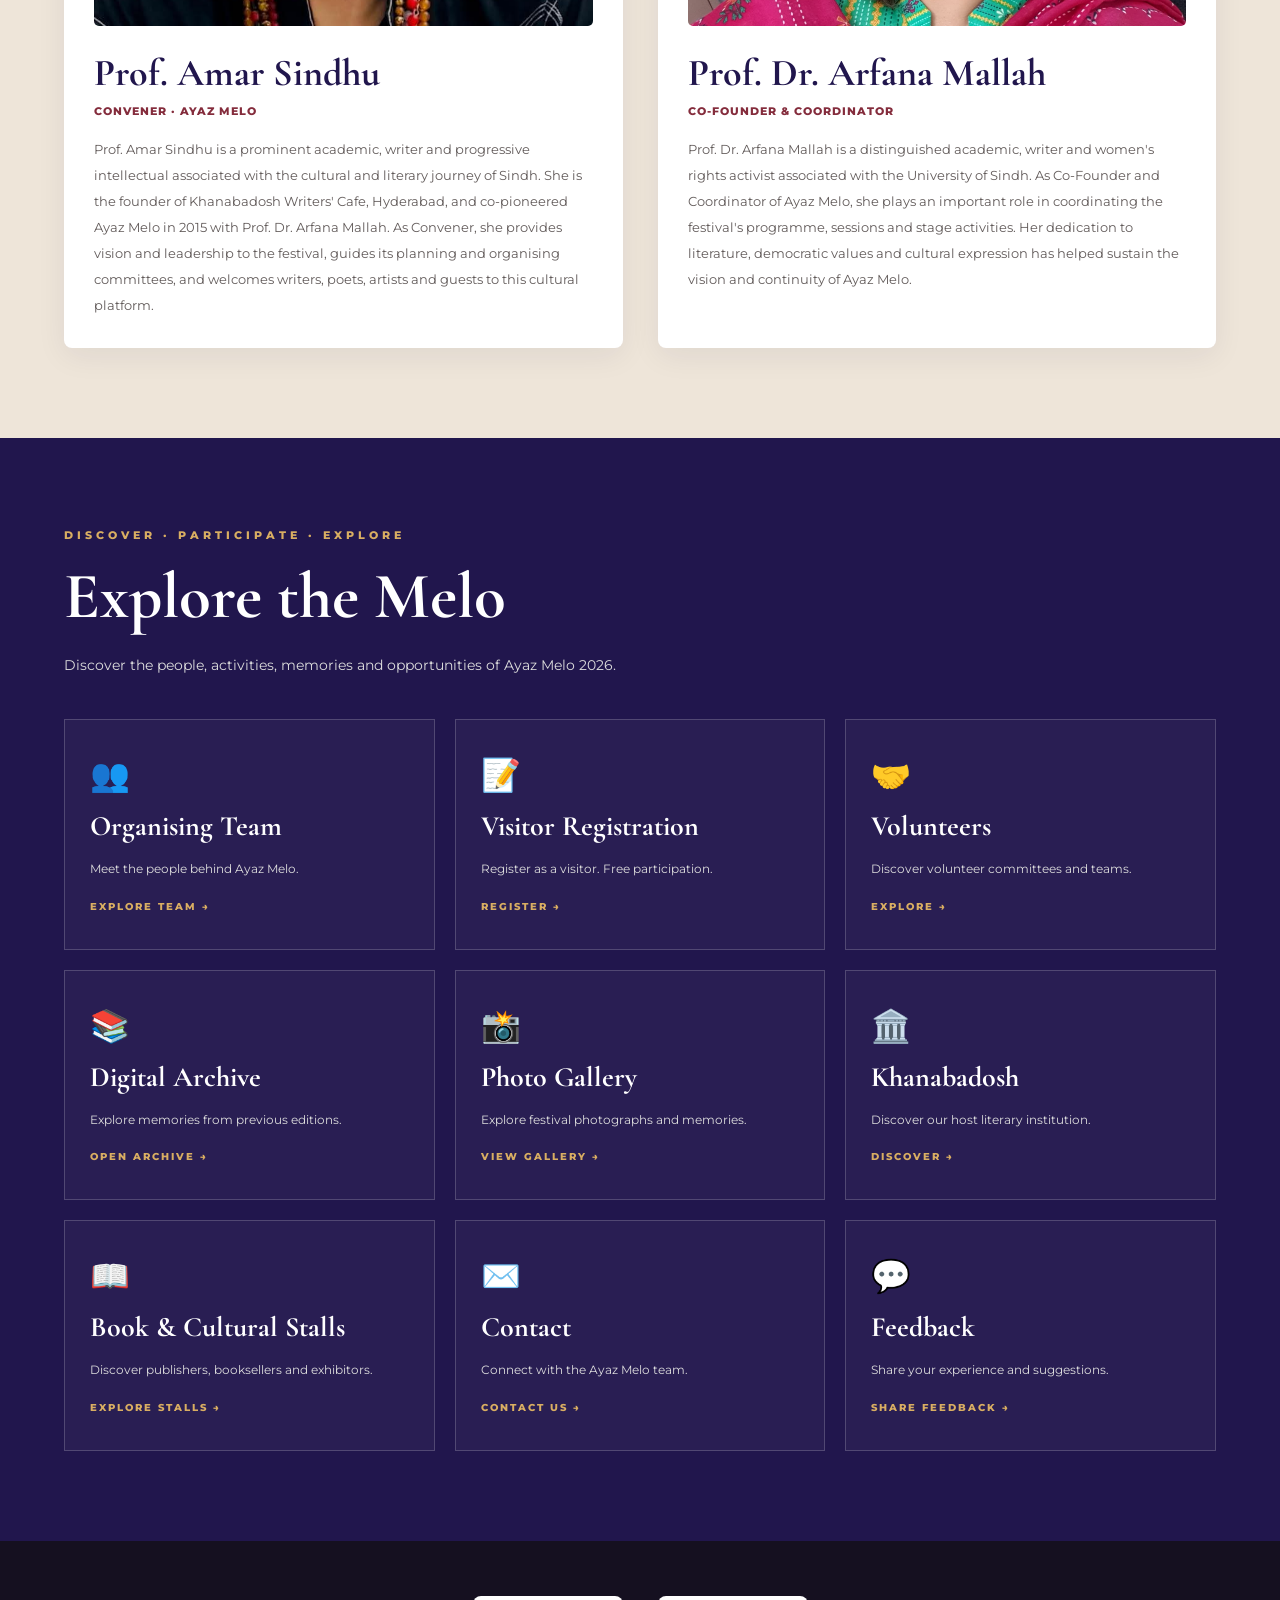
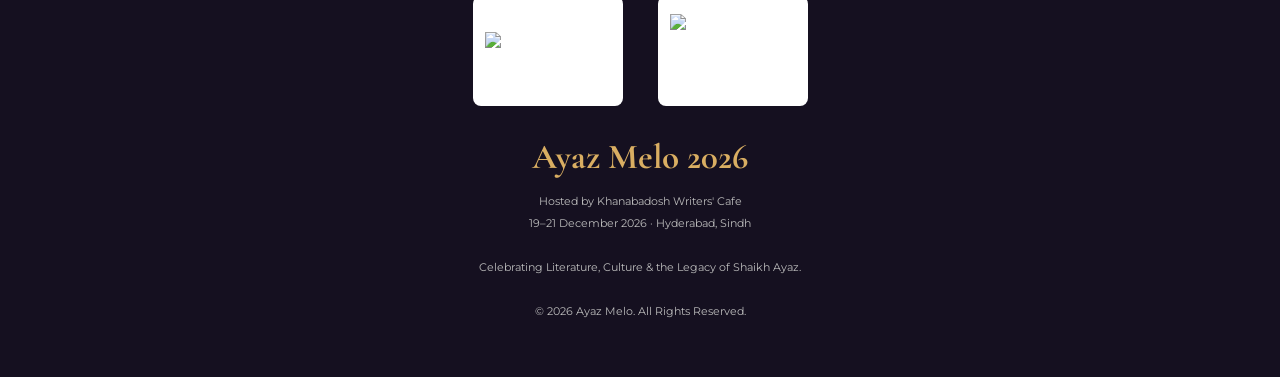
==== commit 0f56195e: "Update index.html" ====
--- a/index.html
+++ b/index.html
@@ -178,17 +178,26 @@
 nav {
  max-width:1250px;
  margin:auto;
- padding:18px 5%;
+ padding:14px 5%;
  display:flex;
  justify-content:space-between;
  align-items:center;
 }
 
 .brand {
+ display:flex;
+ align-items:center;
+ gap:12px;
  color:var(--blue);
  font-size:20px;
  font-weight:800;
  letter-spacing:2px;
+}
+
+.brand img {
+ width:55px;
+ height:55px;
+ object-fit:contain;
 }
 
 .brand small {
@@ -330,7 +339,7 @@
  font-size:14px;
 }
 
-/* SHAikh AYAZ */
+/* SHAIKH AYAZ */
 
 .ayaz-grid {
  display:grid;
@@ -352,36 +361,52 @@
  margin-top:10px;
 }
 
-/* AMAR SINDHU */
-
-.amar {
+/* AMAR SINDHU AND ARFANA MALLAH */
+
+.leadership {
  background:#eee5d9;
 }
 
-.amar-grid {
+.leadership-grid {
  display:grid;
- grid-template-columns:350px 1fr;
- gap:55px;
- align-items:center;
-}
-
-.amar-image {
+ grid-template-columns:repeat(2,minmax(0,1fr));
+ gap:35px;
+ margin-top:40px;
+}
+
+.leader-card {
+ background:#fff;
+ padding:30px;
+ border-radius:8px;
+ box-shadow:0 8px 30px #21164d12;
+}
+
+.leader-image {
  width:100%;
- height:430px;
+ height:390px;
  object-fit:cover;
+ object-position:top center;
  border-radius:5px;
 }
 
-.amar h2 {
+.leader-card h2 {
  font-family:'Cormorant Garamond',serif;
- font-size:55px;
+ font-size:38px;
  color:var(--blue);
- margin:15px 0;
-}
-
-.amar p {
+ margin:20px 0 8px;
+}
+
+.leader-role {
+ color:var(--maroon);
+ font-size:11px;
+ font-weight:800;
+ letter-spacing:1px;
+ margin-bottom:18px;
+}
+
+.leader-card p {
  color:#625b5a;
- font-size:14px;
+ font-size:13px;
  line-height:2;
 }
 
@@ -444,7 +469,33 @@
  background:#151020;
  color:white;
  text-align:center;
- padding:45px 20px;
+ padding:55px 20px;
+}
+
+.footer-logos {
+ display:flex;
+ justify-content:center;
+ align-items:center;
+ gap:35px;
+ flex-wrap:wrap;
+ margin-bottom:30px;
+}
+
+.footer-logo-box {
+ background:white;
+ border-radius:8px;
+ padding:12px;
+ width:150px;
+ height:110px;
+ display:flex;
+ align-items:center;
+ justify-content:center;
+}
+
+.footer-logo-box img {
+ max-width:100%;
+ max-height:85px;
+ object-fit:contain;
 }
 
 footer h2 {
@@ -481,9 +532,12 @@
  .menu {display:block}
 
  .khana-grid,
- .ayaz-grid,
- .amar-grid {
+ .ayaz-grid {
   grid-template-columns:1fr;
+ }
+
+ .leadership-grid {
+  grid-template-columns:1fr 1fr;
  }
 
  .portal-grid {
@@ -492,7 +546,7 @@
 
  .profile-image img {height:350px}
 
- .amar-image {height:400px}
+ .leader-image {height:300px}
 }
 
 @media(max-width:550px) {
@@ -501,13 +555,29 @@
 
  .portal-grid {grid-template-columns:1fr}
 
+ .leadership-grid {grid-template-columns:1fr}
+
  .intro h1 {font-size:55px}
 
  .hero {min-height:550px}
 
  .hero h2 {font-size:65px}
 
- .khana h2,.amar h2 {font-size:43px}
+ .khana h2 {font-size:43px}
+
+ .leader-card {padding:20px}
+
+ .leader-image {height:350px}
+
+ .brand img {
+  width:45px;
+  height:45px;
+ }
+
+ .footer-logo-box {
+  width:125px;
+  height:95px;
+ }
 }
 </style>
 </head>
@@ -582,8 +652,13 @@
 <nav>
 
 <a href="#home" class="brand">
+<img src="assets/ayaz-melo-2026.png"
+alt="Ayaz Melo 2026 Logo">
+
+<div>
 AYAZ MELO
 <small>2026 · HYDERABAD</small>
+</div>
 </a>
 
 <button class="menu" id="menuBtn">☰</button>
@@ -592,6 +667,7 @@
 <a href="#khanabadosh">KHANABADOSH</a>
 <a href="#shaikh-ayaz">SHAIKH AYAZ</a>
 <a href="#amar">AMAR SINDHU</a>
+<a href="#arfana">ARFANA MALLAH</a>
 <a href="#portals">EXPLORE</a>
 <a href="#footer">CONTACT</a>
 </div>
@@ -680,37 +756,75 @@
 </div>
 </section>
 
-<!-- AMAR SINDHU -->
-
-<section class="content-section amar" id="amar">
-
-<div class="container amar-grid">
-
-<img class="amar-image"
-src="assets/amar-sindhu.jpg"
-alt="Professor Amar Sindhu">
-
-<div>
+<!-- LEADERSHIP: AMAR SINDHU AND ARFANA MALLAH -->
+
+<section class="content-section leadership" id="amar">
+
+<div class="container">
 
 <div class="section-label">THE PEOPLE BEHIND AYAZ MELO</div>
 
+<h2 class="section-title">Vision & Leadership</h2>
+
+<p class="description">
+Meet the individuals whose vision, dedication and leadership have helped shape Ayaz Melo.
+</p>
+
+<div class="leadership-grid">
+
+<!-- PROF. AMAR SINDHU -->
+
+<article class="leader-card">
+
+<img class="leader-image"
+src="team/amar-sindhu.jpg"
+alt="Prof. Amar Sindhu">
+
 <h2>Prof. Amar Sindhu</h2>
 
+<div class="leader-role">
+CONVENER · AYAZ MELO
+</div>
+
 <p>
-Convener, Ayaz Melo
-
-<br><br>
-
-A leading academic and literary personality associated with the cultural and intellectual journey of Ayaz Melo.
-
-Her contribution to the festival and its literary vision forms an important part of its identity.
+Prof. Amar Sindhu is a prominent academic, writer and progressive intellectual associated with the cultural and literary journey of Sindh.
+
+She is the founder of Khanabadosh Writers' Cafe, Hyderabad, and co-pioneered Ayaz Melo in 2015 with Prof. Dr. Arfana Mallah.
+
+As Convener, she provides vision and leadership to the festival, guides its planning and organising committees, and welcomes writers, poets, artists and guests to this cultural platform.
 </p>
 
+</article>
+
+<!-- PROF. DR. ARFANA MALLAH -->
+
+<article class="leader-card" id="arfana">
+
+<img class="leader-image"
+src="team/arfana-mallah.jpg"
+alt="Prof. Dr. Arfana Mallah">
+
+<h2>Prof. Dr. Arfana Mallah</h2>
+
+<div class="leader-role">
+CO-FOUNDER & COORDINATOR
+</div>
+
+<p>
+Prof. Dr. Arfana Mallah is a distinguished academic, writer and women's rights activist associated with the University of Sindh.
+
+As Co-Founder and Coordinator of Ayaz Melo, she plays an important role in coordinating the festival's programme, sessions and stage activities.
+
+Her dedication to literature, democratic values and cultural expression has helped sustain the vision and continuity of Ayaz Melo.
+</p>
+
+</article>
+
 </div>
 </div>
 </section>
 
-<!-- PORTALS -->
+<!-- EXPLORE PORTALS -->
 
 <section class="content-section portals" id="portals">
 
@@ -739,7 +853,7 @@
 <div class="portal-icon">📝</div>
 <h3>Visitor Registration</h3>
 <p>Register as a visitor. Free participation.</p>
-<a href="mehmaan.html">REGISTER →</a>
+<a href="visitor.html">REGISTER →</a>
 </div>
 
 <div class="portal-card">
@@ -798,6 +912,20 @@
 <!-- FOOTER -->
 
 <footer id="footer">
+
+<div class="footer-logos">
+
+<div class="footer-logo-box">
+<img src="assets/ayaz-melo-2026.png"
+alt="Ayaz Melo 2026 Logo">
+</div>
+
+<div class="footer-logo-box">
+<img src="assets/khanabadosh-logo.png"
+alt="Khanabadosh Writers Cafe Logo">
+</div>
+
+</div>
 
 <h2>Ayaz Melo 2026</h2>
 
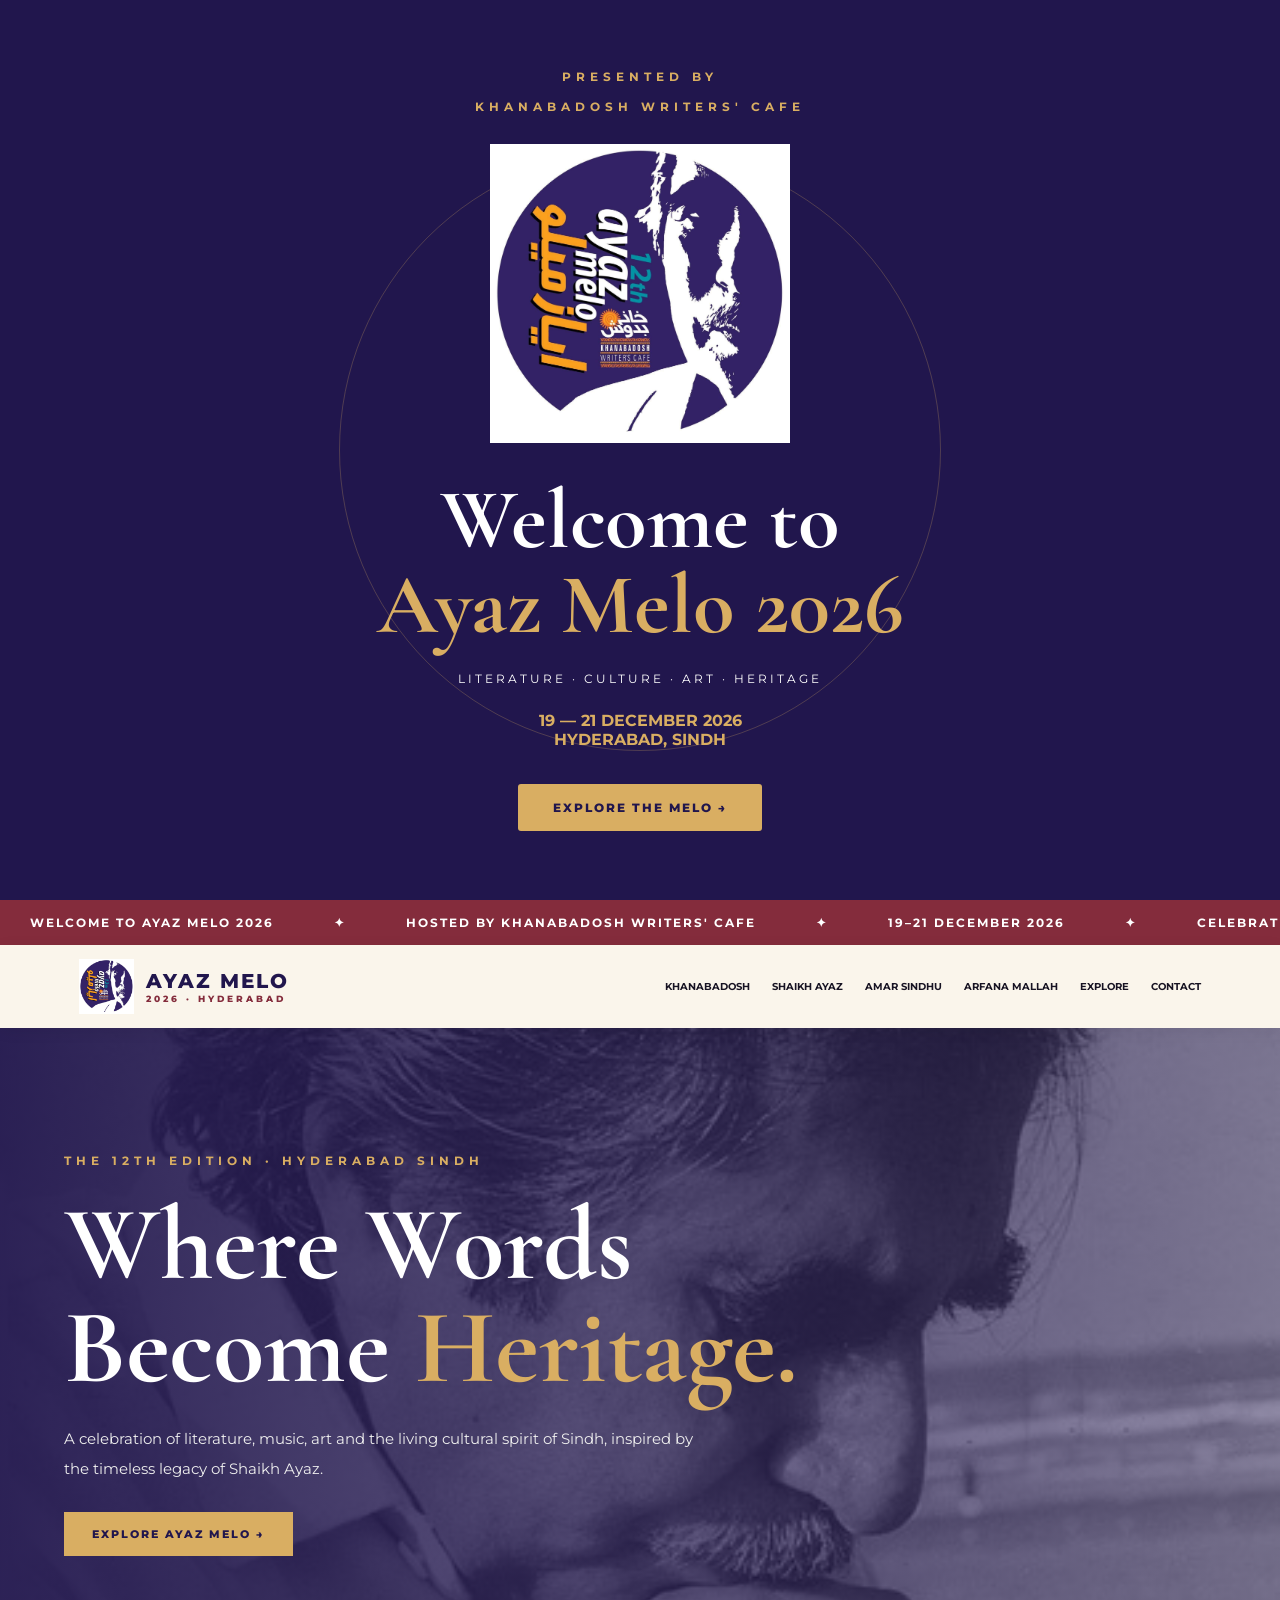
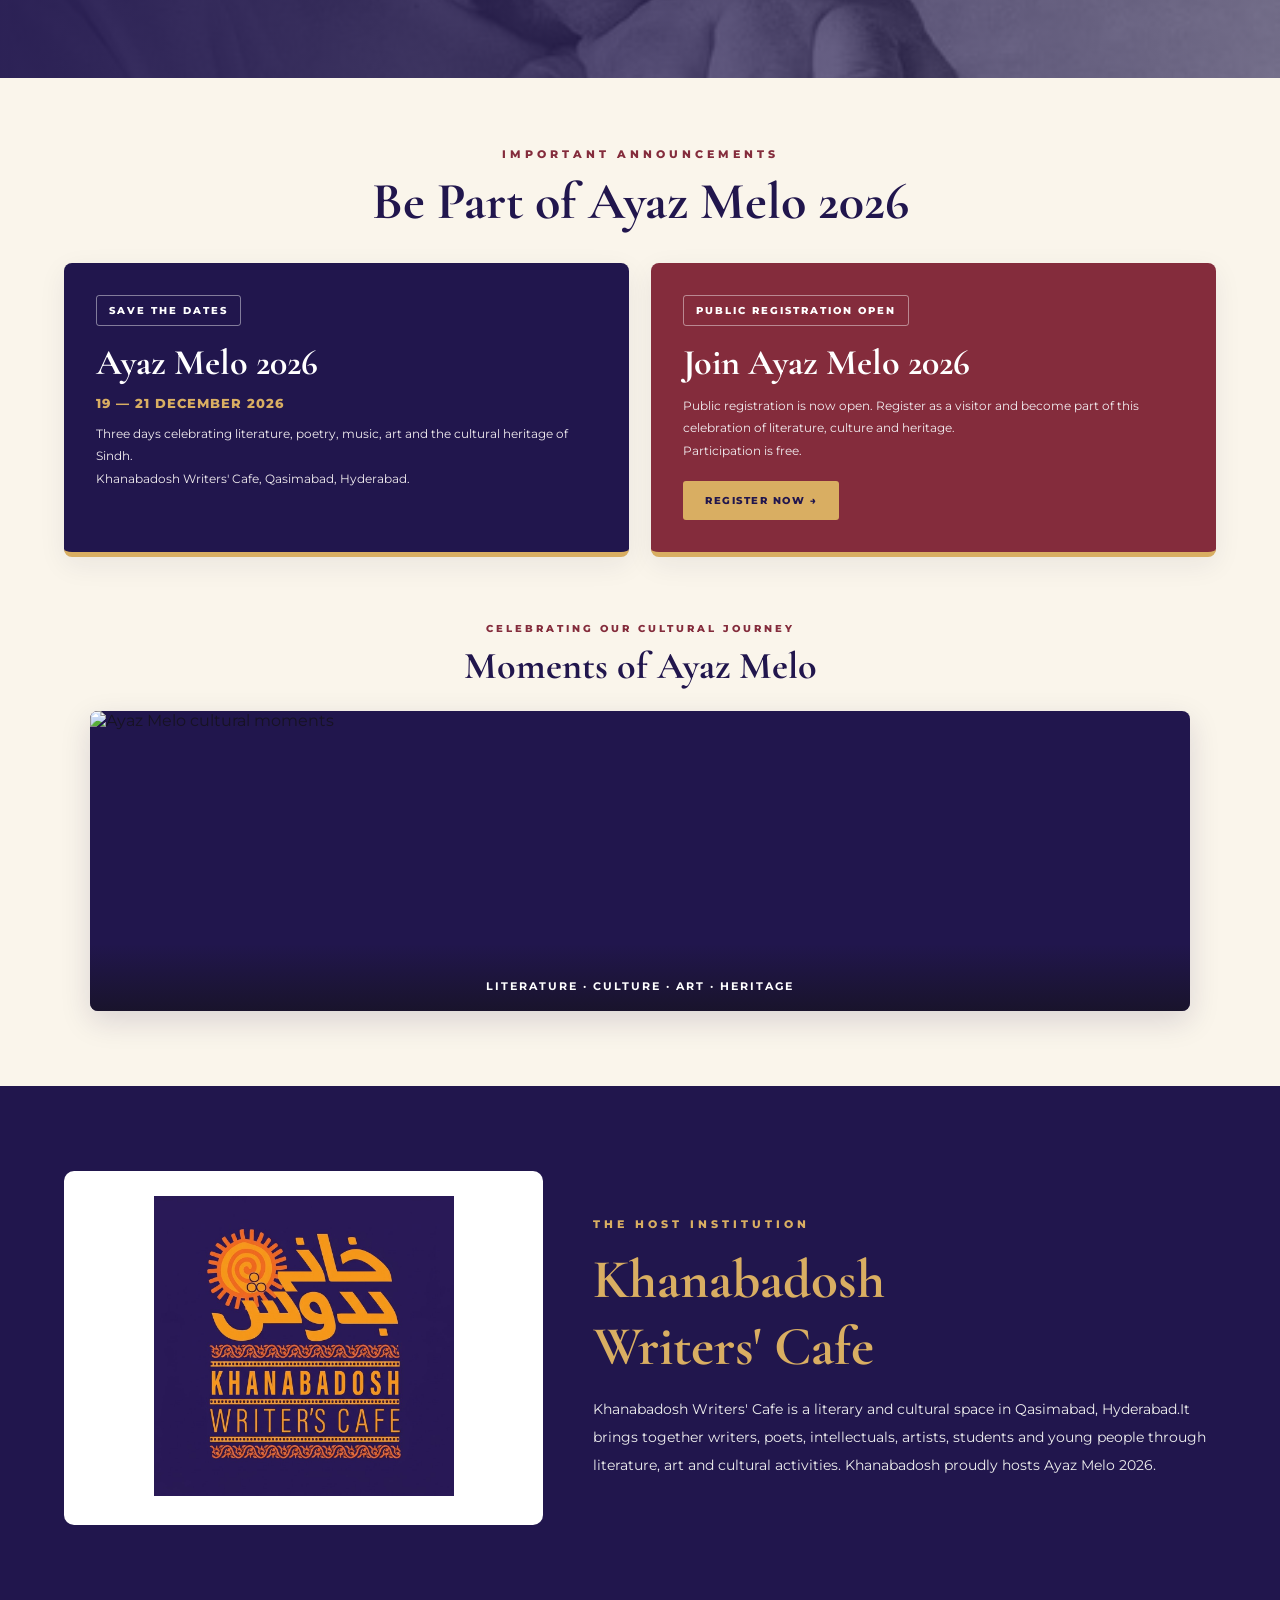
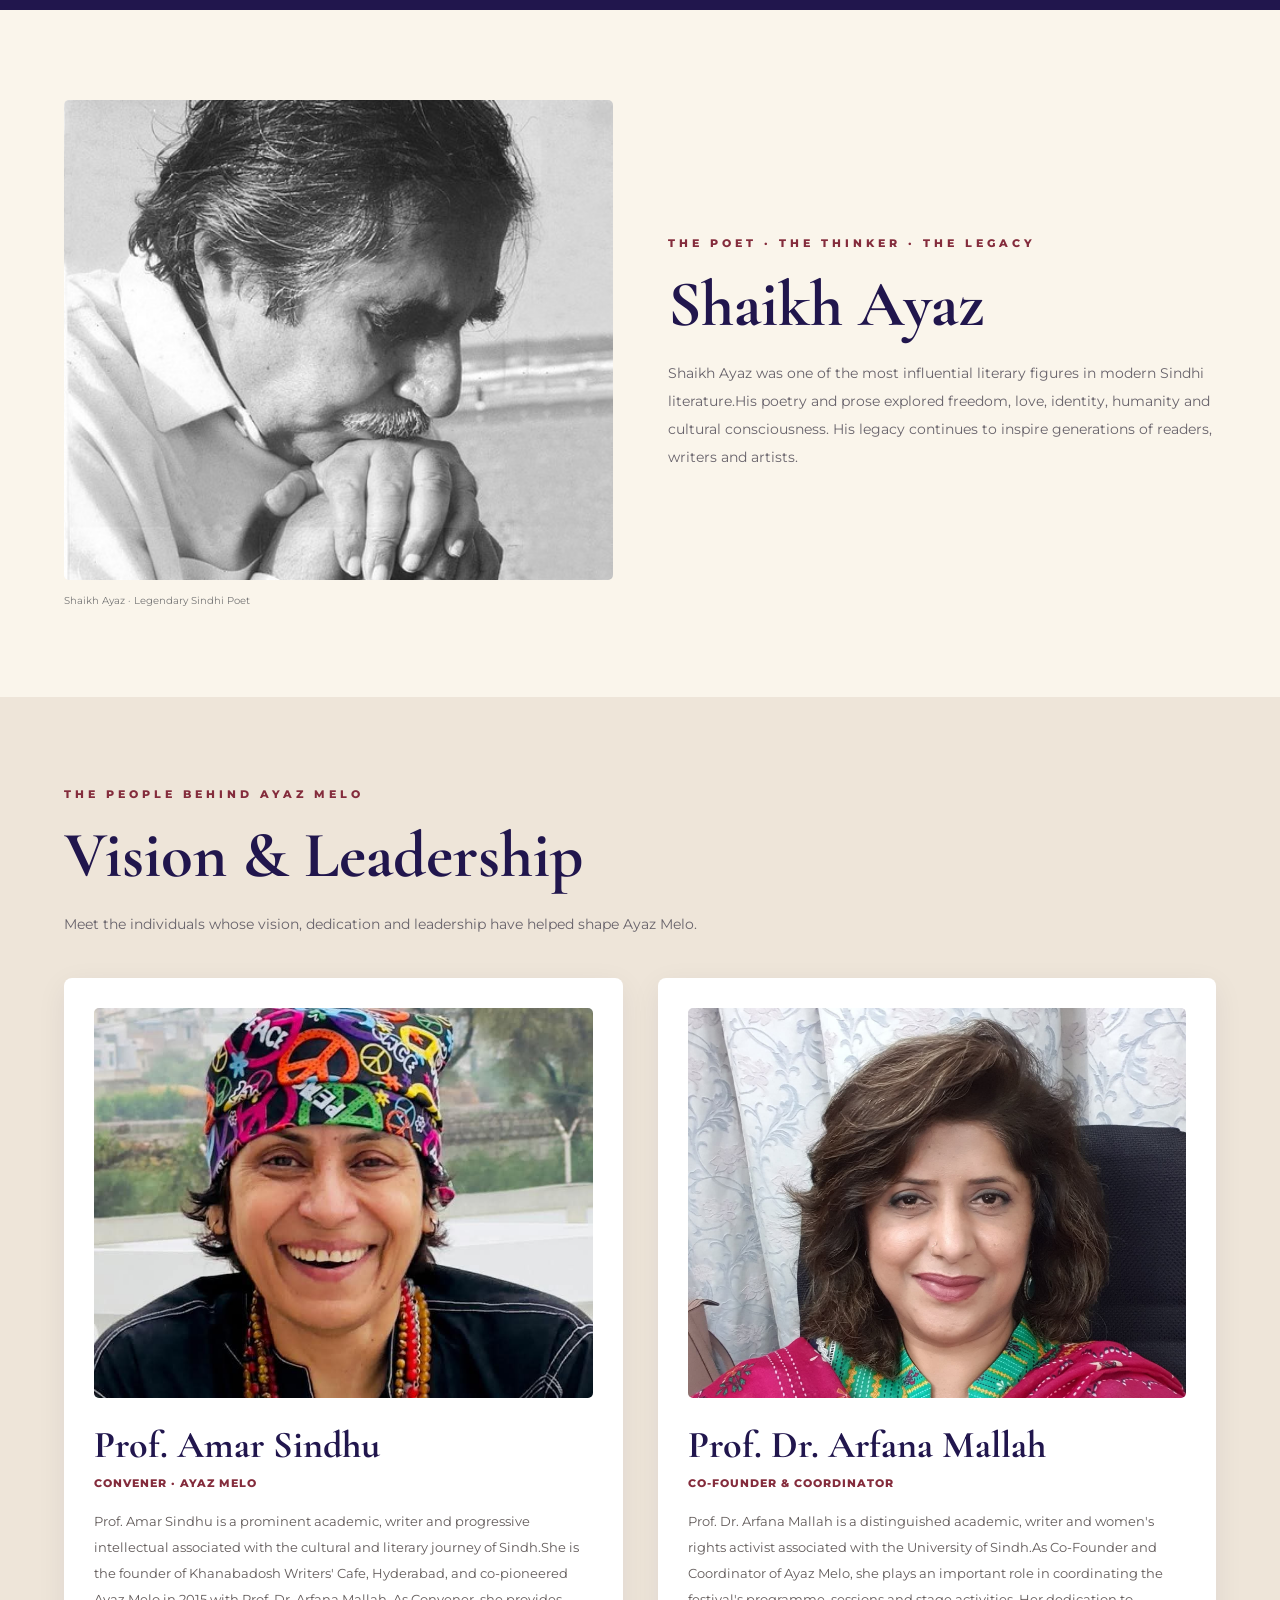
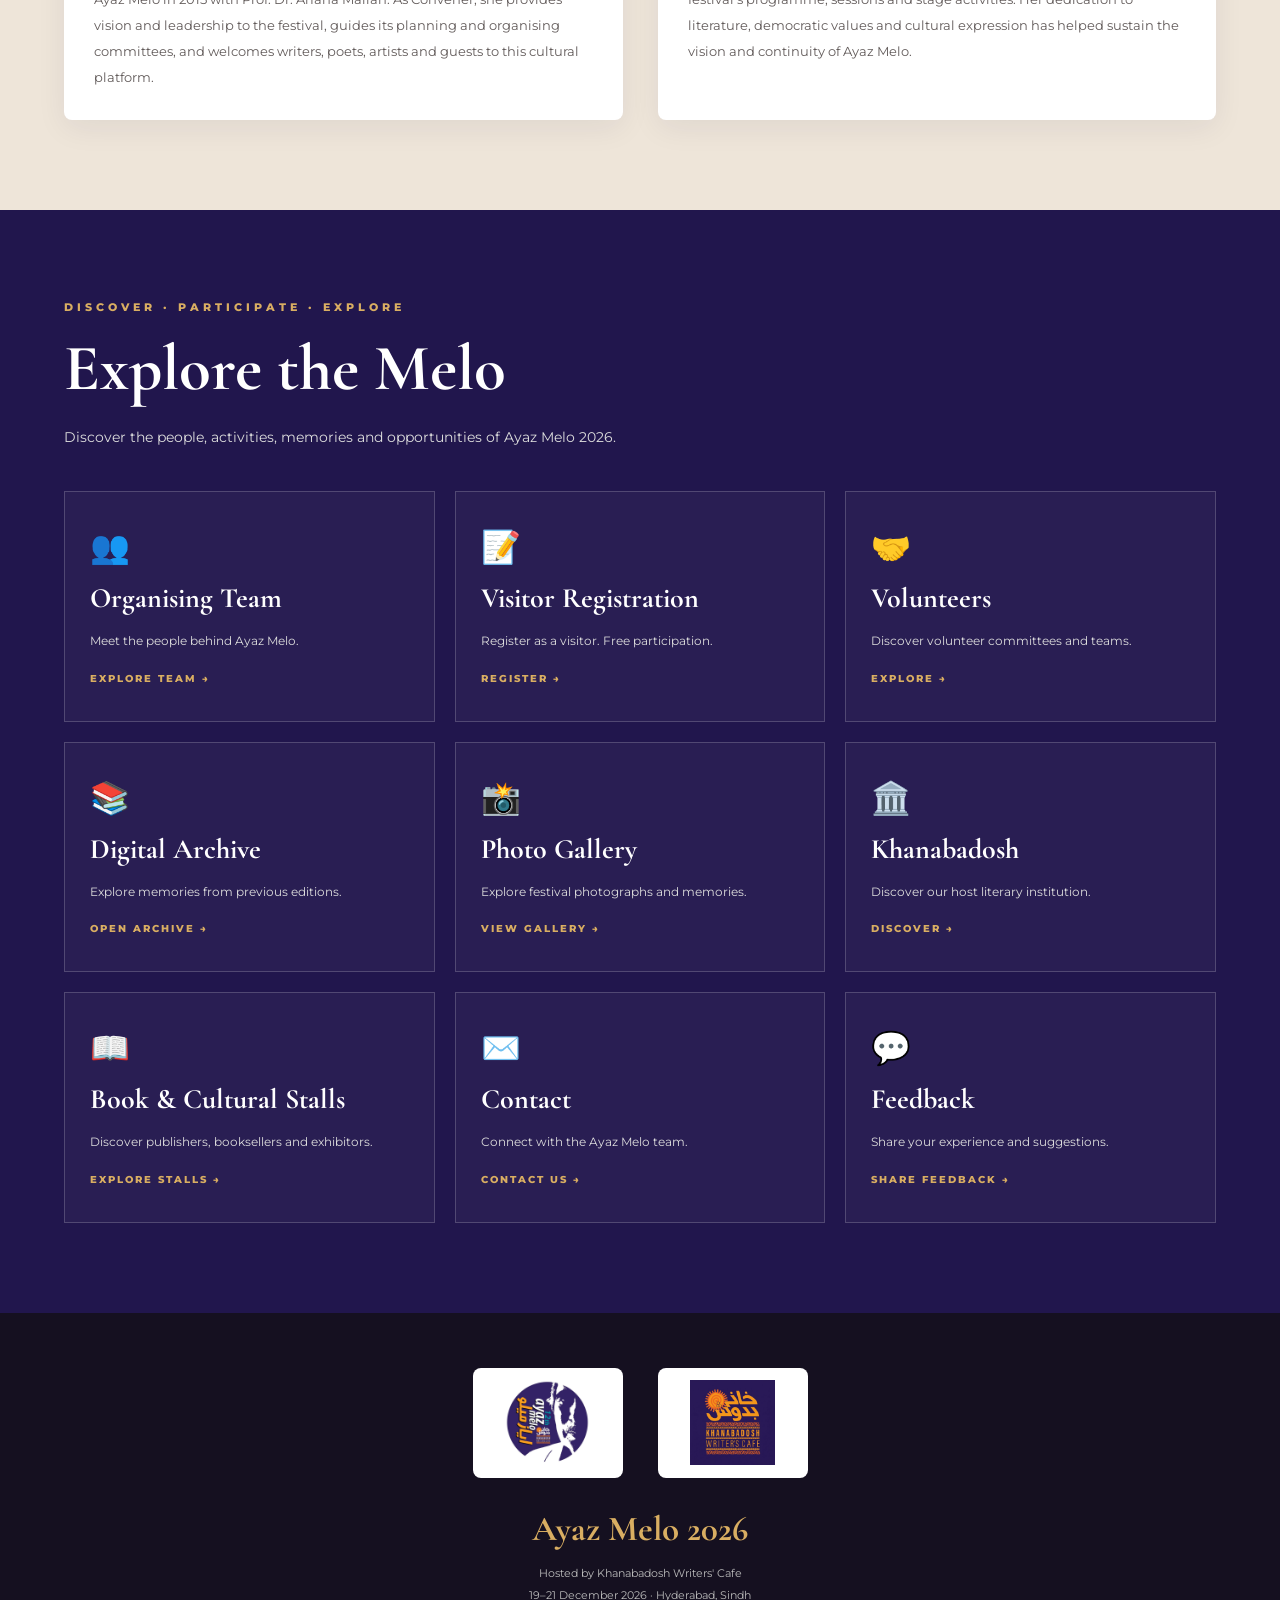
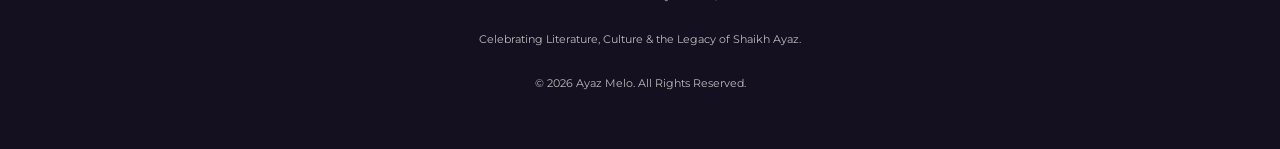
==== commit ae0fb289: "Update index.html" ====
--- a/index.html
+++ b/index.html
@@ -1,15 +1,8 @@
-<!DOCTYPE html>
-<html lang="en">
+<!DOCTYPE html><html lang="en">
 <head>
 <meta charset="UTF-8">
 <meta name="viewport" content="width=device-width, initial-scale=1.0">
-<meta name="theme-color" content="#21164d">
-
-<title>Ayaz Melo 2026 | Khanabadosh Writers' Cafe</title>
-
-<link href="https://fonts.googleapis.com/css2?family=Cormorant+Garamond:wght@400;500;600;700&family=Montserrat:wght@400;500;600;700;800&display=swap" rel="stylesheet">
-
-<style>
+<meta name="theme-color" content="#21164d"><title>Ayaz Melo 2026 | Khanabadosh Writers' Cafe</title><link href="https://fonts.googleapis.com/css2?family=Cormorant+Garamond:wght@400;500;600;700&family=Montserrat:wght@400;500;600;700;800&display=swap" rel="stylesheet"><style>
 :root {
  --blue:#21164d;
  --maroon:#842c3c;
@@ -271,6 +264,176 @@
  letter-spacing:2px;
 }
 
+/* ANNOUNCEMENTS */
+
+.announcements {
+ background:var(--cream);
+ padding:65px 0 35px;
+}
+
+.announcement-heading {
+ text-align:center;
+ margin-bottom:30px;
+}
+
+.announcement-heading small {
+ color:var(--maroon);
+ font-size:11px;
+ font-weight:800;
+ letter-spacing:4px;
+}
+
+.announcement-heading h2 {
+ font-family:'Cormorant Garamond',serif;
+ color:var(--blue);
+ font-size:clamp(35px,5vw,52px);
+ margin-top:8px;
+}
+
+.announcement-grid {
+ display:grid;
+ grid-template-columns:1fr 1fr;
+ gap:22px;
+}
+
+.announcement-card {
+ position:relative;
+ overflow:hidden;
+ padding:32px;
+ border-radius:8px;
+ min-height:235px;
+ box-shadow:0 8px 28px #21164d12;
+}
+
+.event-announcement {
+ background:var(--blue);
+ color:white;
+ border-bottom:5px solid var(--gold);
+}
+
+.registration-announcement {
+ background:var(--maroon);
+ color:white;
+ border-bottom:5px solid var(--gold);
+}
+
+.announcement-tag {
+ display:inline-block;
+ font-size:10px;
+ font-weight:800;
+ letter-spacing:2px;
+ padding:8px 12px;
+ border:1px solid #ffffff70;
+ border-radius:3px;
+ margin-bottom:17px;
+}
+
+.announcement-card h3 {
+ font-family:'Cormorant Garamond',serif;
+ font-size:36px;
+ line-height:1.1;
+ margin-bottom:12px;
+}
+
+.announcement-card p {
+ color:#f2edf0;
+ font-size:12px;
+ line-height:1.9;
+}
+
+.announcement-date {
+ color:var(--gold);
+ font-weight:800;
+ font-size:13px;
+ margin:12px 0;
+ letter-spacing:1px;
+}
+
+.registration-button {
+ display:inline-block;
+ margin-top:18px;
+ padding:13px 22px;
+ background:var(--gold);
+ color:var(--blue);
+ border-radius:3px;
+ font-size:10px;
+ font-weight:800;
+ letter-spacing:1.5px;
+ transition:.3s;
+}
+
+.registration-button:hover {
+ background:white;
+ transform:translateY(-3px);
+}
+
+/* HOMEPAGE SLIDESHOW */
+
+.slideshow-section {
+ background:var(--cream);
+ padding:25px 0 75px;
+}
+
+.slideshow-heading {
+ text-align:center;
+ margin-bottom:22px;
+}
+
+.slideshow-heading small {
+ color:var(--maroon);
+ font-size:10px;
+ font-weight:800;
+ letter-spacing:3px;
+}
+
+.slideshow-heading h2 {
+ color:var(--blue);
+ font-family:'Cormorant Garamond',serif;
+ font-size:38px;
+ margin-top:7px;
+}
+
+.slideshow {
+ width:90%;
+ max-width:1100px;
+ height:300px;
+ margin:auto;
+ position:relative;
+ overflow:hidden;
+ border-radius:8px;
+ background:var(--blue);
+ box-shadow:0 10px 30px #21164d25;
+}
+
+.slide {
+ position:absolute;
+ inset:0;
+ width:100%;
+ height:100%;
+ object-fit:cover;
+ opacity:0;
+ transition:opacity 1.2s ease-in-out;
+}
+
+.slide.active {
+ opacity:1;
+}
+
+.slideshow-caption {
+ position:absolute;
+ bottom:0;
+ left:0;
+ width:100%;
+ padding:35px 20px 18px;
+ color:white;
+ text-align:center;
+ font-size:11px;
+ font-weight:700;
+ letter-spacing:2px;
+ background:linear-gradient(transparent,#171323c9);
+ z-index:2;
+}
+
 /* COMMON SECTIONS */
 
 section.content-section {
@@ -547,6 +710,10 @@
  .profile-image img {height:350px}
 
  .leader-image {height:300px}
+
+ .slideshow {
+  height:260px;
+ }
 }
 
 @media(max-width:550px) {
@@ -578,48 +745,58 @@
   width:125px;
   height:95px;
  }
-}
-</style>
-</head>
-
-<body>
-
-<!-- INTRO SCREEN -->
-
-<section class="intro" id="home">
-
-<div class="intro-content">
-
-<div class="presented">
+
+ .announcement-grid {
+  grid-template-columns:1fr;
+ }
+
+ .announcement-card {
+  padding:25px;
+  min-height:220px;
+ }
+
+ .announcement-card h3 {
+  font-size:32px;
+ }
+
+ .slideshow-section {
+  padding:15px 0 55px;
+ }
+
+ .slideshow {
+  width:90%;
+  height:210px;
+ }
+
+ .slideshow-heading h2 {
+  font-size:32px;
+ }
+}
+</style></head><body><!-- INTRO SCREEN --><section class="intro" id="home"><div class="intro-content"><div class="presented">
 PRESENTED BY
 <br><br>
 KHANABADOSH WRITERS' CAFE
-</div>
-
-<div class="intro-logo">
+</div><div class="intro-logo">
 <img src="assets/ayaz-melo-2026.png"
 alt="Ayaz Melo 2026 Official Logo">
-</div>
-
-<h1>Welcome to<br><span>Ayaz Melo 2026</span></h1>
-
-<p>LITERATURE · CULTURE · ART · HERITAGE</p>
-
-<div class="intro-date">
+</div><h1>Welcome to<br><span>Ayaz Melo 2026</span></h1><p>LITERATURE · CULTURE · ART · HERITAGE</p><div class="intro-date">
 19 — 21 DECEMBER 2026
 <br>
 HYDERABAD, SINDH
+</div><a href="#main" class="explore">EXPLORE THE MELO →</a>
+
 </div>
-
-<a href="#main" class="explore">EXPLORE THE MELO →</a>
-
-</div>
-</section>
-
-<!-- RUNNING TICKER -->
-
-<div class="ticker">
-<div class="ticker-track">
+</section><!-- RUNNING TICKER --><div class="ticker">
+<div class="ticker-track"><span>WELCOME TO AYAZ MELO 2026</span>
+<span>✦</span>
+<span>HOSTED BY KHANABADOSH WRITERS' CAFE</span>
+<span>✦</span>
+<span>19–21 DECEMBER 2026</span>
+<span>✦</span>
+<span>CELEBRATING LITERATURE & CULTURE</span>
+<span>✦</span>
+<span>FREE ENTRY</span>
+<span>✦</span>
 
 <span>WELCOME TO AYAZ MELO 2026</span>
 <span>✦</span>
@@ -632,36 +809,15 @@
 <span>FREE ENTRY</span>
 <span>✦</span>
 
-<span>WELCOME TO AYAZ MELO 2026</span>
-<span>✦</span>
-<span>HOSTED BY KHANABADOSH WRITERS' CAFE</span>
-<span>✦</span>
-<span>19–21 DECEMBER 2026</span>
-<span>✦</span>
-<span>CELEBRATING LITERATURE & CULTURE</span>
-<span>✦</span>
-<span>FREE ENTRY</span>
-<span>✦</span>
-
 </div>
-</div>
-
-<!-- NAVIGATION -->
-
-<header id="main">
-<nav>
-
-<a href="#home" class="brand">
+</div><!-- NAVIGATION --><header id="main">
+<nav><a href="#home" class="brand">
 <img src="assets/ayaz-melo-2026.png"
-alt="Ayaz Melo 2026 Logo">
-
-<div>
+alt="Ayaz Melo 2026 Logo"><div>
 AYAZ MELO
 <small>2026 · HYDERABAD</small>
 </div>
-</a>
-
-<button class="menu" id="menuBtn">☰</button>
+</a><button class="menu" id="menuBtn">☰</button>
 
 <div class="navlinks" id="navLinks">
 <a href="#khanabadosh">KHANABADOSH</a>
@@ -670,266 +826,176 @@
 <a href="#arfana">ARFANA MALLAH</a>
 <a href="#portals">EXPLORE</a>
 <a href="#footer">CONTACT</a>
+</div></nav>
+</header><!-- MAIN HERO --><div class="hero">
+<div class="container hero-content"><small>THE 12TH EDITION · HYDERABAD SINDH</small>
+
+<h2>Where Words<br>Become <span>Heritage.</span></h2><p>
+A celebration of literature, music, art and the living cultural spirit of Sindh, inspired by the timeless legacy of Shaikh Ayaz.
+</p><a href="#portals" class="btn">EXPLORE AYAZ MELO →</a>
+
 </div>
-
-</nav>
-</header>
-
-<!-- MAIN HERO -->
-
-<div class="hero">
-<div class="container hero-content">
-
-<small>THE 12TH EDITION · HYDERABAD SINDH</small>
-
-<h2>Where Words<br>Become <span>Heritage.</span></h2>
-
-<p>
-A celebration of literature, music, art and the living cultural spirit of Sindh, inspired by the timeless legacy of Shaikh Ayaz.
-</p>
-
-<a href="#portals" class="btn">EXPLORE AYAZ MELO →</a>
-
+</div><!-- AYAZ MELO ANNOUNCEMENTS --><section class="announcements"><div class="container"><div class="announcement-heading">
+<small>IMPORTANT ANNOUNCEMENTS</small>
+<h2>Be Part of Ayaz Melo 2026</h2>
+</div><div class="announcement-grid"><!-- EVENT ANNOUNCEMENT --><div class="announcement-card event-announcement"><div class="announcement-tag">
+SAVE THE DATES
+</div><h3>Ayaz Melo 2026</h3><div class="announcement-date">
+19 — 21 DECEMBER 2026
+</div><p>
+Three days celebrating literature, poetry, music, art and the cultural heritage of Sindh.<br>
+Khanabadosh Writers' Cafe, Qasimabad, Hyderabad.
+</p></div><!-- REGISTRATION ANNOUNCEMENT --><div class="announcement-card registration-announcement"><div class="announcement-tag">
+PUBLIC REGISTRATION OPEN
+</div><h3>Join Ayaz Melo 2026</h3><p>
+Public registration is now open. Register as a visitor and become part of this celebration of literature, culture and heritage.<br>
+Participation is free.
+</p><a href="visitor.html" class="registration-button">
+REGISTER NOW →
+</a></div></div>
 </div>
-</div>
-
-<!-- KHANABADOSH -->
-
-<section class="khana" id="khanabadosh">
-
-<div class="container khana-grid">
-
-<div class="khana-logo">
+</section><!-- AUTOMATIC PHOTO SLIDESHOW --><section class="slideshow-section"><div class="slideshow-heading">
+<small>CELEBRATING OUR CULTURAL JOURNEY</small>
+<h2>Moments of Ayaz Melo</h2>
+</div><div class="slideshow" id="ayazSlideshow"><img class="slide active"
+src="assets/slideshow/slide-1.jpg"
+alt="Ayaz Melo cultural moments">
+
+<img class="slide"
+src="assets/slideshow/slide-2.jpg"
+alt="Ayaz Melo literary gathering">
+
+<img class="slide"
+src="assets/slideshow/slide-3.jpg"
+alt="Ayaz Melo event">
+
+<img class="slide"
+src="assets/slideshow/slide-4.jpg"
+alt="Ayaz Melo cultural activities">
+
+<img class="slide"
+src="assets/slideshow/slide-5.jpg"
+alt="Ayaz Melo guests and participants">
+
+<img class="slide"
+src="assets/slideshow/slide-6.jpg"
+alt="Ayaz Melo literature and art">
+
+<img class="slide"
+src="assets/slideshow/slide-7.jpg"
+alt="Ayaz Melo festival memories">
+
+<div class="slideshow-caption">
+LITERATURE · CULTURE · ART · HERITAGE
+</div></div></section><!-- KHANABADOSH --><section class="khana" id="khanabadosh"><div class="container khana-grid"><div class="khana-logo">
 <img src="assets/khanabadosh-logo.png"
 alt="Khanabadosh Writers Cafe Logo">
+</div><div><div class="section-label" style="color:var(--gold)">
+THE HOST INSTITUTION
+</div><h2>Khanabadosh<br>Writers' Cafe</h2><p>
+Khanabadosh Writers' Cafe is a literary and cultural space in Qasimabad, Hyderabad.It brings together writers, poets, intellectuals, artists, students and young people through literature, art and cultural activities.
+
+Khanabadosh proudly hosts Ayaz Melo 2026.
+
+</p></div>
 </div>
-
-<div>
-
-<div class="section-label" style="color:var(--gold)">
-THE HOST INSTITUTION
-</div>
-
-<h2>Khanabadosh<br>Writers' Cafe</h2>
-
-<p>
-Khanabadosh Writers' Cafe is a literary and cultural space in Qasimabad, Hyderabad.
-
-It brings together writers, poets, intellectuals, artists, students and young people through literature, art and cultural activities.
-
-Khanabadosh proudly hosts Ayaz Melo 2026.
-</p>
-
-</div>
-</div>
-</section>
-
-<!-- SHAIKH AYAZ -->
-
-<section class="content-section" id="shaikh-ayaz">
-
-<div class="container ayaz-grid">
-
-<div class="profile-image">
+</section><!-- SHAIKH AYAZ --><section class="content-section" id="shaikh-ayaz"><div class="container ayaz-grid"><div class="profile-image">
 <img src="assets/shaikh-ayaz.jpg"
 alt="Shaikh Ayaz">
 <div class="profile-caption">
 Shaikh Ayaz · Legendary Sindhi Poet
 </div>
+</div><div><div class="section-label">THE POET · THE THINKER · THE LEGACY</div><h2 class="section-title">Shaikh Ayaz</h2><p class="description">
+Shaikh Ayaz was one of the most influential literary figures in modern Sindhi literature.His poetry and prose explored freedom, love, identity, humanity and cultural consciousness.
+
+His legacy continues to inspire generations of readers, writers and artists.
+
+</p></div>
 </div>
-
-<div>
-
-<div class="section-label">THE POET · THE THINKER · THE LEGACY</div>
-
-<h2 class="section-title">Shaikh Ayaz</h2>
-
-<p class="description">
-Shaikh Ayaz was one of the most influential literary figures in modern Sindhi literature.
-
-His poetry and prose explored freedom, love, identity, humanity and cultural consciousness.
-
-His legacy continues to inspire generations of readers, writers and artists.
-</p>
-
-</div>
-</div>
-</section>
-
-<!-- LEADERSHIP: AMAR SINDHU AND ARFANA MALLAH -->
-
-<section class="content-section leadership" id="amar">
-
-<div class="container">
-
-<div class="section-label">THE PEOPLE BEHIND AYAZ MELO</div>
-
-<h2 class="section-title">Vision & Leadership</h2>
-
-<p class="description">
+</section><!-- LEADERSHIP: AMAR SINDHU AND ARFANA MALLAH --><section class="content-section leadership" id="amar"><div class="container"><div class="section-label">THE PEOPLE BEHIND AYAZ MELO</div><h2 class="section-title">Vision & Leadership</h2><p class="description">
 Meet the individuals whose vision, dedication and leadership have helped shape Ayaz Melo.
-</p>
-
-<div class="leadership-grid">
-
-<!-- PROF. AMAR SINDHU -->
-
-<article class="leader-card">
-
-<img class="leader-image"
+</p><div class="leadership-grid"><!-- PROF. AMAR SINDHU --><article class="leader-card"><img class="leader-image"
 src="team/amar-sindhu.jpg"
 alt="Prof. Amar Sindhu">
 
-<h2>Prof. Amar Sindhu</h2>
-
-<div class="leader-role">
+<h2>Prof. Amar Sindhu</h2><div class="leader-role">
 CONVENER · AYAZ MELO
-</div>
-
-<p>
-Prof. Amar Sindhu is a prominent academic, writer and progressive intellectual associated with the cultural and literary journey of Sindh.
-
-She is the founder of Khanabadosh Writers' Cafe, Hyderabad, and co-pioneered Ayaz Melo in 2015 with Prof. Dr. Arfana Mallah.
+</div><p>
+Prof. Amar Sindhu is a prominent academic, writer and progressive intellectual associated with the cultural and literary journey of Sindh.She is the founder of Khanabadosh Writers' Cafe, Hyderabad, and co-pioneered Ayaz Melo in 2015 with Prof. Dr. Arfana Mallah.
 
 As Convener, she provides vision and leadership to the festival, guides its planning and organising committees, and welcomes writers, poets, artists and guests to this cultural platform.
-</p>
-
-</article>
-
-<!-- PROF. DR. ARFANA MALLAH -->
-
-<article class="leader-card" id="arfana">
-
-<img class="leader-image"
+
+</p></article><!-- PROF. DR. ARFANA MALLAH --><article class="leader-card" id="arfana"><img class="leader-image"
 src="team/arfana-mallah.jpg"
 alt="Prof. Dr. Arfana Mallah">
 
-<h2>Prof. Dr. Arfana Mallah</h2>
-
-<div class="leader-role">
+<h2>Prof. Dr. Arfana Mallah</h2><div class="leader-role">
 CO-FOUNDER & COORDINATOR
+</div><p>
+Prof. Dr. Arfana Mallah is a distinguished academic, writer and women's rights activist associated with the University of Sindh.As Co-Founder and Coordinator of Ayaz Melo, she plays an important role in coordinating the festival's programme, sessions and stage activities.
+
+Her dedication to literature, democratic values and cultural expression has helped sustain the vision and continuity of Ayaz Melo.
+
+</p></article></div>
 </div>
-
-<p>
-Prof. Dr. Arfana Mallah is a distinguished academic, writer and women's rights activist associated with the University of Sindh.
-
-As Co-Founder and Coordinator of Ayaz Melo, she plays an important role in coordinating the festival's programme, sessions and stage activities.
-
-Her dedication to literature, democratic values and cultural expression has helped sustain the vision and continuity of Ayaz Melo.
-</p>
-
-</article>
-
-</div>
-</div>
-</section>
-
-<!-- EXPLORE PORTALS -->
-
-<section class="content-section portals" id="portals">
-
-<div class="container">
-
-<div class="section-label" style="color:var(--gold)">
+</section><!-- EXPLORE PORTALS --><section class="content-section portals" id="portals"><div class="container"><div class="section-label" style="color:var(--gold)">
 DISCOVER · PARTICIPATE · EXPLORE
-</div>
-
-<h2 class="section-title">Explore the Melo</h2>
-
-<p class="description" style="color:#ddd">
+</div><h2 class="section-title">Explore the Melo</h2><p class="description" style="color:#ddd">
 Discover the people, activities, memories and opportunities of Ayaz Melo 2026.
-</p>
-
-<div class="portal-grid">
-
-<div class="portal-card">
+</p><div class="portal-grid"><div class="portal-card">
 <div class="portal-icon">👥</div>
 <h3>Organising Team</h3>
 <p>Meet the people behind Ayaz Melo.</p>
 <a href="team.html">EXPLORE TEAM →</a>
-</div>
-
-<div class="portal-card">
+</div><div class="portal-card">
 <div class="portal-icon">📝</div>
 <h3>Visitor Registration</h3>
 <p>Register as a visitor. Free participation.</p>
 <a href="visitor.html">REGISTER →</a>
-</div>
-
-<div class="portal-card">
+</div><div class="portal-card">
 <div class="portal-icon">🤝</div>
 <h3>Volunteers</h3>
 <p>Discover volunteer committees and teams.</p>
 <a href="volunteer.html">EXPLORE →</a>
-</div>
-
-<div class="portal-card">
+</div><div class="portal-card">
 <div class="portal-icon">📚</div>
 <h3>Digital Archive</h3>
 <p>Explore memories from previous editions.</p>
 <a href="archive.html">OPEN ARCHIVE →</a>
-</div>
-
-<div class="portal-card">
+</div><div class="portal-card">
 <div class="portal-icon">📸</div>
 <h3>Photo Gallery</h3>
 <p>Explore festival photographs and memories.</p>
 <a href="gallery.html">VIEW GALLERY →</a>
-</div>
-
-<div class="portal-card">
+</div><div class="portal-card">
 <div class="portal-icon">🏛️</div>
 <h3>Khanabadosh</h3>
 <p>Discover our host literary institution.</p>
 <a href="khanabadosh.html">DISCOVER →</a>
-</div>
-
-<div class="portal-card">
+</div><div class="portal-card">
 <div class="portal-icon">📖</div>
 <h3>Book & Cultural Stalls</h3>
 <p>Discover publishers, booksellers and exhibitors.</p>
 <a href="stalls.html">EXPLORE STALLS →</a>
-</div>
-
-<div class="portal-card">
+</div><div class="portal-card">
 <div class="portal-icon">✉️</div>
 <h3>Contact</h3>
 <p>Connect with the Ayaz Melo team.</p>
 <a href="contact.html">CONTACT US →</a>
-</div>
-
-<div class="portal-card">
+</div><div class="portal-card">
 <div class="portal-icon">💬</div>
 <h3>Feedback</h3>
 <p>Share your experience and suggestions.</p>
 <a href="feedback.html">SHARE FEEDBACK →</a>
+</div></div>
 </div>
-
-</div>
-</div>
-</section>
-
-<!-- FOOTER -->
-
-<footer id="footer">
-
-<div class="footer-logos">
-
-<div class="footer-logo-box">
+</section><!-- FOOTER --><footer id="footer"><div class="footer-logos"><div class="footer-logo-box">
 <img src="assets/ayaz-melo-2026.png"
 alt="Ayaz Melo 2026 Logo">
-</div>
-
-<div class="footer-logo-box">
+</div><div class="footer-logo-box">
 <img src="assets/khanabadosh-logo.png"
 alt="Khanabadosh Writers Cafe Logo">
-</div>
-
-</div>
-
-<h2>Ayaz Melo 2026</h2>
-
-<p>
+</div></div><h2>Ayaz Melo 2026</h2><p>
 Hosted by Khanabadosh Writers' Cafe
 <br>
 19–21 December 2026 · Hyderabad, Sindh
@@ -937,11 +1003,9 @@
 Celebrating Literature, Culture & the Legacy of Shaikh Ayaz.
 <br><br>
 © 2026 Ayaz Melo. All Rights Reserved.
-</p>
-
-</footer>
-
-<script>
+</p></footer><script>
+
+/* MOBILE MENU */
 
 const menuBtn=document.getElementById("menuBtn");
 const navLinks=document.getElementById("navLinks");
@@ -956,7 +1020,22 @@
  });
 });
 
-</script>
-
-</body>
-</html>
+/* AUTOMATIC FADE SLIDESHOW */
+
+const slides=document.querySelectorAll(".slide");
+let currentSlide=0;
+
+function showNextSlide(){
+
+ slides[currentSlide].classList.remove("active");
+
+ currentSlide=(currentSlide+1)%slides.length;
+
+ slides[currentSlide].classList.add("active");
+
+}
+
+setInterval(showNextSlide,5000);
+
+</script></body>
+ </html>
